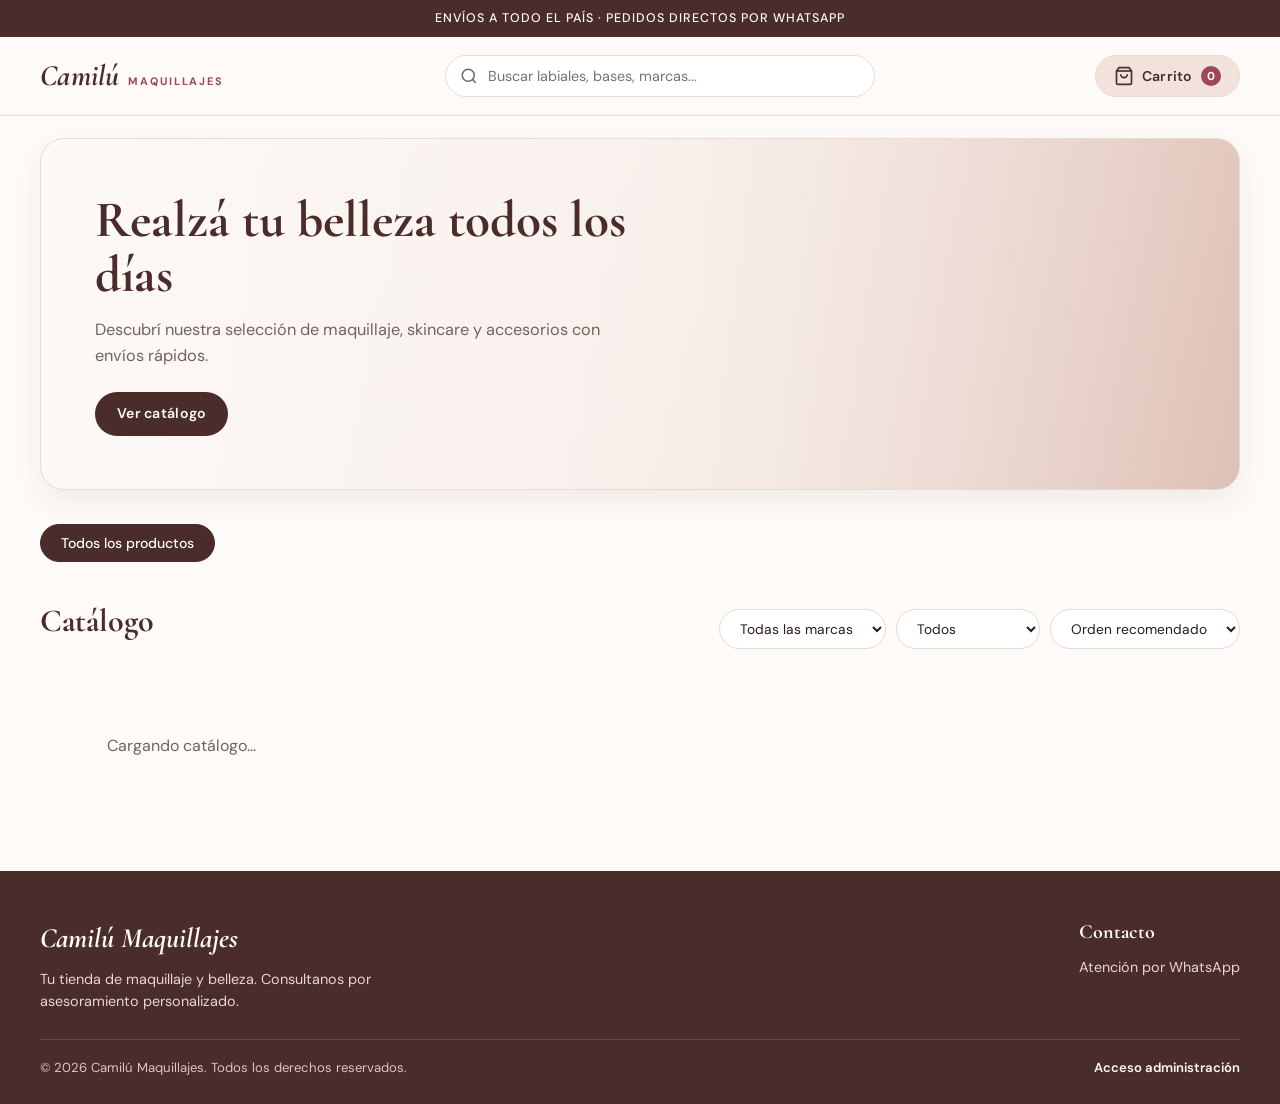
==== index.html @ 35dd3ad7 "Add files via upload" ====
<!DOCTYPE html>
<html lang="es">
<head>
  <meta charset="UTF-8" />
  <meta name="viewport" content="width=device-width, initial-scale=1.0" />
  <title>Camilú Maquillajes · Tienda Online</title>
  <link rel="preconnect" href="https://fonts.googleapis.com">
  <link rel="preconnect" href="https://fonts.gstatic.com" crossorigin>
  <link href="https://fonts.googleapis.com/css2?family=Cormorant+Garamond:ital,wght@0,600;0,700;1,600;1,700&family=DM+Sans:wght@400;500;600;700&display=swap" rel="stylesheet">
  <link rel="stylesheet" href="./css/styles.css" />
</head>
<body>

  <div class="top-bar" id="topBar">Envíos a todo el país · Pedidos directos por WhatsApp</div>

  <header class="header">
    <div class="container header-inner">
      <a href="./index.html" class="brand-logo">
        Camilú <span>Maquillajes</span>
      </a>

      <div class="search-box">
        <svg width="18" height="18" fill="none" stroke="currentColor" stroke-width="2" viewBox="0 0 24 24">
          <circle cx="11" cy="11" r="8"/><path d="m21 21-4.3-4.3"/>
        </svg>
        <input type="search" id="searchInput" placeholder="Buscar labiales, bases, marcas..." />
      </div>

      <div class="header-actions">
        <button class="btn cart-btn" id="openCartBtn" aria-label="Abrir carrito">
          <svg width="20" height="20" fill="none" stroke="currentColor" stroke-width="2" viewBox="0 0 24 24">
            <path d="M6 2 3 6v14a2 2 0 0 0 2 2h14a2 2 0 0 0 2-2V6l-3-4Z"/><path d="M3 6h18"/><path d="M16 10a4 4 0 0 1-8 0"/>
          </svg>
          <span>Carrito</span>
          <span class="cart-badge" id="cartCount">0</span>
        </button>
      </div>
    </div>
  </header>

  <main class="container">
    <section class="hero" id="heroSection">
      <div class="hero-slide active">
        <div class="hero-content">
          <h1>Realzá tu belleza todos los días</h1>
          <p>Descubrí nuestra selección de maquillaje, skincare y accesorios con envíos rápidos.</p>
          <a href="#catalogo" class="btn btn-primary">Ver catálogo</a>
        </div>
      </div>
    </section>

    <section id="catalogo">
      <div class="categories-bar" id="categoriesBar">
        <button class="cat-pill active" data-category="all">Todos los productos</button>
      </div>

      <div class="filters-row">
        <h2 class="section-title" id="catalogHeading">Catálogo</h2>
        <div class="filter-selects">
          <select id="brandFilter">
            <option value="all">Todas las marcas</option>
          </select>
          <select id="tagFilter">
            <option value="all">Todos</option>
            <option value="featured">Destacados</option>
            <option value="new">Novedades</option>
            <option value="bestseller">Más vendidos</option>
            <option value="discount">En oferta</option>
          </select>
          <select id="sortFilter">
            <option value="featured">Orden recomendado</option>
            <option value="price_asc">Menor precio</option>
            <option value="price_desc">Mayor precio</option>
            <option value="newest">Más recientes</option>
          </select>
        </div>
      </div>

      <div class="products-grid" id="productsGrid">
        <div class="empty-state">Cargando catálogo...</div>
      </div>
    </section>
  </main>

  <footer class="footer">
    <div class="container">
      <div class="footer-grid">
        <div>
          <h3 style="font-family: var(--font-display); font-style: italic; font-size: 1.75rem; margin-bottom: 8px;">Camilú Maquillajes</h3>
          <p style="color: #e6d7d1; font-size: 0.9rem; max-width: 340px;" id="footerAbout">
            Tu tienda de maquillaje y belleza. Consultanos por asesoramiento personalizado.
          </p>
        </div>
        <div>
          <h4 style="font-family: var(--font-display); font-size: 1.25rem; margin-bottom: 8px;">Contacto</h4>
          <p style="color: #e6d7d1; font-size: 0.9rem;" id="footerContact">Atención por WhatsApp</p>
        </div>
      </div>
      <div class="footer-bottom">
        <span>© 2026 Camilú Maquillajes. Todos los derechos reservados.</span>
        <a href="./admin.html" style="color: #fdfaf7; font-weight: 600;">Acceso administración</a>
      </div>
    </div>
  </footer>

  <!-- Modal Detalle Producto -->
  <div class="backdrop" id="productModal">
    <div class="modal">
      <button class="modal-close" id="closeProductModal">×</button>
      <div class="modal-product-grid" id="modalProductBody"></div>
    </div>
  </div>

  <!-- Drawer Carrito -->
  <div class="drawer-backdrop" id="cartDrawer">
    <div class="drawer">
      <div class="drawer-header">
        <h3>Tu Pedido</h3>
        <button class="modal-close" style="position:static;" id="closeCartBtn">×</button>
      </div>
      <div class="cart-items" id="cartItemsList"></div>
      <div class="drawer-footer">
        <div class="shipping-bar" id="shippingBar">Agregá productos para calcular tu envío</div>
        <div style="display:flex; justify-content:space-between; font-weight:700; font-size:1.1rem; margin-bottom:14px;">
          <span>Total estimado</span>
          <span id="cartTotal">$0</span>
        </div>
        <button class="btn btn-success" style="width:100%;" id="checkoutWhatsappBtn">
          Enviar pedido por WhatsApp
        </button>
      </div>
    </div>
  </div>

  <script type="module">
    import { supabase, resolveProductImage, resolveSiteImage, formatARS } from './js/supabase-client.js';

    const state = {
      products: [],
      categories: [],
      brands: [],
      banners: [],
      settings: {},
      cart: JSON.parse(localStorage.getItem('camilu_cart') || '[]'),
      filters: {
        category: 'all',
        brand: 'all',
        tag: 'all',
        sort: 'featured',
        search: ''
      }
    };

    async function init() {
      const [prodRes, catRes, brandRes, bannerRes, setRes] = await Promise.all([
        supabase.from('catalog_products').select('*').order('sort_order', { ascending: true }),
        supabase.from('categories').select('*').order('sort_order', { ascending: true }),
        supabase.from('brands').select('*').order('name', { ascending: true }),
        supabase.from('banners').select('*').eq('placement', 'hero').order('sort_order', { ascending: true }),
        supabase.from('site_settings').select('key, value')
      ]);

      state.products = prodRes.data || [];
      state.categories = catRes.data || [];
      state.brands = brandRes.data || [];
      state.banners = bannerRes.data || [];

      (setRes.data || []).forEach(row => {
        state.settings[row.key] = row.value;
      });

      applySettings();
      renderBanners();
      renderFilters();
      renderProducts();
      renderCart();
    }

    function applySettings() {
      if (state.settings.top_bar_text) {
        document.getElementById('topBar').textContent = state.settings.top_bar_text;
      } else if (state.settings.free_shipping_min) {
        document.getElementById('topBar').textContent =
          `Envío gratis en compras superiores a ${formatARS(state.settings.free_shipping_min)}`;
      }
      if (state.settings.footer_about) {
        document.getElementById('footerAbout').textContent = state.settings.footer_about;
      }
      if (state.settings.whatsapp_number) {
        document.getElementById('footerContact').textContent = `WhatsApp: +${state.settings.whatsapp_number}`;
      }
    }

    function renderBanners() {
      if (!state.banners.length) return;
      const hero = document.getElementById('heroSection');
      hero.innerHTML = state.banners.map((b, idx) => {
        const bgUrl = resolveSiteImage(b);
        const bgStyle = bgUrl ? `style="background-image: url('${bgUrl}')"` : '';
        return `
          <div class="hero-slide ${idx === 0 ? 'active' : ''}" ${bgStyle}>
            <div class="hero-content">
              ${b.title ? `<h1>${b.title}</h1>` : ''}
              ${b.subtitle ? `<p>${b.subtitle}</p>` : ''}
              ${b.button_text ? `<a href="#catalogo" class="btn btn-primary">${b.button_text}</a>` : ''}
            </div>
          </div>
        `;
      }).join('') + (state.banners.length > 1 ? `
        <div class="hero-dots">
          ${state.banners.map((_, i) => `<button class="hero-dot ${i === 0 ? 'active' : ''}" data-slide="${i}"></button>`).join('')}
        </div>
      ` : '');

      hero.querySelectorAll('.hero-dot').forEach(dot => {
        dot.addEventListener('click', () => {
          const idx = Number(dot.dataset.slide);
          hero.querySelectorAll('.hero-slide').forEach((s, i) => s.classList.toggle('active', i === idx));
          hero.querySelectorAll('.hero-dot').forEach((d, i) => d.classList.toggle('active', i === idx));
        });
      });
    }

    function renderFilters() {
      const catBar = document.getElementById('categoriesBar');
      catBar.innerHTML = `<button class="cat-pill active" data-category="all">Todos los productos</button>` +
        state.categories.map(c => `<button class="cat-pill" data-category="${c.id}">${c.name}</button>`).join('');

      catBar.querySelectorAll('.cat-pill').forEach(btn => {
        btn.addEventListener('click', () => {
          catBar.querySelectorAll('.cat-pill').forEach(b => b.classList.remove('active'));
          btn.classList.add('active');
          state.filters.category = btn.dataset.category;
          renderProducts();
        });
      });

      const brandSelect = document.getElementById('brandFilter');
      brandSelect.innerHTML = `<option value="all">Todas las marcas</option>` +
        state.brands.map(b => `<option value="${b.id}">${b.name}</option>`).join('');
    }

    function renderProducts() {
      const grid = document.getElementById('productsGrid');
      let list = [...state.products];

      if (state.filters.category !== 'all') {
        list = list.filter(p => String(p.category_id) === state.filters.category);
      }
      if (state.filters.brand !== 'all') {
        list = list.filter(p => String(p.brand_id) === state.filters.brand);
      }
      if (state.filters.tag === 'featured') list = list.filter(p => p.is_featured);
      if (state.filters.tag === 'new') list = list.filter(p => p.is_new);
      if (state.filters.tag === 'bestseller') list = list.filter(p => p.is_bestseller);
      if (state.filters.tag === 'discount') list = list.filter(p => Number(p.discount_percent) > 0);

      if (state.filters.search.trim()) {
        const q = state.filters.search.toLowerCase();
        list = list.filter(p =>
          p.name.toLowerCase().includes(q) ||
          (p.brand_name && p.brand_name.toLowerCase().includes(q)) ||
          (p.category_name && p.category_name.toLowerCase().includes(q))
        );
      }

      if (state.filters.sort === 'price_asc') list.sort((a, b) => a.final_price - b.final_price);
      if (state.filters.sort === 'price_desc') list.sort((a, b) => b.final_price - a.final_price);
      if (state.filters.sort === 'newest') list.sort((a, b) => new Date(b.created_at) - new Date(a.created_at));

      if (!list.length) {
        grid.innerHTML = `<div class="empty-state" style="grid-column: 1/-1;">No encontramos productos con esos filtros.</div>`;
        return;
      }

      grid.innerHTML = list.map(p => {
        const img = resolveProductImage(p);
        const hasDisc = Number(p.discount_percent) > 0;
        return `
          <article class="product-card">
            <div class="product-badges">
              ${!p.in_stock ? `<span class="badge badge-out">Sin stock</span>` : ''}
              ${hasDisc ? `<span class="badge badge-discount">-${Math.round(p.discount_percent)}% OFF</span>` : ''}
              ${p.is_new ? `<span class="badge badge-new">Nuevo</span>` : ''}
            </div>
            <div class="product-img-wrap" data-open="${p.id}">
              <img src="${img}" alt="${p.name}" loading="lazy" />
            </div>
            <div class="product-body">
              <div class="product-brand">${p.brand_name || 'Camilú'}</div>
              <h3 class="product-name" data-open="${p.id}">${p.name}</h3>
              <div class="product-prices">
                <span class="price-final">${p.has_price_range ? 'Desde ' : ''}${formatARS(p.final_price)}</span>
                ${p.old_price ? `<span class="price-old">${formatARS(p.old_price)}</span>` : ''}
              </div>
              <button class="btn btn-primary btn-sm" style="width:100%;" data-open="${p.id}" ${!p.in_stock ? 'disabled' : ''}>
                ${p.has_variants ? 'Elegir tono / opción' : (p.in_stock ? 'Agregar al carrito' : 'Agotado')}
              </button>
            </div>
          </article>
        `;
      }).join('');

      grid.querySelectorAll('[data-open]').forEach(el => {
        el.addEventListener('click', () => openProductDetail(Number(el.dataset.open)));
      });
    }

    async function openProductDetail(productId) {
      const p = state.products.find(x => x.id === productId);
      if (!p) return;

      const { data: variants } = await supabase
        .from('product_variants')
        .select('*, product_images(storage_path, thumb_path, external_url)')
        .eq('product_id', productId)
        .order('sort_order', { ascending: true });

      const activeVariants = variants || [];
      let selectedVariant = activeVariants.find(v => v.stock > 0) || activeVariants[0] || null;

      const modal = document.getElementById('productModal');
      const body = document.getElementById('modalProductBody');

      function renderModalContent() {
        const basePrice = selectedVariant && selectedVariant.price_override !== null
          ? Number(selectedVariant.price_override)
          : Number(p.price);
        const disc = Number(p.discount_percent || 0);
        const finalPrice = Math.round(basePrice * (1 - disc / 100) * 100) / 100;

        const imgObj = selectedVariant && selectedVariant.product_images ? selectedVariant.product_images : p;
        const imgUrl = resolveProductImage(imgObj);

        const canBuy = !p.track_stock || (selectedVariant ? selectedVariant.stock > 0 : p.stock > 0);

        body.innerHTML = `
          <div>
            <img src="${imgUrl}" alt="${p.name}" />
          </div>
          <div>
            <div class="product-brand">${p.brand_name || 'Camilú Maquillajes'}</div>
            <h2 style="font-family: var(--font-display); font-size:1.85rem; margin-bottom:8px; color:var(--primary-dark);">${p.name}</h2>
            <div class="product-prices">
              <span class="price-final" style="font-size:1.45rem;">${formatARS(finalPrice)}</span>
              ${disc > 0 ? `<span class="price-old">${formatARS(basePrice)}</span>` : ''}
            </div>
            <p style="color:var(--text-muted); font-size:0.92rem; margin-bottom:16px;">${p.description || ''}</p>

            ${activeVariants.length ? `
              <div style="font-weight:700; font-size:0.86rem;">Seleccioná una opción:</div>
              <div class="variants-list">
                ${activeVariants.map(v => `
                  <button class="variant-chip ${selectedVariant && selectedVariant.id === v.id ? 'selected' : ''}"
                    data-vid="${v.id}" ${p.track_stock && v.stock <= 0 ? 'disabled' : ''}>
                    ${v.color_hex ? `<span class="swatch-dot" style="background:${v.color_hex}"></span>` : ''}
                    <span>${v.name}</span>
                  </button>
                `).join('')}
              </div>
            ` : ''}

            <button class="btn btn-primary" style="width:100%; margin-top:10px;" id="modalAddBtn" ${!canBuy ? 'disabled' : ''}>
              ${canBuy ? 'Agregar al carrito' : 'Sin stock disponible'}
            </button>
          </div>
        `;

        body.querySelectorAll('.variant-chip').forEach(chip => {
          chip.addEventListener('click', () => {
            selectedVariant = activeVariants.find(v => v.id === Number(chip.dataset.vid));
            renderModalContent();
          });
        });

        document.getElementById('modalAddBtn')?.addEventListener('click', () => {
          addToCart(p, selectedVariant, finalPrice, imgUrl);
          modal.classList.remove('open');
        });
      }

      renderModalContent();
      modal.classList.add('open');
    }

    function addToCart(product, variant, unitPrice, imgUrl) {
      const key = `${product.id}-${variant ? variant.id : 'base'}`;
      const existing = state.cart.find(i => i.key === key);
      if (existing) {
        existing.qty += 1;
      } else {
        state.cart.push({
          key,
          product_id: product.id,
          variant_id: variant ? variant.id : null,
          name: product.name,
          variant_name: variant ? variant.name : null,
          price: unitPrice,
          image: imgUrl,
          qty: 1
        });
      }
      saveCart();
      document.getElementById('cartDrawer').classList.add('open');
    }

    function saveCart() {
      localStorage.setItem('camilu_cart', JSON.stringify(state.cart));
      renderCart();
    }

    function renderCart() {
      const list = document.getElementById('cartItemsList');
      const countEl = document.getElementById('cartCount');
      const totalEl = document.getElementById('cartTotal');
      const shipBar = document.getElementById('shippingBar');

      const totalQty = state.cart.reduce((acc, i) => acc + i.qty, 0);
      const totalAmount = state.cart.reduce((acc, i) => acc + i.price * i.qty, 0);

      countEl.textContent = totalQty;
      totalEl.textContent = formatARS(totalAmount);

      const freeMin = Number(state.settings.free_shipping_min || 0);
      if (freeMin > 0) {
        if (totalAmount >= freeMin) {
          shipBar.textContent = '¡Tenés ENVÍO GRATIS en este pedido!';
        } else {
          shipBar.textContent = `Sumá ${formatARS(freeMin - totalAmount)} más para conseguir envío gratis`;
        }
      }

      if (!state.cart.length) {
        list.innerHTML = `<div class="empty-state">Tu carrito está vacío.</div>`;
        return;
      }

      list.innerHTML = state.cart.map((item, idx) => `
        <div class="cart-item">
          <img src="${item.image}" alt="${item.name}" />
          <div class="cart-item-info">
            <div class="cart-item-title">${item.name}</div>
            ${item.variant_name ? `<div class="cart-item-sub">Opción: ${item.variant_name}</div>` : ''}
            <div style="font-weight:700; color:var(--primary-dark); font-size:0.9rem;">${formatARS(item.price * item.qty)}</div>
            <div class="qty-controls">
              <button class="qty-btn" data-act="dec" data-idx="${idx}">-</button>
              <span>${item.qty}</span>
              <button class="qty-btn" data-act="inc" data-idx="${idx}">+</button>
              <button class="qty-btn" data-act="del" data-idx="${idx}" style="margin-left:8px; color:var(--danger);">×</button>
            </div>
          </div>
        </div>
      `).join('');

      list.querySelectorAll('.qty-btn').forEach(btn => {
        btn.addEventListener('click', () => {
          const i = Number(btn.dataset.idx);
          const act = btn.dataset.act;
          if (act === 'inc') state.cart[i].qty += 1;
          if (act === 'dec') {
            state.cart[i].qty -= 1;
            if (state.cart[i].qty <= 0) state.cart.splice(i, 1);
          }
          if (act === 'del') state.cart.splice(i, 1);
          saveCart();
        });
      });
    }

    document.getElementById('searchInput').addEventListener('input', e => {
      state.filters.search = e.target.value;
      renderProducts();
    });
    document.getElementById('brandFilter').addEventListener('change', e => {
      state.filters.brand = e.target.value;
      renderProducts();
    });
    document.getElementById('tagFilter').addEventListener('change', e => {
      state.filters.tag = e.target.value;
      renderProducts();
    });
    document.getElementById('sortFilter').addEventListener('change', e => {
      state.filters.sort = e.target.value;
      renderProducts();
    });

    document.getElementById('closeProductModal').addEventListener('click', () => {
      document.getElementById('productModal').classList.remove('open');
    });
    document.getElementById('openCartBtn').addEventListener('click', () => {
      document.getElementById('cartDrawer').classList.add('open');
    });
    document.getElementById('closeCartBtn').addEventListener('click', () => {
      document.getElementById('cartDrawer').classList.remove('open');
    });

    document.getElementById('checkoutWhatsappBtn').addEventListener('click', () => {
      if (!state.cart.length) return alert('Agregá al menos un producto al carrito.');
      const phone = String(state.settings.whatsapp_number || '').replace(/\D/g, '');
      if (!phone) return alert('El número de WhatsApp aún no está configurado en el panel.');

      const lines = ['Hola Camilú Maquillajes! Quiero realizar el siguiente pedido:', ''];
      state.cart.forEach(item => {
        const varTxt = item.variant_name ? ` (${item.variant_name})` : '';
        lines.push(`• ${item.qty}x ${item.name}${varTxt} - ${formatARS(item.price * item.qty)}`);
      });
      const total = state.cart.reduce((acc, i) => acc + i.price * i.qty, 0);
      lines.push('', `*Total: ${formatARS(total)}*`);

      const url = `https://wa.me/${phone}?text=${encodeURIComponent(lines.join('
'))}`;
      window.open(url, '_blank');
    });

    init();
  </script>
</body>
</html>
---- css/styles.css ----
:root {
  --bg: #fdfaf7;
  --surface: #ffffff;
  --surface-soft: #f6efe9;
  --primary: #9e475a;
  --primary-dark: #4a2c2a;
  --primary-light: #f3e2dc;
  --accent: #c88a74;
  --text: #2a1d1c;
  --text-muted: #75625e;
  --border: #e7dbd3;
  --success: #247a58;
  --danger: #c9382b;
  --radius: 16px;
  --shadow: 0 12px 30px rgba(74, 44, 42, 0.07);
  --font-main: 'DM Sans', system-ui, -apple-system, sans-serif;
  --font-display: 'Cormorant Garamond', Georgia, serif;
}

* { box-sizing: border-box; margin: 0; padding: 0; }

body {
  font-family: var(--font-main);
  background: var(--bg);
  color: var(--text);
  line-height: 1.55;
  overflow-x: hidden;
  -webkit-font-smoothing: antialiased;
}

a { color: inherit; text-decoration: none; }
button, input, select, textarea { font-family: inherit; }

.container {
  width: 100%;
  max-width: 1240px;
  margin: 0 auto;
  padding: 0 20px;
}

.top-bar {
  background: var(--primary-dark);
  color: #fdfaf7;
  text-align: center;
  font-size: 0.78rem;
  font-weight: 500;
  padding: 9px 14px;
  letter-spacing: 0.08em;
  text-transform: uppercase;
}

.header {
  position: sticky;
  top: 0;
  z-index: 40;
  background: rgba(253, 250, 247, 0.92);
  backdrop-filter: blur(12px);
  border-bottom: 1px solid var(--border);
}

.header-inner {
  display: flex;
  align-items: center;
  justify-content: space-between;
  gap: 18px;
  height: 78px;
}

.brand-logo {
  font-family: var(--font-display);
  font-size: 1.85rem;
  font-weight: 700;
  font-style: italic;
  color: var(--primary-dark);
  letter-spacing: 0.01em;
  display: flex;
  align-items: baseline;
  gap: 8px;
}

.brand-logo span {
  font-family: var(--font-main);
  font-style: normal;
  font-size: 0.68rem;
  text-transform: uppercase;
  letter-spacing: 0.18em;
  color: var(--primary);
  font-weight: 700;
}

.search-box {
  flex: 1;
  max-width: 430px;
  position: relative;
}

.search-box input {
  width: 100%;
  padding: 11px 18px 11px 42px;
  border-radius: 999px;
  border: 1px solid var(--border);
  background: var(--surface);
  font-size: 0.9rem;
  color: var(--text);
  outline: none;
  transition: border-color 0.2s, box-shadow 0.2s;
}

.search-box input:focus {
  border-color: var(--primary);
  box-shadow: 0 0 0 3px rgba(158, 71, 90, 0.1);
}

.search-box svg {
  position: absolute;
  left: 15px;
  top: 50%;
  transform: translateY(-50%);
  color: var(--text-muted);
}

.header-actions {
  display: flex;
  align-items: center;
  gap: 10px;
}

.btn {
  display: inline-flex;
  align-items: center;
  justify-content: center;
  gap: 8px;
  border: none;
  border-radius: 999px;
  padding: 11px 22px;
  font-weight: 600;
  font-size: 0.88rem;
  letter-spacing: 0.02em;
  cursor: pointer;
  transition: all 0.2s ease;
}

.btn-primary {
  background: var(--primary-dark);
  color: #fdfaf7;
}
.btn-primary:hover {
  background: var(--primary);
}

.btn-outline {
  background: transparent;
  border: 1px solid var(--border);
  color: var(--text);
}
.btn-outline:hover {
  border-color: var(--primary);
  color: var(--primary);
}

.btn-sm { padding: 7px 14px; font-size: 0.8rem; }
.btn-danger { background: var(--danger); color: #fff; }
.btn-success { background: var(--success); color: #fff; }

.cart-btn {
  position: relative;
  background: var(--primary-light);
  color: var(--primary-dark);
  padding: 10px 18px;
  border: 1px solid var(--border);
}

.cart-badge {
  background: var(--primary);
  color: #fff;
  font-size: 0.72rem;
  font-weight: 700;
  min-width: 20px;
  height: 20px;
  border-radius: 999px;
  display: inline-flex;
  align-items: center;
  justify-content: center;
  padding: 0 6px;
}

/* Hero Carousel */
.hero {
  position: relative;
  margin: 22px auto 34px;
  border-radius: 24px;
  overflow: hidden;
  background: linear-gradient(125deg, #f3e2dc 0%, #e7cfc5 55%, #d9b8ad 100%);
  min-height: 350px;
  box-shadow: var(--shadow);
  border: 1px solid var(--border);
}

.hero-slide {
  display: none;
  position: relative;
  min-height: 350px;
  align-items: center;
  padding: 48px 54px;
  background-size: cover;
  background-position: center;
}

.hero-slide.active { display: flex; }

.hero-slide::before {
  content: '';
  position: absolute;
  inset: 0;
  background: linear-gradient(90deg, rgba(253,250,247,0.95) 0%, rgba(253,250,247,0.72) 55%, rgba(253,250,247,0.12) 100%);
}

.hero-content {
  position: relative;
  z-index: 2;
  max-width: 540px;
}

.hero-content h1 {
  font-family: var(--font-display);
  font-size: clamp(2.2rem, 4.2vw, 3.2rem);
  font-weight: 700;
  line-height: 1.08;
  color: var(--primary-dark);
  margin-bottom: 14px;
}

.hero-content p {
  color: var(--text-muted);
  font-size: 1.02rem;
  margin-bottom: 24px;
}

.hero-dots {
  position: absolute;
  bottom: 18px;
  left: 50%;
  transform: translateX(-50%);
  display: flex;
  gap: 8px;
  z-index: 3;
}

.hero-dot {
  width: 9px;
  height: 9px;
  border-radius: 50%;
  border: none;
  background: rgba(74, 44, 42, 0.25);
  cursor: pointer;
  transition: all 0.2s;
}
.hero-dot.active {
  background: var(--primary-dark);
  width: 24px;
  border-radius: 99px;
}

/* Categories & Filters */
.section-title {
  font-family: var(--font-display);
  font-size: 2rem;
  font-weight: 700;
  color: var(--primary-dark);
  margin-bottom: 16px;
}

.categories-bar {
  display: flex;
  gap: 10px;
  overflow-x: auto;
  padding-bottom: 10px;
  margin-bottom: 24px;
  scrollbar-width: none;
}
.categories-bar::-webkit-scrollbar { display: none; }

.cat-pill {
  white-space: nowrap;
  padding: 9px 20px;
  border-radius: 999px;
  border: 1px solid var(--border);
  background: var(--surface);
  color: var(--text);
  font-weight: 500;
  font-size: 0.88rem;
  cursor: pointer;
  transition: all 0.2s;
}
.cat-pill:hover, .cat-pill.active {
  background: var(--primary-dark);
  border-color: var(--primary-dark);
  color: #fdfaf7;
}

.filters-row {
  display: flex;
  flex-wrap: wrap;
  justify-content: space-between;
  align-items: center;
  gap: 14px;
  margin-bottom: 24px;
}

.filter-selects {
  display: flex;
  flex-wrap: wrap;
  gap: 10px;
}

.filter-selects select {
  padding: 9px 16px;
  border-radius: 999px;
  border: 1px solid var(--border);
  background: var(--surface);
  font-size: 0.86rem;
  color: var(--text);
  cursor: pointer;
}

/* Products Grid */
.products-grid {
  display: grid;
  grid-template-columns: repeat(auto-fill, minmax(240px, 1fr));
  gap: 22px;
  margin-bottom: 64px;
}

.product-card {
  background: var(--surface);
  border: 1px solid var(--border);
  border-radius: var(--radius);
  overflow: hidden;
  display: flex;
  flex-direction: column;
  transition: transform 0.25s ease, box-shadow 0.25s ease;
  position: relative;
}

.product-card:hover {
  transform: translateY(-4px);
  box-shadow: var(--shadow);
}

.product-badges {
  position: absolute;
  top: 12px;
  left: 12px;
  display: flex;
  flex-direction: column;
  gap: 6px;
  z-index: 2;
}

.badge {
  font-size: 0.68rem;
  font-weight: 700;
  padding: 4px 10px;
  border-radius: 999px;
  text-transform: uppercase;
  letter-spacing: 0.06em;
}
.badge-discount { background: var(--primary); color: #fff; }
.badge-new { background: var(--primary-dark); color: #fdfaf7; }
.badge-out { background: #e8e2de; color: #5c504d; }

.product-img-wrap {
  aspect-ratio: 1 / 1;
  background: var(--surface-soft);
  overflow: hidden;
  cursor: pointer;
}

.product-img-wrap img {
  width: 100%;
  height: 100%;
  object-fit: cover;
  transition: transform 0.35s ease;
}
.product-card:hover .product-img-wrap img { transform: scale(1.04); }

.product-body {
  padding: 16px;
  display: flex;
  flex-direction: column;
  flex: 1;
}

.product-brand {
  font-size: 0.7rem;
  text-transform: uppercase;
  letter-spacing: 0.12em;
  color: var(--primary);
  font-weight: 700;
  margin-bottom: 4px;
}

.product-name {
  font-family: var(--font-display);
  font-size: 1.24rem;
  font-weight: 700;
  line-height: 1.2;
  color: var(--primary-dark);
  margin-bottom: 10px;
  cursor: pointer;
  display: -webkit-box;
  -webkit-line-clamp: 2;
  -webkit-box-orient: vertical;
  overflow: hidden;
}

.product-prices {
  margin-top: auto;
  display: flex;
  align-items: baseline;
  gap: 8px;
  margin-bottom: 14px;
}

.price-final {
  font-size: 1.15rem;
  font-weight: 700;
  color: var(--text);
}

.price-old {
  font-size: 0.84rem;
  color: var(--text-muted);
  text-decoration: line-through;
}

/* Modal & Drawer */
.backdrop {
  position: fixed;
  inset: 0;
  background: rgba(42, 29, 28, 0.52);
  backdrop-filter: blur(4px);
  z-index: 60;
  display: none;
  align-items: center;
  justify-content: center;
  padding: 16px;
}
.backdrop.open { display: flex; }

.modal {
  background: var(--surface);
  border: 1px solid var(--border);
  border-radius: 22px;
  width: 100%;
  max-width: 780px;
  max-height: 90vh;
  overflow-y: auto;
  padding: 26px;
  position: relative;
  box-shadow: 0 24px 60px rgba(42, 29, 28, 0.22);
}

.modal-close {
  position: absolute;
  top: 16px;
  right: 16px;
  background: var(--surface-soft);
  border: 1px solid var(--border);
  color: var(--primary-dark);
  width: 36px;
  height: 36px;
  border-radius: 50%;
  font-size: 1.2rem;
  cursor: pointer;
}

.modal-product-grid {
  display: grid;
  grid-template-columns: 1fr 1fr;
  gap: 26px;
}

.modal-product-grid img {
  width: 100%;
  aspect-ratio: 1/1;
  object-fit: cover;
  border-radius: 16px;
  background: var(--surface-soft);
}

.variants-list {
  display: flex;
  flex-wrap: wrap;
  gap: 8px;
  margin: 12px 0 18px;
}

.variant-chip {
  display: inline-flex;
  align-items: center;
  gap: 8px;
  padding: 7px 14px;
  border-radius: 999px;
  border: 1.5px solid var(--border);
  background: var(--surface);
  font-size: 0.85rem;
  cursor: pointer;
  transition: all 0.15s;
}
.variant-chip.selected {
  border-color: var(--primary-dark);
  background: var(--primary-light);
  color: var(--primary-dark);
  font-weight: 700;
}
.variant-chip:disabled {
  opacity: 0.45;
  cursor: not-allowed;
  text-decoration: line-through;
}

.swatch-dot {
  width: 14px;
  height: 14px;
  border-radius: 50%;
  border: 1px solid rgba(0,0,0,0.2);
  display: inline-block;
}

/* Cart Drawer */
.drawer-backdrop {
  position: fixed;
  inset: 0;
  background: rgba(42, 29, 28, 0.48);
  backdrop-filter: blur(3px);
  z-index: 70;
  display: none;
  justify-content: flex-end;
}
.drawer-backdrop.open { display: flex; }

.drawer {
  width: 100%;
  max-width: 410px;
  background: var(--surface);
  height: 100%;
  display: flex;
  flex-direction: column;
  padding: 22px;
  border-left: 1px solid var(--border);
}

.drawer-header {
  display: flex;
  justify-content: space-between;
  align-items: center;
  padding-bottom: 14px;
  border-bottom: 1px solid var(--border);
}

.drawer-header h3 {
  font-family: var(--font-display);
  font-size: 1.5rem;
  color: var(--primary-dark);
}

.cart-items {
  flex: 1;
  overflow-y: auto;
  padding: 14px 0;
  display: flex;
  flex-direction: column;
  gap: 14px;
}

.cart-item {
  display: flex;
  gap: 12px;
  align-items: center;
  padding-bottom: 12px;
  border-bottom: 1px solid var(--surface-soft);
}

.cart-item img {
  width: 62px;
  height: 62px;
  border-radius: 12px;
  object-fit: cover;
}

.cart-item-info { flex: 1; }
.cart-item-title { font-weight: 600; font-size: 0.92rem; color: var(--primary-dark); }
.cart-item-sub { font-size: 0.78rem; color: var(--text-muted); }

.qty-controls {
  display: inline-flex;
  align-items: center;
  gap: 8px;
  margin-top: 6px;
}
.qty-btn {
  width: 24px;
  height: 24px;
  border-radius: 6px;
  border: 1px solid var(--border);
  background: var(--surface);
  cursor: pointer;
}

.drawer-footer {
  border-top: 1px solid var(--border);
  padding-top: 14px;
}

.shipping-bar {
  background: var(--surface-soft);
  border: 1px solid var(--border);
  padding: 10px 12px;
  border-radius: 12px;
  font-size: 0.82rem;
  color: var(--primary-dark);
  margin-bottom: 12px;
  text-align: center;
  font-weight: 600;
}

/* Footer */
.footer {
  background: var(--primary-dark);
  color: #fdfaf7;
  padding: 46px 0 26px;
  margin-top: 40px;
}

.footer-grid {
  display: flex;
  flex-wrap: wrap;
  justify-content: space-between;
  gap: 28px;
  margin-bottom: 26px;
}

.footer-bottom {
  border-top: 1px solid rgba(253, 250, 247, 0.14);
  padding-top: 18px;
  font-size: 0.82rem;
  color: #d9c7c0;
  display: flex;
  justify-content: space-between;
  flex-wrap: wrap;
  gap: 10px;
}

/* Admin Panel Styles */
.admin-login-wrap {
  min-height: 100vh;
  display: flex;
  align-items: center;
  justify-content: center;
  padding: 20px;
  background: linear-gradient(135deg, #f3e2dc 0%, #fdfaf7 100%);
}

.admin-card {
  background: var(--surface);
  border: 1px solid var(--border);
  border-radius: 22px;
  padding: 34px;
  width: 100%;
  max-width: 420px;
  box-shadow: var(--shadow);
}

.form-group { margin-bottom: 14px; }

.form-group label {
  display: block;
  font-size: 0.84rem;
  font-weight: 600;
  margin-bottom: 5px;
  color: var(--text);
}

.form-group input, .form-group select, .form-group textarea {
  width: 100%;
  padding: 10px 12px;
  border: 1px solid var(--border);
  border-radius: 10px;
  background: var(--surface);
  font-size: 0.92rem;
  color: var(--text);
}

.admin-tabs {
  display: flex;
  gap: 8px;
  flex-wrap: wrap;
  margin: 22px 0;
  border-bottom: 1px solid var(--border);
  padding-bottom: 12px;
}

.admin-tab {
  padding: 9px 16px;
  border-radius: 999px;
  border: 1px solid var(--border);
  background: var(--surface);
  color: var(--text);
  font-weight: 600;
  font-size: 0.86rem;
  cursor: pointer;
}
.admin-tab.active {
  background: var(--primary-dark);
  color: #fdfaf7;
  border-color: var(--primary-dark);
}

.admin-panel-box {
  background: var(--surface);
  border: 1px solid var(--border);
  border-radius: 18px;
  padding: 22px;
  margin-bottom: 24px;
}

.admin-table {
  width: 100%;
  border-collapse: collapse;
  font-size: 0.88rem;
}
.admin-table th, .admin-table td {
  padding: 11px 12px;
  border-bottom: 1px solid var(--surface-soft);
  text-align: left;
  vertical-align: middle;
}
.admin-table th {
  color: var(--text-muted);
  font-weight: 700;
  background: var(--surface-soft);
}

.grid-2 { display: grid; grid-template-columns: 1fr 1fr; gap: 14px; }
.grid-3 { display: grid; grid-template-columns: repeat(3, 1fr); gap: 14px; }
.grid-4 { display: grid; grid-template-columns: repeat(4, 1fr); gap: 12px; }

.photo-thumb-card {
  border: 1px solid var(--border);
  border-radius: 12px;
  padding: 8px;
  text-align: center;
  background: var(--surface-soft);
}
.photo-thumb-card img {
  width: 100%;
  aspect-ratio: 1/1;
  object-fit: cover;
  border-radius: 8px;
  margin-bottom: 6px;
}

.empty-state {
  text-align: center;
  padding: 48px 20px;
  color: var(--text-muted);
}

@media (max-width: 768px) {
  .header-inner { flex-wrap: wrap; height: auto; padding: 12px 0; }
  .search-box { order: 3; max-width: 100%; width: 100%; }
  .hero-slide { padding: 30px 24px; min-height: 270px; }
  .modal-product-grid, .grid-2, .grid-3, .grid-4 { grid-template-columns: 1fr; }
}
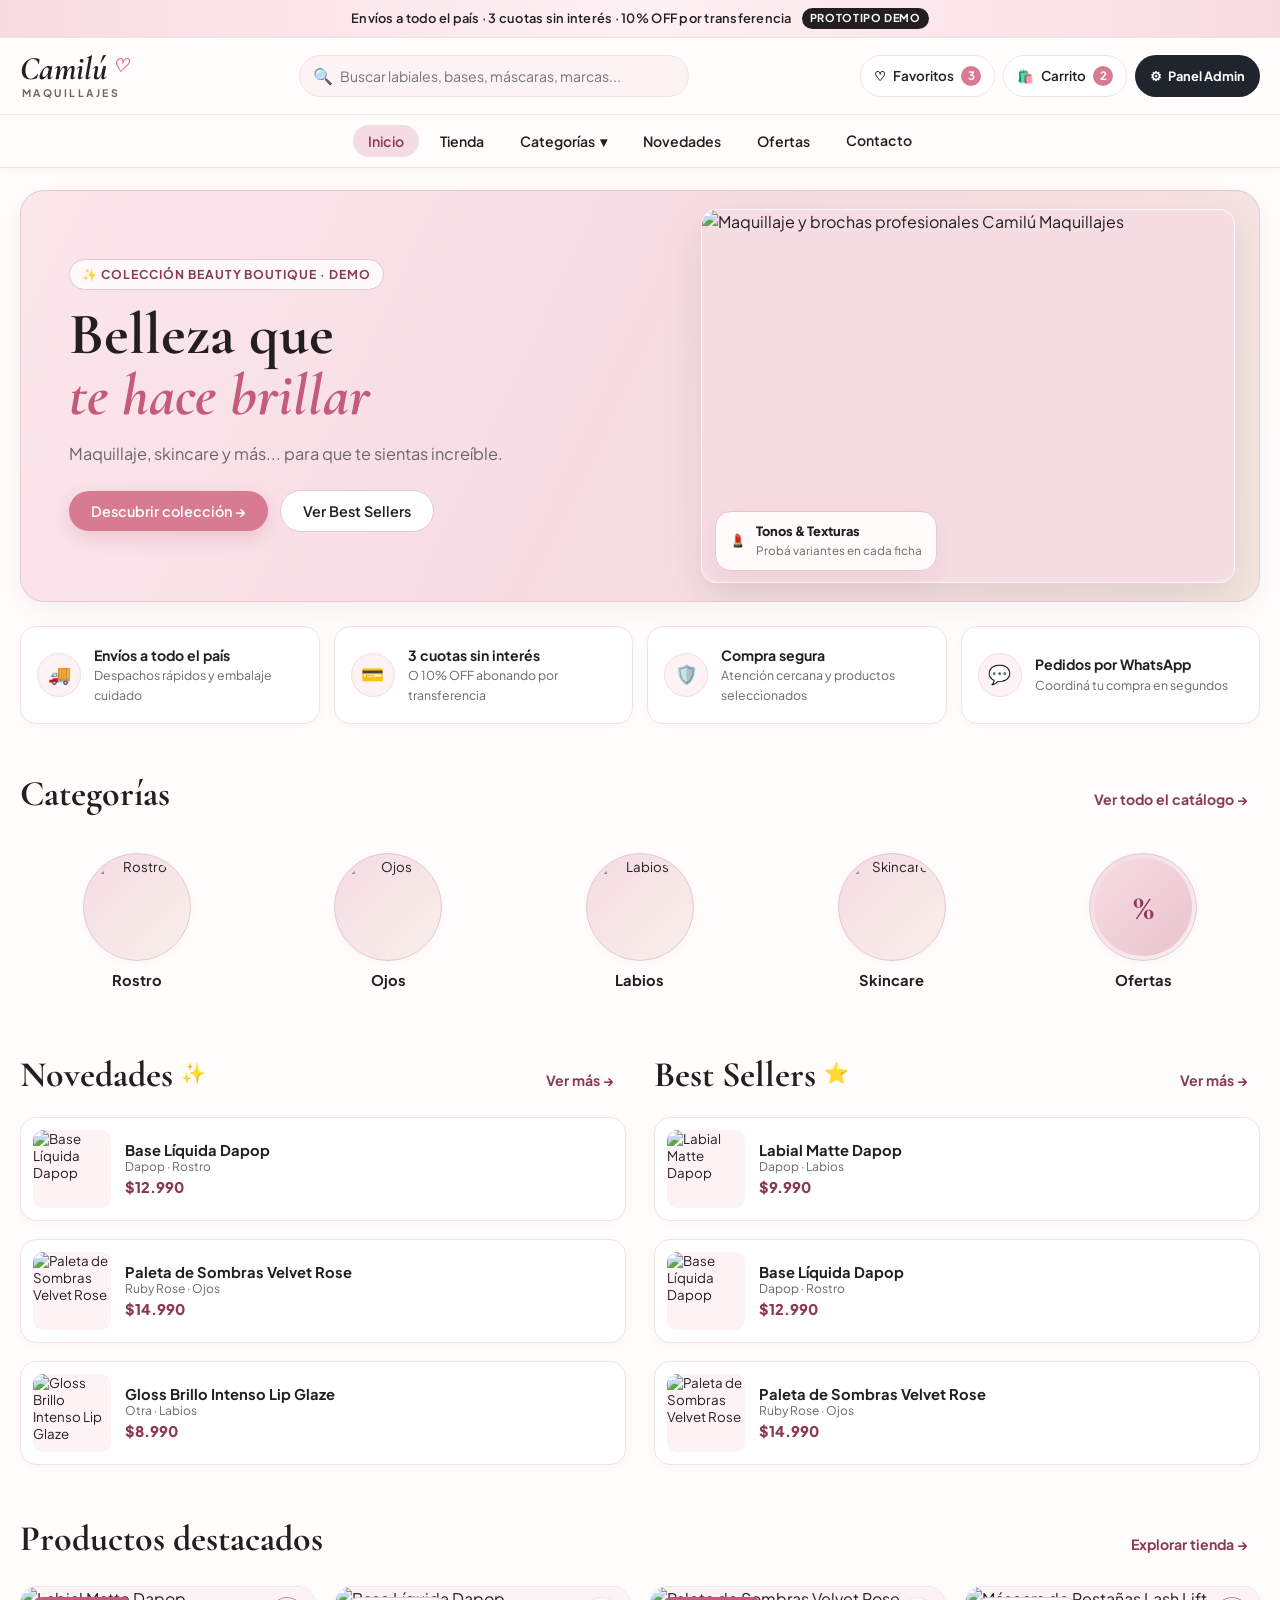
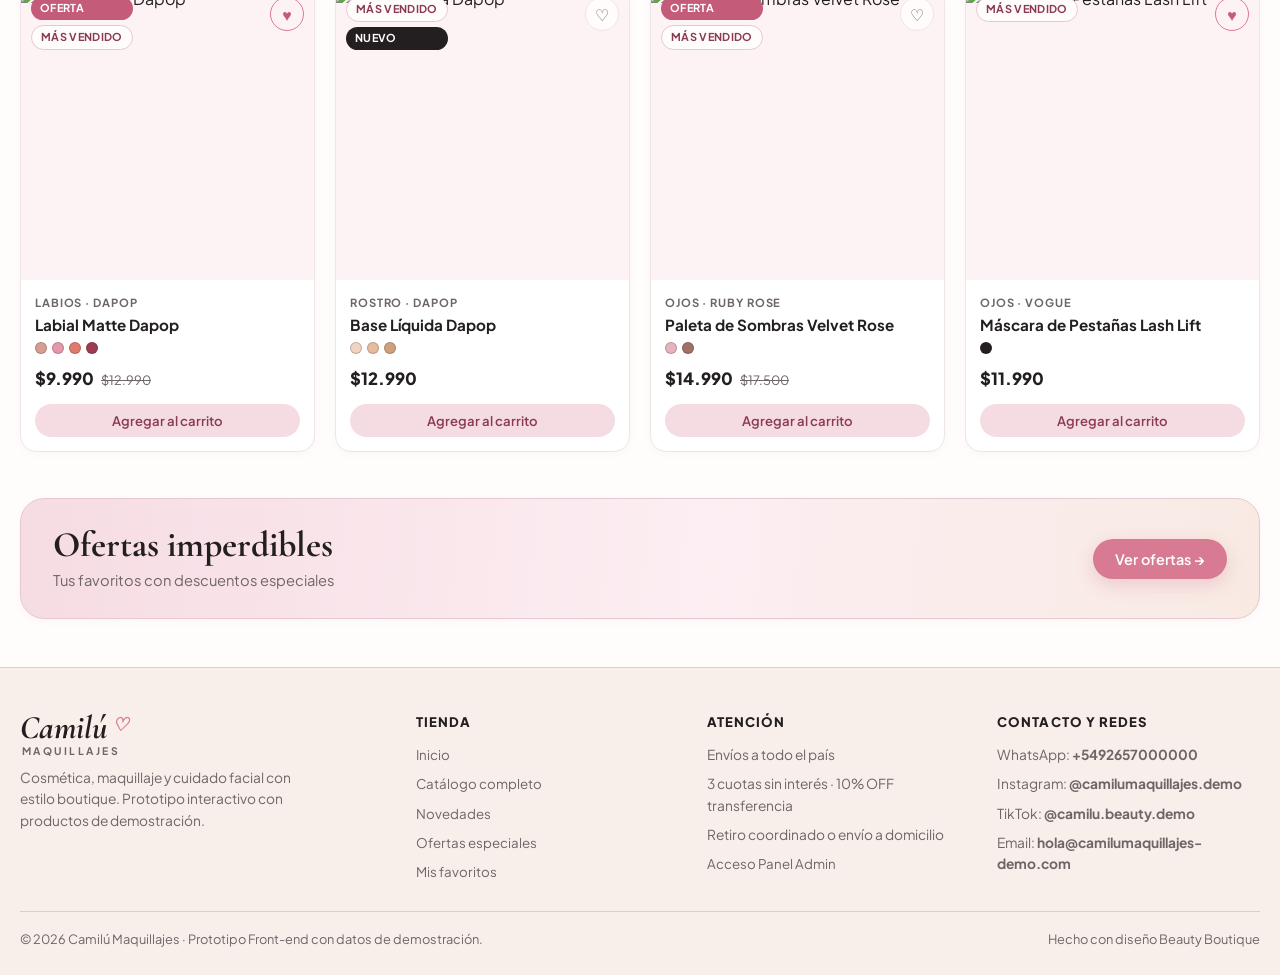
==== commit 9d0c3ee6: "Update index.html" ====
--- a/index.html
+++ b/index.html
@@ -3,516 +3,4470 @@
 <head>
   <meta charset="UTF-8" />
   <meta name="viewport" content="width=device-width, initial-scale=1.0" />
-  <title>Camilú Maquillajes · Tienda Online</title>
-  <link rel="preconnect" href="https://fonts.googleapis.com">
-  <link rel="preconnect" href="https://fonts.gstatic.com" crossorigin>
-  <link href="https://fonts.googleapis.com/css2?family=Cormorant+Garamond:ital,wght@0,600;0,700;1,600;1,700&family=DM+Sans:wght@400;500;600;700&display=swap" rel="stylesheet">
-  <link rel="stylesheet" href="./css/styles.css" />
+  <title>Camilú Maquillajes · E-commerce de Belleza (Prototipo Demo)</title>
+  <link rel="preconnect" href="https://fonts.googleapis.com" />
+  <link rel="preconnect" href="https://fonts.gstatic.com" crossorigin />
+  <link href="https://fonts.googleapis.com/css2?family=Cormorant+Garamond:ital,wght@0,600;0,700;1,600;1,700&family=Plus+Jakarta+Sans:wght@400;500;600;700;800&display=swap" rel="stylesheet" />
+  <style>
+    :root {
+      /* Paleta Beauty Boutique: Rosa pastel, rosa empolvado, nude, beige y blanco cálido */
+      --bg-warm: #FFFDFC;
+      --bg-blush: #FDF3F5;
+      --bg-nude: #F8EFEA;
+      --surface: #FFFFFF;
+      --dusty-rose: #F5DCE2;
+      --accent-rose: #E9C4CE;
+      --rose-primary: #D97A93;
+      --rose-deep: #C45B78;
+      --rose-dark: #8B3A52;
+      --ink: #231F20;
+      --ink-muted: #6E6567;
+      --border-soft: #EFE4E7;
+      --border-rose: #E5C8D0;
+      --success: #1E7E5A;
+      --warning: #B76E14;
+      --danger: #C63B48;
+
+      /* Panel Admin Sidebar */
+      --admin-sidebar: #1F242D;
+      --admin-sidebar-hover: #2B3240;
+      --admin-sidebar-active: #D97A93;
+
+      /* Tipografía */
+      --font-display: 'Cormorant Garamond', Georgia, serif;
+      --font-sans: 'Plus Jakarta Sans', -apple-system, BlinkMacSystemFont, sans-serif;
+
+      /* Radios y Sombras */
+      --r-sm: 10px;
+      --r-md: 16px;
+      --r-lg: 24px;
+      --r-pill: 999px;
+      --shadow-xs: 0 2px 8px rgba(139, 58, 82, 0.04);
+      --shadow-sm: 0 8px 24px rgba(139, 58, 82, 0.07);
+      --shadow-md: 0 16px 40px rgba(35, 31, 32, 0.10);
+    }
+
+    *, *::before, *::after {
+      box-sizing: border-box;
+      margin: 0;
+      padding: 0;
+    }
+
+    html {
+      scroll-behavior: smooth;
+    }
+
+    body {
+      font-family: var(--font-sans);
+      background-color: var(--bg-warm);
+      color: var(--ink);
+      line-height: 1.55;
+      overflow-x: hidden;
+      -webkit-font-smoothing: antialiased;
+    }
+
+    a {
+      color: inherit;
+      text-decoration: none;
+    }
+
+    button, input, select, textarea {
+      font-family: inherit;
+      color: inherit;
+    }
+
+    button {
+      cursor: pointer;
+      border: none;
+      background: transparent;
+    }
+
+    img {
+      display: block;
+      max-width: 100%;
+    }
+
+    .container {
+      width: 100%;
+      max-width: 1280px;
+      margin: 0 auto;
+      padding: 0 20px;
+    }
+
+    .sr-only {
+      position: absolute;
+      width: 1px;
+      height: 1px;
+      overflow: hidden;
+      clip: rect(0 0 0 0);
+      white-space: nowrap;
+    }
+
+    /* ================= 1. TOP PROMO BAR ================= */
+    .top-bar {
+      background: linear-gradient(90deg, #F8DCE3 0%, #FDF0F3 50%, #F8DCE3 100%);
+      border-bottom: 1px solid var(--border-soft);
+      color: var(--ink);
+      font-size: 0.8rem;
+      font-weight: 600;
+      padding: 8px 16px;
+      text-align: center;
+      letter-spacing: 0.02em;
+    }
+
+    .top-bar-inner {
+      max-width: 1280px;
+      margin: 0 auto;
+      display: flex;
+      align-items: center;
+      justify-content: center;
+      gap: 10px;
+      flex-wrap: wrap;
+    }
+
+    .demo-tag {
+      background: var(--ink);
+      color: #FFFDFC;
+      font-size: 0.68rem;
+      font-weight: 700;
+      padding: 2px 8px;
+      border-radius: var(--r-pill);
+      text-transform: uppercase;
+      letter-spacing: 0.06em;
+    }
+
+    /* ================= 2. HEADER & NAVIGATION ================= */
+    .site-header {
+      position: sticky;
+      top: 0;
+      z-index: 45;
+      background: rgba(255, 253, 252, 0.94);
+      backdrop-filter: blur(12px);
+      border-bottom: 1px solid var(--border-soft);
+      box-shadow: var(--shadow-xs);
+    }
+
+    .header-top {
+      display: flex;
+      align-items: center;
+      justify-content: space-between;
+      gap: 16px;
+      min-height: 76px;
+      padding: 10px 0;
+    }
+
+    .brand-logo {
+      display: inline-flex;
+      flex-direction: column;
+      align-items: flex-start;
+      line-height: 1;
+      flex-shrink: 0;
+    }
+
+    .brand-logo-main {
+      font-family: var(--font-display);
+      font-style: italic;
+      font-weight: 700;
+      font-size: 2.05rem;
+      color: var(--ink);
+      display: inline-flex;
+      align-items: center;
+      gap: 4px;
+    }
+
+    .brand-logo-heart {
+      color: var(--rose-primary);
+      font-size: 1.15rem;
+      transform: translateY(-3px);
+    }
+
+    .brand-logo-sub {
+      font-size: 0.65rem;
+      font-weight: 700;
+      letter-spacing: 0.24em;
+      text-transform: uppercase;
+      color: var(--ink-muted);
+      margin-top: 2px;
+      padding-left: 2px;
+    }
+
+    .header-search {
+      flex: 1;
+      max-width: 390px;
+      position: relative;
+    }
+
+    .header-search input {
+      width: 100%;
+      height: 42px;
+      padding: 0 38px 0 40px;
+      border-radius: var(--r-pill);
+      border: 1px solid var(--border-soft);
+      background: var(--bg-blush);
+      font-size: 0.88rem;
+      transition: all 0.2s ease;
+      outline: none;
+    }
+
+    .header-search input:focus {
+      background: var(--surface);
+      border-color: var(--rose-primary);
+      box-shadow: 0 0 0 3px rgba(217, 122, 147, 0.16);
+    }
+
+    .header-search-icon {
+      position: absolute;
+      left: 14px;
+      top: 50%;
+      transform: translateY(-50%);
+      color: var(--ink-muted);
+      pointer-events: none;
+    }
+
+    .header-search-clear {
+      position: absolute;
+      right: 10px;
+      top: 50%;
+      transform: translateY(-50%);
+      width: 24px;
+      height: 24px;
+      border-radius: 50%;
+      font-size: 0.85rem;
+      color: var(--ink-muted);
+      display: none;
+      align-items: center;
+      justify-content: center;
+    }
+
+    .header-search-clear.visible {
+      display: inline-flex;
+    }
+
+    .header-utils {
+      display: flex;
+      align-items: center;
+      gap: 8px;
+      flex-shrink: 0;
+    }
+
+    .icon-action-btn {
+      position: relative;
+      height: 42px;
+      padding: 0 13px;
+      border-radius: var(--r-pill);
+      border: 1px solid var(--border-soft);
+      background: var(--surface);
+      display: inline-flex;
+      align-items: center;
+      gap: 7px;
+      font-size: 0.84rem;
+      font-weight: 600;
+      transition: all 0.2s ease;
+    }
+
+    .icon-action-btn:hover {
+      border-color: var(--rose-primary);
+      background: var(--bg-blush);
+    }
+
+    .icon-action-btn.active-view {
+      background: var(--bg-blush);
+      border-color: var(--rose-primary);
+      color: var(--rose-dark);
+    }
+
+    .badge-count {
+      min-width: 20px;
+      height: 20px;
+      padding: 0 6px;
+      border-radius: var(--r-pill);
+      background: var(--rose-primary);
+      color: #FFFFFF;
+      font-size: 0.72rem;
+      font-weight: 700;
+      display: inline-flex;
+      align-items: center;
+      justify-content: center;
+    }
+
+    .admin-pill-btn {
+      height: 42px;
+      padding: 0 15px;
+      border-radius: var(--r-pill);
+      background: var(--admin-sidebar);
+      color: #FFFDFC;
+      font-size: 0.8rem;
+      font-weight: 700;
+      display: inline-flex;
+      align-items: center;
+      gap: 6px;
+      transition: all 0.2s ease;
+    }
+
+    .admin-pill-btn:hover {
+      background: #2E3645;
+      transform: translateY(-1px);
+    }
+
+    .admin-pill-btn.active-admin {
+      background: var(--rose-deep);
+    }
+
+    .mobile-menu-toggle {
+      display: none;
+      width: 42px;
+      height: 42px;
+      border-radius: var(--r-pill);
+      border: 1px solid var(--border-soft);
+      background: var(--surface);
+      align-items: center;
+      justify-content: center;
+      font-size: 1.2rem;
+    }
+
+    /* Desktop Nav Bar */
+    .main-nav {
+      border-top: 1px solid var(--border-soft);
+      background: var(--bg-warm);
+    }
+
+    .main-nav-list {
+      list-style: none;
+      display: flex;
+      align-items: center;
+      justify-content: center;
+      gap: 6px;
+      padding: 8px 0;
+      flex-wrap: wrap;
+    }
+
+    .nav-link-btn {
+      padding: 7px 15px;
+      border-radius: var(--r-pill);
+      font-size: 0.88rem;
+      font-weight: 600;
+      color: var(--ink);
+      transition: all 0.18s ease;
+      display: inline-flex;
+      align-items: center;
+      gap: 5px;
+    }
+
+    .nav-link-btn:hover {
+      background: var(--bg-blush);
+      color: var(--rose-dark);
+    }
+
+    .nav-link-btn.active {
+      background: var(--dusty-rose);
+      color: var(--rose-dark);
+    }
+
+    .nav-dropdown-wrap {
+      position: relative;
+    }
+
+    .nav-dropdown-menu {
+      position: absolute;
+      top: calc(100% + 6px);
+      left: 0;
+      min-width: 210px;
+      background: var(--surface);
+      border: 1px solid var(--border-rose);
+      border-radius: var(--r-md);
+      box-shadow: var(--shadow-md);
+      padding: 8px;
+      display: none;
+      flex-direction: column;
+      gap: 2px;
+      z-index: 50;
+    }
+
+    .nav-dropdown-wrap.open .nav-dropdown-menu,
+    .nav-dropdown-wrap:hover .nav-dropdown-menu {
+      display: flex;
+    }
+
+    .nav-dropdown-item {
+      padding: 9px 14px;
+      border-radius: var(--r-sm);
+      font-size: 0.86rem;
+      font-weight: 500;
+      text-align: left;
+      display: flex;
+      justify-content: space-between;
+      align-items: center;
+      transition: background 0.15s ease;
+    }
+
+    .nav-dropdown-item:hover {
+      background: var(--bg-blush);
+      color: var(--rose-dark);
+    }
+
+    /* Mobile Drawer Nav */
+    .mobile-nav-drawer {
+      display: none;
+      padding: 14px 20px 20px;
+      background: var(--bg-blush);
+      border-top: 1px solid var(--border-soft);
+    }
+
+    .mobile-nav-drawer.open {
+      display: block;
+    }
+
+    .mobile-nav-grid {
+      display: grid;
+      grid-template-columns: repeat(2, 1fr);
+      gap: 8px;
+    }
+
+    /* ================= BUTTONS & PILLS ================= */
+    .btn {
+      display: inline-flex;
+      align-items: center;
+      justify-content: center;
+      gap: 8px;
+      border-radius: var(--r-pill);
+      font-weight: 600;
+      font-size: 0.9rem;
+      padding: 11px 22px;
+      transition: all 0.2s ease;
+      white-space: nowrap;
+    }
+
+    .btn:disabled {
+      opacity: 0.5;
+      cursor: not-allowed;
+      transform: none !important;
+    }
+
+    .btn-rose {
+      background: var(--rose-primary);
+      color: #FFFFFF;
+      box-shadow: 0 6px 18px rgba(196, 91, 120, 0.22);
+    }
+
+    .btn-rose:hover:not(:disabled) {
+      background: var(--rose-deep);
+      transform: translateY(-1px);
+    }
+
+    .btn-soft {
+      background: var(--dusty-rose);
+      color: var(--rose-dark);
+    }
+
+    .btn-soft:hover:not(:disabled) {
+      background: var(--accent-rose);
+    }
+
+    .btn-outline {
+      background: var(--surface);
+      color: var(--ink);
+      border: 1px solid var(--border-rose);
+    }
+
+    .btn-outline:hover:not(:disabled) {
+      border-color: var(--rose-primary);
+      background: var(--bg-blush);
+    }
+
+    .btn-dark {
+      background: var(--ink);
+      color: #FFFDFC;
+    }
+
+    .btn-dark:hover:not(:disabled) {
+      background: #383133;
+    }
+
+    .btn-whatsapp {
+      background: #22A05B;
+      color: #FFFFFF;
+      box-shadow: 0 8px 20px rgba(34, 160, 91, 0.24);
+    }
+
+    .btn-whatsapp:hover:not(:disabled) {
+      background: #1A844A;
+      transform: translateY(-1px);
+    }
+
+    .btn-sm {
+      padding: 8px 14px;
+      font-size: 0.82rem;
+    }
+
+    /* ================= VIEW SWITCHING ================= */
+    .app-view {
+      display: none;
+      animation: fadeView 0.26s ease;
+    }
+
+    .app-view.active {
+      display: block;
+    }
+
+    @keyframes fadeView {
+      from { opacity: 0; transform: translateY(6px); }
+      to { opacity: 1; transform: translateY(0); }
+    }
+
+    /* ================= 3. INICIO VIEW ================= */
+    .hero-banner {
+      margin: 22px 0 24px;
+      border-radius: var(--r-lg);
+      background: linear-gradient(115deg, #FBE6EC 0%, #F7DCE4 48%, #F4E6DF 100%);
+      border: 1px solid var(--border-rose);
+      box-shadow: var(--shadow-sm);
+      overflow: hidden;
+      position: relative;
+    }
+
+    .hero-grid {
+      display: grid;
+      grid-template-columns: 1.08fr 0.92fr;
+      align-items: center;
+      min-height: 410px;
+      gap: 24px;
+    }
+
+    .hero-copy {
+      padding: 44px 16px 44px 48px;
+      position: relative;
+      z-index: 2;
+    }
+
+    .hero-kicker {
+      display: inline-flex;
+      align-items: center;
+      gap: 6px;
+      background: rgba(255, 255, 255, 0.82);
+      border: 1px solid var(--border-rose);
+      color: var(--rose-dark);
+      font-size: 0.76rem;
+      font-weight: 700;
+      letter-spacing: 0.08em;
+      text-transform: uppercase;
+      padding: 5px 12px;
+      border-radius: var(--r-pill);
+      margin-bottom: 14px;
+    }
+
+    .hero-title {
+      font-family: var(--font-display);
+      font-size: clamp(2.5rem, 4.6vw, 3.85rem);
+      font-weight: 700;
+      line-height: 1.04;
+      color: var(--ink);
+      margin-bottom: 14px;
+    }
+
+    .hero-title em {
+      font-style: italic;
+      color: var(--rose-deep);
+    }
+
+    .hero-subtitle {
+      font-size: 1.02rem;
+      color: var(--ink-muted);
+      max-width: 440px;
+      margin-bottom: 24px;
+    }
+
+    .hero-actions {
+      display: flex;
+      align-items: center;
+      gap: 12px;
+      flex-wrap: wrap;
+    }
+
+    .hero-visual-wrap {
+      height: 100%;
+      min-height: 360px;
+      position: relative;
+      display: flex;
+      align-items: center;
+      justify-content: center;
+      padding: 18px 24px 18px 0;
+    }
+
+    .hero-visual-card {
+      width: 100%;
+      height: 100%;
+      min-height: 340px;
+      border-radius: var(--r-md);
+      overflow: hidden;
+      border: 1px solid rgba(255, 255, 255, 0.8);
+      box-shadow: var(--shadow-md);
+      background: #F6DCE3;
+      position: relative;
+    }
+
+    .hero-visual-card img {
+      width: 100%;
+      height: 100%;
+      min-height: 340px;
+      object-fit: cover;
+    }
+
+    .hero-floating-pill {
+      position: absolute;
+      bottom: 30px;
+      left: 14px;
+      background: rgba(255, 253, 252, 0.94);
+      backdrop-filter: blur(8px);
+      border: 1px solid var(--border-rose);
+      border-radius: var(--r-md);
+      padding: 10px 14px;
+      box-shadow: var(--shadow-sm);
+      display: flex;
+      align-items: center;
+      gap: 10px;
+      font-size: 0.8rem;
+      z-index: 3;
+    }
+
+    /* Benefits Strip */
+    .benefits-strip {
+      display: grid;
+      grid-template-columns: repeat(4, 1fr);
+      gap: 14px;
+      margin-bottom: 42px;
+    }
+
+    .benefit-card {
+      background: var(--surface);
+      border: 1px solid var(--border-soft);
+      border-radius: var(--r-md);
+      padding: 18px 16px;
+      display: flex;
+      align-items: center;
+      gap: 13px;
+      box-shadow: var(--shadow-xs);
+      transition: transform 0.2s ease, border-color 0.2s ease;
+    }
+
+    .benefit-card:hover {
+      transform: translateY(-2px);
+      border-color: var(--border-rose);
+    }
+
+    .benefit-icon {
+      width: 44px;
+      height: 44px;
+      border-radius: 50%;
+      background: var(--bg-blush);
+      border: 1px solid var(--dusty-rose);
+      color: var(--rose-deep);
+      display: flex;
+      align-items: center;
+      justify-content: center;
+      font-size: 1.15rem;
+      flex-shrink: 0;
+    }
+
+    .benefit-title {
+      font-size: 0.88rem;
+      font-weight: 700;
+      color: var(--ink);
+    }
+
+    .benefit-sub {
+      font-size: 0.77rem;
+      color: var(--ink-muted);
+    }
+
+    /* Section Headers */
+    .section-block {
+      margin-bottom: 46px;
+    }
+
+    .section-head {
+      display: flex;
+      align-items: baseline;
+      justify-content: space-between;
+      gap: 12px;
+      margin-bottom: 20px;
+      flex-wrap: wrap;
+    }
+
+    .section-heading {
+      font-family: var(--font-display);
+      font-size: clamp(1.75rem, 2.8vw, 2.35rem);
+      font-weight: 700;
+      color: var(--ink);
+      display: inline-flex;
+      align-items: center;
+      gap: 8px;
+    }
+
+    .section-link-btn {
+      font-size: 0.88rem;
+      font-weight: 700;
+      color: var(--rose-dark);
+      display: inline-flex;
+      align-items: center;
+      gap: 5px;
+      padding: 6px 12px;
+      border-radius: var(--r-pill);
+      transition: background 0.18s ease;
+    }
+
+    .section-link-btn:hover {
+      background: var(--bg-blush);
+    }
+
+    /* Circular Category Shortcuts */
+    .categories-shortcuts {
+      display: grid;
+      grid-template-columns: repeat(5, 1fr);
+      gap: 18px;
+    }
+
+    .cat-circle-card {
+      display: flex;
+      flex-direction: column;
+      align-items: center;
+      text-align: center;
+      gap: 10px;
+      padding: 12px 8px;
+      border-radius: var(--r-md);
+      transition: transform 0.2s ease, background 0.2s ease;
+    }
+
+    .cat-circle-card:hover {
+      transform: translateY(-3px);
+      background: var(--bg-blush);
+    }
+
+    .cat-circle-ring {
+      width: 108px;
+      height: 108px;
+      border-radius: 50%;
+      padding: 4px;
+      background: linear-gradient(135deg, var(--dusty-rose), var(--bg-nude));
+      border: 1.5px solid var(--border-rose);
+      box-shadow: var(--shadow-xs);
+      overflow: hidden;
+      display: flex;
+      align-items: center;
+      justify-content: center;
+    }
+
+    .cat-circle-ring img {
+      width: 100%;
+      height: 100%;
+      object-fit: cover;
+      border-radius: 50%;
+    }
+
+    .cat-offer-disc {
+      width: 100%;
+      height: 100%;
+      border-radius: 50%;
+      background: linear-gradient(135deg, #F8DCE3, #E9C4CE);
+      color: var(--rose-dark);
+      font-family: var(--font-display);
+      font-size: 2.3rem;
+      font-weight: 700;
+      display: flex;
+      align-items: center;
+      justify-content: center;
+    }
+
+    .cat-circle-label {
+      font-size: 0.92rem;
+      font-weight: 700;
+      color: var(--ink);
+    }
+
+    /* Showcase Strip (Novedades & Best Sellers) */
+    .showcase-grid {
+      display: grid;
+      grid-template-columns: repeat(3, 1fr);
+      gap: 18px;
+    }
+
+    .showcase-mini-card {
+      background: var(--surface);
+      border: 1px solid var(--border-soft);
+      border-radius: var(--r-md);
+      padding: 12px;
+      display: flex;
+      align-items: center;
+      gap: 14px;
+      box-shadow: var(--shadow-xs);
+      transition: all 0.2s ease;
+      text-align: left;
+    }
+
+    .showcase-mini-card:hover {
+      border-color: var(--border-rose);
+      transform: translateY(-2px);
+      box-shadow: var(--shadow-sm);
+    }
+
+    .showcase-mini-img {
+      width: 78px;
+      height: 78px;
+      border-radius: var(--r-sm);
+      background: var(--bg-blush);
+      overflow: hidden;
+      flex-shrink: 0;
+    }
+
+    .showcase-mini-img img {
+      width: 100%;
+      height: 100%;
+      object-fit: cover;
+    }
+
+    .showcase-mini-meta {
+      flex: 1;
+      min-width: 0;
+    }
+
+    .showcase-mini-title {
+      font-weight: 700;
+      font-size: 0.92rem;
+      color: var(--ink);
+      white-space: nowrap;
+      overflow: hidden;
+      text-overflow: ellipsis;
+    }
+
+    .showcase-mini-brand {
+      font-size: 0.75rem;
+      color: var(--ink-muted);
+      margin-bottom: 4px;
+    }
+
+    .showcase-mini-price {
+      font-weight: 800;
+      font-size: 0.92rem;
+      color: var(--rose-dark);
+    }
+
+    /* Product Cards Grid */
+    .products-grid {
+      display: grid;
+      grid-template-columns: repeat(4, 1fr);
+      gap: 20px;
+    }
+
+    .products-grid-3 {
+      grid-template-columns: repeat(3, 1fr);
+    }
+
+    .product-card {
+      background: var(--surface);
+      border: 1px solid var(--border-soft);
+      border-radius: var(--r-md);
+      overflow: hidden;
+      display: flex;
+      flex-direction: column;
+      position: relative;
+      box-shadow: var(--shadow-xs);
+      transition: transform 0.22s ease, box-shadow 0.22s ease, border-color 0.22s ease;
+    }
+
+    .product-card:hover {
+      transform: translateY(-4px);
+      box-shadow: var(--shadow-sm);
+      border-color: var(--border-rose);
+    }
+
+    .product-card-top {
+      position: relative;
+      aspect-ratio: 1 / 1;
+      background: var(--bg-blush);
+      overflow: hidden;
+    }
+
+    .product-card-top img {
+      width: 100%;
+      height: 100%;
+      object-fit: cover;
+      cursor: pointer;
+      transition: transform 0.35s ease;
+    }
+
+    .product-card:hover .product-card-top img {
+      transform: scale(1.04);
+    }
+
+    .card-badges {
+      position: absolute;
+      top: 10px;
+      left: 10px;
+      display: flex;
+      flex-direction: column;
+      gap: 5px;
+      z-index: 2;
+    }
+
+    .pill-badge {
+      display: inline-flex;
+      align-items: center;
+      padding: 3px 9px;
+      border-radius: var(--r-pill);
+      font-size: 0.68rem;
+      font-weight: 700;
+      letter-spacing: 0.03em;
+      text-transform: uppercase;
+    }
+
+    .pill-offer {
+      background: var(--rose-deep);
+      color: #FFFFFF;
+    }
+
+    .pill-best {
+      background: #FFFDFC;
+      color: var(--rose-dark);
+      border: 1px solid var(--border-rose);
+    }
+
+    .pill-new {
+      background: var(--ink);
+      color: #FFFDFC;
+    }
+
+    .fav-toggle-btn {
+      position: absolute;
+      top: 10px;
+      right: 10px;
+      width: 34px;
+      height: 34px;
+      border-radius: 50%;
+      background: rgba(255, 253, 252, 0.92);
+      border: 1px solid var(--border-soft);
+      display: inline-flex;
+      align-items: center;
+      justify-content: center;
+      font-size: 1rem;
+      color: var(--ink-muted);
+      z-index: 2;
+      transition: all 0.18s ease;
+    }
+
+    .fav-toggle-btn:hover {
+      border-color: var(--rose-primary);
+      transform: scale(1.06);
+    }
+
+    .fav-toggle-btn.is-fav {
+      color: var(--rose-deep);
+      background: var(--bg-blush);
+      border-color: var(--rose-primary);
+    }
+
+    .product-card-body {
+      padding: 14px;
+      display: flex;
+      flex-direction: column;
+      flex: 1;
+    }
+
+    .product-card-cat {
+      font-size: 0.7rem;
+      font-weight: 700;
+      text-transform: uppercase;
+      letter-spacing: 0.08em;
+      color: var(--ink-muted);
+      margin-bottom: 3px;
+    }
+
+    .product-card-title {
+      font-weight: 700;
+      font-size: 0.95rem;
+      color: var(--ink);
+      margin-bottom: 6px;
+      cursor: pointer;
+      line-height: 1.3;
+    }
+
+    .product-card-title:hover {
+      color: var(--rose-dark);
+    }
+
+    .product-swatches-preview {
+      display: flex;
+      align-items: center;
+      gap: 5px;
+      margin-bottom: 10px;
+      min-height: 16px;
+    }
+
+    .mini-swatch {
+      width: 12px;
+      height: 12px;
+      border-radius: 50%;
+      border: 1px solid rgba(35, 31, 32, 0.22);
+    }
+
+    .product-price-row {
+      margin-top: auto;
+      display: flex;
+      align-items: baseline;
+      gap: 7px;
+      margin-bottom: 12px;
+    }
+
+    .price-now {
+      font-size: 1.05rem;
+      font-weight: 800;
+      color: var(--ink);
+    }
+
+    .price-was {
+      font-size: 0.8rem;
+      color: var(--ink-muted);
+      text-decoration: line-through;
+    }
+
+    /* Promo Strip Banner */
+    .promo-strip-banner {
+      border-radius: var(--r-lg);
+      background: linear-gradient(95deg, #F6DCE3 0%, #FCEEF2 55%, #F8EAE3 100%);
+      border: 1px solid var(--border-rose);
+      padding: 26px 32px;
+      display: flex;
+      align-items: center;
+      justify-content: space-between;
+      gap: 20px;
+      flex-wrap: wrap;
+      margin-bottom: 48px;
+      box-shadow: var(--shadow-xs);
+    }
+
+    .promo-strip-title {
+      font-family: var(--font-display);
+      font-size: clamp(1.65rem, 2.8vw, 2.25rem);
+      font-weight: 700;
+      color: var(--ink);
+      line-height: 1.1;
+    }
+
+    .promo-strip-sub {
+      color: var(--ink-muted);
+      font-size: 0.92rem;
+      margin-top: 4px;
+    }
+
+    /* ================= 4. TIENDA / CATALOGO VIEW ================= */
+    .page-banner-header {
+      padding: 28px 0 18px;
+      display: flex;
+      align-items: flex-end;
+      justify-content: space-between;
+      gap: 16px;
+      flex-wrap: wrap;
+    }
+
+    .page-main-title {
+      font-family: var(--font-display);
+      font-size: clamp(2.1rem, 3.6vw, 2.9rem);
+      font-weight: 700;
+      color: var(--ink);
+      line-height: 1.08;
+    }
+
+    .page-subtitle {
+      color: var(--ink-muted);
+      font-size: 0.92rem;
+      margin-top: 4px;
+    }
+
+    .catalog-layout {
+      display: grid;
+      grid-template-columns: 260px 1fr;
+      gap: 26px;
+      align-items: start;
+      margin-bottom: 56px;
+    }
+
+    .filters-sidebar {
+      background: var(--surface);
+      border: 1px solid var(--border-soft);
+      border-radius: var(--r-md);
+      padding: 20px;
+      box-shadow: var(--shadow-xs);
+      position: sticky;
+      top: 128px;
+    }
+
+    .filter-group {
+      padding-bottom: 16px;
+      margin-bottom: 16px;
+      border-bottom: 1px solid var(--border-soft);
+    }
+
+    .filter-group:last-of-type {
+      border-bottom: none;
+      margin-bottom: 10px;
+      padding-bottom: 0;
+    }
+
+    .filter-group-title {
+      font-size: 0.86rem;
+      font-weight: 800;
+      text-transform: uppercase;
+      letter-spacing: 0.06em;
+      color: var(--ink);
+      margin-bottom: 10px;
+    }
+
+    .filter-option-list {
+      display: flex;
+      flex-direction: column;
+      gap: 7px;
+    }
+
+    .filter-radio-label {
+      display: flex;
+      align-items: center;
+      justify-content: space-between;
+      gap: 8px;
+      font-size: 0.86rem;
+      color: var(--ink);
+      cursor: pointer;
+      padding: 3px 4px;
+      border-radius: 6px;
+    }
+
+    .filter-radio-label:hover {
+      background: var(--bg-blush);
+    }
+
+    .filter-radio-left {
+      display: inline-flex;
+      align-items: center;
+      gap: 8px;
+    }
+
+    .filter-radio-label input[type="radio"] {
+      accent-color: var(--rose-deep);
+      width: 15px;
+      height: 15px;
+      cursor: pointer;
+    }
+
+    .filter-count {
+      font-size: 0.76rem;
+      color: var(--ink-muted);
+      font-weight: 600;
+    }
+
+    .catalog-toolbar {
+      background: var(--surface);
+      border: 1px solid var(--border-soft);
+      border-radius: var(--r-md);
+      padding: 12px 16px;
+      margin-bottom: 18px;
+      display: flex;
+      align-items: center;
+      justify-content: space-between;
+      gap: 12px;
+      flex-wrap: wrap;
+    }
+
+    .catalog-toolbar-right {
+      display: flex;
+      align-items: center;
+      gap: 10px;
+      flex-wrap: wrap;
+    }
+
+    .select-pill {
+      height: 38px;
+      padding: 0 14px;
+      border-radius: var(--r-pill);
+      border: 1px solid var(--border-rose);
+      background: var(--bg-blush);
+      font-size: 0.85rem;
+      font-weight: 600;
+      cursor: pointer;
+      outline: none;
+    }
+
+    .mobile-filter-btn {
+      display: none;
+    }
+
+    /* ================= 5. DETALLE DE PRODUCTO VIEW ================= */
+    .breadcrumb-bar {
+      padding: 18px 0 10px;
+      font-size: 0.84rem;
+      color: var(--ink-muted);
+      display: flex;
+      align-items: center;
+      gap: 8px;
+      flex-wrap: wrap;
+    }
+
+    .breadcrumb-link {
+      color: var(--ink-muted);
+      font-weight: 500;
+    }
+
+    .breadcrumb-link:hover {
+      color: var(--rose-dark);
+      text-decoration: underline;
+    }
+
+    .detail-main-grid {
+      display: grid;
+      grid-template-columns: 1.05fr 0.95fr;
+      gap: 34px;
+      background: var(--surface);
+      border: 1px solid var(--border-soft);
+      border-radius: var(--r-lg);
+      padding: 28px;
+      box-shadow: var(--shadow-xs);
+      margin-bottom: 32px;
+    }
+
+    .detail-gallery {
+      display: grid;
+      grid-template-columns: 78px 1fr;
+      gap: 14px;
+      align-items: start;
+    }
+
+    .detail-thumbs {
+      display: flex;
+      flex-direction: column;
+      gap: 10px;
+    }
+
+    .detail-thumb-btn {
+      width: 78px;
+      height: 78px;
+      border-radius: var(--r-sm);
+      border: 2px solid var(--border-soft);
+      overflow: hidden;
+      background: var(--bg-blush);
+      padding: 0;
+      transition: all 0.18s ease;
+    }
+
+    .detail-thumb-btn img {
+      width: 100%;
+      height: 100%;
+      object-fit: cover;
+    }
+
+    .detail-thumb-btn.active {
+      border-color: var(--rose-deep);
+      box-shadow: 0 0 0 2px rgba(217, 122, 147, 0.25);
+    }
+
+    .detail-hero-photo {
+      aspect-ratio: 1 / 1;
+      border-radius: var(--r-md);
+      background: var(--bg-blush);
+      border: 1px solid var(--border-soft);
+      overflow: hidden;
+    }
+
+    .detail-hero-photo img {
+      width: 100%;
+      height: 100%;
+      object-fit: cover;
+    }
+
+    .detail-info-top {
+      display: flex;
+      align-items: center;
+      justify-content: space-between;
+      gap: 10px;
+      margin-bottom: 8px;
+    }
+
+    .detail-title {
+      font-family: var(--font-display);
+      font-size: clamp(2rem, 3.2vw, 2.75rem);
+      font-weight: 700;
+      line-height: 1.08;
+      color: var(--ink);
+      margin-bottom: 10px;
+    }
+
+    .detail-price-box {
+      display: flex;
+      align-items: center;
+      gap: 12px;
+      flex-wrap: wrap;
+      margin-bottom: 10px;
+    }
+
+    .detail-price-current {
+      font-size: 1.7rem;
+      font-weight: 800;
+      color: var(--ink);
+    }
+
+    .detail-price-old {
+      font-size: 1.05rem;
+      color: var(--ink-muted);
+      text-decoration: line-through;
+    }
+
+    .detail-discount-pill {
+      background: var(--dusty-rose);
+      color: var(--rose-dark);
+      font-size: 0.78rem;
+      font-weight: 800;
+      padding: 4px 10px;
+      border-radius: var(--r-pill);
+    }
+
+    .detail-rating {
+      display: flex;
+      align-items: center;
+      gap: 8px;
+      font-size: 0.86rem;
+      color: var(--ink-muted);
+      margin-bottom: 14px;
+    }
+
+    .stars-gold {
+      color: #D4932A;
+      letter-spacing: 1px;
+    }
+
+    .detail-desc {
+      color: var(--ink-muted);
+      font-size: 0.94rem;
+      margin-bottom: 18px;
+    }
+
+    .swatch-selector-label {
+      font-size: 0.86rem;
+      font-weight: 700;
+      margin-bottom: 9px;
+      color: var(--ink);
+    }
+
+    .swatch-selector-label span {
+      color: var(--rose-dark);
+      font-weight: 800;
+    }
+
+    .swatches-row {
+      display: flex;
+      align-items: center;
+      gap: 10px;
+      flex-wrap: wrap;
+      margin-bottom: 20px;
+    }
+
+    .swatch-btn {
+      width: 34px;
+      height: 34px;
+      border-radius: 50%;
+      border: 2px solid #FFFFFF;
+      box-shadow: 0 0 0 1.5px var(--border-rose);
+      transition: transform 0.16s ease, box-shadow 0.16s ease;
+    }
+
+    .swatch-btn:hover {
+      transform: scale(1.08);
+    }
+
+    .swatch-btn.selected {
+      box-shadow: 0 0 0 2.5px var(--rose-deep);
+      transform: scale(1.08);
+    }
+
+    .qty-add-row {
+      display: flex;
+      align-items: center;
+      gap: 12px;
+      margin-bottom: 12px;
+      flex-wrap: wrap;
+    }
+
+    .qty-stepper {
+      display: inline-flex;
+      align-items: center;
+      border: 1px solid var(--border-rose);
+      border-radius: var(--r-pill);
+      background: var(--bg-blush);
+      height: 44px;
+      padding: 0 6px;
+    }
+
+    .qty-stepper button {
+      width: 32px;
+      height: 32px;
+      border-radius: 50%;
+      font-weight: 700;
+      font-size: 1rem;
+      display: inline-flex;
+      align-items: center;
+      justify-content: center;
+    }
+
+    .qty-stepper button:hover {
+      background: var(--dusty-rose);
+    }
+
+    .qty-stepper span {
+      min-width: 28px;
+      text-align: center;
+      font-weight: 700;
+      font-size: 0.92rem;
+    }
+
+    .detail-trust-row {
+      display: grid;
+      grid-template-columns: repeat(3, 1fr);
+      gap: 10px;
+      margin-top: 20px;
+      padding-top: 18px;
+      border-top: 1px solid var(--border-soft);
+    }
+
+    .detail-trust-item {
+      background: var(--bg-nude);
+      border-radius: var(--r-sm);
+      padding: 10px;
+      text-align: center;
+      font-size: 0.78rem;
+      font-weight: 600;
+      color: var(--ink);
+    }
+
+    /* Detail Tabs */
+    .detail-tabs-box {
+      background: var(--surface);
+      border: 1px solid var(--border-soft);
+      border-radius: var(--r-lg);
+      padding: 24px 28px;
+      margin-bottom: 42px;
+    }
+
+    .detail-tabs-nav {
+      display: flex;
+      gap: 24px;
+      border-bottom: 1px solid var(--border-soft);
+      margin-bottom: 18px;
+      flex-wrap: wrap;
+    }
+
+    .detail-tab-btn {
+      padding: 10px 4px;
+      font-size: 0.92rem;
+      font-weight: 700;
+      color: var(--ink-muted);
+      border-bottom: 2px solid transparent;
+      margin-bottom: -1px;
+    }
+
+    .detail-tab-btn.active {
+      color: var(--rose-deep);
+      border-bottom-color: var(--rose-deep);
+    }
+
+    /* ================= 6. CARRITO VIEW ================= */
+    .cart-layout {
+      display: grid;
+      grid-template-columns: 1.25fr 0.75fr;
+      gap: 26px;
+      align-items: start;
+      margin-bottom: 56px;
+    }
+
+    .cart-items-card {
+      background: var(--surface);
+      border: 1px solid var(--border-soft);
+      border-radius: var(--r-lg);
+      padding: 20px;
+      box-shadow: var(--shadow-xs);
+    }
+
+    .cart-line-item {
+      display: grid;
+      grid-template-columns: 88px 1fr auto;
+      gap: 16px;
+      align-items: center;
+      padding: 14px 0;
+      border-bottom: 1px solid var(--border-soft);
+    }
+
+    .cart-line-item:last-child {
+      border-bottom: none;
+    }
+
+    .cart-line-img {
+      width: 88px;
+      height: 88px;
+      border-radius: var(--r-sm);
+      background: var(--bg-blush);
+      overflow: hidden;
+    }
+
+    .cart-line-img img {
+      width: 100%;
+      height: 100%;
+      object-fit: cover;
+    }
+
+    .cart-summary-card {
+      background: var(--surface);
+      border: 1px solid var(--border-rose);
+      border-radius: var(--r-lg);
+      padding: 24px;
+      box-shadow: var(--shadow-sm);
+      position: sticky;
+      top: 128px;
+    }
+
+    .summary-row {
+      display: flex;
+      justify-content: space-between;
+      align-items: center;
+      font-size: 0.9rem;
+      margin-bottom: 10px;
+    }
+
+    .summary-row.discount-line {
+      color: var(--success);
+      font-weight: 700;
+    }
+
+    .summary-total-row {
+      display: flex;
+      justify-content: space-between;
+      align-items: baseline;
+      padding-top: 12px;
+      margin-top: 12px;
+      border-top: 1px solid var(--border-soft);
+      font-size: 1.2rem;
+      font-weight: 800;
+    }
+
+    .delivery-options {
+      background: var(--bg-blush);
+      border: 1px solid var(--border-soft);
+      border-radius: var(--r-md);
+      padding: 14px;
+      margin: 16px 0;
+    }
+
+    .delivery-radio {
+      display: flex;
+      align-items: center;
+      gap: 8px;
+      font-size: 0.88rem;
+      font-weight: 600;
+      padding: 5px 0;
+      cursor: pointer;
+    }
+
+    .delivery-radio input {
+      accent-color: var(--rose-deep);
+    }
+
+    /* ================= 7. FAVORITOS VIEW ================= */
+    .favorites-toolbar {
+      display: flex;
+      align-items: center;
+      justify-content: space-between;
+      gap: 12px;
+      margin-bottom: 20px;
+      flex-wrap: wrap;
+    }
+
+    /* ================= 8. PANEL ADMINISTRATIVO VIEW ================= */
+    .admin-shell {
+      display: grid;
+      grid-template-columns: 248px 1fr;
+      min-height: 76vh;
+      background: var(--bg-warm);
+      border-bottom: 1px solid var(--border-soft);
+    }
+
+    .admin-sidebar {
+      background: var(--admin-sidebar);
+      color: #E6EAF0;
+      padding: 22px 14px;
+      display: flex;
+      flex-direction: column;
+      gap: 6px;
+    }
+
+    .admin-brand-box {
+      padding: 8px 12px 18px;
+      border-bottom: 1px solid rgba(255, 255, 255, 0.08);
+      margin-bottom: 10px;
+    }
+
+    .admin-brand-title {
+      font-family: var(--font-display);
+      font-style: italic;
+      font-size: 1.75rem;
+      font-weight: 700;
+      color: #FFFFFF;
+      line-height: 1.05;
+    }
+
+    .admin-brand-sub {
+      font-size: 0.72rem;
+      color: #A6B0C2;
+      margin-top: 3px;
+    }
+
+    .admin-nav-btn {
+      width: 100%;
+      padding: 10px 13px;
+      border-radius: var(--r-sm);
+      display: flex;
+      align-items: center;
+      gap: 10px;
+      font-size: 0.86rem;
+      font-weight: 600;
+      color: #C7CFDC;
+      text-align: left;
+      transition: all 0.16s ease;
+    }
+
+    .admin-nav-btn:hover {
+      background: var(--admin-sidebar-hover);
+      color: #FFFFFF;
+    }
+
+    .admin-nav-btn.active {
+      background: var(--admin-sidebar-active);
+      color: #FFFFFF;
+    }
+
+    .admin-content {
+      padding: 26px 28px 48px;
+      background: var(--bg-warm);
+    }
+
+    .admin-topbar {
+      display: flex;
+      align-items: center;
+      justify-content: space-between;
+      gap: 14px;
+      margin-bottom: 22px;
+      flex-wrap: wrap;
+    }
+
+    .admin-kpis {
+      display: grid;
+      grid-template-columns: repeat(3, 1fr);
+      gap: 16px;
+      margin-bottom: 24px;
+    }
+
+    .kpi-card {
+      background: var(--surface);
+      border: 1px solid var(--border-soft);
+      border-radius: var(--r-md);
+      padding: 18px 20px;
+      display: flex;
+      align-items: center;
+      gap: 14px;
+      box-shadow: var(--shadow-xs);
+    }
+
+    .kpi-icon {
+      width: 46px;
+      height: 46px;
+      border-radius: 12px;
+      background: var(--bg-blush);
+      color: var(--rose-deep);
+      display: flex;
+      align-items: center;
+      justify-content: center;
+      font-size: 1.25rem;
+      flex-shrink: 0;
+    }
+
+    .kpi-label {
+      font-size: 0.8rem;
+      color: var(--ink-muted);
+      font-weight: 600;
+    }
+
+    .kpi-value {
+      font-size: 1.65rem;
+      font-weight: 800;
+      color: var(--ink);
+      line-height: 1.15;
+    }
+
+    .admin-card {
+      background: var(--surface);
+      border: 1px solid var(--border-soft);
+      border-radius: var(--r-md);
+      padding: 20px;
+      box-shadow: var(--shadow-xs);
+      margin-bottom: 20px;
+    }
+
+    .admin-card-title {
+      font-size: 1rem;
+      font-weight: 800;
+      color: var(--ink);
+      margin-bottom: 14px;
+      display: flex;
+      align-items: center;
+      justify-content: space-between;
+      gap: 10px;
+      flex-wrap: wrap;
+    }
+
+    .admin-table-wrap {
+      overflow-x: auto;
+    }
+
+    .admin-table {
+      width: 100%;
+      border-collapse: collapse;
+      font-size: 0.86rem;
+    }
+
+    .admin-table th {
+      text-align: left;
+      padding: 10px 12px;
+      background: var(--bg-blush);
+      color: var(--ink-muted);
+      font-weight: 700;
+      font-size: 0.78rem;
+      text-transform: uppercase;
+      letter-spacing: 0.04em;
+      border-bottom: 1px solid var(--border-soft);
+    }
+
+    .admin-table td {
+      padding: 11px 12px;
+      border-bottom: 1px solid var(--border-soft);
+      vertical-align: middle;
+    }
+
+    .admin-thumb {
+      width: 44px;
+      height: 44px;
+      border-radius: 8px;
+      object-fit: cover;
+      background: var(--bg-blush);
+    }
+
+    .status-pill {
+      display: inline-flex;
+      align-items: center;
+      padding: 3px 10px;
+      border-radius: var(--r-pill);
+      font-size: 0.74rem;
+      font-weight: 700;
+    }
+
+    .status-active {
+      background: #E6F6EE;
+      color: var(--success);
+    }
+
+    .status-inactive {
+      background: #F3EEF0;
+      color: var(--ink-muted);
+    }
+
+    .form-grid-2 {
+      display: grid;
+      grid-template-columns: repeat(2, 1fr);
+      gap: 14px;
+    }
+
+    .form-grid-3 {
+      display: grid;
+      grid-template-columns: repeat(3, 1fr);
+      gap: 14px;
+    }
+
+    .field-box {
+      display: flex;
+      flex-direction: column;
+      gap: 5px;
+      margin-bottom: 12px;
+    }
+
+    .field-box label {
+      font-size: 0.8rem;
+      font-weight: 700;
+      color: var(--ink);
+    }
+
+    .field-box input,
+    .field-box select,
+    .field-box textarea {
+      width: 100%;
+      padding: 9px 12px;
+      border-radius: var(--r-sm);
+      border: 1px solid var(--border-rose);
+      background: var(--bg-warm);
+      font-size: 0.88rem;
+      outline: none;
+    }
+
+    .field-box input:focus,
+    .field-box select:focus,
+    .field-box textarea:focus {
+      background: var(--surface);
+      border-color: var(--rose-primary);
+    }
+
+    /* ================= FOOTER ================= */
+    .site-footer {
+      background: var(--bg-nude);
+      border-top: 1px solid var(--border-rose);
+      padding: 44px 0 26px;
+      margin-top: 24px;
+    }
+
+    .footer-grid {
+      display: grid;
+      grid-template-columns: 1.4fr 1fr 1fr 1fr;
+      gap: 28px;
+      margin-bottom: 28px;
+    }
+
+    .footer-col-title {
+      font-size: 0.82rem;
+      font-weight: 800;
+      text-transform: uppercase;
+      letter-spacing: 0.08em;
+      color: var(--ink);
+      margin-bottom: 12px;
+    }
+
+    .footer-list {
+      list-style: none;
+      display: flex;
+      flex-direction: column;
+      gap: 8px;
+      font-size: 0.86rem;
+      color: var(--ink-muted);
+    }
+
+    .footer-list button:hover,
+    .footer-list a:hover {
+      color: var(--rose-dark);
+      text-decoration: underline;
+    }
+
+    .footer-bottom {
+      border-top: 1px solid var(--border-rose);
+      padding-top: 18px;
+      display: flex;
+      align-items: center;
+      justify-content: space-between;
+      gap: 12px;
+      flex-wrap: wrap;
+      font-size: 0.8rem;
+      color: var(--ink-muted);
+    }
+
+    /* ================= MODAL & TOAST ================= */
+    .modal-backdrop {
+      position: fixed;
+      inset: 0;
+      background: rgba(35, 31, 32, 0.52);
+      backdrop-filter: blur(4px);
+      z-index: 80;
+      display: none;
+      align-items: center;
+      justify-content: center;
+      padding: 16px;
+    }
+
+    .modal-backdrop.open {
+      display: flex;
+    }
+
+    .modal-box {
+      background: var(--surface);
+      border: 1px solid var(--border-rose);
+      border-radius: var(--r-lg);
+      max-width: 560px;
+      width: 100%;
+      max-height: 88vh;
+      overflow-y: auto;
+      padding: 24px;
+      box-shadow: var(--shadow-md);
+      position: relative;
+    }
+
+    .modal-close-x {
+      position: absolute;
+      top: 14px;
+      right: 14px;
+      width: 34px;
+      height: 34px;
+      border-radius: 50%;
+      background: var(--bg-blush);
+      font-size: 1.15rem;
+      display: inline-flex;
+      align-items: center;
+      justify-content: center;
+    }
+
+    .wa-preview-box {
+      background: #F4FBF7;
+      border: 1px solid #BCE5CE;
+      border-radius: var(--r-md);
+      padding: 14px;
+      font-size: 0.84rem;
+      white-space: pre-line;
+      color: #1A3A28;
+      margin: 12px 0 18px;
+      max-height: 260px;
+      overflow-y: auto;
+    }
+
+    .toast-banner {
+      position: fixed;
+      bottom: 22px;
+      right: 22px;
+      z-index: 95;
+      background: var(--ink);
+      color: #FFFDFC;
+      padding: 12px 18px;
+      border-radius: var(--r-pill);
+      font-size: 0.86rem;
+      font-weight: 600;
+      box-shadow: var(--shadow-md);
+      opacity: 0;
+      transform: translateY(14px);
+      pointer-events: none;
+      transition: all 0.24s ease;
+    }
+
+    .toast-banner.show {
+      opacity: 1;
+      transform: translateY(0);
+    }
+
+    .empty-box {
+      background: var(--surface);
+      border: 1px dashed var(--border-rose);
+      border-radius: var(--r-md);
+      padding: 40px 20px;
+      text-align: center;
+      color: var(--ink-muted);
+    }
+
+    /* ================= RESPONSIVE BREAKPOINTS ================= */
+    @media (max-width: 1024px) {
+      .hero-grid {
+        grid-template-columns: 1fr;
+      }
+      .hero-copy {
+        padding: 36px 28px 12px;
+      }
+      .hero-visual-wrap {
+        padding: 0 28px 28px;
+        min-height: 290px;
+      }
+      .benefits-strip {
+        grid-template-columns: repeat(2, 1fr);
+      }
+      .products-grid {
+        grid-template-columns: repeat(3, 1fr);
+      }
+      .showcase-grid {
+        grid-template-columns: 1fr;
+      }
+      .detail-main-grid {
+        grid-template-columns: 1fr;
+      }
+      .cart-layout {
+        grid-template-columns: 1fr;
+      }
+      .admin-shell {
+        grid-template-columns: 1fr;
+      }
+      .admin-sidebar {
+        flex-direction: row;
+        overflow-x: auto;
+        padding: 12px 14px;
+        align-items: center;
+      }
+      .admin-brand-box {
+        border-bottom: none;
+        margin-bottom: 0;
+        padding: 0 14px 0 0;
+        border-right: 1px solid rgba(255, 255, 255, 0.1);
+        flex-shrink: 0;
+      }
+      .admin-nav-btn {
+        width: auto;
+        flex-shrink: 0;
+      }
+      .footer-grid {
+        grid-template-columns: repeat(2, 1fr);
+      }
+    }
+
+    @media (max-width: 768px) {
+      .main-nav {
+        display: none;
+      }
+      .mobile-menu-toggle {
+        display: inline-flex;
+      }
+      .header-top {
+        flex-wrap: wrap;
+      }
+      .header-search {
+        order: 4;
+        flex-basis: 100%;
+        max-width: 100%;
+      }
+      .action-label-text {
+        display: none;
+      }
+      .categories-shortcuts {
+        grid-template-columns: repeat(3, 1fr);
+        gap: 12px;
+      }
+      .cat-circle-ring {
+        width: 82px;
+        height: 82px;
+      }
+      .cat-offer-disc {
+        font-size: 1.7rem;
+      }
+      .products-grid,
+      .products-grid-3 {
+        grid-template-columns: repeat(2, 1fr);
+        gap: 12px;
+      }
+      .catalog-layout {
+        grid-template-columns: 1fr;
+      }
+      .filters-sidebar {
+        display: none;
+        position: static;
+      }
+      .filters-sidebar.mobile-open {
+        display: block;
+      }
+      .mobile-filter-btn {
+        display: inline-flex;
+      }
+      .detail-gallery {
+        grid-template-columns: 1fr;
+      }
+      .detail-thumbs {
+        flex-direction: row;
+        order: 2;
+      }
+      .detail-thumb-btn {
+        width: 62px;
+        height: 62px;
+      }
+      .detail-trust-row {
+        grid-template-columns: 1fr;
+      }
+      .admin-kpis,
+      .form-grid-2,
+      .form-grid-3 {
+        grid-template-columns: 1fr;
+      }
+      .footer-grid {
+        grid-template-columns: 1fr;
+      }
+    }
+  </style>
 </head>
 <body>
 
-  <div class="top-bar" id="topBar">Envíos a todo el país · Pedidos directos por WhatsApp</div>
-
-  <header class="header">
-    <div class="container header-inner">
-      <a href="./index.html" class="brand-logo">
-        Camilú <span>Maquillajes</span>
-      </a>
-
-      <div class="search-box">
-        <svg width="18" height="18" fill="none" stroke="currentColor" stroke-width="2" viewBox="0 0 24 24">
-          <circle cx="11" cy="11" r="8"/><path d="m21 21-4.3-4.3"/>
-        </svg>
-        <input type="search" id="searchInput" placeholder="Buscar labiales, bases, marcas..." />
+  <!-- 1. BARRA SUPERIOR DE PROMOCIONES -->
+  <div class="top-bar" id="topPromoBar">
+    <div class="top-bar-inner">
+      <span id="topPromoText">Envíos a todo el país · 3 cuotas sin interés · 10% OFF por transferencia</span>
+      <span class="demo-tag">Prototipo Demo</span>
+    </div>
+  </div>
+
+  <!-- 2. HEADER PRINCIPAL -->
+  <header class="site-header">
+    <div class="container">
+      <div class="header-top">
+        <button class="mobile-menu-toggle" id="mobileMenuBtn" aria-label="Abrir menú">☰</button>
+
+        <a href="#inicio" class="brand-logo" data-nav="inicio" aria-label="Camilú Maquillajes Inicio">
+          <span class="brand-logo-main">Camilú<span class="brand-logo-heart">♡</span></span>
+          <span class="brand-logo-sub">Maquillajes</span>
+        </a>
+
+        <div class="header-search">
+          <span class="header-search-icon" aria-hidden="true">🔍</span>
+          <input
+            type="search"
+            id="globalSearchInput"
+            placeholder="Buscar labiales, bases, máscaras, marcas..."
+            aria-label="Buscar productos"
+          />
+          <button class="header-search-clear" id="clearSearchBtn" aria-label="Limpiar búsqueda">×</button>
+        </div>
+
+        <div class="header-utils">
+          <button class="icon-action-btn" id="navFavBtn" data-nav="favoritos" aria-label="Ver favoritos">
+            <span>♡</span>
+            <span class="action-label-text">Favoritos</span>
+            <span class="badge-count" id="favCountBadge">0</span>
+          </button>
+
+          <button class="icon-action-btn" id="navCartBtn" data-nav="carrito" aria-label="Ver carrito">
+            <span>🛍️</span>
+            <span class="action-label-text">Carrito</span>
+            <span class="badge-count" id="cartCountBadge">0</span>
+          </button>
+
+          <button class="admin-pill-btn" id="navAdminBtn" data-nav="admin">
+            <span>⚙</span>
+            <span class="action-label-text">Panel Admin</span>
+          </button>
+        </div>
       </div>
-
-      <div class="header-actions">
-        <button class="btn cart-btn" id="openCartBtn" aria-label="Abrir carrito">
-          <svg width="20" height="20" fill="none" stroke="currentColor" stroke-width="2" viewBox="0 0 24 24">
-            <path d="M6 2 3 6v14a2 2 0 0 0 2 2h14a2 2 0 0 0 2-2V6l-3-4Z"/><path d="M3 6h18"/><path d="M16 10a4 4 0 0 1-8 0"/>
-          </svg>
-          <span>Carrito</span>
-          <span class="cart-badge" id="cartCount">0</span>
-        </button>
+    </div>
+
+    <!-- Barra de Navegación Escritorio -->
+    <nav class="main-nav" aria-label="Navegación principal">
+      <div class="container">
+        <ul class="main-nav-list">
+          <li><button class="nav-link-btn active" data-nav="inicio">Inicio</button></li>
+          <li><button class="nav-link-btn" data-nav="tienda" data-cat-preset="all">Tienda</button></li>
+          <li class="nav-dropdown-wrap" id="categoriesDropdown">
+            <button class="nav-link-btn" type="button" id="categoriesDropBtn">
+              Categorías <span>▾</span>
+            </button>
+            <div class="nav-dropdown-menu" id="categoriesDropMenu"></div>
+          </li>
+          <li><button class="nav-link-btn" data-nav="tienda" data-tag-preset="new">Novedades</button></li>
+          <li><button class="nav-link-btn" data-nav="tienda" data-tag-preset="offer">Ofertas</button></li>
+          <li><a class="nav-link-btn" href="#contacto-footer" id="contactNavLink">Contacto</a></li>
+        </ul>
+      </div>
+    </nav>
+
+    <!-- Menú Móvil -->
+    <div class="mobile-nav-drawer" id="mobileNavDrawer">
+      <div class="mobile-nav-grid">
+        <button class="btn btn-soft btn-sm" data-nav="inicio">Inicio</button>
+        <button class="btn btn-soft btn-sm" data-nav="tienda" data-cat-preset="all">Tienda</button>
+        <button class="btn btn-outline btn-sm" data-nav="tienda" data-tag-preset="new">Novedades</button>
+        <button class="btn btn-outline btn-sm" data-nav="tienda" data-tag-preset="offer">Ofertas</button>
+        <button class="btn btn-outline btn-sm" data-nav="favoritos">Favoritos</button>
+        <button class="btn btn-outline btn-sm" data-nav="carrito">Carrito</button>
       </div>
     </div>
   </header>
 
-  <main class="container">
-    <section class="hero" id="heroSection">
-      <div class="hero-slide active">
-        <div class="hero-content">
-          <h1>Realzá tu belleza todos los días</h1>
-          <p>Descubrí nuestra selección de maquillaje, skincare y accesorios con envíos rápidos.</p>
-          <a href="#catalogo" class="btn btn-primary">Ver catálogo</a>
+  <!-- CONTENEDOR PRINCIPAL DE VISTAS -->
+  <main id="appMain">
+
+    <!-- ================= VISTA 1: INICIO ================= -->
+    <section id="view-inicio" class="app-view active">
+      <div class="container">
+
+        <!-- Hero Principal -->
+        <div class="hero-banner" id="homeHeroBanner">
+          <div class="hero-grid">
+            <div class="hero-copy">
+              <div class="hero-kicker" id="heroKickerText">✨ Colección Beauty Boutique · Demo</div>
+              <h1 class="hero-title" id="heroMainTitle">Belleza que<br /><em>te hace brillar</em></h1>
+              <p class="hero-subtitle" id="heroMainSubtitle">
+                Maquillaje, skincare y más... para que te sientas increíble todos los días.
+              </p>
+              <div class="hero-actions">
+                <button class="btn btn-rose" id="heroCtaBtn" data-nav="tienda" data-cat-preset="all">
+                  Descubrir colección →
+                </button>
+                <button class="btn btn-outline" data-nav="tienda" data-tag-preset="bestseller">
+                  Ver Best Sellers
+                </button>
+              </div>
+            </div>
+
+            <div class="hero-visual-wrap">
+              <div class="hero-visual-card">
+                <img
+                  id="heroMainImg"
+                  src="https://images.unsplash.com/photo-1522335789203-aabd1fc54bc9?auto=format&fit=crop&w=1000&q=80"
+                  alt="Maquillaje y brochas profesionales Camilú Maquillajes"
+                />
+              </div>
+              <div class="hero-floating-pill">
+                <span>💄</span>
+                <div>
+                  <div style="font-weight: 800; color: var(--ink);">Tonos & Texturas</div>
+                  <div style="color: var(--ink-muted); font-size: 0.73rem;">Probá variantes en cada ficha</div>
+                </div>
+              </div>
+            </div>
+          </div>
+        </div>
+
+        <!-- 4 Beneficios de Compra -->
+        <div class="benefits-strip">
+          <div class="benefit-card">
+            <div class="benefit-icon">🚚</div>
+            <div>
+              <div class="benefit-title">Envíos a todo el país</div>
+              <div class="benefit-sub">Despachos rápidos y embalaje cuidado</div>
+            </div>
+          </div>
+          <div class="benefit-card">
+            <div class="benefit-icon">💳</div>
+            <div>
+              <div class="benefit-title">3 cuotas sin interés</div>
+              <div class="benefit-sub">O 10% OFF abonando por transferencia</div>
+            </div>
+          </div>
+          <div class="benefit-card">
+            <div class="benefit-icon">🛡️</div>
+            <div>
+              <div class="benefit-title">Compra segura</div>
+              <div class="benefit-sub">Atención cercana y productos seleccionados</div>
+            </div>
+          </div>
+          <div class="benefit-card">
+            <div class="benefit-icon">💬</div>
+            <div>
+              <div class="benefit-title">Pedidos por WhatsApp</div>
+              <div class="benefit-sub">Coordiná tu compra en segundos</div>
+            </div>
+          </div>
+        </div>
+
+        <!-- Accesos Circulares a Categorías -->
+        <div class="section-block">
+          <div class="section-head">
+            <h2 class="section-heading">Categorías</h2>
+            <button class="section-link-btn" data-nav="tienda" data-cat-preset="all">Ver todo el catálogo →</button>
+          </div>
+          <div class="categories-shortcuts" id="homeCategoryCircles"></div>
+        </div>
+
+        <!-- Novedades & Best Sellers -->
+        <div class="section-block">
+          <div class="showcase-grid" style="grid-template-columns: 1fr 1fr; gap: 28px;">
+            <div>
+              <div class="section-head" style="margin-bottom: 14px;">
+                <h2 class="section-heading">Novedades <span style="font-size:1.25rem;">✨</span></h2>
+                <button class="section-link-btn" data-nav="tienda" data-tag-preset="new">Ver más →</button>
+              </div>
+              <div class="showcase-grid" style="grid-template-columns: 1fr;" id="homeNewShowcase"></div>
+            </div>
+
+            <div>
+              <div class="section-head" style="margin-bottom: 14px;">
+                <h2 class="section-heading">Best Sellers <span style="font-size:1.25rem;">⭐</span></h2>
+                <button class="section-link-btn" data-nav="tienda" data-tag-preset="bestseller">Ver más →</button>
+              </div>
+              <div class="showcase-grid" style="grid-template-columns: 1fr;" id="homeBestShowcase"></div>
+            </div>
+          </div>
+        </div>
+
+        <!-- Productos Destacados -->
+        <div class="section-block">
+          <div class="section-head">
+            <h2 class="section-heading">Productos destacados</h2>
+            <button class="section-link-btn" data-nav="tienda" data-cat-preset="all">Explorar tienda →</button>
+          </div>
+          <div class="products-grid" id="homeFeaturedGrid"></div>
+        </div>
+
+        <!-- Banner de Promociones -->
+        <div class="promo-strip-banner" id="homePromoBanner">
+          <div>
+            <h2 class="promo-strip-title" id="promoBannerTitle">Ofertas imperdibles</h2>
+            <p class="promo-strip-sub" id="promoBannerSubtitle">Tus favoritos con descuentos especiales y promos exclusivas</p>
+          </div>
+          <button class="btn btn-rose" data-nav="tienda" data-tag-preset="offer">Ver ofertas →</button>
+        </div>
+
+      </div>
+    </section>
+
+    <!-- ================= VISTA 2: TIENDA / CATÁLOGO ================= -->
+    <section id="view-tienda" class="app-view">
+      <div class="container">
+        <div class="page-banner-header">
+          <div>
+            <h1 class="page-main-title" id="catalogPageTitle">Tienda</h1>
+            <p class="page-subtitle" id="catalogPageSubtitle">Descubrí todos nuestros productos · Maquillaje que inspira</p>
+          </div>
+          <button class="btn btn-outline btn-sm mobile-filter-btn" id="toggleMobileFiltersBtn">
+            ☰ Filtros
+          </button>
+        </div>
+
+        <div class="catalog-layout">
+          <!-- Sidebar Filtros -->
+          <aside class="filters-sidebar" id="catalogFiltersSidebar">
+            <div class="filter-group">
+              <div class="filter-group-title">Categorías</div>
+              <div class="filter-option-list" id="filterCategoryList"></div>
+            </div>
+
+            <div class="filter-group">
+              <div class="filter-group-title">Marca</div>
+              <div class="filter-option-list" id="filterBrandList"></div>
+            </div>
+
+            <div class="filter-group">
+              <div class="filter-group-title">Precio</div>
+              <div class="filter-option-list" id="filterPriceList"></div>
+            </div>
+
+            <button class="btn btn-soft btn-sm" style="width: 100%; margin-top: 6px;" id="resetCatalogFiltersBtn">
+              Limpiar filtros
+            </button>
+          </aside>
+
+          <!-- Grilla Principal Catálogo -->
+          <div>
+            <div class="catalog-toolbar">
+              <div style="font-size: 0.86rem; color: var(--ink-muted); font-weight: 600;" id="catalogResultsCount">
+                Mostrando productos
+              </div>
+              <div class="catalog-toolbar-right">
+                <select class="select-pill" id="catalogTagSelect" aria-label="Filtrar por etiqueta">
+                  <option value="all">Todo tipo</option>
+                  <option value="featured">Destacados</option>
+                  <option value="new">Novedades</option>
+                  <option value="bestseller">Más vendidos</option>
+                  <option value="offer">En oferta</option>
+                </select>
+                <select class="select-pill" id="catalogSortSelect" aria-label="Ordenar productos">
+                  <option value="featured">Ordenar por: Destacados</option>
+                  <option value="price-asc">Menor precio</option>
+                  <option value="price-desc">Mayor precio</option>
+                  <option value="newest">Novedades</option>
+                </select>
+              </div>
+            </div>
+
+            <div class="products-grid products-grid-3" id="catalogProductsGrid"></div>
+          </div>
         </div>
       </div>
     </section>
 
-    <section id="catalogo">
-      <div class="categories-bar" id="categoriesBar">
-        <button class="cat-pill active" data-category="all">Todos los productos</button>
-      </div>
-
-      <div class="filters-row">
-        <h2 class="section-title" id="catalogHeading">Catálogo</h2>
-        <div class="filter-selects">
-          <select id="brandFilter">
-            <option value="all">Todas las marcas</option>
-          </select>
-          <select id="tagFilter">
-            <option value="all">Todos</option>
-            <option value="featured">Destacados</option>
-            <option value="new">Novedades</option>
-            <option value="bestseller">Más vendidos</option>
-            <option value="discount">En oferta</option>
-          </select>
-          <select id="sortFilter">
-            <option value="featured">Orden recomendado</option>
-            <option value="price_asc">Menor precio</option>
-            <option value="price_desc">Mayor precio</option>
-            <option value="newest">Más recientes</option>
-          </select>
+    <!-- ================= VISTA 3: DETALLE DE PRODUCTO ================= -->
+    <section id="view-detalle" class="app-view">
+      <div class="container">
+        <div class="breadcrumb-bar" id="detailBreadcrumb"></div>
+        <div id="productDetailContainer"></div>
+
+        <div class="section-block">
+          <div class="section-head">
+            <h2 class="section-heading">Productos relacionados</h2>
+          </div>
+          <div class="products-grid" id="relatedProductsGrid"></div>
         </div>
       </div>
-
-      <div class="products-grid" id="productsGrid">
-        <div class="empty-state">Cargando catálogo...</div>
+    </section>
+
+    <!-- ================= VISTA 4: CARRITO ================= -->
+    <section id="view-carrito" class="app-view">
+      <div class="container">
+        <div class="page-banner-header">
+          <div>
+            <h1 class="page-main-title">Tu carrito</h1>
+            <p class="page-subtitle">Revisá tus productos, tonos seleccionados y método de entrega</p>
+          </div>
+          <button class="btn btn-outline btn-sm" data-nav="tienda" data-cat-preset="all">
+            ← Seguir comprando
+          </button>
+        </div>
+
+        <div class="cart-layout" id="cartViewContainer"></div>
       </div>
     </section>
+
+    <!-- ================= VISTA 5: FAVORITOS ================= -->
+    <section id="view-favoritos" class="app-view">
+      <div class="container">
+        <div class="page-banner-header">
+          <div>
+            <h1 class="page-main-title">Mis favoritos ♡</h1>
+            <p class="page-subtitle">Tus productos preferidos guardados para comparar o comprar luego</p>
+          </div>
+        </div>
+
+        <div class="favorites-toolbar">
+          <div style="font-size: 0.88rem; color: var(--ink-muted); font-weight: 600;" id="favoritesSummaryText"></div>
+          <button class="btn btn-outline btn-sm" id="clearFavoritesBtn">Vaciar favoritos</button>
+        </div>
+
+        <div class="products-grid" id="favoritesGrid"></div>
+      </div>
+    </section>
+
+    <!-- ================= VISTA 6: PANEL ADMINISTRATIVO ================= -->
+    <section id="view-admin" class="app-view">
+      <div class="admin-shell">
+        <aside class="admin-sidebar">
+          <div class="admin-brand-box">
+            <div class="admin-brand-title">Camilú♡</div>
+            <div class="admin-brand-sub">Panel Administrativo · Demo</div>
+          </div>
+
+          <button class="admin-nav-btn active" data-admin-tab="dashboard">📊 Dashboard</button>
+          <button class="admin-nav-btn" data-admin-tab="products">💄 Productos</button>
+          <button class="admin-nav-btn" data-admin-tab="categories">🗂 Categorías</button>
+          <button class="admin-nav-btn" data-admin-tab="brands">🏷 Marcas</button>
+          <button class="admin-nav-btn" data-admin-tab="images">🖼 Imágenes</button>
+          <button class="admin-nav-btn" data-admin-tab="variants">🎨 Variantes y Tonos</button>
+          <button class="admin-nav-btn" data-admin-tab="stock">📦 Stock</button>
+          <button class="admin-nav-btn" data-admin-tab="offers">🏷 Ofertas y Descuentos</button>
+          <button class="admin-nav-btn" data-admin-tab="banners">📣 Banners</button>
+          <button class="admin-nav-btn" data-admin-tab="settings">⚙ Configuración General</button>
+        </aside>
+
+        <div class="admin-content">
+          <div class="admin-topbar">
+            <div>
+              <h1 class="page-main-title" style="font-size: 2rem;" id="adminActiveHeading">Panel de Administración</h1>
+              <p class="page-subtitle">Gestioná tu tienda de forma simple y rápida · Los cambios se reflejan en el prototipo</p>
+            </div>
+            <div style="display: flex; gap: 10px; flex-wrap: wrap;">
+              <button class="btn btn-rose btn-sm" id="adminQuickNewProductBtn">+ Nuevo Producto</button>
+              <button class="btn btn-outline btn-sm" data-nav="inicio">Ver tienda pública</button>
+            </div>
+          </div>
+
+          <!-- KPIs Superiores -->
+          <div class="admin-kpis">
+            <div class="kpi-card">
+              <div class="kpi-icon">💄</div>
+              <div>
+                <div class="kpi-label">Total Productos</div>
+                <div class="kpi-value" id="kpiTotalProducts">0</div>
+              </div>
+            </div>
+            <div class="kpi-card">
+              <div class="kpi-icon">🏷</div>
+              <div>
+                <div class="kpi-label">En Ofertas</div>
+                <div class="kpi-value" id="kpiOfferProducts">0</div>
+              </div>
+            </div>
+            <div class="kpi-card">
+              <div class="kpi-icon">⭐</div>
+              <div>
+                <div class="kpi-label">Novedades</div>
+                <div class="kpi-value" id="kpiNewProducts">0</div>
+              </div>
+            </div>
+          </div>
+
+          <!-- Sub-secciones Admin -->
+          <div id="adminTabPanels"></div>
+        </div>
+      </div>
+    </section>
+
   </main>
 
-  <footer class="footer">
+  <!-- ================= FOOTER COMPLETO ================= -->
+  <footer class="site-footer" id="contacto-footer">
     <div class="container">
       <div class="footer-grid">
         <div>
-          <h3 style="font-family: var(--font-display); font-style: italic; font-size: 1.75rem; margin-bottom: 8px;">Camilú Maquillajes</h3>
-          <p style="color: #e6d7d1; font-size: 0.9rem; max-width: 340px;" id="footerAbout">
-            Tu tienda de maquillaje y belleza. Consultanos por asesoramiento personalizado.
+          <a href="#inicio" class="brand-logo" data-nav="inicio" style="margin-bottom: 10px;">
+            <span class="brand-logo-main">Camilú<span class="brand-logo-heart">♡</span></span>
+            <span class="brand-logo-sub">Maquillajes</span>
+          </a>
+          <p style="font-size: 0.86rem; color: var(--ink-muted); max-width: 300px;" id="footerAboutCopy">
+            Cosmética, maquillaje y cuidado facial con estilo boutique. Prototipo interactivo con productos de demostración.
           </p>
         </div>
+
         <div>
-          <h4 style="font-family: var(--font-display); font-size: 1.25rem; margin-bottom: 8px;">Contacto</h4>
-          <p style="color: #e6d7d1; font-size: 0.9rem;" id="footerContact">Atención por WhatsApp</p>
+          <div class="footer-col-title">Tienda</div>
+          <ul class="footer-list">
+            <li><button data-nav="inicio">Inicio</button></li>
+            <li><button data-nav="tienda" data-cat-preset="all">Catálogo completo</button></li>
+            <li><button data-nav="tienda" data-tag-preset="new">Novedades</button></li>
+            <li><button data-nav="tienda" data-tag-preset="offer">Ofertas especiales</button></li>
+            <li><button data-nav="favoritos">Mis favoritos</button></li>
+          </ul>
+        </div>
+
+        <div>
+          <div class="footer-col-title">Atención</div>
+          <ul class="footer-list">
+            <li><span>Envíos a todo el país</span></li>
+            <li><span>3 cuotas sin interés · 10% OFF transferencia</span></li>
+            <li><span>Retiro coordinado o envío a domicilio</span></li>
+            <li><button data-nav="admin">Acceso Panel Admin</button></li>
+          </ul>
+        </div>
+
+        <div>
+          <div class="footer-col-title">Contacto y Redes</div>
+          <ul class="footer-list">
+            <li><span>WhatsApp: <strong id="footerWaDisplay">+54 9 2657 000000</strong></span></li>
+            <li><span>Instagram: <strong id="footerIgDisplay">@camilumaquillajes.demo</strong></span></li>
+            <li><span>TikTok: <strong>@camilu.beauty.demo</strong></span></li>
+            <li><span>Email: <strong>hola@camilumaquillajes-demo.com</strong></span></li>
+          </ul>
         </div>
       </div>
+
       <div class="footer-bottom">
-        <span>© 2026 Camilú Maquillajes. Todos los derechos reservados.</span>
-        <a href="./admin.html" style="color: #fdfaf7; font-weight: 600;">Acceso administración</a>
+        <span>© 2026 Camilú Maquillajes · Prototipo Front-end con datos de demostración.</span>
+        <span>Hecho con diseño Beauty Boutique</span>
       </div>
     </div>
   </footer>
 
-  <!-- Modal Detalle Producto -->
-  <div class="backdrop" id="productModal">
-    <div class="modal">
-      <button class="modal-close" id="closeProductModal">×</button>
-      <div class="modal-product-grid" id="modalProductBody"></div>
-    </div>
-  </div>
-
-  <!-- Drawer Carrito -->
-  <div class="drawer-backdrop" id="cartDrawer">
-    <div class="drawer">
-      <div class="drawer-header">
-        <h3>Tu Pedido</h3>
-        <button class="modal-close" style="position:static;" id="closeCartBtn">×</button>
-      </div>
-      <div class="cart-items" id="cartItemsList"></div>
-      <div class="drawer-footer">
-        <div class="shipping-bar" id="shippingBar">Agregá productos para calcular tu envío</div>
-        <div style="display:flex; justify-content:space-between; font-weight:700; font-size:1.1rem; margin-bottom:14px;">
-          <span>Total estimado</span>
-          <span id="cartTotal">$0</span>
-        </div>
-        <button class="btn btn-success" style="width:100%;" id="checkoutWhatsappBtn">
-          Enviar pedido por WhatsApp
-        </button>
+  <!-- MODAL RESUMEN WHATSAPP -->
+  <div class="modal-backdrop" id="whatsappModal">
+    <div class="modal-box">
+      <button class="modal-close-x" id="closeWaModalBtn" aria-label="Cerrar modal">×</button>
+      <h2 style="font-family: var(--font-display); font-size: 1.85rem; color: var(--ink);">Pedido listo para WhatsApp</h2>
+      <p style="font-size: 0.86rem; color: var(--ink-muted); margin-top: 4px;">
+        Vista previa del mensaje formateado con tus productos, variantes y método de entrega:
+      </p>
+      <div class="wa-preview-box" id="waMessagePreview"></div>
+      <div style="display: flex; gap: 10px; justify-content: flex-end; flex-wrap: wrap;">
+        <button class="btn btn-outline btn-sm" id="copyWaTextBtn">Copiar mensaje</button>
+        <a class="btn btn-whatsapp btn-sm" id="openWaExternalLink" href="#" target="_blank" rel="noopener noreferrer">
+          Abrir en WhatsApp ↗
+        </a>
       </div>
     </div>
   </div>
 
-  <script type="module">
-    import { supabase, resolveProductImage, resolveSiteImage, formatARS } from './js/supabase-client.js';
-
-    const state = {
-      products: [],
-      categories: [],
-      brands: [],
-      banners: [],
-      settings: {},
-      cart: JSON.parse(localStorage.getItem('camilu_cart') || '[]'),
-      filters: {
-        category: 'all',
-        brand: 'all',
-        tag: 'all',
-        sort: 'featured',
-        search: ''
-      }
-    };
-
-    async function init() {
-      const [prodRes, catRes, brandRes, bannerRes, setRes] = await Promise.all([
-        supabase.from('catalog_products').select('*').order('sort_order', { ascending: true }),
-        supabase.from('categories').select('*').order('sort_order', { ascending: true }),
-        supabase.from('brands').select('*').order('name', { ascending: true }),
-        supabase.from('banners').select('*').eq('placement', 'hero').order('sort_order', { ascending: true }),
-        supabase.from('site_settings').select('key, value')
-      ]);
-
-      state.products = prodRes.data || [];
-      state.categories = catRes.data || [];
-      state.brands = brandRes.data || [];
-      state.banners = bannerRes.data || [];
-
-      (setRes.data || []).forEach(row => {
-        state.settings[row.key] = row.value;
-      });
-
-      applySettings();
-      renderBanners();
-      renderFilters();
-      renderProducts();
-      renderCart();
-    }
-
-    function applySettings() {
-      if (state.settings.top_bar_text) {
-        document.getElementById('topBar').textContent = state.settings.top_bar_text;
-      } else if (state.settings.free_shipping_min) {
-        document.getElementById('topBar').textContent =
-          `Envío gratis en compras superiores a ${formatARS(state.settings.free_shipping_min)}`;
-      }
-      if (state.settings.footer_about) {
-        document.getElementById('footerAbout').textContent = state.settings.footer_about;
-      }
-      if (state.settings.whatsapp_number) {
-        document.getElementById('footerContact').textContent = `WhatsApp: +${state.settings.whatsapp_number}`;
-      }
-    }
-
-    function renderBanners() {
-      if (!state.banners.length) return;
-      const hero = document.getElementById('heroSection');
-      hero.innerHTML = state.banners.map((b, idx) => {
-        const bgUrl = resolveSiteImage(b);
-        const bgStyle = bgUrl ? `style="background-image: url('${bgUrl}')"` : '';
+  <!-- TOAST -->
+  <div class="toast-banner" id="toastBanner" role="status" aria-live="polite"></div>
+
+  <script>
+    (function () {
+      "use strict";
+
+      /* =========================================================================
+         DATOS DE DEMOSTRACIÓN (MOCK DATA PARA CAMILÚ MAQUILLAJES)
+         Nota: Todos los productos, precios y métricas son datos de muestra.
+      ========================================================================= */
+      const INITIAL_CATEGORIES = [
+        {
+          id: "rostro",
+          name: "Rostro",
+          countLabel: "24",
+          img: "https://images.unsplash.com/photo-1596462502278-27bfdc403348?auto=format&fit=crop&w=400&q=80"
+        },
+        {
+          id: "ojos",
+          name: "Ojos",
+          countLabel: "16",
+          img: "https://images.unsplash.com/photo-1512496015851-a90fb38ba796?auto=format&fit=crop&w=400&q=80"
+        },
+        {
+          id: "labios",
+          name: "Labios",
+          countLabel: "20",
+          img: "https://images.unsplash.com/photo-1586495777744-4413f21062fa?auto=format&fit=crop&w=400&q=80"
+        },
+        {
+          id: "skincare",
+          name: "Skincare",
+          countLabel: "12",
+          img: "https://images.unsplash.com/photo-1620916566398-39f1143ab7be?auto=format&fit=crop&w=400&q=80"
+        },
+        {
+          id: "ofertas",
+          name: "Ofertas",
+          countLabel: "15",
+          isOfferShortcut: true,
+          img: ""
+        }
+      ];
+
+      const INITIAL_BRANDS = [
+        { id: "dapop", name: "Dapop", countLabel: "28" },
+        { id: "ruby-rose", name: "Ruby Rose", countLabel: "24" },
+        { id: "vogue", name: "Vogue", countLabel: "20" },
+        { id: "otra", name: "Otra", countLabel: "10" }
+      ];
+
+      const INITIAL_PRODUCTS = [
+        {
+          id: "prod-1",
+          name: "Labial Matte Dapop",
+          brandId: "dapop",
+          brandName: "Dapop",
+          categoryId: "labios",
+          categoryName: "Labios",
+          price: 9990,
+          oldPrice: 12990,
+          isOffer: true,
+          isNew: false,
+          isBestSeller: true,
+          isFeatured: true,
+          isActive: true,
+          stock: 34,
+          rating: 4.8,
+          reviewsCount: 124,
+          shortDesc: "Labial de acabado mate aterciopelado, alta pigmentación y textura confortable para todo el día.",
+          details: "Fórmula cremosa de secado suave sin resecar. Presentación 4.2 g. Ideal para uso diario o eventos.",
+          reviews: [
+            { author: "Valentina R.", rating: 5, comment: "El tono Nude es hermoso y dura muchísimo sin cuartearse." },
+            { author: "Camila S.", rating: 5, comment: "Súper suave en los labios y el precio está excelente." }
+          ],
+          variants: [
+            { id: "v-nude", name: "Nude", hex: "#D69E92", stock: 12 },
+            { id: "v-rosa", name: "Rosa", hex: "#E598AB", stock: 9 },
+            { id: "v-coral", name: "Coral", hex: "#DF7A6C", stock: 7 },
+            { id: "v-berry", name: "Berry", hex: "#9E3B52", stock: 6 }
+          ],
+          images: [
+            "https://images.unsplash.com/photo-1586495777744-4413f21062fa?auto=format&fit=crop&w=800&q=80",
+            "https://images.unsplash.com/photo-1631214524020-7e18db9a8f92?auto=format&fit=crop&w=800&q=80",
+            "https://images.unsplash.com/photo-1596462502278-27bfdc403348?auto=format&fit=crop&w=800&q=80",
+            "https://images.unsplash.com/photo-1522335789203-aabd1fc54bc9?auto=format&fit=crop&w=800&q=80"
+          ]
+        },
+        {
+          id: "prod-2",
+          name: "Base Líquida Dapop",
+          brandId: "dapop",
+          brandName: "Dapop",
+          categoryId: "rostro",
+          categoryName: "Rostro",
+          price: 12990,
+          oldPrice: null,
+          isOffer: false,
+          isNew: true,
+          isBestSeller: true,
+          isFeatured: true,
+          isActive: true,
+          stock: 25,
+          rating: 4.9,
+          reviewsCount: 89,
+          shortDesc: "Base líquida modulable de cobertura media a alta con acabado luminoso natural y sin efecto máscara.",
+          details: "Contenido 30 ml. Se adapta a distintos tipos de piel y se difumina fácil con esponja o brocha.",
+          reviews: [
+            { author: "Sofía M.", rating: 5, comment: "Deja la piel súper pareja y luminosa, no se oxida." }
+          ],
+          variants: [
+            { id: "v-porcelana", name: "Porcelana", hex: "#F1D2C3", stock: 8 },
+            { id: "v-vainilla", name: "Vainilla", hex: "#E5BC9F", stock: 10 },
+            { id: "v-miel", name: "Miel", hex: "#CFA07E", stock: 7 }
+          ],
+          images: [
+            "https://images.unsplash.com/photo-1631730486784-5456119f69e7?auto=format&fit=crop&w=800&q=80",
+            "https://images.unsplash.com/photo-1596462502278-27bfdc403348?auto=format&fit=crop&w=800&q=80"
+          ]
+        },
+        {
+          id: "prod-3",
+          name: "Paleta de Sombras Velvet Rose",
+          brandId: "ruby-rose",
+          brandName: "Ruby Rose",
+          categoryId: "ojos",
+          categoryName: "Ojos",
+          price: 14990,
+          oldPrice: 17500,
+          isOffer: true,
+          isNew: true,
+          isBestSeller: true,
+          isFeatured: true,
+          isActive: true,
+          stock: 19,
+          rating: 4.9,
+          reviewsCount: 142,
+          shortDesc: "9 tonos coordinados en mates aterciopelados y satinados suaves para looks de día y de noche.",
+          details: "Alta pigmentación y fácil difuminado. Incluye tonos rosados empolvados, nude cálido y champagne.",
+          reviews: [
+            { author: "Lucía G.", rating: 5, comment: "Los brillos satinados son increíbles, cero caída." }
+          ],
+          variants: [
+            { id: "v-rose-01", name: "Rose Quartz", hex: "#E5B4BE", stock: 11 },
+            { id: "v-cacao-02", name: "Warm Cocoa", hex: "#9E7265", stock: 8 }
+          ],
+          images: [
+            "https://images.unsplash.com/photo-1512496015851-a90fb38ba796?auto=format&fit=crop&w=800&q=80",
+            "https://images.unsplash.com/photo-1522335789203-aabd1fc54bc9?auto=format&fit=crop&w=800&q=80"
+          ]
+        },
+        {
+          id: "prod-4",
+          name: "Máscara de Pestañas Lash Lift",
+          brandId: "vogue",
+          brandName: "Vogue",
+          categoryId: "ojos",
+          categoryName: "Ojos",
+          price: 11990,
+          oldPrice: null,
+          isOffer: false,
+          isNew: false,
+          isBestSeller: true,
+          isFeatured: true,
+          isActive: true,
+          stock: 28,
+          rating: 4.7,
+          reviewsCount: 76,
+          shortDesc: "Cepillo de precisión que eleva, separa y alarga pestañas desde la raíz sin dejar grumos.",
+          details: "Fórmula negra intensa de fácil remoción. Ideal para lograr efecto pestañas levantadas al instante.",
+          reviews: [
+            { author: "Martina P.", rating: 5, comment: "Separa súper bien y mantiene el rizo todo el día." }
+          ],
+          variants: [
+            { id: "v-negro-int", name: "Negro Intenso", hex: "#231F20", stock: 28 }
+          ],
+          images: [
+            "https://images.unsplash.com/photo-1631214524020-7e18db9a8f92?auto=format&fit=crop&w=800&q=80",
+            "https://images.unsplash.com/photo-1512496015851-a90fb38ba796?auto=format&fit=crop&w=800&q=80"
+          ]
+        },
+        {
+          id: "prod-5",
+          name: "Rubor en Polvo Soft Blush",
+          brandId: "dapop",
+          brandName: "Dapop",
+          categoryId: "rostro",
+          categoryName: "Rostro",
+          price: 10990,
+          oldPrice: 13200,
+          isOffer: true,
+          isNew: false,
+          isBestSeller: true,
+          isFeatured: true,
+          isActive: true,
+          stock: 22,
+          rating: 4.8,
+          reviewsCount: 64,
+          shortDesc: "Rubor compacto sedoso que aporta un rubor saludable y fresco con acabado natural.",
+          details: "Textura ultrafina que se funde con el maquillaje sin mover la base inferior.",
+          reviews: [
+            { author: "Julieta F.", rating: 5, comment: "Le da vida al rostro en dos pasadas." }
+          ],
+          variants: [
+            { id: "v-petal", name: "Petal Pink", hex: "#E79AA8", stock: 12 },
+            { id: "v-peach", name: "Warm Peach", hex: "#E59A7E", stock: 10 }
+          ],
+          images: [
+            "https://images.unsplash.com/photo-1596462502278-27bfdc403348?auto=format&fit=crop&w=800&q=80",
+            "https://images.unsplash.com/photo-1586495777744-4413f21062fa?auto=format&fit=crop&w=800&q=80"
+          ]
+        },
+        {
+          id: "prod-6",
+          name: "Gloss Brillo Intenso Lip Glaze",
+          brandId: "otra",
+          brandName: "Otra",
+          categoryId: "labios",
+          categoryName: "Labios",
+          price: 8990,
+          oldPrice: null,
+          isOffer: false,
+          isNew: true,
+          isBestSeller: false,
+          isFeatured: true,
+          isActive: true,
+          stock: 30,
+          rating: 4.8,
+          reviewsCount: 51,
+          shortDesc: "Brillo labial efecto espejo no pegajoso con aroma suave y toque hidratante.",
+          details: "Aplicador XL que envuelve los labios en una capa jugosa y luminosa.",
+          reviews: [
+            { author: "Agustina L.", rating: 5, comment: "Nada pegajoso y deja los labios súper jugosos." }
+          ],
+          variants: [
+            { id: "v-crystal-rose", name: "Crystal Rose", hex: "#EBB0BE", stock: 16 },
+            { id: "v-honey", name: "Honey Glow", hex: "#E2B194", stock: 14 }
+          ],
+          images: [
+            "https://images.unsplash.com/photo-1631214524020-7e18db9a8f92?auto=format&fit=crop&w=800&q=80",
+            "https://images.unsplash.com/photo-1586495777744-4413f21062fa?auto=format&fit=crop&w=800&q=80"
+          ]
+        },
+        {
+          id: "prod-7",
+          name: "Sérum Hidratante Ácido Hialurónico",
+          brandId: "ruby-rose",
+          brandName: "Ruby Rose",
+          categoryId: "skincare",
+          categoryName: "Skincare",
+          price: 16500,
+          oldPrice: 19800,
+          isOffer: true,
+          isNew: true,
+          isBestSeller: false,
+          isFeatured: false,
+          isActive: true,
+          stock: 15,
+          rating: 4.9,
+          reviewsCount: 43,
+          shortDesc: "Sérum facial de rápida absorción que hidrata en profundidad y prepara la piel antes del maquillaje.",
+          details: "Textura gel-acuosa ligera. Uso día y noche sobre la piel limpia.",
+          reviews: [
+            { author: "Florencia D.", rating: 5, comment: "La base desliza muchísimo mejor después de usarlo." }
+          ],
+          variants: [
+            { id: "v-30ml", name: "30 ml", hex: "#EBD5DC", stock: 15 }
+          ],
+          images: [
+            "https://images.unsplash.com/photo-1620916566398-39f1143ab7be?auto=format&fit=crop&w=800&q=80",
+            "https://images.unsplash.com/photo-1570172619644-dfd03ed5d881?auto=format&fit=crop&w=800&q=80"
+          ]
+        },
+        {
+          id: "prod-8",
+          name: "Agua Micelar & Gel Limpiador Soft",
+          brandId: "vogue",
+          brandName: "Vogue",
+          categoryId: "skincare",
+          categoryName: "Skincare",
+          price: 21500,
+          oldPrice: null,
+          isOffer: false,
+          isNew: false,
+          isBestSeller: false,
+          isFeatured: false,
+          isActive: true,
+          stock: 18,
+          rating: 4.7,
+          reviewsCount: 38,
+          shortDesc: "Limpieza suave diaria que retira impurezas y restos de maquillaje respetando la barrera cutánea.",
+          details: "Apto pieles sensibles. Deja sensación fresca sin tirantez.",
+          reviews: [
+            { author: "Micaela T.", rating: 5, comment: "Saca todo sin irritar los ojos." }
+          ],
+          variants: [
+            { id: "v-200ml", name: "200 ml", hex: "#E4D4CE", stock: 18 }
+          ],
+          images: [
+            "https://images.unsplash.com/photo-1570172619644-dfd03ed5d881?auto=format&fit=crop&w=800&q=80",
+            "https://images.unsplash.com/photo-1620916566398-39f1143ab7be?auto=format&fit=crop&w=800&q=80"
+          ]
+        }
+      ];
+
+      /* =========================================================================
+         ESTADO REACTIVO DEL PROTOTIPO
+      ========================================================================= */
+      const state = {
+        currentView: "inicio",
+        adminTab: "dashboard",
+        categories: JSON.parse(JSON.stringify(INITIAL_CATEGORIES)),
+        brands: JSON.parse(JSON.stringify(INITIAL_BRANDS)),
+        products: JSON.parse(JSON.stringify(INITIAL_PRODUCTS)),
+        cart: [
+          {
+            productId: "prod-1",
+            variantId: "v-nude",
+            variantName: "Nude",
+            qty: 1
+          },
+          {
+            productId: "prod-3",
+            variantId: "v-rose-01",
+            variantName: "Rose Quartz",
+            qty: 1
+          }
+        ],
+        favorites: ["prod-5", "prod-4", "prod-1"],
+        selectedProductId: "prod-1",
+        selectedVariantId: "v-nude",
+        selectedImageIdx: 0,
+        detailQty: 1,
+        detailTab: "desc",
+        transferDiscountEnabled: true,
+        deliveryMethod: "retiro",
+        catalogFilters: {
+          category: "all",
+          brand: "all",
+          priceRange: "all",
+          tag: "all",
+          sort: "featured",
+          search: ""
+        },
+        settings: {
+          storeName: "Camilú Maquillajes",
+          topPromoText: "Envíos a todo el país · 3 cuotas sin interés · 10% OFF por transferencia",
+          heroTitle: "Belleza que te hace brillar",
+          heroSubtitle: "Maquillaje, skincare y más... para que te sientas increíble.",
+          promoTitle: "Ofertas imperdibles",
+          promoSubtitle: "Tus favoritos con descuentos especiales",
+          whatsappNumber: "5492657000000",
+          instagramHandle: "@camilumaquillajes.demo",
+          transferPercent: 10,
+          shippingCost: 4200
+        }
+      };
+
+      /* =========================================================================
+         UTILIDADES DE FORMATO Y RENDER
+      ========================================================================= */
+      function formatMoney(num) {
+        return "$" + Number(num || 0).toLocaleString("es-AR", {
+          minimumFractionDigits: 0,
+          maximumFractionDigits: 0
+        });
+      }
+
+      let toastTimer = null;
+      function showToast(msg) {
+        const el = document.getElementById("toastBanner");
+        if (!el) return;
+        el.textContent = msg;
+        el.classList.add("show");
+        clearTimeout(toastTimer);
+        toastTimer = setTimeout(() => {
+          el.classList.remove("show");
+        }, 2500);
+      }
+
+      function getProductById(id) {
+        return state.products.find((p) => p.id === id);
+      }
+
+      function getActiveProducts() {
+        return state.products.filter((p) => p.isActive !== false);
+      }
+
+      function renderStars(rating) {
+        const full = Math.round(Number(rating || 5));
+        return `<span class="stars-gold" aria-label="${rating} de 5 estrellas">${"★".repeat(full)}${"☆".repeat(Math.max(0, 5 - full))}</span>`;
+      }
+
+      /* =========================================================================
+         NAVEGACIÓN ENTRE VISTAS
+      ========================================================================= */
+      function navigateTo(viewName, options = {}) {
+        if (options.categoryPreset) {
+          state.catalogFilters.category = options.categoryPreset;
+        }
+        if (options.brandPreset) {
+          state.catalogFilters.brand = options.brandPreset;
+        }
+        if (options.tagPreset) {
+          state.catalogFilters.tag = options.tagPreset;
+        }
+        if (options.productId) {
+          const prod = getProductById(options.productId);
+          if (prod) {
+            state.selectedProductId = prod.id;
+            state.selectedVariantId = prod.variants?.[0]?.id || null;
+            state.selectedImageIdx = 0;
+            state.detailQty = 1;
+            state.detailTab = "desc";
+          }
+        }
+
+        state.currentView = viewName;
+
+        document.querySelectorAll(".app-view").forEach((sec) => {
+          sec.classList.toggle("active", sec.id === `view-${viewName}`);
+        });
+
+        // Actualizar estado visual en navegación
+        document.querySelectorAll(".nav-link-btn[data-nav]").forEach((btn) => {
+          const btnView = btn.dataset.nav;
+          const btnCat = btn.dataset.catPreset;
+          const btnTag = btn.dataset.tagPreset;
+          let isAct = false;
+          if (viewName === "inicio" && btnView === "inicio") isAct = true;
+          if (viewName === "tienda" && btnView === "tienda") {
+            if (btnTag && state.catalogFilters.tag === btnTag) isAct = true;
+            else if (btnCat === "all" && !btnTag && state.catalogFilters.tag === "all") isAct = true;
+          }
+          btn.classList.toggle("active", isAct);
+        });
+
+        document.getElementById("navFavBtn").classList.toggle("active-view", viewName === "favoritos");
+        document.getElementById("navCartBtn").classList.toggle("active-view", viewName === "carrito");
+        document.getElementById("navAdminBtn").classList.toggle("active-admin", viewName === "admin");
+
+        // Cerrar drawers/dropdowns abiertos
+        document.getElementById("mobileNavDrawer").classList.remove("open");
+        document.getElementById("categoriesDropdown").classList.remove("open");
+
+        renderAll();
+        window.scrollTo({ top: 0, behavior: "smooth" });
+      }
+
+      /* =========================================================================
+         ACCIONES DE CARRITO Y FAVORITOS
+      ========================================================================= */
+      function toggleFavorite(productId) {
+        const idx = state.favorites.indexOf(productId);
+        const prod = getProductById(productId);
+        if (idx >= 0) {
+          state.favorites.splice(idx, 1);
+          showToast(`Quitaste "${prod?.name || "producto"}" de favoritos`);
+        } else {
+          state.favorites.push(productId);
+          showToast(`Guardaste "${prod?.name || "producto"}" en favoritos ♡`);
+        }
+        updateHeaderBadges();
+        renderAll();
+      }
+
+      function addToCart(productId, variantId = null, qty = 1) {
+        const prod = getProductById(productId);
+        if (!prod) return;
+        const chosenVariant =
+          prod.variants?.find((v) => v.id === variantId) ||
+          prod.variants?.[0] ||
+          { id: "default", name: "Estándar" };
+
+        const existing = state.cart.find(
+          (item) => item.productId === prod.id && item.variantId === chosenVariant.id
+        );
+        if (existing) {
+          existing.qty += qty;
+        } else {
+          state.cart.push({
+            productId: prod.id,
+            variantId: chosenVariant.id,
+            variantName: chosenVariant.name,
+            qty
+          });
+        }
+        updateHeaderBadges();
+        renderCartView();
+        showToast(`Agregado: ${prod.name} (${chosenVariant.name}) ×${qty}`);
+      }
+
+      function updateCartQty(index, delta) {
+        const item = state.cart[index];
+        if (!item) return;
+        const nextQty = item.qty + delta;
+        if (nextQty <= 0) {
+          state.cart.splice(index, 1);
+        } else {
+          item.qty = nextQty;
+        }
+        updateHeaderBadges();
+        renderCartView();
+      }
+
+      function removeCartItem(index) {
+        state.cart.splice(index, 1);
+        updateHeaderBadges();
+        renderCartView();
+        showToast("Producto eliminado del carrito");
+      }
+
+      function updateHeaderBadges() {
+        document.getElementById("favCountBadge").textContent = state.favorites.length;
+        const totalUnits = state.cart.reduce((sum, item) => sum + item.qty, 0);
+        document.getElementById("cartCountBadge").textContent = totalUnits;
+      }
+
+      /* =========================================================================
+         RENDER PRODUCT CARD REUTILIZABLE
+      ========================================================================= */
+      function buildProductCardHTML(prod) {
+        const isFav = state.favorites.includes(prod.id);
+        const mainImg = prod.images?.[0] || "https://images.unsplash.com/photo-1596462502278-27bfdc403348?auto=format&fit=crop&w=800&q=80";
+        const swatchesHTML = (prod.variants || [])
+          .slice(0, 5)
+          .map((v) => `<span class="mini-swatch" title="${v.name}" style="background:${v.hex || "#E5B4BE"};"></span>`)
+          .join("");
+
         return `
-          <div class="hero-slide ${idx === 0 ? 'active' : ''}" ${bgStyle}>
-            <div class="hero-content">
-              ${b.title ? `<h1>${b.title}</h1>` : ''}
-              ${b.subtitle ? `<p>${b.subtitle}</p>` : ''}
-              ${b.button_text ? `<a href="#catalogo" class="btn btn-primary">${b.button_text}</a>` : ''}
+          <article class="product-card" data-prod-id="${prod.id}">
+            <div class="product-card-top">
+              <div class="card-badges">
+                ${prod.isOffer ? `<span class="pill-badge pill-offer">Oferta</span>` : ""}
+                ${prod.isBestSeller ? `<span class="pill-badge pill-best">Más vendido</span>` : ""}
+                ${prod.isNew && !prod.isOffer ? `<span class="pill-badge pill-new">Nuevo</span>` : ""}
+              </div>
+              <button
+                type="button"
+                class="fav-toggle-btn ${isFav ? "is-fav" : ""}"
+                data-fav-id="${prod.id}"
+                aria-label="${isFav ? "Quitar de favoritos" : "Agregar a favoritos"}"
+              >
+                ${isFav ? "♥" : "♡"}
+              </button>
+              <img
+                src="${mainImg}"
+                alt="${prod.name}"
+                loading="lazy"
+                data-open-detail="${prod.id}"
+              />
             </div>
-          </div>
-        `;
-      }).join('') + (state.banners.length > 1 ? `
-        <div class="hero-dots">
-          ${state.banners.map((_, i) => `<button class="hero-dot ${i === 0 ? 'active' : ''}" data-slide="${i}"></button>`).join('')}
-        </div>
-      ` : '');
-
-      hero.querySelectorAll('.hero-dot').forEach(dot => {
-        dot.addEventListener('click', () => {
-          const idx = Number(dot.dataset.slide);
-          hero.querySelectorAll('.hero-slide').forEach((s, i) => s.classList.toggle('active', i === idx));
-          hero.querySelectorAll('.hero-dot').forEach((d, i) => d.classList.toggle('active', i === idx));
-        });
-      });
-    }
-
-    function renderFilters() {
-      const catBar = document.getElementById('categoriesBar');
-      catBar.innerHTML = `<button class="cat-pill active" data-category="all">Todos los productos</button>` +
-        state.categories.map(c => `<button class="cat-pill" data-category="${c.id}">${c.name}</button>`).join('');
-
-      catBar.querySelectorAll('.cat-pill').forEach(btn => {
-        btn.addEventListener('click', () => {
-          catBar.querySelectorAll('.cat-pill').forEach(b => b.classList.remove('active'));
-          btn.classList.add('active');
-          state.filters.category = btn.dataset.category;
-          renderProducts();
-        });
-      });
-
-      const brandSelect = document.getElementById('brandFilter');
-      brandSelect.innerHTML = `<option value="all">Todas las marcas</option>` +
-        state.brands.map(b => `<option value="${b.id}">${b.name}</option>`).join('');
-    }
-
-    function renderProducts() {
-      const grid = document.getElementById('productsGrid');
-      let list = [...state.products];
-
-      if (state.filters.category !== 'all') {
-        list = list.filter(p => String(p.category_id) === state.filters.category);
-      }
-      if (state.filters.brand !== 'all') {
-        list = list.filter(p => String(p.brand_id) === state.filters.brand);
-      }
-      if (state.filters.tag === 'featured') list = list.filter(p => p.is_featured);
-      if (state.filters.tag === 'new') list = list.filter(p => p.is_new);
-      if (state.filters.tag === 'bestseller') list = list.filter(p => p.is_bestseller);
-      if (state.filters.tag === 'discount') list = list.filter(p => Number(p.discount_percent) > 0);
-
-      if (state.filters.search.trim()) {
-        const q = state.filters.search.toLowerCase();
-        list = list.filter(p =>
-          p.name.toLowerCase().includes(q) ||
-          (p.brand_name && p.brand_name.toLowerCase().includes(q)) ||
-          (p.category_name && p.category_name.toLowerCase().includes(q))
-        );
-      }
-
-      if (state.filters.sort === 'price_asc') list.sort((a, b) => a.final_price - b.final_price);
-      if (state.filters.sort === 'price_desc') list.sort((a, b) => b.final_price - a.final_price);
-      if (state.filters.sort === 'newest') list.sort((a, b) => new Date(b.created_at) - new Date(a.created_at));
-
-      if (!list.length) {
-        grid.innerHTML = `<div class="empty-state" style="grid-column: 1/-1;">No encontramos productos con esos filtros.</div>`;
-        return;
-      }
-
-      grid.innerHTML = list.map(p => {
-        const img = resolveProductImage(p);
-        const hasDisc = Number(p.discount_percent) > 0;
-        return `
-          <article class="product-card">
-            <div class="product-badges">
-              ${!p.in_stock ? `<span class="badge badge-out">Sin stock</span>` : ''}
-              ${hasDisc ? `<span class="badge badge-discount">-${Math.round(p.discount_percent)}% OFF</span>` : ''}
-              ${p.is_new ? `<span class="badge badge-new">Nuevo</span>` : ''}
-            </div>
-            <div class="product-img-wrap" data-open="${p.id}">
-              <img src="${img}" alt="${p.name}" loading="lazy" />
-            </div>
-            <div class="product-body">
-              <div class="product-brand">${p.brand_name || 'Camilú'}</div>
-              <h3 class="product-name" data-open="${p.id}">${p.name}</h3>
-              <div class="product-prices">
-                <span class="price-final">${p.has_price_range ? 'Desde ' : ''}${formatARS(p.final_price)}</span>
-                ${p.old_price ? `<span class="price-old">${formatARS(p.old_price)}</span>` : ''}
+            <div class="product-card-body">
+              <div class="product-card-cat">${prod.categoryName} · ${prod.brandName}</div>
+              <h3 class="product-card-title" data-open-detail="${prod.id}">${prod.name}</h3>
+              <div class="product-swatches-preview" title="Tonos disponibles">${swatchesHTML}</div>
+              <div class="product-price-row">
+                <span class="price-now">${formatMoney(prod.price)}</span>
+                ${prod.oldPrice ? `<span class="price-was">${formatMoney(prod.oldPrice)}</span>` : ""}
               </div>
-              <button class="btn btn-primary btn-sm" style="width:100%;" data-open="${p.id}" ${!p.in_stock ? 'disabled' : ''}>
-                ${p.has_variants ? 'Elegir tono / opción' : (p.in_stock ? 'Agregar al carrito' : 'Agotado')}
+              <button
+                type="button"
+                class="btn btn-soft btn-sm"
+                style="width: 100%;"
+                data-quick-add="${prod.id}"
+              >
+                Agregar al carrito
               </button>
             </div>
           </article>
         `;
-      }).join('');
-
-      grid.querySelectorAll('[data-open]').forEach(el => {
-        el.addEventListener('click', () => openProductDetail(Number(el.dataset.open)));
-      });
-    }
-
-    async function openProductDetail(productId) {
-      const p = state.products.find(x => x.id === productId);
-      if (!p) return;
-
-      const { data: variants } = await supabase
-        .from('product_variants')
-        .select('*, product_images(storage_path, thumb_path, external_url)')
-        .eq('product_id', productId)
-        .order('sort_order', { ascending: true });
-
-      const activeVariants = variants || [];
-      let selectedVariant = activeVariants.find(v => v.stock > 0) || activeVariants[0] || null;
-
-      const modal = document.getElementById('productModal');
-      const body = document.getElementById('modalProductBody');
-
-      function renderModalContent() {
-        const basePrice = selectedVariant && selectedVariant.price_override !== null
-          ? Number(selectedVariant.price_override)
-          : Number(p.price);
-        const disc = Number(p.discount_percent || 0);
-        const finalPrice = Math.round(basePrice * (1 - disc / 100) * 100) / 100;
-
-        const imgObj = selectedVariant && selectedVariant.product_images ? selectedVariant.product_images : p;
-        const imgUrl = resolveProductImage(imgObj);
-
-        const canBuy = !p.track_stock || (selectedVariant ? selectedVariant.stock > 0 : p.stock > 0);
-
-        body.innerHTML = `
-          <div>
-            <img src="${imgUrl}" alt="${p.name}" />
+      }
+
+      /* =========================================================================
+         RENDER VISTA INICIO
+      ========================================================================= */
+      function renderHomeView() {
+        const activeProds = getActiveProducts();
+
+        // Actualizar textos de ajustes
+        document.getElementById("topPromoText").textContent = state.settings.topPromoText;
+        document.getElementById("heroMainSubtitle").textContent = state.settings.heroSubtitle;
+        document.getElementById("promoBannerTitle").textContent = state.settings.promoTitle;
+        document.getElementById("promoBannerSubtitle").textContent = state.settings.promoSubtitle;
+        document.getElementById("footerWaDisplay").textContent = "+" + state.settings.whatsappNumber;
+        document.getElementById("footerIgDisplay").textContent = state.settings.instagramHandle;
+
+        // Dropdown categorías en header
+        document.getElementById("categoriesDropMenu").innerHTML = state.categories
+          .map(
+            (c) => `
+            <button type="button" class="nav-dropdown-item" data-nav="tienda" data-cat-preset="${c.id}">
+              <span>${c.name}</span>
+              <span style="color:var(--ink-muted); font-size:0.76rem;">${c.countLabel}</span>
+            </button>
+          `
+          )
+          .join("");
+
+        // Círculos de categorías
+        document.getElementById("homeCategoryCircles").innerHTML = state.categories
+          .map((cat) => {
+            const visualInner = cat.isOfferShortcut
+              ? `<div class="cat-offer-disc">%</div>`
+              : `<img src="${cat.img}" alt="${cat.name}" loading="lazy" />`;
+            return `
+              <button type="button" class="cat-circle-card" data-nav="tienda" data-cat-preset="${cat.id}">
+                <div class="cat-circle-ring">${visualInner}</div>
+                <span class="cat-circle-label">${cat.name}</span>
+              </button>
+            `;
+          })
+          .join("");
+
+        // Novedades (3 items)
+        const novedades = activeProds.filter((p) => p.isNew).slice(0, 3);
+        document.getElementById("homeNewShowcase").innerHTML = novedades
+          .map(
+            (p) => `
+            <button type="button" class="showcase-mini-card" data-open-detail="${p.id}">
+              <div class="showcase-mini-img">
+                <img src="${p.images?.[0] || ""}" alt="${p.name}" loading="lazy" />
+              </div>
+              <div class="showcase-mini-meta">
+                <div class="showcase-mini-title">${p.name}</div>
+                <div class="showcase-mini-brand">${p.brandName} · ${p.categoryName}</div>
+                <div class="showcase-mini-price">${formatMoney(p.price)}</div>
+              </div>
+            </button>
+          `
+          )
+          .join("");
+
+        // Best Sellers (3 items)
+        const bestSellers = activeProds.filter((p) => p.isBestSeller).slice(0, 3);
+        document.getElementById("homeBestShowcase").innerHTML = bestSellers
+          .map(
+            (p) => `
+            <button type="button" class="showcase-mini-card" data-open-detail="${p.id}">
+              <div class="showcase-mini-img">
+                <img src="${p.images?.[0] || ""}" alt="${p.name}" loading="lazy" />
+              </div>
+              <div class="showcase-mini-meta">
+                <div class="showcase-mini-title">${p.name}</div>
+                <div class="showcase-mini-brand">${p.brandName} · ${p.categoryName}</div>
+                <div class="showcase-mini-price">${formatMoney(p.price)}</div>
+              </div>
+            </button>
+          `
+          )
+          .join("");
+
+        // Productos Destacados (4 items)
+        const featured = activeProds.filter((p) => p.isFeatured).slice(0, 4);
+        document.getElementById("homeFeaturedGrid").innerHTML = featured.map(buildProductCardHTML).join("");
+      }
+
+      /* =========================================================================
+         RENDER VISTA TIENDA / CATÁLOGO
+      ========================================================================= */
+      function getFilteredCatalogProducts() {
+        let list = getActiveProducts().slice();
+        const f = state.catalogFilters;
+
+        if (f.category === "ofertas") {
+          list = list.filter((p) => p.isOffer);
+        } else if (f.category && f.category !== "all") {
+          list = list.filter((p) => p.categoryId === f.category);
+        }
+
+        if (f.brand && f.brand !== "all") {
+          list = list.filter((p) => p.brandId === f.brand);
+        }
+
+        if (f.priceRange === "under-10k") {
+          list = list.filter((p) => p.price <= 10000);
+        } else if (f.priceRange === "10k-20k") {
+          list = list.filter((p) => p.price > 10000 && p.price <= 20000);
+        } else if (f.priceRange === "over-20k") {
+          list = list.filter((p) => p.price > 20000);
+        }
+
+        if (f.tag === "featured") list = list.filter((p) => p.isFeatured);
+        if (f.tag === "new") list = list.filter((p) => p.isNew);
+        if (f.tag === "bestseller") list = list.filter((p) => p.isBestSeller);
+        if (f.tag === "offer") list = list.filter((p) => p.isOffer);
+
+        if (f.search && f.search.trim()) {
+          const q = f.search.trim().toLowerCase();
+          list = list.filter(
+            (p) =>
+              p.name.toLowerCase().includes(q) ||
+              p.brandName.toLowerCase().includes(q) ||
+              p.categoryName.toLowerCase().includes(q) ||
+              (p.shortDesc || "").toLowerCase().includes(q)
+          );
+        }
+
+        if (f.sort === "price-asc") list.sort((a, b) => a.price - b.price);
+        else if (f.sort === "price-desc") list.sort((a, b) => b.price - a.price);
+        else if (f.sort === "newest") list.sort((a, b) => Number(b.isNew) - Number(a.isNew));
+        else list.sort((a, b) => Number(b.isFeatured) - Number(a.isFeatured));
+
+        return list;
+      }
+
+      function renderCatalogView() {
+        const activeProds = getActiveProducts();
+        const f = state.catalogFilters;
+
+        // Encabezado dinámico
+        const catObj = state.categories.find((c) => c.id === f.category);
+        if (f.tag === "offer" || f.category === "ofertas") {
+          document.getElementById("catalogPageTitle").textContent = "Ofertas especiales";
+        } else if (f.tag === "new") {
+          document.getElementById("catalogPageTitle").textContent = "Novedades";
+        } else if (f.tag === "bestseller") {
+          document.getElementById("catalogPageTitle").textContent = "Best Sellers";
+        } else if (catObj) {
+          document.getElementById("catalogPageTitle").textContent = catObj.name;
+        } else {
+          document.getElementById("catalogPageTitle").textContent = "Tienda";
+        }
+
+        // Sidebar Categorías
+        const allCatOption = `
+          <label class="filter-radio-label">
+            <span class="filter-radio-left">
+              <input type="radio" name="catFilter" value="all" ${f.category === "all" ? "checked" : ""} />
+              <span>Todas</span>
+            </span>
+            <span class="filter-count">(${activeProds.length})</span>
+          </label>
+        `;
+        const catOptions = state.categories
+          .map((c) => {
+            const count =
+              c.id === "ofertas"
+                ? activeProds.filter((p) => p.isOffer).length
+                : activeProds.filter((p) => p.categoryId === c.id).length;
+            return `
+              <label class="filter-radio-label">
+                <span class="filter-radio-left">
+                  <input type="radio" name="catFilter" value="${c.id}" ${f.category === c.id ? "checked" : ""} />
+                  <span>${c.name}</span>
+                </span>
+                <span class="filter-count">(${count || c.countLabel})</span>
+              </label>
+            `;
+          })
+          .join("");
+        document.getElementById("filterCategoryList").innerHTML = allCatOption + catOptions;
+
+        // Sidebar Marcas
+        const brandOptions =
+          `
+          <label class="filter-radio-label">
+            <span class="filter-radio-left">
+              <input type="radio" name="brandFilter" value="all" ${f.brand === "all" ? "checked" : ""} />
+              <span>Todas las marcas</span>
+            </span>
+          </label>
+        ` +
+          state.brands
+            .map((b) => {
+              const count = activeProds.filter((p) => p.brandId === b.id).length;
+              return `
+              <label class="filter-radio-label">
+                <span class="filter-radio-left">
+                  <input type="radio" name="brandFilter" value="${b.id}" ${f.brand === b.id ? "checked" : ""} />
+                  <span>${b.name}</span>
+                </span>
+                <span class="filter-count">(${count || b.countLabel})</span>
+              </label>
+            `;
+            })
+            .join("");
+        document.getElementById("filterBrandList").innerHTML = brandOptions;
+
+        // Sidebar Precio
+        const priceRanges = [
+          { val: "all", label: "Todos" },
+          { val: "under-10k", label: "$0 - $10.000" },
+          { val: "10k-20k", label: "$10.000 - $20.000" },
+          { val: "over-20k", label: "Más de $20.000" }
+        ];
+        document.getElementById("filterPriceList").innerHTML = priceRanges
+          .map(
+            (pr) => `
+            <label class="filter-radio-label">
+              <span class="filter-radio-left">
+                <input type="radio" name="priceFilter" value="${pr.val}" ${f.priceRange === pr.val ? "checked" : ""} />
+                <span>${pr.label}</span>
+              </span>
+            </label>
+          `
+          )
+          .join("");
+
+        document.getElementById("catalogTagSelect").value = f.tag;
+        document.getElementById("catalogSortSelect").value = f.sort;
+
+        const filtered = getFilteredCatalogProducts();
+        document.getElementById("catalogResultsCount").textContent =
+          `${filtered.length} producto${filtered.length === 1 ? "" : "s"} encontrado${filtered.length === 1 ? "" : "s"}`;
+
+        const grid = document.getElementById("catalogProductsGrid");
+        if (!filtered.length) {
+          grid.innerHTML = `
+            <div class="empty-box" style="grid-column: 1 / -1;">
+              <p style="font-weight: 700; color: var(--ink); margin-bottom: 6px;">No encontramos productos con esos filtros</p>
+              <p style="font-size: 0.86rem; margin-bottom: 14px;">Probá limpiar los filtros o buscar otro término en el buscador.</p>
+              <button type="button" class="btn btn-soft btn-sm" id="emptyResetFiltersBtn">Restablecer filtros</button>
+            </div>
+          `;
+        } else {
+          grid.innerHTML = filtered.map(buildProductCardHTML).join("");
+        }
+      }
+
+      /* =========================================================================
+         RENDER VISTA DETALLE DE PRODUCTO
+      ========================================================================= */
+      function renderProductDetailView() {
+        const prod = getProductById(state.selectedProductId) || getActiveProducts()[0];
+        if (!prod) return;
+
+        const isFav = state.favorites.includes(prod.id);
+        const variants = prod.variants && prod.variants.length ? prod.variants : [{ id: "std", name: "Estándar", hex: "#E5B4BE", stock: prod.stock }];
+        const activeVariant = variants.find((v) => v.id === state.selectedVariantId) || variants[0];
+        state.selectedVariantId = activeVariant.id;
+
+        const imgs = prod.images && prod.images.length ? prod.images : ["https://images.unsplash.com/photo-1586495777744-4413f21062fa?auto=format&fit=crop&w=800&q=80"];
+        const mainImgSrc = imgs[state.selectedImageIdx] || imgs[0];
+
+        const discountPct =
+          prod.oldPrice && prod.oldPrice > prod.price
+            ? Math.round(((prod.oldPrice - prod.price) / prod.oldPrice) * 100)
+            : 0;
+
+        document.getElementById("detailBreadcrumb").innerHTML = `
+          <button type="button" class="breadcrumb-link" data-nav="inicio">Inicio</button>
+          <span>›</span>
+          <button type="button" class="breadcrumb-link" data-nav="tienda" data-cat-preset="${prod.categoryId}">${prod.categoryName}</button>
+          <span>›</span>
+          <span style="color: var(--ink); font-weight: 600;">${prod.name}</span>
+        `;
+
+        const thumbsHTML = imgs
+          .map(
+            (src, i) => `
+            <button
+              type="button"
+              class="detail-thumb-btn ${i === state.selectedImageIdx ? "active" : ""}"
+              data-thumb-idx="${i}"
+              aria-label="Ver foto ${i + 1}"
+            >
+              <img src="${src}" alt="${prod.name} vista ${i + 1}" />
+            </button>
+          `
+          )
+          .join("");
+
+        const swatchesHTML = variants
+          .map(
+            (v) => `
+            <button
+              type="button"
+              class="swatch-btn ${v.id === activeVariant.id ? "selected" : ""}"
+              style="background: ${v.hex || "#E5B4BE"};"
+              data-select-variant="${v.id}"
+              title="${v.name}"
+              aria-label="Seleccionar tono ${v.name}"
+            ></button>
+          `
+          )
+          .join("");
+
+        let tabBodyHTML = `<p style="color: var(--ink-muted); font-size: 0.92rem;">${prod.shortDesc}</p>`;
+        if (state.detailTab === "details") {
+          tabBodyHTML = `<p style="color: var(--ink-muted); font-size: 0.92rem;">${prod.details || prod.shortDesc}</p>`;
+        } else if (state.detailTab === "reviews") {
+          const revList = prod.reviews && prod.reviews.length
+            ? prod.reviews
+            : [{ author: "Clienta Camilú", rating: 5, comment: "Excelente calidad y presentación en este prototipo demo." }];
+          tabBodyHTML = revList
+            .map(
+              (r) => `
+              <div style="padding: 10px 0; border-bottom: 1px solid var(--border-soft);">
+                <div style="display:flex; justify-content:space-between; font-size:0.86rem; font-weight:700;">
+                  <span>${r.author}</span>
+                  <span>${renderStars(r.rating)}</span>
+                </div>
+                <p style="font-size:0.86rem; color:var(--ink-muted); margin-top:4px;">${r.comment}</p>
+              </div>
+            `
+            )
+            .join("");
+        }
+
+        document.getElementById("productDetailContainer").innerHTML = `
+          <div class="detail-main-grid">
+            <div class="detail-gallery">
+              <div class="detail-thumbs">${thumbsHTML}</div>
+              <div class="detail-hero-photo">
+                <img src="${mainImgSrc}" alt="${prod.name}" />
+              </div>
+            </div>
+
+            <div>
+              <div class="detail-info-top">
+                <div style="display:flex; gap:6px; flex-wrap:wrap;">
+                  ${prod.isBestSeller ? `<span class="pill-badge pill-best">Más vendido</span>` : ""}
+                  ${prod.isOffer ? `<span class="pill-badge pill-offer">Oferta</span>` : ""}
+                  ${prod.isNew ? `<span class="pill-badge pill-new">Nuevo</span>` : ""}
+                </div>
+                <button
+                  type="button"
+                  class="fav-toggle-btn ${isFav ? "is-fav" : ""}"
+                  style="position:static;"
+                  data-fav-id="${prod.id}"
+                  aria-label="Favorito"
+                >
+                  ${isFav ? "♥" : "♡"}
+                </button>
+              </div>
+
+              <h1 class="detail-title">${prod.name}</h1>
+
+              <div class="detail-price-box">
+                <span class="detail-price-current">${formatMoney(prod.price)}</span>
+                ${prod.oldPrice ? `<span class="detail-price-old">${formatMoney(prod.oldPrice)}</span>` : ""}
+                ${discountPct > 0 ? `<span class="detail-discount-pill">${discountPct}% OFF</span>` : ""}
+              </div>
+
+              <div class="detail-rating">
+                ${renderStars(prod.rating)}
+                <strong style="color:var(--ink);">${prod.rating}</strong>
+                <span>(${prod.reviewsCount} reseñas · Marca ${prod.brandName})</span>
+              </div>
+
+              <p class="detail-desc">${prod.shortDesc}</p>
+
+              <div class="swatch-selector-label">
+                Tonos disponibles: <span id="selectedToneName">${activeVariant.name}</span>
+              </div>
+              <div class="swatches-row">${swatchesHTML}</div>
+
+              <div class="qty-add-row">
+                <div class="qty-stepper">
+                  <button type="button" id="detailQtyMinus" aria-label="Restar cantidad">−</button>
+                  <span id="detailQtyValue">${state.detailQty}</span>
+                  <button type="button" id="detailQtyPlus" aria-label="Sumar cantidad">+</button>
+                </div>
+                <button
+                  type="button"
+                  class="btn btn-rose"
+                  style="flex: 1;"
+                  id="detailAddToCartBtn"
+                >
+                  Agregar al carrito
+                </button>
+              </div>
+
+              <button
+                type="button"
+                class="btn btn-outline"
+                style="width: 100%;"
+                data-fav-id="${prod.id}"
+              >
+                ${isFav ? "♥ Guardado en favoritos" : "♡ Agregar a favoritos"}
+              </button>
+
+              <div class="detail-trust-row">
+                <div class="detail-trust-item">🚚 Envíos a todo el país</div>
+                <div class="detail-trust-item">🛡️ Compra segura</div>
+                <div class="detail-trust-item">💳 3 cuotas sin interés</div>
+              </div>
+            </div>
           </div>
-          <div>
-            <div class="product-brand">${p.brand_name || 'Camilú Maquillajes'}</div>
-            <h2 style="font-family: var(--font-display); font-size:1.85rem; margin-bottom:8px; color:var(--primary-dark);">${p.name}</h2>
-            <div class="product-prices">
-              <span class="price-final" style="font-size:1.45rem;">${formatARS(finalPrice)}</span>
-              ${disc > 0 ? `<span class="price-old">${formatARS(basePrice)}</span>` : ''}
+
+          <div class="detail-tabs-box">
+            <div class="detail-tabs-nav">
+              <button type="button" class="detail-tab-btn ${state.detailTab === "desc" ? "active" : ""}" data-detail-tab="desc">Descripción</button>
+              <button type="button" class="detail-tab-btn ${state.detailTab === "details" ? "active" : ""}" data-detail-tab="details">Detalles</button>
+              <button type="button" class="detail-tab-btn ${state.detailTab === "reviews" ? "active" : ""}" data-detail-tab="reviews">Opiniones (${prod.reviewsCount})</button>
             </div>
-            <p style="color:var(--text-muted); font-size:0.92rem; margin-bottom:16px;">${p.description || ''}</p>
-
-            ${activeVariants.length ? `
-              <div style="font-weight:700; font-size:0.86rem;">Seleccioná una opción:</div>
-              <div class="variants-list">
-                ${activeVariants.map(v => `
-                  <button class="variant-chip ${selectedVariant && selectedVariant.id === v.id ? 'selected' : ''}"
-                    data-vid="${v.id}" ${p.track_stock && v.stock <= 0 ? 'disabled' : ''}>
-                    ${v.color_hex ? `<span class="swatch-dot" style="background:${v.color_hex}"></span>` : ''}
-                    <span>${v.name}</span>
-                  </button>
-                `).join('')}
-              </div>
-            ` : ''}
-
-            <button class="btn btn-primary" style="width:100%; margin-top:10px;" id="modalAddBtn" ${!canBuy ? 'disabled' : ''}>
-              ${canBuy ? 'Agregar al carrito' : 'Sin stock disponible'}
-            </button>
+            <div>${tabBodyHTML}</div>
           </div>
         `;
 
-        body.querySelectorAll('.variant-chip').forEach(chip => {
-          chip.addEventListener('click', () => {
-            selectedVariant = activeVariants.find(v => v.id === Number(chip.dataset.vid));
-            renderModalContent();
+        const related = getActiveProducts()
+          .filter((p) => p.id !== prod.id)
+          .slice(0, 4);
+        document.getElementById("relatedProductsGrid").innerHTML = related.map(buildProductCardHTML).join("");
+      }
+
+      /* =========================================================================
+         RENDER VISTA CARRITO & WHATSAPP
+      ========================================================================= */
+      function computeCartTotals() {
+        let subtotal = 0;
+        const enriched = [];
+
+        state.cart.forEach((item, idx) => {
+          const prod = getProductById(item.productId);
+          if (!prod) return;
+          const lineTotal = prod.price * item.qty;
+          subtotal += lineTotal;
+          enriched.push({
+            index: idx,
+            prod,
+            variantName: item.variantName,
+            qty: item.qty,
+            lineTotal
           });
         });
 
-        document.getElementById('modalAddBtn')?.addEventListener('click', () => {
-          addToCart(p, selectedVariant, finalPrice, imgUrl);
-          modal.classList.remove('open');
+        const transferDiscount = state.transferDiscountEnabled
+          ? Math.round(subtotal * (Number(state.settings.transferPercent || 10) / 100))
+          : 0;
+
+        const shippingCost =
+          state.deliveryMethod === "envio" && enriched.length > 0
+            ? Number(state.settings.shippingCost || 4200)
+            : 0;
+
+        const total = Math.max(0, subtotal - transferDiscount + shippingCost);
+        return { enriched, subtotal, transferDiscount, shippingCost, total };
+      }
+
+      function buildWhatsappMessageText() {
+        const { enriched, subtotal, transferDiscount, shippingCost, total } = computeCartTotals();
+        const deliveryLabel =
+          state.deliveryMethod === "envio" ? "Envío a domicilio" : "Retiro en local";
+
+        const lines = [
+          `¡Hola ${state.settings.storeName}! Quiero realizar este pedido (Demo):`,
+          ""
+        ];
+
+        enriched.forEach((row) => {
+          lines.push(
+            `• ${row.qty}x ${row.prod.name} (Tono: ${row.variantName}) — ${formatMoney(row.lineTotal)}`
+          );
         });
-      }
-
-      renderModalContent();
-      modal.classList.add('open');
-    }
-
-    function addToCart(product, variant, unitPrice, imgUrl) {
-      const key = `${product.id}-${variant ? variant.id : 'base'}`;
-      const existing = state.cart.find(i => i.key === key);
-      if (existing) {
-        existing.qty += 1;
-      } else {
-        state.cart.push({
-          key,
-          product_id: product.id,
-          variant_id: variant ? variant.id : null,
-          name: product.name,
-          variant_name: variant ? variant.name : null,
-          price: unitPrice,
-          image: imgUrl,
-          qty: 1
+
+        lines.push("");
+        lines.push(`Subtotal: ${formatMoney(subtotal)}`);
+        if (transferDiscount > 0) {
+          lines.push(`Descuento transferencia (${state.settings.transferPercent}%): -${formatMoney(transferDiscount)}`);
+        }
+        lines.push(`Entrega: ${deliveryLabel}${shippingCost > 0 ? ` (${formatMoney(shippingCost)})` : " (Sin costo)"}`);
+        lines.push(`*Total estimado: ${formatMoney(total)}*`);
+        return lines.join("\n");
+      }
+
+      function renderCartView() {
+        const { enriched, subtotal, transferDiscount, shippingCost, total } = computeCartTotals();
+        const container = document.getElementById("cartViewContainer");
+
+        if (!enriched.length) {
+          container.style.gridTemplateColumns = "1fr";
+          container.innerHTML = `
+            <div class="empty-box">
+              <p style="font-size: 1.05rem; font-weight: 700; color: var(--ink); margin-bottom: 6px;">Tu carrito está vacío</p>
+              <p style="font-size: 0.88rem; margin-bottom: 18px;">Explorá nuestros labiales, bases, sombras y skincare para armar tu pedido.</p>
+              <button type="button" class="btn btn-rose" data-nav="tienda" data-cat-preset="all">Ir a la tienda →</button>
+            </div>
+          `;
+          return;
+        }
+
+        container.style.gridTemplateColumns = "";
+
+        const itemsHTML = enriched
+          .map(
+            (row) => `
+            <div class="cart-line-item">
+              <div class="cart-line-img">
+                <img src="${row.prod.images?.[0] || ""}" alt="${row.prod.name}" />
+              </div>
+              <div>
+                <div style="font-weight: 700; font-size: 0.96rem; color: var(--ink); cursor: pointer;" data-open-detail="${row.prod.id}">
+                  ${row.prod.name}
+                </div>
+                <div style="font-size: 0.8rem; color: var(--ink-muted); margin: 2px 0 8px;">
+                  Tono: <strong>${row.variantName}</strong> · Unitario: ${formatMoney(row.prod.price)}
+                </div>
+                <div class="qty-stepper" style="height: 34px;">
+                  <button type="button" data-cart-dec="${row.index}" aria-label="Disminuir cantidad">−</button>
+                  <span style="font-size: 0.84rem;">${row.qty}</span>
+                  <button type="button" data-cart-inc="${row.index}" aria-label="Aumentar cantidad">+</button>
+                </div>
+              </div>
+              <div style="text-align: right;">
+                <div style="font-weight: 800; font-size: 0.98rem; margin-bottom: 6px;">${formatMoney(row.lineTotal)}</div>
+                <button
+                  type="button"
+                  style="font-size: 0.78rem; color: var(--danger); font-weight: 600;"
+                  data-cart-remove="${row.index}"
+                >
+                  Eliminar
+                </button>
+              </div>
+            </div>
+          `
+          )
+          .join("");
+
+        container.innerHTML = `
+          <div class="cart-items-card">${itemsHTML}</div>
+
+          <aside class="cart-summary-card">
+            <h2 style="font-family: var(--font-display); font-size: 1.65rem; font-weight: 700; margin-bottom: 14px;">
+              Resumen de compra
+            </h2>
+
+            <div class="summary-row">
+              <span style="color: var(--ink-muted);">Subtotal</span>
+              <strong>${formatMoney(subtotal)}</strong>
+            </div>
+
+            <label class="summary-row discount-line" style="cursor: pointer;">
+              <span style="display: inline-flex; align-items: center; gap: 6px;">
+                <input
+                  type="checkbox"
+                  id="transferDiscountToggle"
+                  ${state.transferDiscountEnabled ? "checked" : ""}
+                  style="accent-color: var(--success);"
+                />
+                <span>Descuento por transferencia (${state.settings.transferPercent}%)</span>
+              </span>
+              <span>-${formatMoney(transferDiscount)}</span>
+            </label>
+
+            <div class="summary-row">
+              <span style="color: var(--ink-muted);">Envío</span>
+              <strong>${shippingCost > 0 ? formatMoney(shippingCost) : "Gratis / A coordinar"}</strong>
+            </div>
+
+            <div class="delivery-options">
+              <div style="font-size: 0.82rem; font-weight: 800; margin-bottom: 6px; color: var(--ink);">
+                Método de entrega
+              </div>
+              <label class="delivery-radio">
+                <input
+                  type="radio"
+                  name="deliveryMethodRadio"
+                  value="retiro"
+                  ${state.deliveryMethod === "retiro" ? "checked" : ""}
+                />
+                <span>Retiro en local</span>
+              </label>
+              <label class="delivery-radio">
+                <input
+                  type="radio"
+                  name="deliveryMethodRadio"
+                  value="envio"
+                  ${state.deliveryMethod === "envio" ? "checked" : ""}
+                />
+                <span>Envío a domicilio (+${formatMoney(state.settings.shippingCost)})</span>
+              </label>
+            </div>
+
+            <div class="summary-total-row">
+              <span>Total</span>
+              <span>${formatMoney(total)}</span>
+            </div>
+
+            <button
+              type="button"
+              class="btn btn-whatsapp"
+              style="width: 100%; margin-top: 18px;"
+              id="finalizeWhatsappBtn"
+            >
+              <span>💬</span>
+              <span>Finalizar por WhatsApp</span>
+            </button>
+          </aside>
+        `;
+      }
+
+      /* =========================================================================
+         RENDER VISTA FAVORITOS
+      ========================================================================= */
+      function renderFavoritesView() {
+        const favProducts = state.favorites
+          .map(getProductById)
+          .filter((p) => p && p.isActive !== false);
+
+        document.getElementById("favoritesSummaryText").textContent =
+          `${favProducts.length} producto${favProducts.length === 1 ? "" : "s"} en tu lista de favoritos`;
+
+        const grid = document.getElementById("favoritesGrid");
+        if (!favProducts.length) {
+          grid.innerHTML = `
+            <div class="empty-box" style="grid-column: 1 / -1;">
+              <p style="font-weight: 700; color: var(--ink); margin-bottom: 6px;">Todavía no guardaste favoritos</p>
+              <p style="font-size: 0.88rem; margin-bottom: 16px;">Tocá el corazón ♡ en cualquier producto para guardarlo aquí.</p>
+              <button type="button" class="btn btn-rose" data-nav="tienda" data-cat-preset="all">Explorar productos</button>
+            </div>
+          `;
+          return;
+        }
+
+        grid.innerHTML = favProducts.map(buildProductCardHTML).join("");
+      }
+
+      /* =========================================================================
+         RENDER PANEL ADMINISTRATIVO
+      ========================================================================= */
+      function renderAdminView() {
+        const totalProds = state.products.length;
+        const offerProds = state.products.filter((p) => p.isOffer).length;
+        const newProds = state.products.filter((p) => p.isNew).length;
+
+        document.getElementById("kpiTotalProducts").textContent = totalProds;
+        document.getElementById("kpiOfferProducts").textContent = offerProds;
+        document.getElementById("kpiNewProducts").textContent = newProds;
+
+        document.querySelectorAll(".admin-nav-btn").forEach((btn) => {
+          btn.classList.toggle("active", btn.dataset.adminTab === state.adminTab);
         });
-      }
-      saveCart();
-      document.getElementById('cartDrawer').classList.add('open');
-    }
-
-    function saveCart() {
-      localStorage.setItem('camilu_cart', JSON.stringify(state.cart));
-      renderCart();
-    }
-
-    function renderCart() {
-      const list = document.getElementById('cartItemsList');
-      const countEl = document.getElementById('cartCount');
-      const totalEl = document.getElementById('cartTotal');
-      const shipBar = document.getElementById('shippingBar');
-
-      const totalQty = state.cart.reduce((acc, i) => acc + i.qty, 0);
-      const totalAmount = state.cart.reduce((acc, i) => acc + i.price * i.qty, 0);
-
-      countEl.textContent = totalQty;
-      totalEl.textContent = formatARS(totalAmount);
-
-      const freeMin = Number(state.settings.free_shipping_min || 0);
-      if (freeMin > 0) {
-        if (totalAmount >= freeMin) {
-          shipBar.textContent = '¡Tenés ENVÍO GRATIS en este pedido!';
+
+        const tabTitles = {
+          dashboard: "Dashboard",
+          products: "Gestión de Productos",
+          categories: "Gestión de Categorías",
+          brands: "Gestión de Marcas",
+          images: "Gestión de Imágenes",
+          variants: "Variantes y Tonos",
+          stock: "Gestión de Stock",
+          offers: "Ofertas y Descuentos",
+          banners: "Gestión de Banners",
+          settings: "Configuración General"
+        };
+        document.getElementById("adminActiveHeading").textContent =
+          tabTitles[state.adminTab] || "Panel de Administración";
+
+        const panel = document.getElementById("adminTabPanels");
+
+        const productsRowsHTML = state.products
+          .map(
+            (p) => `
+            <tr>
+              <td><img class="admin-thumb" src="${p.images?.[0] || ""}" alt="${p.name}" /></td>
+              <td>
+                <div style="font-weight: 700; color: var(--ink);">${p.name}</div>
+                <div style="font-size: 0.75rem; color: var(--ink-muted);">${p.categoryName} · ${p.brandName}</div>
+              </td>
+              <td><strong>${formatMoney(p.price)}</strong></td>
+              <td>${p.stock} u.</td>
+              <td>
+                <span class="status-pill ${p.isActive ? "status-active" : "status-inactive"}">
+                  ${p.isActive ? "Activo" : "Pausado"}
+                </span>
+              </td>
+              <td>
+                <div style="display:flex; gap:6px; flex-wrap:wrap;">
+                  <button type="button" class="btn btn-soft btn-sm" data-admin-toggle-active="${p.id}">
+                    ${p.isActive ? "Pausar" : "Activar"}
+                  </button>
+                  <button type="button" class="btn btn-outline btn-sm" data-admin-toggle-offer="${p.id}">
+                    ${p.isOffer ? "Quitar oferta" : "En oferta"}
+                  </button>
+                  <button type="button" class="btn btn-outline btn-sm" style="color:var(--danger);" data-admin-delete-prod="${p.id}">
+                    Eliminar
+                  </button>
+                </div>
+              </td>
+            </tr>
+          `
+          )
+          .join("");
+
+        const addProductFormHTML = `
+          <div class="admin-card">
+            <div class="admin-card-title">Agregar nuevo producto al catálogo (Demo)</div>
+            <form id="adminCreateProductForm">
+              <div class="form-grid-3">
+                <div class="field-box">
+                  <label for="admProdName">Nombre del producto *</label>
+                  <input type="text" id="admProdName" required placeholder="Ej: Rubor Líquido Dewy" />
+                </div>
+                <div class="field-box">
+                  <label for="admProdPrice">Precio (ARS) *</label>
+                  <input type="number" id="admProdPrice" required min="500" step="100" value="11500" />
+                </div>
+                <div class="field-box">
+                  <label for="admProdStock">Stock inicial *</label>
+                  <input type="number" id="admProdStock" required min="0" value="20" />
+                </div>
+              </div>
+
+              <div class="form-grid-3">
+                <div class="field-box">
+                  <label for="admProdCategory">Categoría</label>
+                  <select id="admProdCategory">
+                    ${state.categories
+                      .filter((c) => c.id !== "ofertas")
+                      .map((c) => `<option value="${c.id}">${c.name}</option>`)
+                      .join("")}
+                  </select>
+                </div>
+                <div class="field-box">
+                  <label for="admProdBrand">Marca</label>
+                  <select id="admProdBrand">
+                    ${state.brands.map((b) => `<option value="${b.id}">${b.name}</option>`).join("")}
+                  </select>
+                </div>
+                <div class="field-box">
+                  <label for="admProdTone">Tono principal</label>
+                  <input type="text" id="admProdTone" value="Rosa Empolvado" />
+                </div>
+              </div>
+
+              <div class="field-box">
+                <label for="admProdDesc">Descripción breve</label>
+                <input type="text" id="admProdDesc" placeholder="Acabado luminoso de larga duración..." />
+              </div>
+
+              <div style="display:flex; gap:18px; flex-wrap:wrap; margin-bottom:14px; font-size:0.84rem; font-weight:600;">
+                <label style="display:inline-flex; align-items:center; gap:6px; cursor:pointer;">
+                  <input type="checkbox" id="admProdNew" checked /> Novedad
+                </label>
+                <label style="display:inline-flex; align-items:center; gap:6px; cursor:pointer;">
+                  <input type="checkbox" id="admProdBest" /> Best Seller
+                </label>
+                <label style="display:inline-flex; align-items:center; gap:6px; cursor:pointer;">
+                  <input type="checkbox" id="admProdOffer" /> En oferta
+                </label>
+              </div>
+
+              <button type="submit" class="btn btn-rose btn-sm">Guardar producto en prototipo</button>
+            </form>
+          </div>
+        `;
+
+        if (state.adminTab === "dashboard") {
+          panel.innerHTML = `
+            <div class="admin-card">
+              <div class="admin-card-title">
+                <span>Productos Recientes</span>
+                <button type="button" class="btn btn-soft btn-sm" data-admin-jump="products">Gestionar todos →</button>
+              </div>
+              <div class="admin-table-wrap">
+                <table class="admin-table">
+                  <thead>
+                    <tr>
+                      <th>Imagen</th>
+                      <th>Nombre</th>
+                      <th>Precio</th>
+                      <th>Stock</th>
+                      <th>Estado</th>
+                      <th>Acciones</th>
+                    </tr>
+                  </thead>
+                  <tbody>${productsRowsHTML}</tbody>
+                </table>
+              </div>
+            </div>
+          `;
+        } else if (state.adminTab === "products") {
+          panel.innerHTML = `
+            ${addProductFormHTML}
+            <div class="admin-card">
+              <div class="admin-card-title">Listado de Productos</div>
+              <div class="admin-table-wrap">
+                <table class="admin-table">
+                  <thead>
+                    <tr>
+                      <th>Imagen</th>
+                      <th>Nombre</th>
+                      <th>Precio</th>
+                      <th>Stock</th>
+                      <th>Estado</th>
+                      <th>Acciones</th>
+                    </tr>
+                  </thead>
+                  <tbody>${productsRowsHTML}</tbody>
+                </table>
+              </div>
+            </div>
+          `;
+        } else if (state.adminTab === "categories") {
+          panel.innerHTML = `
+            <div class="admin-card">
+              <div class="admin-card-title">Categorías de la Tienda</div>
+              <div class="admin-table-wrap">
+                <table class="admin-table">
+                  <thead><tr><th>Categoría</th><th>Referencia</th><th>Productos activos</th></tr></thead>
+                  <tbody>
+                    ${state.categories
+                      .map((c) => {
+                        const qty =
+                          c.id === "ofertas"
+                            ? state.products.filter((p) => p.isOffer).length
+                            : state.products.filter((p) => p.categoryId === c.id).length;
+                        return `<tr><td><strong>${c.name}</strong></td><td>${c.id}</td><td>${qty}</td></tr>`;
+                      })
+                      .join("")}
+                  </tbody>
+                </table>
+              </div>
+            </div>
+          `;
+        } else if (state.adminTab === "brands") {
+          panel.innerHTML = `
+            <div class="admin-card">
+              <div class="admin-card-title">Marcas Configuradas</div>
+              <div class="admin-table-wrap">
+                <table class="admin-table">
+                  <thead><tr><th>Marca</th><th>ID</th><th>Productos en demo</th></tr></thead>
+                  <tbody>
+                    ${state.brands
+                      .map((b) => {
+                        const qty = state.products.filter((p) => p.brandId === b.id).length;
+                        return `<tr><td><strong>${b.name}</strong></td><td>${b.id}</td><td>${qty}</td></tr>`;
+                      })
+                      .join("")}
+                  </tbody>
+                </table>
+              </div>
+            </div>
+          `;
+        } else if (state.adminTab === "images") {
+          panel.innerHTML = `
+            <div class="admin-card">
+              <div class="admin-card-title">Galería de Imágenes de Productos (Demo)</div>
+              <div class="products-grid">
+                ${state.products
+                  .map(
+                    (p) => `
+                    <div class="product-card">
+                      <div class="product-card-top">
+                        <img src="${p.images?.[0] || ""}" alt="${p.name}" />
+                      </div>
+                      <div class="product-card-body">
+                        <div style="font-weight: 700; font-size: 0.88rem;">${p.name}</div>
+                        <div style="font-size: 0.76rem; color: var(--ink-muted);">${(p.images || []).length} foto(s) cargada(s)</div>
+                      </div>
+                    </div>
+                  `
+                  )
+                  .join("")}
+              </div>
+            </div>
+          `;
+        } else if (state.adminTab === "variants") {
+          panel.innerHTML = `
+            <div class="admin-card">
+              <div class="admin-card-title">Variantes y Tonos por Producto</div>
+              <div class="admin-table-wrap">
+                <table class="admin-table">
+                  <thead><tr><th>Producto</th><th>Tonos configurados</th></tr></thead>
+                  <tbody>
+                    ${state.products
+                      .map((p) => {
+                        const chips = (p.variants || [])
+                          .map(
+                            (v) => `
+                            <span style="display:inline-flex; align-items:center; gap:6px; background:var(--bg-blush); border:1px solid var(--border-rose); padding:3px 10px; border-radius:999px; margin:2px; font-size:0.78rem; font-weight:600;">
+                              <span class="mini-swatch" style="background:${v.hex || "#E5B4BE"};"></span>
+                              ${v.name} (${v.stock})
+                            </span>
+                          `
+                          )
+                          .join("");
+                        return `<tr><td><strong>${p.name}</strong></td><td>${chips}</td></tr>`;
+                      })
+                      .join("")}
+                  </tbody>
+                </table>
+              </div>
+            </div>
+          `;
+        } else if (state.adminTab === "stock") {
+          panel.innerHTML = `
+            <div class="admin-card">
+              <div class="admin-card-title">Control Rápido de Stock</div>
+              <div class="admin-table-wrap">
+                <table class="admin-table">
+                  <thead><tr><th>Producto</th><th>Stock actual</th><th>Ajuste rápido</th></tr></thead>
+                  <tbody>
+                    ${state.products
+                      .map(
+                        (p) => `
+                        <tr>
+                          <td><strong>${p.name}</strong></td>
+                          <td><strong>${p.stock}</strong> unidades</td>
+                          <td style="display:flex; gap:6px;">
+                            <button type="button" class="btn btn-outline btn-sm" data-stock-delta="${p.id}|-5">-5</button>
+                            <button type="button" class="btn btn-soft btn-sm" data-stock-delta="${p.id}|+5">+5</button>
+                          </td>
+                        </tr>
+                      `
+                      )
+                      .join("")}
+                  </tbody>
+                </table>
+              </div>
+            </div>
+          `;
+        } else if (state.adminTab === "offers") {
+          panel.innerHTML = `
+            <div class="admin-card">
+              <div class="admin-card-title">Ofertas y Descuentos</div>
+              <div class="form-grid-2">
+                <div class="field-box">
+                  <label for="admTransferPct">Descuento por transferencia (%)</label>
+                  <input type="number" id="admTransferPct" min="0" max="50" value="${state.settings.transferPercent}" />
+                </div>
+                <div class="field-box">
+                  <label for="admPromoBannerTitle">Título banner de promociones</label>
+                  <input type="text" id="admPromoBannerTitle" value="${state.settings.promoTitle}" />
+                </div>
+              </div>
+              <button type="button" class="btn btn-rose btn-sm" id="saveOffersAdminBtn">Guardar promo</button>
+            </div>
+          `;
+        } else if (state.adminTab === "banners") {
+          panel.innerHTML = `
+            <div class="admin-card">
+              <div class="admin-card-title">Banner Principal de Inicio</div>
+              <div class="field-box">
+                <label for="admHeroSubtitle">Subtítulo del Hero</label>
+                <input type="text" id="admHeroSubtitle" value="${state.settings.heroSubtitle}" />
+              </div>
+              <div class="field-box">
+                <label for="admTopPromo">Texto barra superior</label>
+                <input type="text" id="admTopPromo" value="${state.settings.topPromoText}" />
+              </div>
+              <button type="button" class="btn btn-rose btn-sm" id="saveBannersAdminBtn">Actualizar banners</button>
+            </div>
+          `;
+        } else if (state.adminTab === "settings") {
+          panel.innerHTML = `
+            <div class="admin-card">
+              <div class="admin-card-title">Configuración General</div>
+              <div class="form-grid-2">
+                <div class="field-box">
+                  <label for="admWaNumber">Número de WhatsApp (sin +)</label>
+                  <input type="text" id="admWaNumber" value="${state.settings.whatsappNumber}" />
+                </div>
+                <div class="field-box">
+                  <label for="admIgHandle">Instagram</label>
+                  <input type="text" id="admIgHandle" value="${state.settings.instagramHandle}" />
+                </div>
+              </div>
+              <button type="button" class="btn btn-rose btn-sm" id="saveGeneralSettingsBtn">Guardar configuración</button>
+            </div>
+          `;
+        }
+      }
+
+      function renderAll() {
+        updateHeaderBadges();
+        renderHomeView();
+        renderCatalogView();
+        renderProductDetailView();
+        renderCartView();
+        renderFavoritesView();
+        renderAdminView();
+      }
+
+      /* =========================================================================
+         EVENTOS GLOBALES (DELEGACIÓN)
+      ========================================================================= */
+      document.addEventListener("click", (e) => {
+        // Navegación entre vistas
+        const navEl = e.target.closest("[data-nav]");
+        if (navEl) {
+          e.preventDefault();
+          const targetView = navEl.dataset.nav;
+          navigateTo(targetView, {
+            categoryPreset: navEl.dataset.catPreset,
+            brandPreset: navEl.dataset.brandPreset,
+            tagPreset: navEl.dataset.tagPreset
+          });
+          return;
+        }
+
+        // Abrir detalle de producto
+        const openDetailEl = e.target.closest("[data-open-detail]");
+        if (openDetailEl) {
+          navigateTo("detalle", { productId: openDetailEl.dataset.openDetail });
+          return;
+        }
+
+        // Toggle Favorito
+        const favEl = e.target.closest("[data-fav-id]");
+        if (favEl) {
+          e.stopPropagation();
+          toggleFavorite(favEl.dataset.favId);
+          return;
+        }
+
+        // Quick Add al carrito
+        const quickAddEl = e.target.closest("[data-quick-add]");
+        if (quickAddEl) {
+          e.stopPropagation();
+          addToCart(quickAddEl.dataset.quickAdd, null, 1);
+          return;
+        }
+
+        // Galería miniaturas en detalle
+        const thumbEl = e.target.closest("[data-thumb-idx]");
+        if (thumbEl) {
+          state.selectedImageIdx = Number(thumbEl.dataset.thumbIdx);
+          renderProductDetailView();
+          return;
+        }
+
+        // Swatch tono en detalle
+        const swatchEl = e.target.closest("[data-select-variant]");
+        if (swatchEl) {
+          state.selectedVariantId = swatchEl.dataset.selectVariant;
+          renderProductDetailView();
+          return;
+        }
+
+        // Tabs en detalle
+        const detailTabEl = e.target.closest("[data-detail-tab]");
+        if (detailTabEl) {
+          state.detailTab = detailTabEl.dataset.detailTab;
+          renderProductDetailView();
+          return;
+        }
+
+        // Stepper cantidad en detalle
+        if (e.target.closest("#detailQtyMinus")) {
+          state.detailQty = Math.max(1, state.detailQty - 1);
+          renderProductDetailView();
+          return;
+        }
+        if (e.target.closest("#detailQtyPlus")) {
+          state.detailQty += 1;
+          renderProductDetailView();
+          return;
+        }
+        if (e.target.closest("#detailAddToCartBtn")) {
+          addToCart(state.selectedProductId, state.selectedVariantId, state.detailQty);
+          return;
+        }
+
+        // Controles en Carrito
+        const decBtn = e.target.closest("[data-cart-dec]");
+        if (decBtn) {
+          updateCartQty(Number(decBtn.dataset.cartDec), -1);
+          return;
+        }
+        const incBtn = e.target.closest("[data-cart-inc]");
+        if (incBtn) {
+          updateCartQty(Number(incBtn.dataset.cartInc), 1);
+          return;
+        }
+        const remBtn = e.target.closest("[data-cart-remove]");
+        if (remBtn) {
+          removeCartItem(Number(remBtn.dataset.cartRemove));
+          return;
+        }
+
+        // Finalizar por WhatsApp
+        if (e.target.closest("#finalizeWhatsappBtn")) {
+          const msgText = buildWhatsappMessageText();
+          document.getElementById("waMessagePreview").textContent = msgText;
+          const cleanPhone = String(state.settings.whatsappNumber || "").replace(/\D/g, "");
+          document.getElementById("openWaExternalLink").href =
+            `https://wa.me/${cleanPhone}?text=${encodeURIComponent(msgText)}`;
+          document.getElementById("whatsappModal").classList.add("open");
+          return;
+        }
+
+        if (e.target.closest("#closeWaModalBtn") || e.target.id === "whatsappModal") {
+          document.getElementById("whatsappModal").classList.remove("open");
+          return;
+        }
+
+        if (e.target.closest("#copyWaTextBtn")) {
+          const txt = document.getElementById("waMessagePreview").textContent;
+          if (navigator.clipboard && navigator.clipboard.writeText) {
+            navigator.clipboard.writeText(txt).catch(() => {});
+          }
+          showToast("Resumen de pedido copiado al portapapeles");
+          return;
+        }
+
+        // Vaciar favoritos
+        if (e.target.closest("#clearFavoritesBtn")) {
+          state.favorites = [];
+          renderAll();
+          showToast("Favoritos vaciados");
+          return;
+        }
+
+        // Filtros catálogo
+        if (e.target.closest("#resetCatalogFiltersBtn") || e.target.closest("#emptyResetFiltersBtn")) {
+          state.catalogFilters = {
+            category: "all",
+            brand: "all",
+            priceRange: "all",
+            tag: "all",
+            sort: "featured",
+            search: ""
+          };
+          document.getElementById("globalSearchInput").value = "";
+          document.getElementById("clearSearchBtn").classList.remove("visible");
+          renderCatalogView();
+          return;
+        }
+
+        if (e.target.closest("#toggleMobileFiltersBtn")) {
+          document.getElementById("catalogFiltersSidebar").classList.toggle("mobile-open");
+          return;
+        }
+
+        // Menú móvil y dropdown categorías
+        if (e.target.closest("#mobileMenuBtn")) {
+          document.getElementById("mobileNavDrawer").classList.toggle("open");
+          return;
+        }
+        if (e.target.closest("#categoriesDropBtn")) {
+          document.getElementById("categoriesDropMenu").classList.toggle("open");
+          return;
+        }
+
+        // Acciones Panel Admin
+        const adminNavBtn = e.target.closest("[data-admin-tab]");
+        if (adminNavBtn) {
+          state.adminTab = adminNavBtn.dataset.adminTab;
+          renderAdminView();
+          return;
+        }
+        if (e.target.closest("#adminQuickNewProductBtn") || e.target.closest('[data-admin-jump="products"]')) {
+          state.adminTab = "products";
+          navigateTo("admin");
+          return;
+        }
+
+        const toggleActBtn = e.target.closest("[data-admin-toggle-active]");
+        if (toggleActBtn) {
+          const prod = getProductById(toggleActBtn.dataset.adminToggleActive);
+          if (prod) {
+            prod.isActive = !prod.isActive;
+            renderAll();
+            showToast(`Estado actualizado: ${prod.name}`);
+          }
+          return;
+        }
+
+        const toggleOffBtn = e.target.closest("[data-admin-toggle-offer]");
+        if (toggleOffBtn) {
+          const prod = getProductById(toggleOffBtn.dataset.adminToggleOffer);
+          if (prod) {
+            prod.isOffer = !prod.isOffer;
+            if (prod.isOffer && !prod.oldPrice) {
+              prod.oldPrice = Math.round(prod.price * 1.2);
+            }
+            renderAll();
+            showToast(`Oferta actualizada en ${prod.name}`);
+          }
+          return;
+        }
+
+        const delProdBtn = e.target.closest("[data-admin-delete-prod]");
+        if (delProdBtn) {
+          const pid = delProdBtn.dataset.adminDeleteProd;
+          state.products = state.products.filter((p) => p.id !== pid);
+          state.favorites = state.favorites.filter((id) => id !== pid);
+          state.cart = state.cart.filter((item) => item.productId !== pid);
+          renderAll();
+          showToast("Producto eliminado del prototipo");
+          return;
+        }
+
+        const stockBtn = e.target.closest("[data-stock-delta]");
+        if (stockBtn) {
+          const [pid, deltaStr] = stockBtn.dataset.stockDelta.split("|");
+          const prod = getProductById(pid);
+          if (prod) {
+            prod.stock = Math.max(0, prod.stock + Number(deltaStr));
+            renderAdminView();
+            showToast(`Stock de ${prod.name}: ${prod.stock} u.`);
+          }
+          return;
+        }
+
+        if (e.target.closest("#saveOffersAdminBtn")) {
+          state.settings.transferPercent = Number(document.getElementById("admTransferPct").value || 10);
+          state.settings.promoTitle = document.getElementById("admPromoBannerTitle").value.trim() || state.settings.promoTitle;
+          renderAll();
+          showToast("Promociones guardadas en el prototipo");
+          return;
+        }
+
+        if (e.target.closest("#saveBannersAdminBtn")) {
+          state.settings.heroSubtitle = document.getElementById("admHeroSubtitle").value.trim() || state.settings.heroSubtitle;
+          state.settings.topPromoText = document.getElementById("admTopPromo").value.trim() || state.settings.topPromoText;
+          renderAll();
+          showToast("Banners actualizados");
+          return;
+        }
+
+        if (e.target.closest("#saveGeneralSettingsBtn")) {
+          state.settings.whatsappNumber = document.getElementById("admWaNumber").value.trim() || state.settings.whatsappNumber;
+          state.settings.instagramHandle = document.getElementById("admIgHandle").value.trim() || state.settings.instagramHandle;
+          renderAll();
+          showToast("Configuración general guardada");
+          return;
+        }
+      });
+
+      // Cambios en inputs/selects/radios
+      document.addEventListener("change", (e) => {
+        if (e.target.name === "catFilter") {
+          state.catalogFilters.category = e.target.value;
+          renderCatalogView();
+        } else if (e.target.name === "brandFilter") {
+          state.catalogFilters.brand = e.target.value;
+          renderCatalogView();
+        } else if (e.target.name === "priceFilter") {
+          state.catalogFilters.priceRange = e.target.value;
+          renderCatalogView();
+        } else if (e.target.id === "catalogTagSelect") {
+          state.catalogFilters.tag = e.target.value;
+          renderCatalogView();
+        } else if (e.target.id === "catalogSortSelect") {
+          state.catalogFilters.sort = e.target.value;
+          renderCatalogView();
+        } else if (e.target.id === "transferDiscountToggle") {
+          state.transferDiscountEnabled = e.target.checked;
+          renderCartView();
+        } else if (e.target.name === "deliveryMethodRadio") {
+          state.deliveryMethod = e.target.value;
+          renderCartView();
+        }
+      });
+
+      // Buscador en vivo
+      const searchInput = document.getElementById("globalSearchInput");
+      const clearSearchBtn = document.getElementById("clearSearchBtn");
+      searchInput.addEventListener("input", () => {
+        const val = searchInput.value;
+        state.catalogFilters.search = val;
+        clearSearchBtn.classList.toggle("visible", val.length > 0);
+        if (val.trim().length > 0 && state.currentView !== "tienda") {
+          navigateTo("tienda");
         } else {
-          shipBar.textContent = `Sumá ${formatARS(freeMin - totalAmount)} más para conseguir envío gratis`;
-        }
-      }
-
-      if (!state.cart.length) {
-        list.innerHTML = `<div class="empty-state">Tu carrito está vacío.</div>`;
-        return;
-      }
-
-      list.innerHTML = state.cart.map((item, idx) => `
-        <div class="cart-item">
-          <img src="${item.image}" alt="${item.name}" />
-          <div class="cart-item-info">
-            <div class="cart-item-title">${item.name}</div>
-            ${item.variant_name ? `<div class="cart-item-sub">Opción: ${item.variant_name}</div>` : ''}
-            <div style="font-weight:700; color:var(--primary-dark); font-size:0.9rem;">${formatARS(item.price * item.qty)}</div>
-            <div class="qty-controls">
-              <button class="qty-btn" data-act="dec" data-idx="${idx}">-</button>
-              <span>${item.qty}</span>
-              <button class="qty-btn" data-act="inc" data-idx="${idx}">+</button>
-              <button class="qty-btn" data-act="del" data-idx="${idx}" style="margin-left:8px; color:var(--danger);">×</button>
-            </div>
-          </div>
-        </div>
-      `).join('');
-
-      list.querySelectorAll('.qty-btn').forEach(btn => {
-        btn.addEventListener('click', () => {
-          const i = Number(btn.dataset.idx);
-          const act = btn.dataset.act;
-          if (act === 'inc') state.cart[i].qty += 1;
-          if (act === 'dec') {
-            state.cart[i].qty -= 1;
-            if (state.cart[i].qty <= 0) state.cart.splice(i, 1);
-          }
-          if (act === 'del') state.cart.splice(i, 1);
-          saveCart();
-        });
+          renderCatalogView();
+        }
       });
-    }
-
-    document.getElementById('searchInput').addEventListener('input', e => {
-      state.filters.search = e.target.value;
-      renderProducts();
-    });
-    document.getElementById('brandFilter').addEventListener('change', e => {
-      state.filters.brand = e.target.value;
-      renderProducts();
-    });
-    document.getElementById('tagFilter').addEventListener('change', e => {
-      state.filters.tag = e.target.value;
-      renderProducts();
-    });
-    document.getElementById('sortFilter').addEventListener('change', e => {
-      state.filters.sort = e.target.value;
-      renderProducts();
-    });
-
-    document.getElementById('closeProductModal').addEventListener('click', () => {
-      document.getElementById('productModal').classList.remove('open');
-    });
-    document.getElementById('openCartBtn').addEventListener('click', () => {
-      document.getElementById('cartDrawer').classList.add('open');
-    });
-    document.getElementById('closeCartBtn').addEventListener('click', () => {
-      document.getElementById('cartDrawer').classList.remove('open');
-    });
-
-    document.getElementById('checkoutWhatsappBtn').addEventListener('click', () => {
-      if (!state.cart.length) return alert('Agregá al menos un producto al carrito.');
-      const phone = String(state.settings.whatsapp_number || '').replace(/\D/g, '');
-      if (!phone) return alert('El número de WhatsApp aún no está configurado en el panel.');
-
-      const lines = ['Hola Camilú Maquillajes! Quiero realizar el siguiente pedido:', ''];
-      state.cart.forEach(item => {
-        const varTxt = item.variant_name ? ` (${item.variant_name})` : '';
-        lines.push(`• ${item.qty}x ${item.name}${varTxt} - ${formatARS(item.price * item.qty)}`);
+
+      clearSearchBtn.addEventListener("click", () => {
+        searchInput.value = "";
+        state.catalogFilters.search = "";
+        clearSearchBtn.classList.remove("visible");
+        renderCatalogView();
       });
-      const total = state.cart.reduce((acc, i) => acc + i.price * i.qty, 0);
-      lines.push('', `*Total: ${formatARS(total)}*`);
-
-      const url = `https://wa.me/${phone}?text=${encodeURIComponent(lines.join('
-'))}`;
-      window.open(url, '_blank');
-    });
-
-    init();
+
+      // Crear producto desde Panel Admin
+      document.addEventListener("submit", (e) => {
+        if (e.target.id === "adminCreateProductForm") {
+          e.preventDefault();
+          const name = document.getElementById("admProdName").value.trim();
+          const price = Number(document.getElementById("admProdPrice").value || 0);
+          const stock = Number(document.getElementById("admProdStock").value || 0);
+          const catId = document.getElementById("admProdCategory").value;
+          const brandId = document.getElementById("admProdBrand").value;
+          const tone = document.getElementById("admProdTone").value.trim() || "Estándar";
+          const desc = document.getElementById("admProdDesc").value.trim() || "Producto de demostración Camilú Maquillajes.";
+          const isNew = document.getElementById("admProdNew").checked;
+          const isBestSeller = document.getElementById("admProdBest").checked;
+          const isOffer = document.getElementById("admProdOffer").checked;
+
+          const catObj = state.categories.find((c) => c.id === catId) || state.categories[0];
+          const brandObj = state.brands.find((b) => b.id === brandId) || state.brands[0];
+
+          const newProd = {
+            id: "prod-" + Date.now(),
+            name,
+            brandId: brandObj.id,
+            brandName: brandObj.name,
+            categoryId: catObj.id,
+            categoryName: catObj.name,
+            price,
+            oldPrice: isOffer ? Math.round(price * 1.2) : null,
+            isOffer,
+            isNew,
+            isBestSeller,
+            isFeatured: true,
+            isActive: true,
+            stock,
+            rating: 4.9,
+            reviewsCount: 12,
+            shortDesc: desc,
+            details: `${desc} · Presentación demo.`,
+            reviews: [{ author: "Prueba Demo", rating: 5, comment: "Producto agregado en el prototipo." }],
+            variants: [{ id: "v-" + Date.now(), name: tone, hex: "#D97A93", stock }],
+            images: [
+              catObj.img || "https://images.unsplash.com/photo-1596462502278-27bfdc403348?auto=format&fit=crop&w=800&q=80"
+            ]
+          };
+
+          state.products.unshift(newProd);
+          renderAll();
+          showToast(`Producto "${name}" agregado al catálogo`);
+        }
+      });
+
+      // Render inicial
+      renderAll();
+    })();
   </script>
 </body>
 </html>
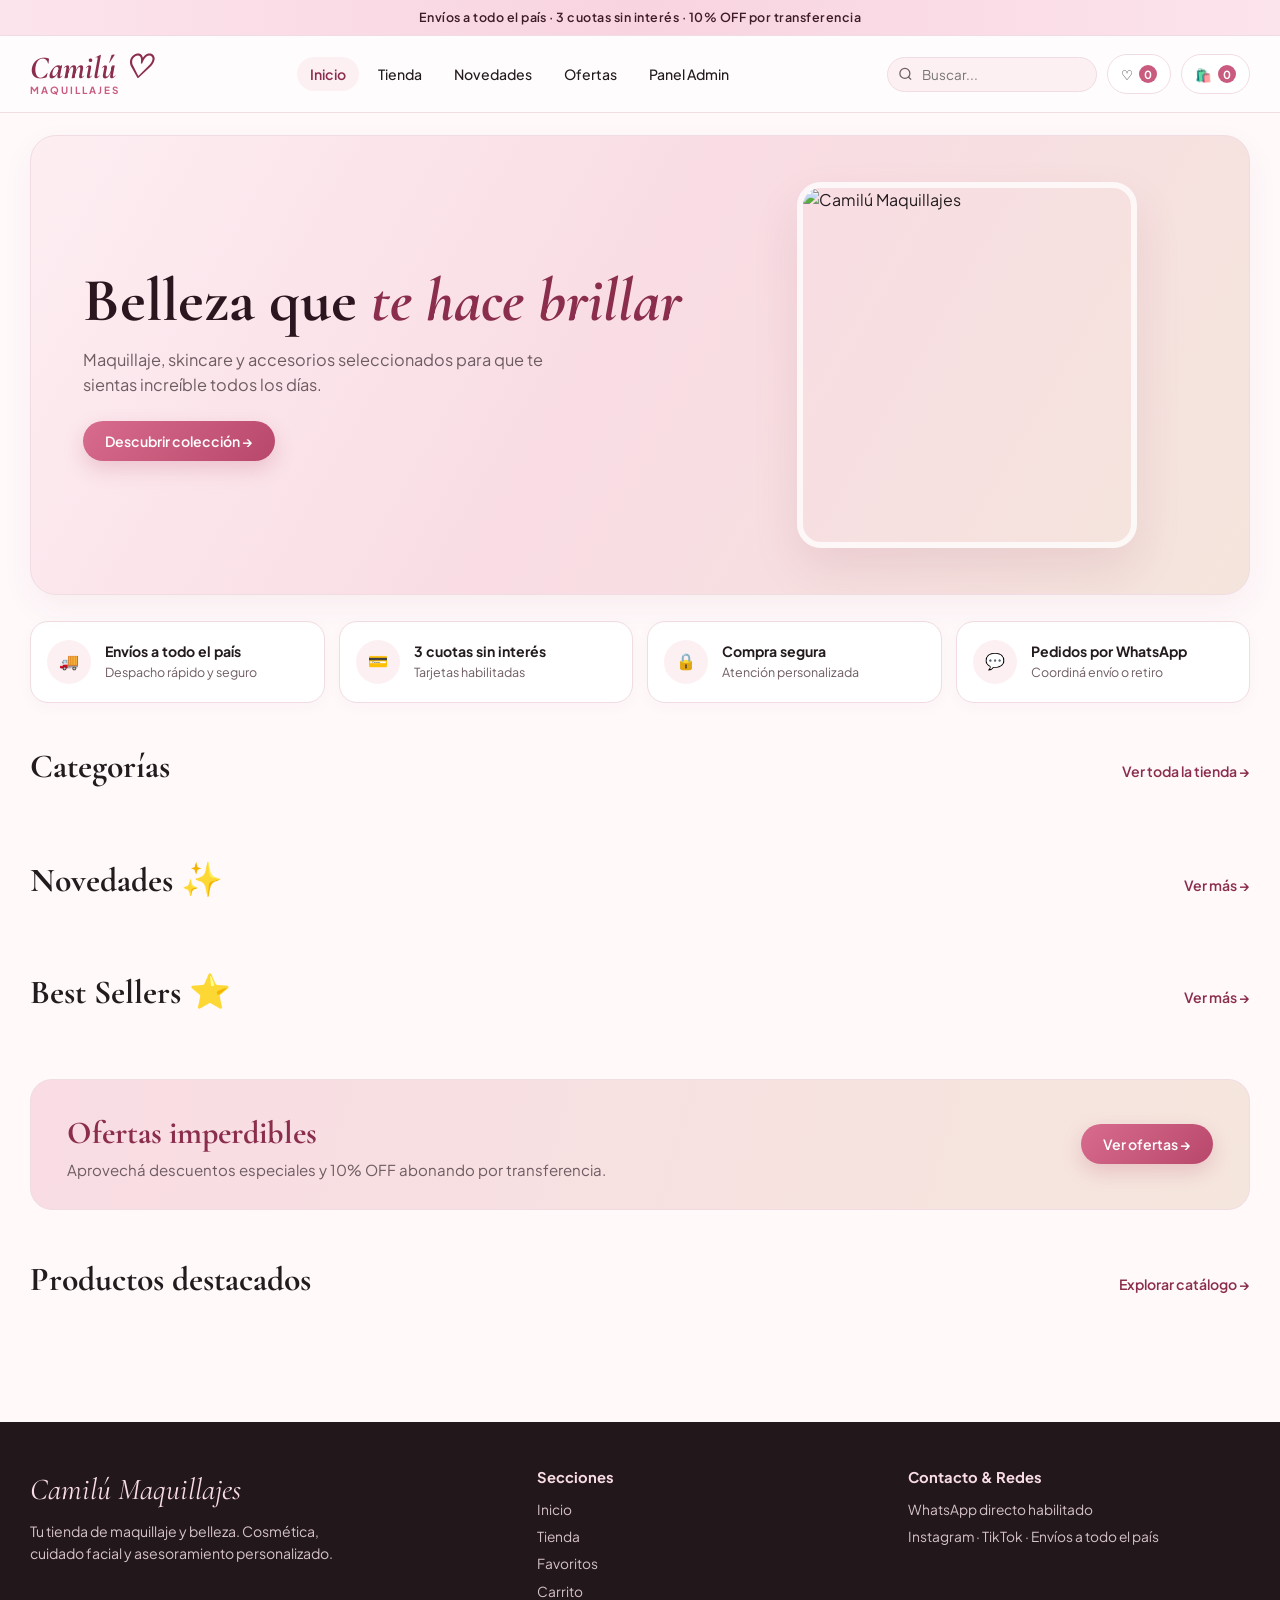
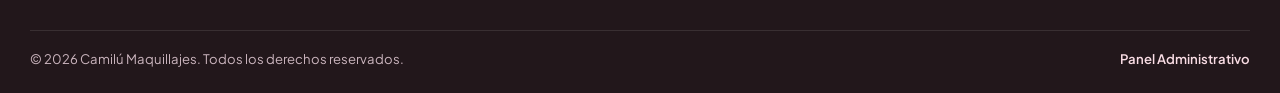
==== commit 02dad66a: "Add files via upload" ====
--- a/index.html
+++ b/index.html
@@ -3,4470 +3,1591 @@
 <head>
   <meta charset="UTF-8" />
   <meta name="viewport" content="width=device-width, initial-scale=1.0" />
-  <title>Camilú Maquillajes · E-commerce de Belleza (Prototipo Demo)</title>
-  <link rel="preconnect" href="https://fonts.googleapis.com" />
-  <link rel="preconnect" href="https://fonts.gstatic.com" crossorigin />
-  <link href="https://fonts.googleapis.com/css2?family=Cormorant+Garamond:ital,wght@0,600;0,700;1,600;1,700&family=Plus+Jakarta+Sans:wght@400;500;600;700;800&display=swap" rel="stylesheet" />
-  <style>
-    :root {
-      /* Paleta Beauty Boutique: Rosa pastel, rosa empolvado, nude, beige y blanco cálido */
-      --bg-warm: #FFFDFC;
-      --bg-blush: #FDF3F5;
-      --bg-nude: #F8EFEA;
-      --surface: #FFFFFF;
-      --dusty-rose: #F5DCE2;
-      --accent-rose: #E9C4CE;
-      --rose-primary: #D97A93;
-      --rose-deep: #C45B78;
-      --rose-dark: #8B3A52;
-      --ink: #231F20;
-      --ink-muted: #6E6567;
-      --border-soft: #EFE4E7;
-      --border-rose: #E5C8D0;
-      --success: #1E7E5A;
-      --warning: #B76E14;
-      --danger: #C63B48;
-
-      /* Panel Admin Sidebar */
-      --admin-sidebar: #1F242D;
-      --admin-sidebar-hover: #2B3240;
-      --admin-sidebar-active: #D97A93;
-
-      /* Tipografía */
-      --font-display: 'Cormorant Garamond', Georgia, serif;
-      --font-sans: 'Plus Jakarta Sans', -apple-system, BlinkMacSystemFont, sans-serif;
-
-      /* Radios y Sombras */
-      --r-sm: 10px;
-      --r-md: 16px;
-      --r-lg: 24px;
-      --r-pill: 999px;
-      --shadow-xs: 0 2px 8px rgba(139, 58, 82, 0.04);
-      --shadow-sm: 0 8px 24px rgba(139, 58, 82, 0.07);
-      --shadow-md: 0 16px 40px rgba(35, 31, 32, 0.10);
-    }
-
-    *, *::before, *::after {
-      box-sizing: border-box;
-      margin: 0;
-      padding: 0;
-    }
-
-    html {
-      scroll-behavior: smooth;
-    }
-
-    body {
-      font-family: var(--font-sans);
-      background-color: var(--bg-warm);
-      color: var(--ink);
-      line-height: 1.55;
-      overflow-x: hidden;
-      -webkit-font-smoothing: antialiased;
-    }
-
-    a {
-      color: inherit;
-      text-decoration: none;
-    }
-
-    button, input, select, textarea {
-      font-family: inherit;
-      color: inherit;
-    }
-
-    button {
-      cursor: pointer;
-      border: none;
-      background: transparent;
-    }
-
-    img {
-      display: block;
-      max-width: 100%;
-    }
-
-    .container {
-      width: 100%;
-      max-width: 1280px;
-      margin: 0 auto;
-      padding: 0 20px;
-    }
-
-    .sr-only {
-      position: absolute;
-      width: 1px;
-      height: 1px;
-      overflow: hidden;
-      clip: rect(0 0 0 0);
-      white-space: nowrap;
-    }
-
-    /* ================= 1. TOP PROMO BAR ================= */
-    .top-bar {
-      background: linear-gradient(90deg, #F8DCE3 0%, #FDF0F3 50%, #F8DCE3 100%);
-      border-bottom: 1px solid var(--border-soft);
-      color: var(--ink);
-      font-size: 0.8rem;
-      font-weight: 600;
-      padding: 8px 16px;
-      text-align: center;
-      letter-spacing: 0.02em;
-    }
-
-    .top-bar-inner {
-      max-width: 1280px;
-      margin: 0 auto;
-      display: flex;
-      align-items: center;
-      justify-content: center;
-      gap: 10px;
-      flex-wrap: wrap;
-    }
-
-    .demo-tag {
-      background: var(--ink);
-      color: #FFFDFC;
-      font-size: 0.68rem;
-      font-weight: 700;
-      padding: 2px 8px;
-      border-radius: var(--r-pill);
-      text-transform: uppercase;
-      letter-spacing: 0.06em;
-    }
-
-    /* ================= 2. HEADER & NAVIGATION ================= */
-    .site-header {
-      position: sticky;
-      top: 0;
-      z-index: 45;
-      background: rgba(255, 253, 252, 0.94);
-      backdrop-filter: blur(12px);
-      border-bottom: 1px solid var(--border-soft);
-      box-shadow: var(--shadow-xs);
-    }
-
-    .header-top {
-      display: flex;
-      align-items: center;
-      justify-content: space-between;
-      gap: 16px;
-      min-height: 76px;
-      padding: 10px 0;
-    }
-
-    .brand-logo {
-      display: inline-flex;
-      flex-direction: column;
-      align-items: flex-start;
-      line-height: 1;
-      flex-shrink: 0;
-    }
-
-    .brand-logo-main {
-      font-family: var(--font-display);
-      font-style: italic;
-      font-weight: 700;
-      font-size: 2.05rem;
-      color: var(--ink);
-      display: inline-flex;
-      align-items: center;
-      gap: 4px;
-    }
-
-    .brand-logo-heart {
-      color: var(--rose-primary);
-      font-size: 1.15rem;
-      transform: translateY(-3px);
-    }
-
-    .brand-logo-sub {
-      font-size: 0.65rem;
-      font-weight: 700;
-      letter-spacing: 0.24em;
-      text-transform: uppercase;
-      color: var(--ink-muted);
-      margin-top: 2px;
-      padding-left: 2px;
-    }
-
-    .header-search {
-      flex: 1;
-      max-width: 390px;
-      position: relative;
-    }
-
-    .header-search input {
-      width: 100%;
-      height: 42px;
-      padding: 0 38px 0 40px;
-      border-radius: var(--r-pill);
-      border: 1px solid var(--border-soft);
-      background: var(--bg-blush);
-      font-size: 0.88rem;
-      transition: all 0.2s ease;
-      outline: none;
-    }
-
-    .header-search input:focus {
-      background: var(--surface);
-      border-color: var(--rose-primary);
-      box-shadow: 0 0 0 3px rgba(217, 122, 147, 0.16);
-    }
-
-    .header-search-icon {
-      position: absolute;
-      left: 14px;
-      top: 50%;
-      transform: translateY(-50%);
-      color: var(--ink-muted);
-      pointer-events: none;
-    }
-
-    .header-search-clear {
-      position: absolute;
-      right: 10px;
-      top: 50%;
-      transform: translateY(-50%);
-      width: 24px;
-      height: 24px;
-      border-radius: 50%;
-      font-size: 0.85rem;
-      color: var(--ink-muted);
-      display: none;
-      align-items: center;
-      justify-content: center;
-    }
-
-    .header-search-clear.visible {
-      display: inline-flex;
-    }
-
-    .header-utils {
-      display: flex;
-      align-items: center;
-      gap: 8px;
-      flex-shrink: 0;
-    }
-
-    .icon-action-btn {
-      position: relative;
-      height: 42px;
-      padding: 0 13px;
-      border-radius: var(--r-pill);
-      border: 1px solid var(--border-soft);
-      background: var(--surface);
-      display: inline-flex;
-      align-items: center;
-      gap: 7px;
-      font-size: 0.84rem;
-      font-weight: 600;
-      transition: all 0.2s ease;
-    }
-
-    .icon-action-btn:hover {
-      border-color: var(--rose-primary);
-      background: var(--bg-blush);
-    }
-
-    .icon-action-btn.active-view {
-      background: var(--bg-blush);
-      border-color: var(--rose-primary);
-      color: var(--rose-dark);
-    }
-
-    .badge-count {
-      min-width: 20px;
-      height: 20px;
-      padding: 0 6px;
-      border-radius: var(--r-pill);
-      background: var(--rose-primary);
-      color: #FFFFFF;
-      font-size: 0.72rem;
-      font-weight: 700;
-      display: inline-flex;
-      align-items: center;
-      justify-content: center;
-    }
-
-    .admin-pill-btn {
-      height: 42px;
-      padding: 0 15px;
-      border-radius: var(--r-pill);
-      background: var(--admin-sidebar);
-      color: #FFFDFC;
-      font-size: 0.8rem;
-      font-weight: 700;
-      display: inline-flex;
-      align-items: center;
-      gap: 6px;
-      transition: all 0.2s ease;
-    }
-
-    .admin-pill-btn:hover {
-      background: #2E3645;
-      transform: translateY(-1px);
-    }
-
-    .admin-pill-btn.active-admin {
-      background: var(--rose-deep);
-    }
-
-    .mobile-menu-toggle {
-      display: none;
-      width: 42px;
-      height: 42px;
-      border-radius: var(--r-pill);
-      border: 1px solid var(--border-soft);
-      background: var(--surface);
-      align-items: center;
-      justify-content: center;
-      font-size: 1.2rem;
-    }
-
-    /* Desktop Nav Bar */
-    .main-nav {
-      border-top: 1px solid var(--border-soft);
-      background: var(--bg-warm);
-    }
-
-    .main-nav-list {
-      list-style: none;
-      display: flex;
-      align-items: center;
-      justify-content: center;
-      gap: 6px;
-      padding: 8px 0;
-      flex-wrap: wrap;
-    }
-
-    .nav-link-btn {
-      padding: 7px 15px;
-      border-radius: var(--r-pill);
-      font-size: 0.88rem;
-      font-weight: 600;
-      color: var(--ink);
-      transition: all 0.18s ease;
-      display: inline-flex;
-      align-items: center;
-      gap: 5px;
-    }
-
-    .nav-link-btn:hover {
-      background: var(--bg-blush);
-      color: var(--rose-dark);
-    }
-
-    .nav-link-btn.active {
-      background: var(--dusty-rose);
-      color: var(--rose-dark);
-    }
-
-    .nav-dropdown-wrap {
-      position: relative;
-    }
-
-    .nav-dropdown-menu {
-      position: absolute;
-      top: calc(100% + 6px);
-      left: 0;
-      min-width: 210px;
-      background: var(--surface);
-      border: 1px solid var(--border-rose);
-      border-radius: var(--r-md);
-      box-shadow: var(--shadow-md);
-      padding: 8px;
-      display: none;
-      flex-direction: column;
-      gap: 2px;
-      z-index: 50;
-    }
-
-    .nav-dropdown-wrap.open .nav-dropdown-menu,
-    .nav-dropdown-wrap:hover .nav-dropdown-menu {
-      display: flex;
-    }
-
-    .nav-dropdown-item {
-      padding: 9px 14px;
-      border-radius: var(--r-sm);
-      font-size: 0.86rem;
-      font-weight: 500;
-      text-align: left;
-      display: flex;
-      justify-content: space-between;
-      align-items: center;
-      transition: background 0.15s ease;
-    }
-
-    .nav-dropdown-item:hover {
-      background: var(--bg-blush);
-      color: var(--rose-dark);
-    }
-
-    /* Mobile Drawer Nav */
-    .mobile-nav-drawer {
-      display: none;
-      padding: 14px 20px 20px;
-      background: var(--bg-blush);
-      border-top: 1px solid var(--border-soft);
-    }
-
-    .mobile-nav-drawer.open {
-      display: block;
-    }
-
-    .mobile-nav-grid {
-      display: grid;
-      grid-template-columns: repeat(2, 1fr);
-      gap: 8px;
-    }
-
-    /* ================= BUTTONS & PILLS ================= */
-    .btn {
-      display: inline-flex;
-      align-items: center;
-      justify-content: center;
-      gap: 8px;
-      border-radius: var(--r-pill);
-      font-weight: 600;
-      font-size: 0.9rem;
-      padding: 11px 22px;
-      transition: all 0.2s ease;
-      white-space: nowrap;
-    }
-
-    .btn:disabled {
-      opacity: 0.5;
-      cursor: not-allowed;
-      transform: none !important;
-    }
-
-    .btn-rose {
-      background: var(--rose-primary);
-      color: #FFFFFF;
-      box-shadow: 0 6px 18px rgba(196, 91, 120, 0.22);
-    }
-
-    .btn-rose:hover:not(:disabled) {
-      background: var(--rose-deep);
-      transform: translateY(-1px);
-    }
-
-    .btn-soft {
-      background: var(--dusty-rose);
-      color: var(--rose-dark);
-    }
-
-    .btn-soft:hover:not(:disabled) {
-      background: var(--accent-rose);
-    }
-
-    .btn-outline {
-      background: var(--surface);
-      color: var(--ink);
-      border: 1px solid var(--border-rose);
-    }
-
-    .btn-outline:hover:not(:disabled) {
-      border-color: var(--rose-primary);
-      background: var(--bg-blush);
-    }
-
-    .btn-dark {
-      background: var(--ink);
-      color: #FFFDFC;
-    }
-
-    .btn-dark:hover:not(:disabled) {
-      background: #383133;
-    }
-
-    .btn-whatsapp {
-      background: #22A05B;
-      color: #FFFFFF;
-      box-shadow: 0 8px 20px rgba(34, 160, 91, 0.24);
-    }
-
-    .btn-whatsapp:hover:not(:disabled) {
-      background: #1A844A;
-      transform: translateY(-1px);
-    }
-
-    .btn-sm {
-      padding: 8px 14px;
-      font-size: 0.82rem;
-    }
-
-    /* ================= VIEW SWITCHING ================= */
-    .app-view {
-      display: none;
-      animation: fadeView 0.26s ease;
-    }
-
-    .app-view.active {
-      display: block;
-    }
-
-    @keyframes fadeView {
-      from { opacity: 0; transform: translateY(6px); }
-      to { opacity: 1; transform: translateY(0); }
-    }
-
-    /* ================= 3. INICIO VIEW ================= */
-    .hero-banner {
-      margin: 22px 0 24px;
-      border-radius: var(--r-lg);
-      background: linear-gradient(115deg, #FBE6EC 0%, #F7DCE4 48%, #F4E6DF 100%);
-      border: 1px solid var(--border-rose);
-      box-shadow: var(--shadow-sm);
-      overflow: hidden;
-      position: relative;
-    }
-
-    .hero-grid {
-      display: grid;
-      grid-template-columns: 1.08fr 0.92fr;
-      align-items: center;
-      min-height: 410px;
-      gap: 24px;
-    }
-
-    .hero-copy {
-      padding: 44px 16px 44px 48px;
-      position: relative;
-      z-index: 2;
-    }
-
-    .hero-kicker {
-      display: inline-flex;
-      align-items: center;
-      gap: 6px;
-      background: rgba(255, 255, 255, 0.82);
-      border: 1px solid var(--border-rose);
-      color: var(--rose-dark);
-      font-size: 0.76rem;
-      font-weight: 700;
-      letter-spacing: 0.08em;
-      text-transform: uppercase;
-      padding: 5px 12px;
-      border-radius: var(--r-pill);
-      margin-bottom: 14px;
-    }
-
-    .hero-title {
-      font-family: var(--font-display);
-      font-size: clamp(2.5rem, 4.6vw, 3.85rem);
-      font-weight: 700;
-      line-height: 1.04;
-      color: var(--ink);
-      margin-bottom: 14px;
-    }
-
-    .hero-title em {
-      font-style: italic;
-      color: var(--rose-deep);
-    }
-
-    .hero-subtitle {
-      font-size: 1.02rem;
-      color: var(--ink-muted);
-      max-width: 440px;
-      margin-bottom: 24px;
-    }
-
-    .hero-actions {
-      display: flex;
-      align-items: center;
-      gap: 12px;
-      flex-wrap: wrap;
-    }
-
-    .hero-visual-wrap {
-      height: 100%;
-      min-height: 360px;
-      position: relative;
-      display: flex;
-      align-items: center;
-      justify-content: center;
-      padding: 18px 24px 18px 0;
-    }
-
-    .hero-visual-card {
-      width: 100%;
-      height: 100%;
-      min-height: 340px;
-      border-radius: var(--r-md);
-      overflow: hidden;
-      border: 1px solid rgba(255, 255, 255, 0.8);
-      box-shadow: var(--shadow-md);
-      background: #F6DCE3;
-      position: relative;
-    }
-
-    .hero-visual-card img {
-      width: 100%;
-      height: 100%;
-      min-height: 340px;
-      object-fit: cover;
-    }
-
-    .hero-floating-pill {
-      position: absolute;
-      bottom: 30px;
-      left: 14px;
-      background: rgba(255, 253, 252, 0.94);
-      backdrop-filter: blur(8px);
-      border: 1px solid var(--border-rose);
-      border-radius: var(--r-md);
-      padding: 10px 14px;
-      box-shadow: var(--shadow-sm);
-      display: flex;
-      align-items: center;
-      gap: 10px;
-      font-size: 0.8rem;
-      z-index: 3;
-    }
-
-    /* Benefits Strip */
-    .benefits-strip {
-      display: grid;
-      grid-template-columns: repeat(4, 1fr);
-      gap: 14px;
-      margin-bottom: 42px;
-    }
-
-    .benefit-card {
-      background: var(--surface);
-      border: 1px solid var(--border-soft);
-      border-radius: var(--r-md);
-      padding: 18px 16px;
-      display: flex;
-      align-items: center;
-      gap: 13px;
-      box-shadow: var(--shadow-xs);
-      transition: transform 0.2s ease, border-color 0.2s ease;
-    }
-
-    .benefit-card:hover {
-      transform: translateY(-2px);
-      border-color: var(--border-rose);
-    }
-
-    .benefit-icon {
-      width: 44px;
-      height: 44px;
-      border-radius: 50%;
-      background: var(--bg-blush);
-      border: 1px solid var(--dusty-rose);
-      color: var(--rose-deep);
-      display: flex;
-      align-items: center;
-      justify-content: center;
-      font-size: 1.15rem;
-      flex-shrink: 0;
-    }
-
-    .benefit-title {
-      font-size: 0.88rem;
-      font-weight: 700;
-      color: var(--ink);
-    }
-
-    .benefit-sub {
-      font-size: 0.77rem;
-      color: var(--ink-muted);
-    }
-
-    /* Section Headers */
-    .section-block {
-      margin-bottom: 46px;
-    }
-
-    .section-head {
-      display: flex;
-      align-items: baseline;
-      justify-content: space-between;
-      gap: 12px;
-      margin-bottom: 20px;
-      flex-wrap: wrap;
-    }
-
-    .section-heading {
-      font-family: var(--font-display);
-      font-size: clamp(1.75rem, 2.8vw, 2.35rem);
-      font-weight: 700;
-      color: var(--ink);
-      display: inline-flex;
-      align-items: center;
-      gap: 8px;
-    }
-
-    .section-link-btn {
-      font-size: 0.88rem;
-      font-weight: 700;
-      color: var(--rose-dark);
-      display: inline-flex;
-      align-items: center;
-      gap: 5px;
-      padding: 6px 12px;
-      border-radius: var(--r-pill);
-      transition: background 0.18s ease;
-    }
-
-    .section-link-btn:hover {
-      background: var(--bg-blush);
-    }
-
-    /* Circular Category Shortcuts */
-    .categories-shortcuts {
-      display: grid;
-      grid-template-columns: repeat(5, 1fr);
-      gap: 18px;
-    }
-
-    .cat-circle-card {
-      display: flex;
-      flex-direction: column;
-      align-items: center;
-      text-align: center;
-      gap: 10px;
-      padding: 12px 8px;
-      border-radius: var(--r-md);
-      transition: transform 0.2s ease, background 0.2s ease;
-    }
-
-    .cat-circle-card:hover {
-      transform: translateY(-3px);
-      background: var(--bg-blush);
-    }
-
-    .cat-circle-ring {
-      width: 108px;
-      height: 108px;
-      border-radius: 50%;
-      padding: 4px;
-      background: linear-gradient(135deg, var(--dusty-rose), var(--bg-nude));
-      border: 1.5px solid var(--border-rose);
-      box-shadow: var(--shadow-xs);
-      overflow: hidden;
-      display: flex;
-      align-items: center;
-      justify-content: center;
-    }
-
-    .cat-circle-ring img {
-      width: 100%;
-      height: 100%;
-      object-fit: cover;
-      border-radius: 50%;
-    }
-
-    .cat-offer-disc {
-      width: 100%;
-      height: 100%;
-      border-radius: 50%;
-      background: linear-gradient(135deg, #F8DCE3, #E9C4CE);
-      color: var(--rose-dark);
-      font-family: var(--font-display);
-      font-size: 2.3rem;
-      font-weight: 700;
-      display: flex;
-      align-items: center;
-      justify-content: center;
-    }
-
-    .cat-circle-label {
-      font-size: 0.92rem;
-      font-weight: 700;
-      color: var(--ink);
-    }
-
-    /* Showcase Strip (Novedades & Best Sellers) */
-    .showcase-grid {
-      display: grid;
-      grid-template-columns: repeat(3, 1fr);
-      gap: 18px;
-    }
-
-    .showcase-mini-card {
-      background: var(--surface);
-      border: 1px solid var(--border-soft);
-      border-radius: var(--r-md);
-      padding: 12px;
-      display: flex;
-      align-items: center;
-      gap: 14px;
-      box-shadow: var(--shadow-xs);
-      transition: all 0.2s ease;
-      text-align: left;
-    }
-
-    .showcase-mini-card:hover {
-      border-color: var(--border-rose);
-      transform: translateY(-2px);
-      box-shadow: var(--shadow-sm);
-    }
-
-    .showcase-mini-img {
-      width: 78px;
-      height: 78px;
-      border-radius: var(--r-sm);
-      background: var(--bg-blush);
-      overflow: hidden;
-      flex-shrink: 0;
-    }
-
-    .showcase-mini-img img {
-      width: 100%;
-      height: 100%;
-      object-fit: cover;
-    }
-
-    .showcase-mini-meta {
-      flex: 1;
-      min-width: 0;
-    }
-
-    .showcase-mini-title {
-      font-weight: 700;
-      font-size: 0.92rem;
-      color: var(--ink);
-      white-space: nowrap;
-      overflow: hidden;
-      text-overflow: ellipsis;
-    }
-
-    .showcase-mini-brand {
-      font-size: 0.75rem;
-      color: var(--ink-muted);
-      margin-bottom: 4px;
-    }
-
-    .showcase-mini-price {
-      font-weight: 800;
-      font-size: 0.92rem;
-      color: var(--rose-dark);
-    }
-
-    /* Product Cards Grid */
-    .products-grid {
-      display: grid;
-      grid-template-columns: repeat(4, 1fr);
-      gap: 20px;
-    }
-
-    .products-grid-3 {
-      grid-template-columns: repeat(3, 1fr);
-    }
-
-    .product-card {
-      background: var(--surface);
-      border: 1px solid var(--border-soft);
-      border-radius: var(--r-md);
-      overflow: hidden;
-      display: flex;
-      flex-direction: column;
-      position: relative;
-      box-shadow: var(--shadow-xs);
-      transition: transform 0.22s ease, box-shadow 0.22s ease, border-color 0.22s ease;
-    }
-
-    .product-card:hover {
-      transform: translateY(-4px);
-      box-shadow: var(--shadow-sm);
-      border-color: var(--border-rose);
-    }
-
-    .product-card-top {
-      position: relative;
-      aspect-ratio: 1 / 1;
-      background: var(--bg-blush);
-      overflow: hidden;
-    }
-
-    .product-card-top img {
-      width: 100%;
-      height: 100%;
-      object-fit: cover;
-      cursor: pointer;
-      transition: transform 0.35s ease;
-    }
-
-    .product-card:hover .product-card-top img {
-      transform: scale(1.04);
-    }
-
-    .card-badges {
-      position: absolute;
-      top: 10px;
-      left: 10px;
-      display: flex;
-      flex-direction: column;
-      gap: 5px;
-      z-index: 2;
-    }
-
-    .pill-badge {
-      display: inline-flex;
-      align-items: center;
-      padding: 3px 9px;
-      border-radius: var(--r-pill);
-      font-size: 0.68rem;
-      font-weight: 700;
-      letter-spacing: 0.03em;
-      text-transform: uppercase;
-    }
-
-    .pill-offer {
-      background: var(--rose-deep);
-      color: #FFFFFF;
-    }
-
-    .pill-best {
-      background: #FFFDFC;
-      color: var(--rose-dark);
-      border: 1px solid var(--border-rose);
-    }
-
-    .pill-new {
-      background: var(--ink);
-      color: #FFFDFC;
-    }
-
-    .fav-toggle-btn {
-      position: absolute;
-      top: 10px;
-      right: 10px;
-      width: 34px;
-      height: 34px;
-      border-radius: 50%;
-      background: rgba(255, 253, 252, 0.92);
-      border: 1px solid var(--border-soft);
-      display: inline-flex;
-      align-items: center;
-      justify-content: center;
-      font-size: 1rem;
-      color: var(--ink-muted);
-      z-index: 2;
-      transition: all 0.18s ease;
-    }
-
-    .fav-toggle-btn:hover {
-      border-color: var(--rose-primary);
-      transform: scale(1.06);
-    }
-
-    .fav-toggle-btn.is-fav {
-      color: var(--rose-deep);
-      background: var(--bg-blush);
-      border-color: var(--rose-primary);
-    }
-
-    .product-card-body {
-      padding: 14px;
-      display: flex;
-      flex-direction: column;
-      flex: 1;
-    }
-
-    .product-card-cat {
-      font-size: 0.7rem;
-      font-weight: 700;
-      text-transform: uppercase;
-      letter-spacing: 0.08em;
-      color: var(--ink-muted);
-      margin-bottom: 3px;
-    }
-
-    .product-card-title {
-      font-weight: 700;
-      font-size: 0.95rem;
-      color: var(--ink);
-      margin-bottom: 6px;
-      cursor: pointer;
-      line-height: 1.3;
-    }
-
-    .product-card-title:hover {
-      color: var(--rose-dark);
-    }
-
-    .product-swatches-preview {
-      display: flex;
-      align-items: center;
-      gap: 5px;
-      margin-bottom: 10px;
-      min-height: 16px;
-    }
-
-    .mini-swatch {
-      width: 12px;
-      height: 12px;
-      border-radius: 50%;
-      border: 1px solid rgba(35, 31, 32, 0.22);
-    }
-
-    .product-price-row {
-      margin-top: auto;
-      display: flex;
-      align-items: baseline;
-      gap: 7px;
-      margin-bottom: 12px;
-    }
-
-    .price-now {
-      font-size: 1.05rem;
-      font-weight: 800;
-      color: var(--ink);
-    }
-
-    .price-was {
-      font-size: 0.8rem;
-      color: var(--ink-muted);
-      text-decoration: line-through;
-    }
-
-    /* Promo Strip Banner */
-    .promo-strip-banner {
-      border-radius: var(--r-lg);
-      background: linear-gradient(95deg, #F6DCE3 0%, #FCEEF2 55%, #F8EAE3 100%);
-      border: 1px solid var(--border-rose);
-      padding: 26px 32px;
-      display: flex;
-      align-items: center;
-      justify-content: space-between;
-      gap: 20px;
-      flex-wrap: wrap;
-      margin-bottom: 48px;
-      box-shadow: var(--shadow-xs);
-    }
-
-    .promo-strip-title {
-      font-family: var(--font-display);
-      font-size: clamp(1.65rem, 2.8vw, 2.25rem);
-      font-weight: 700;
-      color: var(--ink);
-      line-height: 1.1;
-    }
-
-    .promo-strip-sub {
-      color: var(--ink-muted);
-      font-size: 0.92rem;
-      margin-top: 4px;
-    }
-
-    /* ================= 4. TIENDA / CATALOGO VIEW ================= */
-    .page-banner-header {
-      padding: 28px 0 18px;
-      display: flex;
-      align-items: flex-end;
-      justify-content: space-between;
-      gap: 16px;
-      flex-wrap: wrap;
-    }
-
-    .page-main-title {
-      font-family: var(--font-display);
-      font-size: clamp(2.1rem, 3.6vw, 2.9rem);
-      font-weight: 700;
-      color: var(--ink);
-      line-height: 1.08;
-    }
-
-    .page-subtitle {
-      color: var(--ink-muted);
-      font-size: 0.92rem;
-      margin-top: 4px;
-    }
-
-    .catalog-layout {
-      display: grid;
-      grid-template-columns: 260px 1fr;
-      gap: 26px;
-      align-items: start;
-      margin-bottom: 56px;
-    }
-
-    .filters-sidebar {
-      background: var(--surface);
-      border: 1px solid var(--border-soft);
-      border-radius: var(--r-md);
-      padding: 20px;
-      box-shadow: var(--shadow-xs);
-      position: sticky;
-      top: 128px;
-    }
-
-    .filter-group {
-      padding-bottom: 16px;
-      margin-bottom: 16px;
-      border-bottom: 1px solid var(--border-soft);
-    }
-
-    .filter-group:last-of-type {
-      border-bottom: none;
-      margin-bottom: 10px;
-      padding-bottom: 0;
-    }
-
-    .filter-group-title {
-      font-size: 0.86rem;
-      font-weight: 800;
-      text-transform: uppercase;
-      letter-spacing: 0.06em;
-      color: var(--ink);
-      margin-bottom: 10px;
-    }
-
-    .filter-option-list {
-      display: flex;
-      flex-direction: column;
-      gap: 7px;
-    }
-
-    .filter-radio-label {
-      display: flex;
-      align-items: center;
-      justify-content: space-between;
-      gap: 8px;
-      font-size: 0.86rem;
-      color: var(--ink);
-      cursor: pointer;
-      padding: 3px 4px;
-      border-radius: 6px;
-    }
-
-    .filter-radio-label:hover {
-      background: var(--bg-blush);
-    }
-
-    .filter-radio-left {
-      display: inline-flex;
-      align-items: center;
-      gap: 8px;
-    }
-
-    .filter-radio-label input[type="radio"] {
-      accent-color: var(--rose-deep);
-      width: 15px;
-      height: 15px;
-      cursor: pointer;
-    }
-
-    .filter-count {
-      font-size: 0.76rem;
-      color: var(--ink-muted);
-      font-weight: 600;
-    }
-
-    .catalog-toolbar {
-      background: var(--surface);
-      border: 1px solid var(--border-soft);
-      border-radius: var(--r-md);
-      padding: 12px 16px;
-      margin-bottom: 18px;
-      display: flex;
-      align-items: center;
-      justify-content: space-between;
-      gap: 12px;
-      flex-wrap: wrap;
-    }
-
-    .catalog-toolbar-right {
-      display: flex;
-      align-items: center;
-      gap: 10px;
-      flex-wrap: wrap;
-    }
-
-    .select-pill {
-      height: 38px;
-      padding: 0 14px;
-      border-radius: var(--r-pill);
-      border: 1px solid var(--border-rose);
-      background: var(--bg-blush);
-      font-size: 0.85rem;
-      font-weight: 600;
-      cursor: pointer;
-      outline: none;
-    }
-
-    .mobile-filter-btn {
-      display: none;
-    }
-
-    /* ================= 5. DETALLE DE PRODUCTO VIEW ================= */
-    .breadcrumb-bar {
-      padding: 18px 0 10px;
-      font-size: 0.84rem;
-      color: var(--ink-muted);
-      display: flex;
-      align-items: center;
-      gap: 8px;
-      flex-wrap: wrap;
-    }
-
-    .breadcrumb-link {
-      color: var(--ink-muted);
-      font-weight: 500;
-    }
-
-    .breadcrumb-link:hover {
-      color: var(--rose-dark);
-      text-decoration: underline;
-    }
-
-    .detail-main-grid {
-      display: grid;
-      grid-template-columns: 1.05fr 0.95fr;
-      gap: 34px;
-      background: var(--surface);
-      border: 1px solid var(--border-soft);
-      border-radius: var(--r-lg);
-      padding: 28px;
-      box-shadow: var(--shadow-xs);
-      margin-bottom: 32px;
-    }
-
-    .detail-gallery {
-      display: grid;
-      grid-template-columns: 78px 1fr;
-      gap: 14px;
-      align-items: start;
-    }
-
-    .detail-thumbs {
-      display: flex;
-      flex-direction: column;
-      gap: 10px;
-    }
-
-    .detail-thumb-btn {
-      width: 78px;
-      height: 78px;
-      border-radius: var(--r-sm);
-      border: 2px solid var(--border-soft);
-      overflow: hidden;
-      background: var(--bg-blush);
-      padding: 0;
-      transition: all 0.18s ease;
-    }
-
-    .detail-thumb-btn img {
-      width: 100%;
-      height: 100%;
-      object-fit: cover;
-    }
-
-    .detail-thumb-btn.active {
-      border-color: var(--rose-deep);
-      box-shadow: 0 0 0 2px rgba(217, 122, 147, 0.25);
-    }
-
-    .detail-hero-photo {
-      aspect-ratio: 1 / 1;
-      border-radius: var(--r-md);
-      background: var(--bg-blush);
-      border: 1px solid var(--border-soft);
-      overflow: hidden;
-    }
-
-    .detail-hero-photo img {
-      width: 100%;
-      height: 100%;
-      object-fit: cover;
-    }
-
-    .detail-info-top {
-      display: flex;
-      align-items: center;
-      justify-content: space-between;
-      gap: 10px;
-      margin-bottom: 8px;
-    }
-
-    .detail-title {
-      font-family: var(--font-display);
-      font-size: clamp(2rem, 3.2vw, 2.75rem);
-      font-weight: 700;
-      line-height: 1.08;
-      color: var(--ink);
-      margin-bottom: 10px;
-    }
-
-    .detail-price-box {
-      display: flex;
-      align-items: center;
-      gap: 12px;
-      flex-wrap: wrap;
-      margin-bottom: 10px;
-    }
-
-    .detail-price-current {
-      font-size: 1.7rem;
-      font-weight: 800;
-      color: var(--ink);
-    }
-
-    .detail-price-old {
-      font-size: 1.05rem;
-      color: var(--ink-muted);
-      text-decoration: line-through;
-    }
-
-    .detail-discount-pill {
-      background: var(--dusty-rose);
-      color: var(--rose-dark);
-      font-size: 0.78rem;
-      font-weight: 800;
-      padding: 4px 10px;
-      border-radius: var(--r-pill);
-    }
-
-    .detail-rating {
-      display: flex;
-      align-items: center;
-      gap: 8px;
-      font-size: 0.86rem;
-      color: var(--ink-muted);
-      margin-bottom: 14px;
-    }
-
-    .stars-gold {
-      color: #D4932A;
-      letter-spacing: 1px;
-    }
-
-    .detail-desc {
-      color: var(--ink-muted);
-      font-size: 0.94rem;
-      margin-bottom: 18px;
-    }
-
-    .swatch-selector-label {
-      font-size: 0.86rem;
-      font-weight: 700;
-      margin-bottom: 9px;
-      color: var(--ink);
-    }
-
-    .swatch-selector-label span {
-      color: var(--rose-dark);
-      font-weight: 800;
-    }
-
-    .swatches-row {
-      display: flex;
-      align-items: center;
-      gap: 10px;
-      flex-wrap: wrap;
-      margin-bottom: 20px;
-    }
-
-    .swatch-btn {
-      width: 34px;
-      height: 34px;
-      border-radius: 50%;
-      border: 2px solid #FFFFFF;
-      box-shadow: 0 0 0 1.5px var(--border-rose);
-      transition: transform 0.16s ease, box-shadow 0.16s ease;
-    }
-
-    .swatch-btn:hover {
-      transform: scale(1.08);
-    }
-
-    .swatch-btn.selected {
-      box-shadow: 0 0 0 2.5px var(--rose-deep);
-      transform: scale(1.08);
-    }
-
-    .qty-add-row {
-      display: flex;
-      align-items: center;
-      gap: 12px;
-      margin-bottom: 12px;
-      flex-wrap: wrap;
-    }
-
-    .qty-stepper {
-      display: inline-flex;
-      align-items: center;
-      border: 1px solid var(--border-rose);
-      border-radius: var(--r-pill);
-      background: var(--bg-blush);
-      height: 44px;
-      padding: 0 6px;
-    }
-
-    .qty-stepper button {
-      width: 32px;
-      height: 32px;
-      border-radius: 50%;
-      font-weight: 700;
-      font-size: 1rem;
-      display: inline-flex;
-      align-items: center;
-      justify-content: center;
-    }
-
-    .qty-stepper button:hover {
-      background: var(--dusty-rose);
-    }
-
-    .qty-stepper span {
-      min-width: 28px;
-      text-align: center;
-      font-weight: 700;
-      font-size: 0.92rem;
-    }
-
-    .detail-trust-row {
-      display: grid;
-      grid-template-columns: repeat(3, 1fr);
-      gap: 10px;
-      margin-top: 20px;
-      padding-top: 18px;
-      border-top: 1px solid var(--border-soft);
-    }
-
-    .detail-trust-item {
-      background: var(--bg-nude);
-      border-radius: var(--r-sm);
-      padding: 10px;
-      text-align: center;
-      font-size: 0.78rem;
-      font-weight: 600;
-      color: var(--ink);
-    }
-
-    /* Detail Tabs */
-    .detail-tabs-box {
-      background: var(--surface);
-      border: 1px solid var(--border-soft);
-      border-radius: var(--r-lg);
-      padding: 24px 28px;
-      margin-bottom: 42px;
-    }
-
-    .detail-tabs-nav {
-      display: flex;
-      gap: 24px;
-      border-bottom: 1px solid var(--border-soft);
-      margin-bottom: 18px;
-      flex-wrap: wrap;
-    }
-
-    .detail-tab-btn {
-      padding: 10px 4px;
-      font-size: 0.92rem;
-      font-weight: 700;
-      color: var(--ink-muted);
-      border-bottom: 2px solid transparent;
-      margin-bottom: -1px;
-    }
-
-    .detail-tab-btn.active {
-      color: var(--rose-deep);
-      border-bottom-color: var(--rose-deep);
-    }
-
-    /* ================= 6. CARRITO VIEW ================= */
-    .cart-layout {
-      display: grid;
-      grid-template-columns: 1.25fr 0.75fr;
-      gap: 26px;
-      align-items: start;
-      margin-bottom: 56px;
-    }
-
-    .cart-items-card {
-      background: var(--surface);
-      border: 1px solid var(--border-soft);
-      border-radius: var(--r-lg);
-      padding: 20px;
-      box-shadow: var(--shadow-xs);
-    }
-
-    .cart-line-item {
-      display: grid;
-      grid-template-columns: 88px 1fr auto;
-      gap: 16px;
-      align-items: center;
-      padding: 14px 0;
-      border-bottom: 1px solid var(--border-soft);
-    }
-
-    .cart-line-item:last-child {
-      border-bottom: none;
-    }
-
-    .cart-line-img {
-      width: 88px;
-      height: 88px;
-      border-radius: var(--r-sm);
-      background: var(--bg-blush);
-      overflow: hidden;
-    }
-
-    .cart-line-img img {
-      width: 100%;
-      height: 100%;
-      object-fit: cover;
-    }
-
-    .cart-summary-card {
-      background: var(--surface);
-      border: 1px solid var(--border-rose);
-      border-radius: var(--r-lg);
-      padding: 24px;
-      box-shadow: var(--shadow-sm);
-      position: sticky;
-      top: 128px;
-    }
-
-    .summary-row {
-      display: flex;
-      justify-content: space-between;
-      align-items: center;
-      font-size: 0.9rem;
-      margin-bottom: 10px;
-    }
-
-    .summary-row.discount-line {
-      color: var(--success);
-      font-weight: 700;
-    }
-
-    .summary-total-row {
-      display: flex;
-      justify-content: space-between;
-      align-items: baseline;
-      padding-top: 12px;
-      margin-top: 12px;
-      border-top: 1px solid var(--border-soft);
-      font-size: 1.2rem;
-      font-weight: 800;
-    }
-
-    .delivery-options {
-      background: var(--bg-blush);
-      border: 1px solid var(--border-soft);
-      border-radius: var(--r-md);
-      padding: 14px;
-      margin: 16px 0;
-    }
-
-    .delivery-radio {
-      display: flex;
-      align-items: center;
-      gap: 8px;
-      font-size: 0.88rem;
-      font-weight: 600;
-      padding: 5px 0;
-      cursor: pointer;
-    }
-
-    .delivery-radio input {
-      accent-color: var(--rose-deep);
-    }
-
-    /* ================= 7. FAVORITOS VIEW ================= */
-    .favorites-toolbar {
-      display: flex;
-      align-items: center;
-      justify-content: space-between;
-      gap: 12px;
-      margin-bottom: 20px;
-      flex-wrap: wrap;
-    }
-
-    /* ================= 8. PANEL ADMINISTRATIVO VIEW ================= */
-    .admin-shell {
-      display: grid;
-      grid-template-columns: 248px 1fr;
-      min-height: 76vh;
-      background: var(--bg-warm);
-      border-bottom: 1px solid var(--border-soft);
-    }
-
-    .admin-sidebar {
-      background: var(--admin-sidebar);
-      color: #E6EAF0;
-      padding: 22px 14px;
-      display: flex;
-      flex-direction: column;
-      gap: 6px;
-    }
-
-    .admin-brand-box {
-      padding: 8px 12px 18px;
-      border-bottom: 1px solid rgba(255, 255, 255, 0.08);
-      margin-bottom: 10px;
-    }
-
-    .admin-brand-title {
-      font-family: var(--font-display);
-      font-style: italic;
-      font-size: 1.75rem;
-      font-weight: 700;
-      color: #FFFFFF;
-      line-height: 1.05;
-    }
-
-    .admin-brand-sub {
-      font-size: 0.72rem;
-      color: #A6B0C2;
-      margin-top: 3px;
-    }
-
-    .admin-nav-btn {
-      width: 100%;
-      padding: 10px 13px;
-      border-radius: var(--r-sm);
-      display: flex;
-      align-items: center;
-      gap: 10px;
-      font-size: 0.86rem;
-      font-weight: 600;
-      color: #C7CFDC;
-      text-align: left;
-      transition: all 0.16s ease;
-    }
-
-    .admin-nav-btn:hover {
-      background: var(--admin-sidebar-hover);
-      color: #FFFFFF;
-    }
-
-    .admin-nav-btn.active {
-      background: var(--admin-sidebar-active);
-      color: #FFFFFF;
-    }
-
-    .admin-content {
-      padding: 26px 28px 48px;
-      background: var(--bg-warm);
-    }
-
-    .admin-topbar {
-      display: flex;
-      align-items: center;
-      justify-content: space-between;
-      gap: 14px;
-      margin-bottom: 22px;
-      flex-wrap: wrap;
-    }
-
-    .admin-kpis {
-      display: grid;
-      grid-template-columns: repeat(3, 1fr);
-      gap: 16px;
-      margin-bottom: 24px;
-    }
-
-    .kpi-card {
-      background: var(--surface);
-      border: 1px solid var(--border-soft);
-      border-radius: var(--r-md);
-      padding: 18px 20px;
-      display: flex;
-      align-items: center;
-      gap: 14px;
-      box-shadow: var(--shadow-xs);
-    }
-
-    .kpi-icon {
-      width: 46px;
-      height: 46px;
-      border-radius: 12px;
-      background: var(--bg-blush);
-      color: var(--rose-deep);
-      display: flex;
-      align-items: center;
-      justify-content: center;
-      font-size: 1.25rem;
-      flex-shrink: 0;
-    }
-
-    .kpi-label {
-      font-size: 0.8rem;
-      color: var(--ink-muted);
-      font-weight: 600;
-    }
-
-    .kpi-value {
-      font-size: 1.65rem;
-      font-weight: 800;
-      color: var(--ink);
-      line-height: 1.15;
-    }
-
-    .admin-card {
-      background: var(--surface);
-      border: 1px solid var(--border-soft);
-      border-radius: var(--r-md);
-      padding: 20px;
-      box-shadow: var(--shadow-xs);
-      margin-bottom: 20px;
-    }
-
-    .admin-card-title {
-      font-size: 1rem;
-      font-weight: 800;
-      color: var(--ink);
-      margin-bottom: 14px;
-      display: flex;
-      align-items: center;
-      justify-content: space-between;
-      gap: 10px;
-      flex-wrap: wrap;
-    }
-
-    .admin-table-wrap {
-      overflow-x: auto;
-    }
-
-    .admin-table {
-      width: 100%;
-      border-collapse: collapse;
-      font-size: 0.86rem;
-    }
-
-    .admin-table th {
-      text-align: left;
-      padding: 10px 12px;
-      background: var(--bg-blush);
-      color: var(--ink-muted);
-      font-weight: 700;
-      font-size: 0.78rem;
-      text-transform: uppercase;
-      letter-spacing: 0.04em;
-      border-bottom: 1px solid var(--border-soft);
-    }
-
-    .admin-table td {
-      padding: 11px 12px;
-      border-bottom: 1px solid var(--border-soft);
-      vertical-align: middle;
-    }
-
-    .admin-thumb {
-      width: 44px;
-      height: 44px;
-      border-radius: 8px;
-      object-fit: cover;
-      background: var(--bg-blush);
-    }
-
-    .status-pill {
-      display: inline-flex;
-      align-items: center;
-      padding: 3px 10px;
-      border-radius: var(--r-pill);
-      font-size: 0.74rem;
-      font-weight: 700;
-    }
-
-    .status-active {
-      background: #E6F6EE;
-      color: var(--success);
-    }
-
-    .status-inactive {
-      background: #F3EEF0;
-      color: var(--ink-muted);
-    }
-
-    .form-grid-2 {
-      display: grid;
-      grid-template-columns: repeat(2, 1fr);
-      gap: 14px;
-    }
-
-    .form-grid-3 {
-      display: grid;
-      grid-template-columns: repeat(3, 1fr);
-      gap: 14px;
-    }
-
-    .field-box {
-      display: flex;
-      flex-direction: column;
-      gap: 5px;
-      margin-bottom: 12px;
-    }
-
-    .field-box label {
-      font-size: 0.8rem;
-      font-weight: 700;
-      color: var(--ink);
-    }
-
-    .field-box input,
-    .field-box select,
-    .field-box textarea {
-      width: 100%;
-      padding: 9px 12px;
-      border-radius: var(--r-sm);
-      border: 1px solid var(--border-rose);
-      background: var(--bg-warm);
-      font-size: 0.88rem;
-      outline: none;
-    }
-
-    .field-box input:focus,
-    .field-box select:focus,
-    .field-box textarea:focus {
-      background: var(--surface);
-      border-color: var(--rose-primary);
-    }
-
-    /* ================= FOOTER ================= */
-    .site-footer {
-      background: var(--bg-nude);
-      border-top: 1px solid var(--border-rose);
-      padding: 44px 0 26px;
-      margin-top: 24px;
-    }
-
-    .footer-grid {
-      display: grid;
-      grid-template-columns: 1.4fr 1fr 1fr 1fr;
-      gap: 28px;
-      margin-bottom: 28px;
-    }
-
-    .footer-col-title {
-      font-size: 0.82rem;
-      font-weight: 800;
-      text-transform: uppercase;
-      letter-spacing: 0.08em;
-      color: var(--ink);
-      margin-bottom: 12px;
-    }
-
-    .footer-list {
-      list-style: none;
-      display: flex;
-      flex-direction: column;
-      gap: 8px;
-      font-size: 0.86rem;
-      color: var(--ink-muted);
-    }
-
-    .footer-list button:hover,
-    .footer-list a:hover {
-      color: var(--rose-dark);
-      text-decoration: underline;
-    }
-
-    .footer-bottom {
-      border-top: 1px solid var(--border-rose);
-      padding-top: 18px;
-      display: flex;
-      align-items: center;
-      justify-content: space-between;
-      gap: 12px;
-      flex-wrap: wrap;
-      font-size: 0.8rem;
-      color: var(--ink-muted);
-    }
-
-    /* ================= MODAL & TOAST ================= */
-    .modal-backdrop {
-      position: fixed;
-      inset: 0;
-      background: rgba(35, 31, 32, 0.52);
-      backdrop-filter: blur(4px);
-      z-index: 80;
-      display: none;
-      align-items: center;
-      justify-content: center;
-      padding: 16px;
-    }
-
-    .modal-backdrop.open {
-      display: flex;
-    }
-
-    .modal-box {
-      background: var(--surface);
-      border: 1px solid var(--border-rose);
-      border-radius: var(--r-lg);
-      max-width: 560px;
-      width: 100%;
-      max-height: 88vh;
-      overflow-y: auto;
-      padding: 24px;
-      box-shadow: var(--shadow-md);
-      position: relative;
-    }
-
-    .modal-close-x {
-      position: absolute;
-      top: 14px;
-      right: 14px;
-      width: 34px;
-      height: 34px;
-      border-radius: 50%;
-      background: var(--bg-blush);
-      font-size: 1.15rem;
-      display: inline-flex;
-      align-items: center;
-      justify-content: center;
-    }
-
-    .wa-preview-box {
-      background: #F4FBF7;
-      border: 1px solid #BCE5CE;
-      border-radius: var(--r-md);
-      padding: 14px;
-      font-size: 0.84rem;
-      white-space: pre-line;
-      color: #1A3A28;
-      margin: 12px 0 18px;
-      max-height: 260px;
-      overflow-y: auto;
-    }
-
-    .toast-banner {
-      position: fixed;
-      bottom: 22px;
-      right: 22px;
-      z-index: 95;
-      background: var(--ink);
-      color: #FFFDFC;
-      padding: 12px 18px;
-      border-radius: var(--r-pill);
-      font-size: 0.86rem;
-      font-weight: 600;
-      box-shadow: var(--shadow-md);
-      opacity: 0;
-      transform: translateY(14px);
-      pointer-events: none;
-      transition: all 0.24s ease;
-    }
-
-    .toast-banner.show {
-      opacity: 1;
-      transform: translateY(0);
-    }
-
-    .empty-box {
-      background: var(--surface);
-      border: 1px dashed var(--border-rose);
-      border-radius: var(--r-md);
-      padding: 40px 20px;
-      text-align: center;
-      color: var(--ink-muted);
-    }
-
-    /* ================= RESPONSIVE BREAKPOINTS ================= */
-    @media (max-width: 1024px) {
-      .hero-grid {
-        grid-template-columns: 1fr;
-      }
-      .hero-copy {
-        padding: 36px 28px 12px;
-      }
-      .hero-visual-wrap {
-        padding: 0 28px 28px;
-        min-height: 290px;
-      }
-      .benefits-strip {
-        grid-template-columns: repeat(2, 1fr);
-      }
-      .products-grid {
-        grid-template-columns: repeat(3, 1fr);
-      }
-      .showcase-grid {
-        grid-template-columns: 1fr;
-      }
-      .detail-main-grid {
-        grid-template-columns: 1fr;
-      }
-      .cart-layout {
-        grid-template-columns: 1fr;
-      }
-      .admin-shell {
-        grid-template-columns: 1fr;
-      }
-      .admin-sidebar {
-        flex-direction: row;
-        overflow-x: auto;
-        padding: 12px 14px;
-        align-items: center;
-      }
-      .admin-brand-box {
-        border-bottom: none;
-        margin-bottom: 0;
-        padding: 0 14px 0 0;
-        border-right: 1px solid rgba(255, 255, 255, 0.1);
-        flex-shrink: 0;
-      }
-      .admin-nav-btn {
-        width: auto;
-        flex-shrink: 0;
-      }
-      .footer-grid {
-        grid-template-columns: repeat(2, 1fr);
-      }
-    }
-
-    @media (max-width: 768px) {
-      .main-nav {
-        display: none;
-      }
-      .mobile-menu-toggle {
-        display: inline-flex;
-      }
-      .header-top {
-        flex-wrap: wrap;
-      }
-      .header-search {
-        order: 4;
-        flex-basis: 100%;
-        max-width: 100%;
-      }
-      .action-label-text {
-        display: none;
-      }
-      .categories-shortcuts {
-        grid-template-columns: repeat(3, 1fr);
-        gap: 12px;
-      }
-      .cat-circle-ring {
-        width: 82px;
-        height: 82px;
-      }
-      .cat-offer-disc {
-        font-size: 1.7rem;
-      }
-      .products-grid,
-      .products-grid-3 {
-        grid-template-columns: repeat(2, 1fr);
-        gap: 12px;
-      }
-      .catalog-layout {
-        grid-template-columns: 1fr;
-      }
-      .filters-sidebar {
-        display: none;
-        position: static;
-      }
-      .filters-sidebar.mobile-open {
-        display: block;
-      }
-      .mobile-filter-btn {
-        display: inline-flex;
-      }
-      .detail-gallery {
-        grid-template-columns: 1fr;
-      }
-      .detail-thumbs {
-        flex-direction: row;
-        order: 2;
-      }
-      .detail-thumb-btn {
-        width: 62px;
-        height: 62px;
-      }
-      .detail-trust-row {
-        grid-template-columns: 1fr;
-      }
-      .admin-kpis,
-      .form-grid-2,
-      .form-grid-3 {
-        grid-template-columns: 1fr;
-      }
-      .footer-grid {
-        grid-template-columns: 1fr;
-      }
-    }
-  </style>
+  <title>Camilú Maquillajes · E-commerce de Belleza</title>
+  <link rel="preconnect" href="https://fonts.googleapis.com">
+  <link rel="preconnect" href="https://fonts.gstatic.com" crossorigin>
+  <link href="https://fonts.googleapis.com/css2?family=Cormorant+Garamond:ital,wght@0,600;0,700;1,600;1,700&family=Plus+Jakarta+Sans:wght@400;500;600;700&display=swap" rel="stylesheet">
+  <link rel="stylesheet" href="./css/styles.css" />
 </head>
 <body>
 
-  <!-- 1. BARRA SUPERIOR DE PROMOCIONES -->
-  <div class="top-bar" id="topPromoBar">
-    <div class="top-bar-inner">
-      <span id="topPromoText">Envíos a todo el país · 3 cuotas sin interés · 10% OFF por transferencia</span>
-      <span class="demo-tag">Prototipo Demo</span>
+  <div class="top-bar" id="topBarText">Envíos a todo el país · 3 cuotas sin interés · 10% OFF por transferencia</div>
+
+  <header class="header">
+    <div class="container header-inner">
+      <button class="mobile-menu-btn" id="mobileMenuBtn" aria-label="Abrir menú">☰</button>
+
+      <a href="#inicio" class="brand-logo" data-nav="inicio">
+        <div>
+          Camilú ♡
+          <span class="sub">Maquillajes</span>
+        </div>
+      </a>
+
+      <nav class="nav-links" aria-label="Navegación principal">
+        <button class="nav-link active" data-nav="inicio">Inicio</button>
+        <button class="nav-link" data-nav="tienda">Tienda</button>
+        <button class="nav-link" data-nav="tienda" data-preset-tag="new">Novedades</button>
+        <button class="nav-link" data-nav="tienda" data-preset-tag="discount">Ofertas</button>
+        <button class="nav-link" data-nav="admin">Panel Admin</button>
+      </nav>
+
+      <div class="header-right">
+        <div class="search-compact">
+          <svg width="15" height="15" fill="none" stroke="currentColor" stroke-width="2" viewBox="0 0 24 24">
+            <circle cx="11" cy="11" r="8"/><path d="m21 21-4.3-4.3"/>
+          </svg>
+          <input type="search" id="headerSearch" placeholder="Buscar..." />
+        </div>
+
+        <button class="icon-pill-btn" data-nav="favoritos" aria-label="Favoritos">
+          <span>♡</span>
+          <span class="badge-count" id="favCountBadge">0</span>
+        </button>
+
+        <button class="icon-pill-btn" data-nav="carrito" aria-label="Carrito">
+          <span>🛍️</span>
+          <span class="badge-count" id="cartCountBadge">0</span>
+        </button>
+      </div>
+    </div>
+
+    <div class="mobile-drawer" id="mobileDrawer">
+      <button class="nav-link" data-nav="inicio">Inicio</button>
+      <button class="nav-link" data-nav="tienda">Tienda / Catálogo</button>
+      <button class="nav-link" data-nav="favoritos">Mis Favoritos</button>
+      <button class="nav-link" data-nav="carrito">Mi Carrito</button>
+      <button class="nav-link" data-nav="admin">Panel Administrativo</button>
+    </div>
+  </header>
+
+  <!-- VISTA 1: INICIO -->
+  <section class="view-section active" id="view-inicio">
+    <div class="container">
+      <div class="hero-banner" id="heroCarousel">
+        <div class="hero-slide active">
+          <div class="hero-text">
+            <h1>Belleza que <em>te hace brillar</em></h1>
+            <p>Maquillaje, skincare y accesorios seleccionados para que te sientas increíble todos los días.</p>
+            <button class="btn btn-beauty" data-nav="tienda">Descubrir colección →</button>
+          </div>
+          <div class="hero-visual">
+            <img src="https://placehold.co/500x540/f9dce4/8b2e4d?text=Camilu+Beauty" alt="Camilú Maquillajes" />
+          </div>
+        </div>
+      </div>
+
+      <div class="benefits-strip">
+        <div class="benefit-card">
+          <div class="benefit-icon">🚚</div>
+          <div>
+            <div class="benefit-title">Envíos a todo el país</div>
+            <div class="benefit-sub" id="benefitShippingSub">Despacho rápido y seguro</div>
+          </div>
+        </div>
+        <div class="benefit-card">
+          <div class="benefit-icon">💳</div>
+          <div>
+            <div class="benefit-title">3 cuotas sin interés</div>
+            <div class="benefit-sub">Tarjetas habilitadas</div>
+          </div>
+        </div>
+        <div class="benefit-card">
+          <div class="benefit-icon">🔒</div>
+          <div>
+            <div class="benefit-title">Compra segura</div>
+            <div class="benefit-sub">Atención personalizada</div>
+          </div>
+        </div>
+        <div class="benefit-card">
+          <div class="benefit-icon">💬</div>
+          <div>
+            <div class="benefit-title">Pedidos por WhatsApp</div>
+            <div class="benefit-sub">Coordiná envío o retiro</div>
+          </div>
+        </div>
+      </div>
+
+      <div class="section-head">
+        <h2 class="section-heading">Categorías</h2>
+        <button class="link-btn" data-nav="tienda">Ver toda la tienda →</button>
+      </div>
+      <div class="categories-circles" id="homeCategoriesGrid"></div>
+
+      <div class="section-head">
+        <h2 class="section-heading">Novedades ✨</h2>
+        <button class="link-btn" data-nav="tienda" data-preset-tag="new">Ver más →</button>
+      </div>
+      <div class="products-grid" id="homeNewGrid"></div>
+
+      <div class="section-head">
+        <h2 class="section-heading">Best Sellers ⭐</h2>
+        <button class="link-btn" data-nav="tienda" data-preset-tag="bestseller">Ver más →</button>
+      </div>
+      <div class="products-grid" id="homeBestGrid"></div>
+
+      <div class="promo-strip">
+        <div>
+          <h3>Ofertas imperdibles</h3>
+          <p>Aprovechá descuentos especiales y 10% OFF abonando por transferencia.</p>
+        </div>
+        <button class="btn btn-beauty" data-nav="tienda" data-preset-tag="discount">Ver ofertas →</button>
+      </div>
+
+      <div class="section-head">
+        <h2 class="section-heading">Productos destacados</h2>
+        <button class="link-btn" data-nav="tienda">Explorar catálogo →</button>
+      </div>
+      <div class="products-grid" id="homeFeaturedGrid"></div>
+    </div>
+  </section>
+
+  <!-- VISTA 2: TIENDA / CATÁLOGO -->
+  <section class="view-section" id="view-tienda">
+    <div class="container" style="padding-top:26px;">
+      <div class="section-head">
+        <div>
+          <h1 class="section-heading">Tienda</h1>
+          <p style="color:var(--text-muted); font-size:0.92rem;">Descubrí todos los productos disponibles en catálogo</p>
+        </div>
+      </div>
+
+      <div class="catalog-layout">
+        <aside class="sidebar-box">
+          <div class="filter-group">
+            <div class="filter-group-title">Categorías</div>
+            <div id="sidebarCategories"></div>
+          </div>
+
+          <div class="filter-group">
+            <div class="filter-group-title">Marca</div>
+            <div id="sidebarBrands"></div>
+          </div>
+
+          <div class="filter-group">
+            <div class="filter-group-title">Precio</div>
+            <label class="filter-option"><input type="radio" name="priceRange" value="all" checked /> Todos</label>
+            <label class="filter-option"><input type="radio" name="priceRange" value="0-10000" /> Hasta $10.000</label>
+            <label class="filter-option"><input type="radio" name="priceRange" value="10000-20000" /> $10.000 – $20.000</label>
+            <label class="filter-option"><input type="radio" name="priceRange" value="20000-99999999" /> Más de $20.000</label>
+          </div>
+
+          <button class="btn btn-soft btn-sm" style="width:100%;" id="clearFiltersBtn">Limpiar filtros</button>
+        </aside>
+
+        <div>
+          <div class="catalog-toolbar">
+            <input type="search" id="catalogSearch" placeholder="Buscar por nombre, tono o marca..." style="min-width:220px; flex:1;" />
+            <div style="display:flex; gap:10px; flex-wrap:wrap;">
+              <select id="catalogTagSelect">
+                <option value="all">Todos los productos</option>
+                <option value="discount">En oferta</option>
+                <option value="bestseller">Más vendidos</option>
+                <option value="new">Novedades</option>
+              </select>
+              <select id="catalogSortSelect">
+                <option value="featured">Ordenar por: Destacados</option>
+                <option value="price_asc">Menor precio</option>
+                <option value="price_desc">Mayor precio</option>
+                <option value="newest">Más recientes</option>
+              </select>
+            </div>
+          </div>
+
+          <div class="products-grid" id="catalogProductsGrid"></div>
+        </div>
+      </div>
+    </div>
+  </section>
+
+  <!-- VISTA 3: DETALLE DEL PRODUCTO -->
+  <section class="view-section" id="view-detalle">
+    <div class="container" style="padding-top:24px;">
+      <button class="link-btn" style="margin-bottom:16px;" data-nav="tienda">← Volver a la tienda</button>
+      <div class="detail-grid" id="productDetailContainer"></div>
+
+      <div class="section-head">
+        <h2 class="section-heading">Productos relacionados</h2>
+      </div>
+      <div class="products-grid" id="relatedProductsGrid"></div>
+    </div>
+  </section>
+
+  <!-- VISTA 4: CARRITO -->
+  <section class="view-section" id="view-carrito">
+    <div class="container" style="padding-top:26px;">
+      <div class="section-head">
+        <h1 class="section-heading">Tu carrito</h1>
+        <button class="link-btn" data-nav="tienda">← Seguir comprando</button>
+      </div>
+
+      <div class="cart-layout">
+        <div class="cart-box" id="cartItemsContainer"></div>
+
+        <div class="cart-box">
+          <h3 style="font-family:var(--font-display); font-size:1.6rem; color:var(--pink-deep); margin-bottom:14px;">Resumen de compra</h3>
+          <div id="freeShippingNotice" style="background:var(--surface-soft); padding:10px 12px; border-radius:12px; font-size:0.82rem; font-weight:600; color:var(--pink-deep); margin-bottom:14px;"></div>
+
+          <div class="summary-line">
+            <span>Subtotal</span>
+            <strong id="cartSubtotal">$0</strong>
+          </div>
+          <div class="summary-line" style="color:var(--success);">
+            <span>Descuento transferencia (10% OFF)</span>
+            <strong id="cartTransferDiscount">-$0</strong>
+          </div>
+
+          <div class="form-field" style="margin-top:14px;">
+            <label>Método de entrega</label>
+            <label class="filter-option"><input type="radio" name="deliveryMethod" value="Retiro en local" checked /> Retiro en local</label>
+            <label class="filter-option"><input type="radio" name="deliveryMethod" value="Envío a domicilio" /> Envío a domicilio</label>
+          </div>
+
+          <div class="form-field">
+            <label>Forma de pago para el resumen</label>
+            <select id="paymentMethodSelect">
+              <option value="Transferencia (10% OFF)">Transferencia (10% OFF aplicado)</option>
+              <option value="Efectivo / Coordinar">Efectivo o coordinación</option>
+              <option value="3 cuotas sin interés">3 cuotas sin interés</option>
+            </select>
+          </div>
+
+          <div class="summary-total">
+            <span>Total</span>
+            <span id="cartGrandTotal">$0</span>
+          </div>
+
+          <button class="btn btn-whatsapp" style="width:100%; margin-top:18px;" id="sendOrderWhatsappBtn">
+            Finalizar por WhatsApp
+          </button>
+        </div>
+      </div>
+    </div>
+  </section>
+
+  <!-- VISTA 5: FAVORITOS -->
+  <section class="view-section" id="view-favoritos">
+    <div class="container" style="padding-top:26px;">
+      <div class="section-head">
+        <div>
+          <h1 class="section-heading">Mis favoritos ♡</h1>
+          <p style="color:var(--text-muted); font-size:0.92rem;">Tus productos guardados para volver cuando quieras</p>
+        </div>
+        <button class="btn btn-outline btn-sm" id="clearFavoritesBtn">Vaciar favoritos</button>
+      </div>
+      <div class="products-grid" id="favoritesGrid"></div>
+    </div>
+  </section>
+
+  <!-- VISTA 6: PANEL ADMINISTRATIVO (CONECTADO A SUPABASE) -->
+  <section class="view-section" id="view-admin">
+    <div class="container">
+      <div id="adminAuthGate" class="admin-card" style="max-width:440px; margin:34px auto;">
+        <h1 style="font-family:var(--font-display); font-style:italic; font-size:2.2rem; color:var(--pink-deep); margin-bottom:6px;">Camilú Admin</h1>
+        <p style="color:var(--text-muted); font-size:0.88rem; margin-bottom:18px;">Iniciá sesión con tu cuenta administradora de Supabase</p>
+        <form id="adminLoginForm">
+          <div class="form-field">
+            <label>Email</label>
+            <input type="email" id="adminEmailInput" required placeholder="admin@camilu.com" />
+          </div>
+          <div class="form-field">
+            <label>Contraseña</label>
+            <input type="password" id="adminPasswordInput" required placeholder="••••••••" />
+          </div>
+          <button type="submit" class="btn btn-beauty" style="width:100%;">Ingresar al panel</button>
+        </form>
+      </div>
+
+      <div id="adminWorkspace" class="admin-shell" style="display:none;">
+        <aside class="admin-sidebar">
+          <div style="font-family:var(--font-display); font-style:italic; font-size:1.6rem; padding:4px 12px 14px; border-bottom:1px solid rgba(255,255,255,0.1); margin-bottom:8px;">
+            Camilú Panel
+          </div>
+          <button class="admin-nav-btn active" data-admin-tab="dashboard">Dashboard</button>
+          <button class="admin-nav-btn" data-admin-tab="products">Productos y Stock</button>
+          <button class="admin-nav-btn" data-admin-tab="categories">Categorías</button>
+          <button class="admin-nav-btn" data-admin-tab="brands">Marcas</button>
+          <button class="admin-nav-btn" data-admin-tab="discounts">Ofertas y Descuentos</button>
+          <button class="admin-nav-btn" data-admin-tab="banners">Banners</button>
+          <button class="admin-nav-btn" data-admin-tab="settings">Configuración</button>
+          <button class="admin-nav-btn" id="adminLogoutBtn" style="margin-top:12px; color:#ff9eb8;">Cerrar sesión</button>
+        </aside>
+
+        <div>
+          <!-- Dashboard KPIs -->
+          <div class="admin-tab-pane active" id="admin-tab-dashboard">
+            <div class="kpi-grid">
+              <div class="kpi-box">
+                <div class="kpi-label">Total Productos</div>
+                <div class="kpi-val" id="kpiProductsCount">0</div>
+              </div>
+              <div class="kpi-box">
+                <div class="kpi-label">En Ofertas</div>
+                <div class="kpi-val" id="kpiOffersCount">0</div>
+              </div>
+              <div class="kpi-box">
+                <div class="kpi-label">Novedades</div>
+                <div class="kpi-val" id="kpiNewCount">0</div>
+              </div>
+            </div>
+            <div class="admin-card">
+              <h3 style="font-family:var(--font-display); font-size:1.6rem; color:var(--pink-deep); margin-bottom:12px;">Resumen rápido del catálogo</h3>
+              <p style="color:var(--text-muted); font-size:0.9rem;">Desde el menú lateral podés crear productos, subir fotos, cargar variantes/tonos, administrar categorías, marcas, descuentos, banners y ajustar el WhatsApp de la tienda.</p>
+            </div>
+          </div>
+
+          <!-- Productos, Variantes y Fotos -->
+          <div class="admin-tab-pane" id="admin-tab-products" style="display:none;">
+            <div class="admin-card">
+              <h3 style="font-family:var(--font-display); font-size:1.6rem; color:var(--pink-deep); margin-bottom:14px;">Nuevo producto</h3>
+              <form id="createProductForm">
+                <div class="form-grid-3">
+                  <div class="form-field">
+                    <label>Nombre *</label>
+                    <input type="text" id="prodName" required placeholder="Ej: Labial Matte Velvet" />
+                  </div>
+                  <div class="form-field">
+                    <label>Precio ARS *</label>
+                    <input type="number" id="prodPrice" required min="0" step="0.01" placeholder="9990" />
+                  </div>
+                  <div class="form-field">
+                    <label>Stock base</label>
+                    <input type="number" id="prodStock" value="15" min="0" />
+                  </div>
+                </div>
+                <div class="form-grid-3">
+                  <div class="form-field">
+                    <label>Categoría</label>
+                    <select id="prodCategory"></select>
+                  </div>
+                  <div class="form-field">
+                    <label>Marca</label>
+                    <select id="prodBrand"></select>
+                  </div>
+                  <div class="form-field">
+                    <label>Foto principal</label>
+                    <input type="file" id="prodImageFile" accept="image/webp,image/jpeg,image/png" />
+                  </div>
+                </div>
+                <div class="form-field">
+                  <label>Descripción</label>
+                  <textarea id="prodDesc" rows="2" placeholder="Acabado, duración, beneficios..."></textarea>
+                </div>
+                <div style="display:flex; gap:18px; flex-wrap:wrap; margin-bottom:14px; font-size:0.88rem;">
+                  <label><input type="checkbox" id="prodNew" checked /> Novedad</label>
+                  <label><input type="checkbox" id="prodBest" /> Best Seller</label>
+                  <label><input type="checkbox" id="prodFeatured" checked /> Destacado</label>
+                </div>
+                <button type="submit" class="btn btn-beauty">Guardar producto</button>
+              </form>
+            </div>
+
+            <div class="admin-card" style="overflow-x:auto;">
+              <h3 style="font-family:var(--font-display); font-size:1.6rem; color:var(--pink-deep); margin-bottom:12px;">Productos cargados</h3>
+              <table class="data-table">
+                <thead>
+                  <tr>
+                    <th>Foto</th>
+                    <th>Producto</th>
+                    <th>Precio</th>
+                    <th>Stock / Tonos</th>
+                    <th>Estado</th>
+                    <th>Acciones</th>
+                  </tr>
+                </thead>
+                <tbody id="adminProductsTbody"></tbody>
+              </table>
+            </div>
+          </div>
+
+          <!-- Categorías -->
+          <div class="admin-tab-pane" id="admin-tab-categories" style="display:none;">
+            <div class="admin-card">
+              <h3 style="font-family:var(--font-display); font-size:1.6rem; color:var(--pink-deep); margin-bottom:12px;">Nueva categoría</h3>
+              <form id="createCategoryForm" style="display:flex; gap:10px; flex-wrap:wrap;">
+                <input type="text" id="newCatName" required placeholder="Ej: Labiales, Rostro, Ojos..." style="flex:1; padding:10px 14px; border:1px solid var(--border); border-radius:12px;" />
+                <button type="submit" class="btn btn-beauty">Agregar</button>
+              </form>
+            </div>
+            <div class="admin-card">
+              <table class="data-table">
+                <thead><tr><th>Nombre</th><th>Slug</th><th>Acción</th></tr></thead>
+                <tbody id="adminCategoriesTbody"></tbody>
+              </table>
+            </div>
+          </div>
+
+          <!-- Marcas -->
+          <div class="admin-tab-pane" id="admin-tab-brands" style="display:none;">
+            <div class="admin-card">
+              <h3 style="font-family:var(--font-display); font-size:1.6rem; color:var(--pink-deep); margin-bottom:12px;">Nueva marca</h3>
+              <form id="createBrandForm" style="display:flex; gap:10px; flex-wrap:wrap;">
+                <input type="text" id="newBrandName" required placeholder="Ej: Dapop, Ruby Rose..." style="flex:1; padding:10px 14px; border:1px solid var(--border); border-radius:12px;" />
+                <button type="submit" class="btn btn-beauty">Agregar</button>
+              </form>
+            </div>
+            <div class="admin-card">
+              <table class="data-table">
+                <thead><tr><th>Nombre</th><th>Slug</th><th>Acción</th></tr></thead>
+                <tbody id="adminBrandsTbody"></tbody>
+              </table>
+            </div>
+          </div>
+
+          <!-- Descuentos -->
+          <div class="admin-tab-pane" id="admin-tab-discounts" style="display:none;">
+            <div class="admin-card">
+              <h3 style="font-family:var(--font-display); font-size:1.6rem; color:var(--pink-deep); margin-bottom:12px;">Crear oferta / descuento</h3>
+              <form id="createDiscountForm" class="form-grid-3">
+                <div class="form-field">
+                  <label>Nombre promoción</label>
+                  <input type="text" id="discName" required placeholder="Ej: Promo Labiales 15%" />
+                </div>
+                <div class="form-field">
+                  <label>Porcentaje (%)</label>
+                  <input type="number" id="discPercent" required min="1" max="95" placeholder="15" />
+                </div>
+                <div class="form-field">
+                  <label>Alcance</label>
+                  <select id="discScope">
+                    <option value="all">Toda la tienda</option>
+                    <option value="category">Por categoría</option>
+                    <option value="brand">Por marca</option>
+                  </select>
+                </div>
+                <div class="form-field" id="discTargetWrap" style="display:none;">
+                  <label>Destino</label>
+                  <select id="discTargetSelect"></select>
+                </div>
+                <div style="grid-column:1/-1;">
+                  <button type="submit" class="btn btn-beauty">Guardar descuento</button>
+                </div>
+              </form>
+            </div>
+            <div class="admin-card">
+              <table class="data-table">
+                <thead><tr><th>Nombre</th><th>%</th><th>Alcance</th><th>Acción</th></tr></thead>
+                <tbody id="adminDiscountsTbody"></tbody>
+              </table>
+            </div>
+          </div>
+
+          <!-- Banners -->
+          <div class="admin-tab-pane" id="admin-tab-banners" style="display:none;">
+            <div class="admin-card">
+              <h3 style="font-family:var(--font-display); font-size:1.6rem; color:var(--pink-deep); margin-bottom:12px;">Nuevo banner principal</h3>
+              <form id="createBannerForm">
+                <div class="form-grid-2">
+                  <div class="form-field">
+                    <label>Título</label>
+                    <input type="text" id="banTitle" required placeholder="Belleza que te hace brillar" />
+                  </div>
+                  <div class="form-field">
+                    <label>Subtítulo</label>
+                    <input type="text" id="banSubtitle" placeholder="Maquillaje, skincare y más..." />
+                  </div>
+                </div>
+                <div class="form-grid-2">
+                  <div class="form-field">
+                    <label>Texto del botón</label>
+                    <input type="text" id="banBtnText" value="Descubrir colección →" />
+                  </div>
+                  <div class="form-field">
+                    <label>Imagen</label>
+                    <input type="file" id="banImageFile" accept="image/webp,image/jpeg,image/png" />
+                  </div>
+                </div>
+                <button type="submit" class="btn btn-beauty">Publicar banner</button>
+              </form>
+            </div>
+            <div class="admin-card">
+              <table class="data-table">
+                <thead><tr><th>Título</th><th>Subtítulo</th><th>Acción</th></tr></thead>
+                <tbody id="adminBannersTbody"></tbody>
+              </table>
+            </div>
+          </div>
+
+          <!-- Configuración -->
+          <div class="admin-tab-pane" id="admin-tab-settings" style="display:none;">
+            <div class="admin-card">
+              <h3 style="font-family:var(--font-display); font-size:1.6rem; color:var(--pink-deep); margin-bottom:14px;">Configuración de la tienda</h3>
+              <form id="saveSettingsForm">
+                <div class="form-grid-2">
+                  <div class="form-field">
+                    <label>WhatsApp de pedidos (código país + número, sin +)</label>
+                    <input type="text" id="cfgWhatsapp" placeholder="5492657000000" />
+                  </div>
+                  <div class="form-field">
+                    <label>Mínimo envío gratis (ARS, 0 para desactivar)</label>
+                    <input type="number" id="cfgFreeShip" placeholder="45000" />
+                  </div>
+                </div>
+                <div class="form-field">
+                  <label>Texto barra superior</label>
+                  <input type="text" id="cfgTopBar" placeholder="Envíos a todo el país · 3 cuotas sin interés · 10% OFF por transferencia" />
+                </div>
+                <div class="form-field">
+                  <label>Descripción en footer</label>
+                  <input type="text" id="cfgFooterAbout" placeholder="Tu tienda de maquillaje y belleza." />
+                </div>
+                <button type="submit" class="btn btn-beauty">Guardar ajustes</button>
+              </form>
+            </div>
+          </div>
+        </div>
+      </div>
+    </div>
+  </section>
+
+  <!-- MODAL GESTIÓN DE TONOS Y FOTOS -->
+  <div class="modal-backdrop" id="manageModal">
+    <div class="modal-panel">
+      <div style="display:flex; justify-content:space-between; align-items:center; margin-bottom:14px;">
+        <h3 id="manageModalHeading" style="font-family:var(--font-display); font-size:1.7rem; color:var(--pink-deep);">Tonos y Fotos</h3>
+        <button class="btn btn-outline btn-sm" id="closeManageModalBtn">Cerrar ✕</button>
+      </div>
+
+      <div style="background:var(--surface-soft); padding:14px; border-radius:14px; margin-bottom:18px;">
+        <h4 style="margin-bottom:10px; font-size:0.95rem;">Galería de fotos</h4>
+        <form id="uploadGalleryPhotoForm" style="display:flex; gap:10px; flex-wrap:wrap; margin-bottom:12px;">
+          <input type="file" id="galleryPhotoInput" accept="image/webp,image/jpeg,image/png" required style="flex:1;" />
+          <button type="submit" class="btn btn-beauty btn-sm">Subir foto</button>
+        </form>
+        <div id="galleryThumbsGrid" style="display:grid; grid-template-columns:repeat(auto-fill, minmax(115px, 1fr)); gap:10px;"></div>
+      </div>
+
+      <div>
+        <h4 style="margin-bottom:10px; font-size:0.95rem;">Tonos / Variantes</h4>
+        <form id="addToneForm" style="background:var(--surface-beige); padding:14px; border-radius:14px; margin-bottom:12px;">
+          <div class="form-grid-3">
+            <div class="form-field" style="margin:0;">
+              <label>Nombre tono *</label>
+              <input type="text" id="toneNameInput" required placeholder="Ej: Tono 02 Rose" />
+            </div>
+            <div class="form-field" style="margin:0;">
+              <label>Color</label>
+              <input type="color" id="toneColorInput" value="#d86c8e" style="height:40px; padding:3px;" />
+            </div>
+            <div class="form-field" style="margin:0;">
+              <label>Stock *</label>
+              <input type="number" id="toneStockInput" value="6" min="0" required />
+            </div>
+          </div>
+          <button type="submit" class="btn btn-beauty btn-sm" style="margin-top:10px;">Agregar tono</button>
+        </form>
+
+        <table class="data-table">
+          <thead><tr><th>Tono</th><th>Stock</th><th>Acción</th></tr></thead>
+          <tbody id="tonesTableBody"></tbody>
+        </table>
+      </div>
     </div>
   </div>
 
-  <!-- 2. HEADER PRINCIPAL -->
-  <header class="site-header">
+  <!-- FOOTER -->
+  <footer class="site-footer">
     <div class="container">
-      <div class="header-top">
-        <button class="mobile-menu-toggle" id="mobileMenuBtn" aria-label="Abrir menú">☰</button>
-
-        <a href="#inicio" class="brand-logo" data-nav="inicio" aria-label="Camilú Maquillajes Inicio">
-          <span class="brand-logo-main">Camilú<span class="brand-logo-heart">♡</span></span>
-          <span class="brand-logo-sub">Maquillajes</span>
-        </a>
-
-        <div class="header-search">
-          <span class="header-search-icon" aria-hidden="true">🔍</span>
-          <input
-            type="search"
-            id="globalSearchInput"
-            placeholder="Buscar labiales, bases, máscaras, marcas..."
-            aria-label="Buscar productos"
-          />
-          <button class="header-search-clear" id="clearSearchBtn" aria-label="Limpiar búsqueda">×</button>
-        </div>
-
-        <div class="header-utils">
-          <button class="icon-action-btn" id="navFavBtn" data-nav="favoritos" aria-label="Ver favoritos">
-            <span>♡</span>
-            <span class="action-label-text">Favoritos</span>
-            <span class="badge-count" id="favCountBadge">0</span>
-          </button>
-
-          <button class="icon-action-btn" id="navCartBtn" data-nav="carrito" aria-label="Ver carrito">
-            <span>🛍️</span>
-            <span class="action-label-text">Carrito</span>
-            <span class="badge-count" id="cartCountBadge">0</span>
-          </button>
-
-          <button class="admin-pill-btn" id="navAdminBtn" data-nav="admin">
-            <span>⚙</span>
-            <span class="action-label-text">Panel Admin</span>
-          </button>
-        </div>
-      </div>
-    </div>
-
-    <!-- Barra de Navegación Escritorio -->
-    <nav class="main-nav" aria-label="Navegación principal">
-      <div class="container">
-        <ul class="main-nav-list">
-          <li><button class="nav-link-btn active" data-nav="inicio">Inicio</button></li>
-          <li><button class="nav-link-btn" data-nav="tienda" data-cat-preset="all">Tienda</button></li>
-          <li class="nav-dropdown-wrap" id="categoriesDropdown">
-            <button class="nav-link-btn" type="button" id="categoriesDropBtn">
-              Categorías <span>▾</span>
-            </button>
-            <div class="nav-dropdown-menu" id="categoriesDropMenu"></div>
-          </li>
-          <li><button class="nav-link-btn" data-nav="tienda" data-tag-preset="new">Novedades</button></li>
-          <li><button class="nav-link-btn" data-nav="tienda" data-tag-preset="offer">Ofertas</button></li>
-          <li><a class="nav-link-btn" href="#contacto-footer" id="contactNavLink">Contacto</a></li>
-        </ul>
-      </div>
-    </nav>
-
-    <!-- Menú Móvil -->
-    <div class="mobile-nav-drawer" id="mobileNavDrawer">
-      <div class="mobile-nav-grid">
-        <button class="btn btn-soft btn-sm" data-nav="inicio">Inicio</button>
-        <button class="btn btn-soft btn-sm" data-nav="tienda" data-cat-preset="all">Tienda</button>
-        <button class="btn btn-outline btn-sm" data-nav="tienda" data-tag-preset="new">Novedades</button>
-        <button class="btn btn-outline btn-sm" data-nav="tienda" data-tag-preset="offer">Ofertas</button>
-        <button class="btn btn-outline btn-sm" data-nav="favoritos">Favoritos</button>
-        <button class="btn btn-outline btn-sm" data-nav="carrito">Carrito</button>
-      </div>
-    </div>
-  </header>
-
-  <!-- CONTENEDOR PRINCIPAL DE VISTAS -->
-  <main id="appMain">
-
-    <!-- ================= VISTA 1: INICIO ================= -->
-    <section id="view-inicio" class="app-view active">
-      <div class="container">
-
-        <!-- Hero Principal -->
-        <div class="hero-banner" id="homeHeroBanner">
-          <div class="hero-grid">
-            <div class="hero-copy">
-              <div class="hero-kicker" id="heroKickerText">✨ Colección Beauty Boutique · Demo</div>
-              <h1 class="hero-title" id="heroMainTitle">Belleza que<br /><em>te hace brillar</em></h1>
-              <p class="hero-subtitle" id="heroMainSubtitle">
-                Maquillaje, skincare y más... para que te sientas increíble todos los días.
-              </p>
-              <div class="hero-actions">
-                <button class="btn btn-rose" id="heroCtaBtn" data-nav="tienda" data-cat-preset="all">
-                  Descubrir colección →
-                </button>
-                <button class="btn btn-outline" data-nav="tienda" data-tag-preset="bestseller">
-                  Ver Best Sellers
-                </button>
-              </div>
-            </div>
-
-            <div class="hero-visual-wrap">
-              <div class="hero-visual-card">
-                <img
-                  id="heroMainImg"
-                  src="https://images.unsplash.com/photo-1522335789203-aabd1fc54bc9?auto=format&fit=crop&w=1000&q=80"
-                  alt="Maquillaje y brochas profesionales Camilú Maquillajes"
-                />
-              </div>
-              <div class="hero-floating-pill">
-                <span>💄</span>
-                <div>
-                  <div style="font-weight: 800; color: var(--ink);">Tonos & Texturas</div>
-                  <div style="color: var(--ink-muted); font-size: 0.73rem;">Probá variantes en cada ficha</div>
-                </div>
-              </div>
-            </div>
-          </div>
-        </div>
-
-        <!-- 4 Beneficios de Compra -->
-        <div class="benefits-strip">
-          <div class="benefit-card">
-            <div class="benefit-icon">🚚</div>
-            <div>
-              <div class="benefit-title">Envíos a todo el país</div>
-              <div class="benefit-sub">Despachos rápidos y embalaje cuidado</div>
-            </div>
-          </div>
-          <div class="benefit-card">
-            <div class="benefit-icon">💳</div>
-            <div>
-              <div class="benefit-title">3 cuotas sin interés</div>
-              <div class="benefit-sub">O 10% OFF abonando por transferencia</div>
-            </div>
-          </div>
-          <div class="benefit-card">
-            <div class="benefit-icon">🛡️</div>
-            <div>
-              <div class="benefit-title">Compra segura</div>
-              <div class="benefit-sub">Atención cercana y productos seleccionados</div>
-            </div>
-          </div>
-          <div class="benefit-card">
-            <div class="benefit-icon">💬</div>
-            <div>
-              <div class="benefit-title">Pedidos por WhatsApp</div>
-              <div class="benefit-sub">Coordiná tu compra en segundos</div>
-            </div>
-          </div>
-        </div>
-
-        <!-- Accesos Circulares a Categorías -->
-        <div class="section-block">
-          <div class="section-head">
-            <h2 class="section-heading">Categorías</h2>
-            <button class="section-link-btn" data-nav="tienda" data-cat-preset="all">Ver todo el catálogo →</button>
-          </div>
-          <div class="categories-shortcuts" id="homeCategoryCircles"></div>
-        </div>
-
-        <!-- Novedades & Best Sellers -->
-        <div class="section-block">
-          <div class="showcase-grid" style="grid-template-columns: 1fr 1fr; gap: 28px;">
-            <div>
-              <div class="section-head" style="margin-bottom: 14px;">
-                <h2 class="section-heading">Novedades <span style="font-size:1.25rem;">✨</span></h2>
-                <button class="section-link-btn" data-nav="tienda" data-tag-preset="new">Ver más →</button>
-              </div>
-              <div class="showcase-grid" style="grid-template-columns: 1fr;" id="homeNewShowcase"></div>
-            </div>
-
-            <div>
-              <div class="section-head" style="margin-bottom: 14px;">
-                <h2 class="section-heading">Best Sellers <span style="font-size:1.25rem;">⭐</span></h2>
-                <button class="section-link-btn" data-nav="tienda" data-tag-preset="bestseller">Ver más →</button>
-              </div>
-              <div class="showcase-grid" style="grid-template-columns: 1fr;" id="homeBestShowcase"></div>
-            </div>
-          </div>
-        </div>
-
-        <!-- Productos Destacados -->
-        <div class="section-block">
-          <div class="section-head">
-            <h2 class="section-heading">Productos destacados</h2>
-            <button class="section-link-btn" data-nav="tienda" data-cat-preset="all">Explorar tienda →</button>
-          </div>
-          <div class="products-grid" id="homeFeaturedGrid"></div>
-        </div>
-
-        <!-- Banner de Promociones -->
-        <div class="promo-strip-banner" id="homePromoBanner">
-          <div>
-            <h2 class="promo-strip-title" id="promoBannerTitle">Ofertas imperdibles</h2>
-            <p class="promo-strip-sub" id="promoBannerSubtitle">Tus favoritos con descuentos especiales y promos exclusivas</p>
-          </div>
-          <button class="btn btn-rose" data-nav="tienda" data-tag-preset="offer">Ver ofertas →</button>
-        </div>
-
-      </div>
-    </section>
-
-    <!-- ================= VISTA 2: TIENDA / CATÁLOGO ================= -->
-    <section id="view-tienda" class="app-view">
-      <div class="container">
-        <div class="page-banner-header">
-          <div>
-            <h1 class="page-main-title" id="catalogPageTitle">Tienda</h1>
-            <p class="page-subtitle" id="catalogPageSubtitle">Descubrí todos nuestros productos · Maquillaje que inspira</p>
-          </div>
-          <button class="btn btn-outline btn-sm mobile-filter-btn" id="toggleMobileFiltersBtn">
-            ☰ Filtros
-          </button>
-        </div>
-
-        <div class="catalog-layout">
-          <!-- Sidebar Filtros -->
-          <aside class="filters-sidebar" id="catalogFiltersSidebar">
-            <div class="filter-group">
-              <div class="filter-group-title">Categorías</div>
-              <div class="filter-option-list" id="filterCategoryList"></div>
-            </div>
-
-            <div class="filter-group">
-              <div class="filter-group-title">Marca</div>
-              <div class="filter-option-list" id="filterBrandList"></div>
-            </div>
-
-            <div class="filter-group">
-              <div class="filter-group-title">Precio</div>
-              <div class="filter-option-list" id="filterPriceList"></div>
-            </div>
-
-            <button class="btn btn-soft btn-sm" style="width: 100%; margin-top: 6px;" id="resetCatalogFiltersBtn">
-              Limpiar filtros
-            </button>
-          </aside>
-
-          <!-- Grilla Principal Catálogo -->
-          <div>
-            <div class="catalog-toolbar">
-              <div style="font-size: 0.86rem; color: var(--ink-muted); font-weight: 600;" id="catalogResultsCount">
-                Mostrando productos
-              </div>
-              <div class="catalog-toolbar-right">
-                <select class="select-pill" id="catalogTagSelect" aria-label="Filtrar por etiqueta">
-                  <option value="all">Todo tipo</option>
-                  <option value="featured">Destacados</option>
-                  <option value="new">Novedades</option>
-                  <option value="bestseller">Más vendidos</option>
-                  <option value="offer">En oferta</option>
-                </select>
-                <select class="select-pill" id="catalogSortSelect" aria-label="Ordenar productos">
-                  <option value="featured">Ordenar por: Destacados</option>
-                  <option value="price-asc">Menor precio</option>
-                  <option value="price-desc">Mayor precio</option>
-                  <option value="newest">Novedades</option>
-                </select>
-              </div>
-            </div>
-
-            <div class="products-grid products-grid-3" id="catalogProductsGrid"></div>
-          </div>
-        </div>
-      </div>
-    </section>
-
-    <!-- ================= VISTA 3: DETALLE DE PRODUCTO ================= -->
-    <section id="view-detalle" class="app-view">
-      <div class="container">
-        <div class="breadcrumb-bar" id="detailBreadcrumb"></div>
-        <div id="productDetailContainer"></div>
-
-        <div class="section-block">
-          <div class="section-head">
-            <h2 class="section-heading">Productos relacionados</h2>
-          </div>
-          <div class="products-grid" id="relatedProductsGrid"></div>
-        </div>
-      </div>
-    </section>
-
-    <!-- ================= VISTA 4: CARRITO ================= -->
-    <section id="view-carrito" class="app-view">
-      <div class="container">
-        <div class="page-banner-header">
-          <div>
-            <h1 class="page-main-title">Tu carrito</h1>
-            <p class="page-subtitle">Revisá tus productos, tonos seleccionados y método de entrega</p>
-          </div>
-          <button class="btn btn-outline btn-sm" data-nav="tienda" data-cat-preset="all">
-            ← Seguir comprando
-          </button>
-        </div>
-
-        <div class="cart-layout" id="cartViewContainer"></div>
-      </div>
-    </section>
-
-    <!-- ================= VISTA 5: FAVORITOS ================= -->
-    <section id="view-favoritos" class="app-view">
-      <div class="container">
-        <div class="page-banner-header">
-          <div>
-            <h1 class="page-main-title">Mis favoritos ♡</h1>
-            <p class="page-subtitle">Tus productos preferidos guardados para comparar o comprar luego</p>
-          </div>
-        </div>
-
-        <div class="favorites-toolbar">
-          <div style="font-size: 0.88rem; color: var(--ink-muted); font-weight: 600;" id="favoritesSummaryText"></div>
-          <button class="btn btn-outline btn-sm" id="clearFavoritesBtn">Vaciar favoritos</button>
-        </div>
-
-        <div class="products-grid" id="favoritesGrid"></div>
-      </div>
-    </section>
-
-    <!-- ================= VISTA 6: PANEL ADMINISTRATIVO ================= -->
-    <section id="view-admin" class="app-view">
-      <div class="admin-shell">
-        <aside class="admin-sidebar">
-          <div class="admin-brand-box">
-            <div class="admin-brand-title">Camilú♡</div>
-            <div class="admin-brand-sub">Panel Administrativo · Demo</div>
-          </div>
-
-          <button class="admin-nav-btn active" data-admin-tab="dashboard">📊 Dashboard</button>
-          <button class="admin-nav-btn" data-admin-tab="products">💄 Productos</button>
-          <button class="admin-nav-btn" data-admin-tab="categories">🗂 Categorías</button>
-          <button class="admin-nav-btn" data-admin-tab="brands">🏷 Marcas</button>
-          <button class="admin-nav-btn" data-admin-tab="images">🖼 Imágenes</button>
-          <button class="admin-nav-btn" data-admin-tab="variants">🎨 Variantes y Tonos</button>
-          <button class="admin-nav-btn" data-admin-tab="stock">📦 Stock</button>
-          <button class="admin-nav-btn" data-admin-tab="offers">🏷 Ofertas y Descuentos</button>
-          <button class="admin-nav-btn" data-admin-tab="banners">📣 Banners</button>
-          <button class="admin-nav-btn" data-admin-tab="settings">⚙ Configuración General</button>
-        </aside>
-
-        <div class="admin-content">
-          <div class="admin-topbar">
-            <div>
-              <h1 class="page-main-title" style="font-size: 2rem;" id="adminActiveHeading">Panel de Administración</h1>
-              <p class="page-subtitle">Gestioná tu tienda de forma simple y rápida · Los cambios se reflejan en el prototipo</p>
-            </div>
-            <div style="display: flex; gap: 10px; flex-wrap: wrap;">
-              <button class="btn btn-rose btn-sm" id="adminQuickNewProductBtn">+ Nuevo Producto</button>
-              <button class="btn btn-outline btn-sm" data-nav="inicio">Ver tienda pública</button>
-            </div>
-          </div>
-
-          <!-- KPIs Superiores -->
-          <div class="admin-kpis">
-            <div class="kpi-card">
-              <div class="kpi-icon">💄</div>
-              <div>
-                <div class="kpi-label">Total Productos</div>
-                <div class="kpi-value" id="kpiTotalProducts">0</div>
-              </div>
-            </div>
-            <div class="kpi-card">
-              <div class="kpi-icon">🏷</div>
-              <div>
-                <div class="kpi-label">En Ofertas</div>
-                <div class="kpi-value" id="kpiOfferProducts">0</div>
-              </div>
-            </div>
-            <div class="kpi-card">
-              <div class="kpi-icon">⭐</div>
-              <div>
-                <div class="kpi-label">Novedades</div>
-                <div class="kpi-value" id="kpiNewProducts">0</div>
-              </div>
-            </div>
-          </div>
-
-          <!-- Sub-secciones Admin -->
-          <div id="adminTabPanels"></div>
-        </div>
-      </div>
-    </section>
-
-  </main>
-
-  <!-- ================= FOOTER COMPLETO ================= -->
-  <footer class="site-footer" id="contacto-footer">
-    <div class="container">
-      <div class="footer-grid">
+      <div class="footer-cols">
         <div>
-          <a href="#inicio" class="brand-logo" data-nav="inicio" style="margin-bottom: 10px;">
-            <span class="brand-logo-main">Camilú<span class="brand-logo-heart">♡</span></span>
-            <span class="brand-logo-sub">Maquillajes</span>
-          </a>
-          <p style="font-size: 0.86rem; color: var(--ink-muted); max-width: 300px;" id="footerAboutCopy">
-            Cosmética, maquillaje y cuidado facial con estilo boutique. Prototipo interactivo con productos de demostración.
+          <div style="font-family:var(--font-display); font-style:italic; font-size:1.9rem; color:#f9dce4; margin-bottom:8px;">Camilú Maquillajes</div>
+          <p style="color:#d6c2ca; font-size:0.88rem; max-width:340px;" id="footerAboutText">
+            Tu tienda de maquillaje y belleza. Cosmética, cuidado facial y asesoramiento personalizado.
           </p>
         </div>
-
         <div>
-          <div class="footer-col-title">Tienda</div>
-          <ul class="footer-list">
-            <li><button data-nav="inicio">Inicio</button></li>
-            <li><button data-nav="tienda" data-cat-preset="all">Catálogo completo</button></li>
-            <li><button data-nav="tienda" data-tag-preset="new">Novedades</button></li>
-            <li><button data-nav="tienda" data-tag-preset="offer">Ofertas especiales</button></li>
-            <li><button data-nav="favoritos">Mis favoritos</button></li>
-          </ul>
-        </div>
-
+          <h4 style="font-size:0.92rem; margin-bottom:10px; color:#f9dce4;">Secciones</h4>
+          <div style="display:flex; flex-direction:column; gap:6px; font-size:0.86rem; color:#d6c2ca;">
+            <a href="#inicio" data-nav="inicio">Inicio</a>
+            <a href="#tienda" data-nav="tienda">Tienda</a>
+            <a href="#favoritos" data-nav="favoritos">Favoritos</a>
+            <a href="#carrito" data-nav="carrito">Carrito</a>
+          </div>
+        </div>
         <div>
-          <div class="footer-col-title">Atención</div>
-          <ul class="footer-list">
-            <li><span>Envíos a todo el país</span></li>
-            <li><span>3 cuotas sin interés · 10% OFF transferencia</span></li>
-            <li><span>Retiro coordinado o envío a domicilio</span></li>
-            <li><button data-nav="admin">Acceso Panel Admin</button></li>
-          </ul>
-        </div>
-
-        <div>
-          <div class="footer-col-title">Contacto y Redes</div>
-          <ul class="footer-list">
-            <li><span>WhatsApp: <strong id="footerWaDisplay">+54 9 2657 000000</strong></span></li>
-            <li><span>Instagram: <strong id="footerIgDisplay">@camilumaquillajes.demo</strong></span></li>
-            <li><span>TikTok: <strong>@camilu.beauty.demo</strong></span></li>
-            <li><span>Email: <strong>hola@camilumaquillajes-demo.com</strong></span></li>
-          </ul>
-        </div>
-      </div>
-
+          <h4 style="font-size:0.92rem; margin-bottom:10px; color:#f9dce4;">Contacto & Redes</h4>
+          <p style="font-size:0.86rem; color:#d6c2ca; margin-bottom:6px;" id="footerWhatsappInfo">WhatsApp directo habilitado</p>
+          <p style="font-size:0.86rem; color:#d6c2ca;">Instagram · TikTok · Envíos a todo el país</p>
+        </div>
+      </div>
       <div class="footer-bottom">
-        <span>© 2026 Camilú Maquillajes · Prototipo Front-end con datos de demostración.</span>
-        <span>Hecho con diseño Beauty Boutique</span>
+        <span>© 2026 Camilú Maquillajes. Todos los derechos reservados.</span>
+        <a href="#admin" data-nav="admin" style="color:#f9dce4; font-weight:600;">Panel Administrativo</a>
       </div>
     </div>
   </footer>
 
-  <!-- MODAL RESUMEN WHATSAPP -->
-  <div class="modal-backdrop" id="whatsappModal">
-    <div class="modal-box">
-      <button class="modal-close-x" id="closeWaModalBtn" aria-label="Cerrar modal">×</button>
-      <h2 style="font-family: var(--font-display); font-size: 1.85rem; color: var(--ink);">Pedido listo para WhatsApp</h2>
-      <p style="font-size: 0.86rem; color: var(--ink-muted); margin-top: 4px;">
-        Vista previa del mensaje formateado con tus productos, variantes y método de entrega:
-      </p>
-      <div class="wa-preview-box" id="waMessagePreview"></div>
-      <div style="display: flex; gap: 10px; justify-content: flex-end; flex-wrap: wrap;">
-        <button class="btn btn-outline btn-sm" id="copyWaTextBtn">Copiar mensaje</button>
-        <a class="btn btn-whatsapp btn-sm" id="openWaExternalLink" href="#" target="_blank" rel="noopener noreferrer">
-          Abrir en WhatsApp ↗
-        </a>
-      </div>
-    </div>
-  </div>
-
-  <!-- TOAST -->
-  <div class="toast-banner" id="toastBanner" role="status" aria-live="polite"></div>
-
-  <script>
-    (function () {
-      "use strict";
-
-      /* =========================================================================
-         DATOS DE DEMOSTRACIÓN (MOCK DATA PARA CAMILÚ MAQUILLAJES)
-         Nota: Todos los productos, precios y métricas son datos de muestra.
-      ========================================================================= */
-      const INITIAL_CATEGORIES = [
-        {
-          id: "rostro",
-          name: "Rostro",
-          countLabel: "24",
-          img: "https://images.unsplash.com/photo-1596462502278-27bfdc403348?auto=format&fit=crop&w=400&q=80"
-        },
-        {
-          id: "ojos",
-          name: "Ojos",
-          countLabel: "16",
-          img: "https://images.unsplash.com/photo-1512496015851-a90fb38ba796?auto=format&fit=crop&w=400&q=80"
-        },
-        {
-          id: "labios",
-          name: "Labios",
-          countLabel: "20",
-          img: "https://images.unsplash.com/photo-1586495777744-4413f21062fa?auto=format&fit=crop&w=400&q=80"
-        },
-        {
-          id: "skincare",
-          name: "Skincare",
-          countLabel: "12",
-          img: "https://images.unsplash.com/photo-1620916566398-39f1143ab7be?auto=format&fit=crop&w=400&q=80"
-        },
-        {
-          id: "ofertas",
-          name: "Ofertas",
-          countLabel: "15",
-          isOfferShortcut: true,
-          img: ""
+  <script type="module">
+    import { supabase, getPublicImageUrl, resolveProductImage, resolveSiteImage, formatARS } from './js/supabase-client.js';
+
+    const state = {
+      view: 'inicio',
+      products: [],
+      categories: [],
+      brands: [],
+      banners: [],
+      discounts: [],
+      settings: {},
+      cart: JSON.parse(localStorage.getItem('camilu_cart_v4') || '[]'),
+      favorites: JSON.parse(localStorage.getItem('camilu_favs_v4') || '[]'),
+      filters: {
+        category: 'all',
+        brand: 'all',
+        priceRange: 'all',
+        tag: 'all',
+        sort: 'featured',
+        search: ''
+      },
+      selectedProductId: null,
+      adminCategories: [],
+      adminBrands: [],
+      manageProductId: null
+    };
+
+    function navigateTo(viewName, presetTag = null) {
+      if (presetTag) {
+        state.filters.tag = presetTag;
+        const tagSelect = document.getElementById('catalogTagSelect');
+        if (tagSelect) tagSelect.value = presetTag;
+      }
+      state.view = viewName;
+      document.querySelectorAll('.view-section').forEach(sec => {
+        sec.classList.toggle('active', sec.id === `view-${viewName}`);
+      });
+      document.querySelectorAll('.nav-link').forEach(btn => {
+        btn.classList.toggle('active', btn.dataset.nav === viewName && !btn.dataset.presetTag);
+      });
+      document.getElementById('mobileDrawer').classList.remove('open');
+      window.scrollTo({ top: 0, behavior: 'smooth' });
+
+      if (viewName === 'tienda') renderCatalog();
+      if (viewName === 'carrito') renderCartPage();
+      if (viewName === 'favoritos') renderFavoritesPage();
+      if (viewName === 'admin') checkAdminSession();
+    }
+
+    async function loadStorefrontData() {
+      const [prodRes, catRes, brandRes, bannerRes, discRes, setRes] = await Promise.all([
+        supabase.from('catalog_products').select('*').order('sort_order', { ascending: true }),
+        supabase.from('categories').select('*').order('sort_order', { ascending: true }),
+        supabase.from('brands').select('*').order('name', { ascending: true }),
+        supabase.from('banners').select('*').eq('placement', 'hero').order('sort_order', { ascending: true }),
+        supabase.from('discounts').select('*'),
+        supabase.from('site_settings').select('key, value')
+      ]);
+
+      state.products = prodRes.data || [];
+      state.categories = catRes.data || [];
+      state.brands = brandRes.data || [];
+      state.banners = bannerRes.data || [];
+      state.discounts = discRes.data || [];
+
+      (setRes.data || []).forEach(row => {
+        state.settings[row.key] = row.value;
+      });
+
+      applySiteSettings();
+      renderHero();
+      renderHomeCategories();
+      renderHomeCarousels();
+      renderSidebarFilters();
+      renderCatalog();
+      updateBadges();
+    }
+
+    function applySiteSettings() {
+      if (state.settings.top_bar_text) {
+        document.getElementById('topBarText').textContent = state.settings.top_bar_text;
+      }
+      if (state.settings.free_shipping_min && Number(state.settings.free_shipping_min) > 0) {
+        document.getElementById('benefitShippingSub').textContent =
+          `Gratis desde ${formatARS(state.settings.free_shipping_min)}`;
+      }
+      if (state.settings.footer_about) {
+        document.getElementById('footerAboutText').textContent = state.settings.footer_about;
+      }
+      if (state.settings.whatsapp_number) {
+        document.getElementById('footerWhatsappInfo').textContent = `WhatsApp: +${state.settings.whatsapp_number}`;
+      }
+    }
+
+    function renderHero() {
+      if (!state.banners.length) return;
+      const hero = document.getElementById('heroCarousel');
+      hero.innerHTML = state.banners.map((b, i) => {
+        const imgUrl = resolveSiteImage(b) || 'https://placehold.co/500x540/f9dce4/8b2e4d?text=Camilu+Beauty';
+        return `
+          <div class="hero-slide ${i === 0 ? 'active' : ''}">
+            <div class="hero-text">
+              <h1>${b.title || 'Belleza que <em>te hace brillar</em>'}</h1>
+              <p>${b.subtitle || 'Descubrí nuestra colección de maquillaje y cuidado personal.'}</p>
+              <button class="btn btn-beauty" data-nav="tienda">${b.button_text || 'Descubrir colección →'}</button>
+            </div>
+            <div class="hero-visual">
+              <img src="${imgUrl}" alt="${b.title || 'Banner'}" />
+            </div>
+          </div>
+        `;
+      }).join('') + (state.banners.length > 1 ? `
+        <div class="hero-dots">
+          ${state.banners.map((_, idx) => `<button class="hero-dot ${idx === 0 ? 'active' : ''}" data-dot="${idx}"></button>`).join('')}
+        </div>
+      ` : '');
+
+      hero.querySelectorAll('[data-nav]').forEach(btn => {
+        btn.addEventListener('click', () => navigateTo(btn.dataset.nav));
+      });
+      hero.querySelectorAll('.hero-dot').forEach(dot => {
+        dot.addEventListener('click', () => {
+          const idx = Number(dot.dataset.dot);
+          hero.querySelectorAll('.hero-slide').forEach((s, i) => s.classList.toggle('active', i === idx));
+          hero.querySelectorAll('.hero-dot').forEach((d, i) => d.classList.toggle('active', i === idx));
+        });
+      });
+    }
+
+    function renderHomeCategories() {
+      const wrap = document.getElementById('homeCategoriesGrid');
+      if (!state.categories.length) {
+        wrap.innerHTML = `<div class="empty-msg" style="grid-column:1/-1;">Cargá categorías desde el Panel Admin para verlas aquí.</div>`;
+        return;
+      }
+
+      wrap.innerHTML = state.categories.slice(0, 5).map(cat => {
+        const imgUrl = resolveSiteImage(cat);
+        const initial = (cat.name || 'C').charAt(0).toUpperCase();
+        return `
+          <div class="cat-circle-card" data-cat-jump="${cat.id}">
+            <div class="cat-avatar">
+              ${imgUrl ? `<img src="${imgUrl}" alt="${cat.name}" />` : `<span>${initial}</span>`}
+            </div>
+            <div class="cat-label">${cat.name}</div>
+          </div>
+        `;
+      }).join('');
+
+      wrap.querySelectorAll('[data-cat-jump]').forEach(card => {
+        card.addEventListener('click', () => {
+          state.filters.category = String(card.dataset.catJump);
+          navigateTo('tienda');
+          syncCategoryRadios();
+          renderCatalog();
+        });
+      });
+    }
+
+    function buildProductCard(p) {
+      const imgUrl = resolveProductImage(p);
+      const isFav = state.favorites.includes(p.id);
+      const hasDisc = Number(p.discount_percent) > 0;
+
+      return `
+        <article class="product-card">
+          <div class="card-top-badges">
+            ${!p.in_stock ? `<span class="pill-badge pill-out">Sin stock</span>` : ''}
+            ${hasDisc ? `<span class="pill-badge pill-offer">-${Math.round(p.discount_percent)}% OFF</span>` : ''}
+            ${p.is_bestseller ? `<span class="pill-badge pill-best">Best Seller</span>` : ''}
+            ${p.is_new && !hasDisc ? `<span class="pill-badge pill-new">Nuevo</span>` : ''}
+          </div>
+
+          <button class="fav-float-btn ${isFav ? 'active' : ''}" data-fav="${p.id}" aria-label="Guardar en favoritos">
+            ${isFav ? '♥' : '♡'}
+          </button>
+
+          <div class="card-img-box" data-open-detail="${p.id}">
+            <img src="${imgUrl}" alt="${p.name}" loading="lazy" />
+          </div>
+
+          <div class="card-body">
+            <div class="card-brand">${p.brand_name || 'Camilú'}</div>
+            <h3 class="card-title" data-open-detail="${p.id}">${p.name}</h3>
+            <div class="card-price-row">
+              <span class="price-now">${p.has_price_range ? 'Desde ' : ''}${formatARS(p.final_price)}</span>
+              ${p.old_price ? `<span class="price-was">${formatARS(p.old_price)}</span>` : ''}
+            </div>
+            <button class="btn btn-soft btn-sm" style="width:100%;" data-quick-add="${p.id}" ${!p.in_stock ? 'disabled' : ''}>
+              ${p.has_variants ? 'Elegir tono' : (p.in_stock ? 'Agregar al carrito' : 'Agotado')}
+            </button>
+          </div>
+        </article>
+      `;
+    }
+
+    function bindCardEvents(container) {
+      container.querySelectorAll('[data-open-detail]').forEach(el => {
+        el.addEventListener('click', () => openProductDetail(Number(el.dataset.openDetail)));
+      });
+      container.querySelectorAll('[data-fav]').forEach(btn => {
+        btn.addEventListener('click', e => {
+          e.stopPropagation();
+          toggleFavorite(Number(btn.dataset.fav));
+        });
+      });
+      container.querySelectorAll('[data-quick-add]').forEach(btn => {
+        btn.addEventListener('click', e => {
+          e.stopPropagation();
+          const p = state.products.find(x => x.id === Number(btn.dataset.quickAdd));
+          if (!p) return;
+          if (p.has_variants) {
+            openProductDetail(p.id);
+          } else {
+            addToCart({
+              key: `${p.id}-base`,
+              product_id: p.id,
+              variant_id: null,
+              name: p.name,
+              variant_name: null,
+              price: Number(p.final_price),
+              image: resolveProductImage(p),
+              qty: 1
+            });
+          }
+        });
+      });
+    }
+
+    function renderHomeCarousels() {
+      const newList = state.products.filter(p => p.is_new).slice(0, 4);
+      const bestList = state.products.filter(p => p.is_bestseller).slice(0, 4);
+      const featList = state.products.filter(p => p.is_featured).slice(0, 4);
+
+      const fallback = state.products.slice(0, 4);
+      const renderSlice = (id, arr) => {
+        const el = document.getElementById(id);
+        const items = arr.length ? arr : fallback;
+        el.innerHTML = items.length
+          ? items.map(buildProductCard).join('')
+          : `<div class="empty-msg" style="grid-column:1/-1;">Aún no hay productos cargados en Supabase.</div>`;
+        bindCardEvents(el);
+      };
+
+      renderSlice('homeNewGrid', newList);
+      renderSlice('homeBestGrid', bestList);
+      renderSlice('homeFeaturedGrid', featList);
+    }
+
+    function renderSidebarFilters() {
+      const catWrap = document.getElementById('sidebarCategories');
+      catWrap.innerHTML = `<label class="filter-option"><input type="radio" name="sideCat" value="all" checked /> Todas</label>` +
+        state.categories.map(c => `<label class="filter-option"><input type="radio" name="sideCat" value="${c.id}" /> ${c.name}</label>`).join('');
+
+      const brandWrap = document.getElementById('sidebarBrands');
+      brandWrap.innerHTML = `<label class="filter-option"><input type="radio" name="sideBrand" value="all" checked /> Todas</label>` +
+        state.brands.map(b => `<label class="filter-option"><input type="radio" name="sideBrand" value="${b.id}" /> ${b.name}</label>`).join('');
+
+      catWrap.querySelectorAll('input').forEach(r => {
+        r.addEventListener('change', () => { state.filters.category = r.value; renderCatalog(); });
+      });
+      brandWrap.querySelectorAll('input').forEach(r => {
+        r.addEventListener('change', () => { state.filters.brand = r.value; renderCatalog(); });
+      });
+    }
+
+    function syncCategoryRadios() {
+      document.querySelectorAll('input[name="sideCat"]').forEach(r => {
+        r.checked = r.value === state.filters.category;
+      });
+    }
+
+    function renderCatalog() {
+      const grid = document.getElementById('catalogProductsGrid');
+      let list = [...state.products];
+
+      if (state.filters.category !== 'all') {
+        list = list.filter(p => String(p.category_id) === state.filters.category);
+      }
+      if (state.filters.brand !== 'all') {
+        list = list.filter(p => String(p.brand_id) === state.filters.brand);
+      }
+      if (state.filters.priceRange !== 'all') {
+        const [min, max] = state.filters.priceRange.split('-').map(Number);
+        list = list.filter(p => Number(p.final_price) >= min && Number(p.final_price) <= max);
+      }
+      if (state.filters.tag === 'discount') list = list.filter(p => Number(p.discount_percent) > 0);
+      if (state.filters.tag === 'bestseller') list = list.filter(p => p.is_bestseller);
+      if (state.filters.tag === 'new') list = list.filter(p => p.is_new);
+
+      const q = (state.filters.search || '').trim().toLowerCase();
+      if (q) {
+        list = list.filter(p =>
+          p.name.toLowerCase().includes(q) ||
+          (p.brand_name && p.brand_name.toLowerCase().includes(q)) ||
+          (p.category_name && p.category_name.toLowerCase().includes(q))
+        );
+      }
+
+      if (state.filters.sort === 'price_asc') list.sort((a, b) => a.final_price - b.final_price);
+      if (state.filters.sort === 'price_desc') list.sort((a, b) => b.final_price - a.final_price);
+      if (state.filters.sort === 'newest') list.sort((a, b) => new Date(b.created_at) - new Date(a.created_at));
+
+      if (!list.length) {
+        grid.innerHTML = `<div class="empty-msg" style="grid-column:1/-1;">No encontramos productos con los filtros seleccionados.</div>`;
+        return;
+      }
+
+      grid.innerHTML = list.map(buildProductCard).join('');
+      bindCardEvents(grid);
+    }
+
+    async function openProductDetail(productId) {
+      const p = state.products.find(x => x.id === productId);
+      if (!p) return;
+      state.selectedProductId = productId;
+
+      const [imgRes, varRes] = await Promise.all([
+        supabase.from('product_images').select('*').eq('product_id', productId).order('is_primary', { ascending: false }).order('sort_order'),
+        supabase.from('product_variants').select('*, product_images(storage_path, thumb_path, external_url)').eq('product_id', productId).order('sort_order')
+      ]);
+
+      const gallery = (imgRes.data || []).map(i => resolveProductImage(i));
+      const mainFallback = resolveProductImage(p);
+      const photos = gallery.length ? gallery : [mainFallback];
+      let activePhoto = photos[0];
+
+      const variants = varRes.data || [];
+      let selectedVariant = variants.find(v => v.stock > 0) || variants[0] || null;
+      let qty = 1;
+
+      const container = document.getElementById('productDetailContainer');
+
+      function drawDetail() {
+        if (selectedVariant && selectedVariant.product_images) {
+          activePhoto = resolveProductImage(selectedVariant.product_images);
         }
-      ];
-
-      const INITIAL_BRANDS = [
-        { id: "dapop", name: "Dapop", countLabel: "28" },
-        { id: "ruby-rose", name: "Ruby Rose", countLabel: "24" },
-        { id: "vogue", name: "Vogue", countLabel: "20" },
-        { id: "otra", name: "Otra", countLabel: "10" }
-      ];
-
-      const INITIAL_PRODUCTS = [
-        {
-          id: "prod-1",
-          name: "Labial Matte Dapop",
-          brandId: "dapop",
-          brandName: "Dapop",
-          categoryId: "labios",
-          categoryName: "Labios",
-          price: 9990,
-          oldPrice: 12990,
-          isOffer: true,
-          isNew: false,
-          isBestSeller: true,
-          isFeatured: true,
-          isActive: true,
-          stock: 34,
-          rating: 4.8,
-          reviewsCount: 124,
-          shortDesc: "Labial de acabado mate aterciopelado, alta pigmentación y textura confortable para todo el día.",
-          details: "Fórmula cremosa de secado suave sin resecar. Presentación 4.2 g. Ideal para uso diario o eventos.",
-          reviews: [
-            { author: "Valentina R.", rating: 5, comment: "El tono Nude es hermoso y dura muchísimo sin cuartearse." },
-            { author: "Camila S.", rating: 5, comment: "Súper suave en los labios y el precio está excelente." }
-          ],
-          variants: [
-            { id: "v-nude", name: "Nude", hex: "#D69E92", stock: 12 },
-            { id: "v-rosa", name: "Rosa", hex: "#E598AB", stock: 9 },
-            { id: "v-coral", name: "Coral", hex: "#DF7A6C", stock: 7 },
-            { id: "v-berry", name: "Berry", hex: "#9E3B52", stock: 6 }
-          ],
-          images: [
-            "https://images.unsplash.com/photo-1586495777744-4413f21062fa?auto=format&fit=crop&w=800&q=80",
-            "https://images.unsplash.com/photo-1631214524020-7e18db9a8f92?auto=format&fit=crop&w=800&q=80",
-            "https://images.unsplash.com/photo-1596462502278-27bfdc403348?auto=format&fit=crop&w=800&q=80",
-            "https://images.unsplash.com/photo-1522335789203-aabd1fc54bc9?auto=format&fit=crop&w=800&q=80"
-          ]
-        },
-        {
-          id: "prod-2",
-          name: "Base Líquida Dapop",
-          brandId: "dapop",
-          brandName: "Dapop",
-          categoryId: "rostro",
-          categoryName: "Rostro",
-          price: 12990,
-          oldPrice: null,
-          isOffer: false,
-          isNew: true,
-          isBestSeller: true,
-          isFeatured: true,
-          isActive: true,
-          stock: 25,
-          rating: 4.9,
-          reviewsCount: 89,
-          shortDesc: "Base líquida modulable de cobertura media a alta con acabado luminoso natural y sin efecto máscara.",
-          details: "Contenido 30 ml. Se adapta a distintos tipos de piel y se difumina fácil con esponja o brocha.",
-          reviews: [
-            { author: "Sofía M.", rating: 5, comment: "Deja la piel súper pareja y luminosa, no se oxida." }
-          ],
-          variants: [
-            { id: "v-porcelana", name: "Porcelana", hex: "#F1D2C3", stock: 8 },
-            { id: "v-vainilla", name: "Vainilla", hex: "#E5BC9F", stock: 10 },
-            { id: "v-miel", name: "Miel", hex: "#CFA07E", stock: 7 }
-          ],
-          images: [
-            "https://images.unsplash.com/photo-1631730486784-5456119f69e7?auto=format&fit=crop&w=800&q=80",
-            "https://images.unsplash.com/photo-1596462502278-27bfdc403348?auto=format&fit=crop&w=800&q=80"
-          ]
-        },
-        {
-          id: "prod-3",
-          name: "Paleta de Sombras Velvet Rose",
-          brandId: "ruby-rose",
-          brandName: "Ruby Rose",
-          categoryId: "ojos",
-          categoryName: "Ojos",
-          price: 14990,
-          oldPrice: 17500,
-          isOffer: true,
-          isNew: true,
-          isBestSeller: true,
-          isFeatured: true,
-          isActive: true,
-          stock: 19,
-          rating: 4.9,
-          reviewsCount: 142,
-          shortDesc: "9 tonos coordinados en mates aterciopelados y satinados suaves para looks de día y de noche.",
-          details: "Alta pigmentación y fácil difuminado. Incluye tonos rosados empolvados, nude cálido y champagne.",
-          reviews: [
-            { author: "Lucía G.", rating: 5, comment: "Los brillos satinados son increíbles, cero caída." }
-          ],
-          variants: [
-            { id: "v-rose-01", name: "Rose Quartz", hex: "#E5B4BE", stock: 11 },
-            { id: "v-cacao-02", name: "Warm Cocoa", hex: "#9E7265", stock: 8 }
-          ],
-          images: [
-            "https://images.unsplash.com/photo-1512496015851-a90fb38ba796?auto=format&fit=crop&w=800&q=80",
-            "https://images.unsplash.com/photo-1522335789203-aabd1fc54bc9?auto=format&fit=crop&w=800&q=80"
-          ]
-        },
-        {
-          id: "prod-4",
-          name: "Máscara de Pestañas Lash Lift",
-          brandId: "vogue",
-          brandName: "Vogue",
-          categoryId: "ojos",
-          categoryName: "Ojos",
-          price: 11990,
-          oldPrice: null,
-          isOffer: false,
-          isNew: false,
-          isBestSeller: true,
-          isFeatured: true,
-          isActive: true,
-          stock: 28,
-          rating: 4.7,
-          reviewsCount: 76,
-          shortDesc: "Cepillo de precisión que eleva, separa y alarga pestañas desde la raíz sin dejar grumos.",
-          details: "Fórmula negra intensa de fácil remoción. Ideal para lograr efecto pestañas levantadas al instante.",
-          reviews: [
-            { author: "Martina P.", rating: 5, comment: "Separa súper bien y mantiene el rizo todo el día." }
-          ],
-          variants: [
-            { id: "v-negro-int", name: "Negro Intenso", hex: "#231F20", stock: 28 }
-          ],
-          images: [
-            "https://images.unsplash.com/photo-1631214524020-7e18db9a8f92?auto=format&fit=crop&w=800&q=80",
-            "https://images.unsplash.com/photo-1512496015851-a90fb38ba796?auto=format&fit=crop&w=800&q=80"
-          ]
-        },
-        {
-          id: "prod-5",
-          name: "Rubor en Polvo Soft Blush",
-          brandId: "dapop",
-          brandName: "Dapop",
-          categoryId: "rostro",
-          categoryName: "Rostro",
-          price: 10990,
-          oldPrice: 13200,
-          isOffer: true,
-          isNew: false,
-          isBestSeller: true,
-          isFeatured: true,
-          isActive: true,
-          stock: 22,
-          rating: 4.8,
-          reviewsCount: 64,
-          shortDesc: "Rubor compacto sedoso que aporta un rubor saludable y fresco con acabado natural.",
-          details: "Textura ultrafina que se funde con el maquillaje sin mover la base inferior.",
-          reviews: [
-            { author: "Julieta F.", rating: 5, comment: "Le da vida al rostro en dos pasadas." }
-          ],
-          variants: [
-            { id: "v-petal", name: "Petal Pink", hex: "#E79AA8", stock: 12 },
-            { id: "v-peach", name: "Warm Peach", hex: "#E59A7E", stock: 10 }
-          ],
-          images: [
-            "https://images.unsplash.com/photo-1596462502278-27bfdc403348?auto=format&fit=crop&w=800&q=80",
-            "https://images.unsplash.com/photo-1586495777744-4413f21062fa?auto=format&fit=crop&w=800&q=80"
-          ]
-        },
-        {
-          id: "prod-6",
-          name: "Gloss Brillo Intenso Lip Glaze",
-          brandId: "otra",
-          brandName: "Otra",
-          categoryId: "labios",
-          categoryName: "Labios",
-          price: 8990,
-          oldPrice: null,
-          isOffer: false,
-          isNew: true,
-          isBestSeller: false,
-          isFeatured: true,
-          isActive: true,
-          stock: 30,
-          rating: 4.8,
-          reviewsCount: 51,
-          shortDesc: "Brillo labial efecto espejo no pegajoso con aroma suave y toque hidratante.",
-          details: "Aplicador XL que envuelve los labios en una capa jugosa y luminosa.",
-          reviews: [
-            { author: "Agustina L.", rating: 5, comment: "Nada pegajoso y deja los labios súper jugosos." }
-          ],
-          variants: [
-            { id: "v-crystal-rose", name: "Crystal Rose", hex: "#EBB0BE", stock: 16 },
-            { id: "v-honey", name: "Honey Glow", hex: "#E2B194", stock: 14 }
-          ],
-          images: [
-            "https://images.unsplash.com/photo-1631214524020-7e18db9a8f92?auto=format&fit=crop&w=800&q=80",
-            "https://images.unsplash.com/photo-1586495777744-4413f21062fa?auto=format&fit=crop&w=800&q=80"
-          ]
-        },
-        {
-          id: "prod-7",
-          name: "Sérum Hidratante Ácido Hialurónico",
-          brandId: "ruby-rose",
-          brandName: "Ruby Rose",
-          categoryId: "skincare",
-          categoryName: "Skincare",
-          price: 16500,
-          oldPrice: 19800,
-          isOffer: true,
-          isNew: true,
-          isBestSeller: false,
-          isFeatured: false,
-          isActive: true,
-          stock: 15,
-          rating: 4.9,
-          reviewsCount: 43,
-          shortDesc: "Sérum facial de rápida absorción que hidrata en profundidad y prepara la piel antes del maquillaje.",
-          details: "Textura gel-acuosa ligera. Uso día y noche sobre la piel limpia.",
-          reviews: [
-            { author: "Florencia D.", rating: 5, comment: "La base desliza muchísimo mejor después de usarlo." }
-          ],
-          variants: [
-            { id: "v-30ml", name: "30 ml", hex: "#EBD5DC", stock: 15 }
-          ],
-          images: [
-            "https://images.unsplash.com/photo-1620916566398-39f1143ab7be?auto=format&fit=crop&w=800&q=80",
-            "https://images.unsplash.com/photo-1570172619644-dfd03ed5d881?auto=format&fit=crop&w=800&q=80"
-          ]
-        },
-        {
-          id: "prod-8",
-          name: "Agua Micelar & Gel Limpiador Soft",
-          brandId: "vogue",
-          brandName: "Vogue",
-          categoryId: "skincare",
-          categoryName: "Skincare",
-          price: 21500,
-          oldPrice: null,
-          isOffer: false,
-          isNew: false,
-          isBestSeller: false,
-          isFeatured: false,
-          isActive: true,
-          stock: 18,
-          rating: 4.7,
-          reviewsCount: 38,
-          shortDesc: "Limpieza suave diaria que retira impurezas y restos de maquillaje respetando la barrera cutánea.",
-          details: "Apto pieles sensibles. Deja sensación fresca sin tirantez.",
-          reviews: [
-            { author: "Micaela T.", rating: 5, comment: "Saca todo sin irritar los ojos." }
-          ],
-          variants: [
-            { id: "v-200ml", name: "200 ml", hex: "#E4D4CE", stock: 18 }
-          ],
-          images: [
-            "https://images.unsplash.com/photo-1570172619644-dfd03ed5d881?auto=format&fit=crop&w=800&q=80",
-            "https://images.unsplash.com/photo-1620916566398-39f1143ab7be?auto=format&fit=crop&w=800&q=80"
-          ]
-        }
-      ];
-
-      /* =========================================================================
-         ESTADO REACTIVO DEL PROTOTIPO
-      ========================================================================= */
-      const state = {
-        currentView: "inicio",
-        adminTab: "dashboard",
-        categories: JSON.parse(JSON.stringify(INITIAL_CATEGORIES)),
-        brands: JSON.parse(JSON.stringify(INITIAL_BRANDS)),
-        products: JSON.parse(JSON.stringify(INITIAL_PRODUCTS)),
-        cart: [
-          {
-            productId: "prod-1",
-            variantId: "v-nude",
-            variantName: "Nude",
-            qty: 1
-          },
-          {
-            productId: "prod-3",
-            variantId: "v-rose-01",
-            variantName: "Rose Quartz",
-            qty: 1
-          }
-        ],
-        favorites: ["prod-5", "prod-4", "prod-1"],
-        selectedProductId: "prod-1",
-        selectedVariantId: "v-nude",
-        selectedImageIdx: 0,
-        detailQty: 1,
-        detailTab: "desc",
-        transferDiscountEnabled: true,
-        deliveryMethod: "retiro",
-        catalogFilters: {
-          category: "all",
-          brand: "all",
-          priceRange: "all",
-          tag: "all",
-          sort: "featured",
-          search: ""
-        },
-        settings: {
-          storeName: "Camilú Maquillajes",
-          topPromoText: "Envíos a todo el país · 3 cuotas sin interés · 10% OFF por transferencia",
-          heroTitle: "Belleza que te hace brillar",
-          heroSubtitle: "Maquillaje, skincare y más... para que te sientas increíble.",
-          promoTitle: "Ofertas imperdibles",
-          promoSubtitle: "Tus favoritos con descuentos especiales",
-          whatsappNumber: "5492657000000",
-          instagramHandle: "@camilumaquillajes.demo",
-          transferPercent: 10,
-          shippingCost: 4200
-        }
-      };
-
-      /* =========================================================================
-         UTILIDADES DE FORMATO Y RENDER
-      ========================================================================= */
-      function formatMoney(num) {
-        return "$" + Number(num || 0).toLocaleString("es-AR", {
-          minimumFractionDigits: 0,
-          maximumFractionDigits: 0
+
+        const basePrice = selectedVariant && selectedVariant.price_override !== null
+          ? Number(selectedVariant.price_override)
+          : Number(p.price);
+        const disc = Number(p.discount_percent || 0);
+        const unitPrice = Math.round(basePrice * (1 - disc / 100));
+        const isFav = state.favorites.includes(p.id);
+        const canBuy = !p.track_stock || (selectedVariant ? selectedVariant.stock > 0 : p.stock > 0);
+
+        container.innerHTML = `
+          <div class="gallery-wrap">
+            <div class="thumbs-col">
+              ${photos.map(url => `
+                <div class="thumb-item ${url === activePhoto ? 'active' : ''}" data-thumb="${url}">
+                  <img src="${url}" alt="${p.name}" />
+                </div>
+              `).join('')}
+            </div>
+            <div class="main-detail-img">
+              <img src="${activePhoto}" alt="${p.name}" />
+            </div>
+          </div>
+
+          <div>
+            <div class="card-brand">${p.brand_name || 'Camilú Maquillajes'} · ${p.category_name || 'Belleza'}</div>
+            <h1 style="font-family:var(--font-display); font-size:2.3rem; color:var(--text); line-height:1.1; margin:6px 0 10px;">${p.name}</h1>
+
+            <div class="card-price-row" style="margin-bottom:14px;">
+              <span class="price-now" style="font-size:1.5rem;">${formatARS(unitPrice)}</span>
+              ${disc > 0 ? `<span class="price-was">${formatARS(basePrice)}</span>` : ''}
+              ${disc > 0 ? `<span class="pill-badge pill-offer">-${Math.round(disc)}% OFF</span>` : ''}
+            </div>
+
+            <p style="color:var(--text-muted); font-size:0.94rem; margin-bottom:18px;">
+              ${p.description || 'Producto seleccionado de cosmética y belleza con excelente pigmentación y terminación.'}
+            </p>
+
+            ${variants.length ? `
+              <div style="font-size:0.86rem; font-weight:700;">Tonos / variantes disponibles:</div>
+              <div class="swatches-row">
+                ${variants.map(v => `
+                  <button class="swatch-pill ${selectedVariant && selectedVariant.id === v.id ? 'selected' : ''}"
+                    data-var-id="${v.id}" ${p.track_stock && v.stock <= 0 ? 'disabled' : ''}>
+                    ${v.color_hex ? `<span class="color-dot" style="background:${v.color_hex}"></span>` : ''}
+                    <span>${v.name}</span>
+                  </button>
+                `).join('')}
+              </div>
+            ` : ''}
+
+            <div style="display:flex; gap:12px; align-items:center; margin-bottom:14px; flex-wrap:wrap;">
+              <div class="qty-stepper">
+                <button type="button" id="detailQtyMinus">−</button>
+                <span id="detailQtyVal">${qty}</span>
+                <button type="button" id="detailQtyPlus">+</button>
+              </div>
+              <button type="button" class="btn btn-beauty" style="flex:1; min-width:190px;" id="detailAddCartBtn" ${!canBuy ? 'disabled' : ''}>
+                ${canBuy ? 'Agregar al carrito' : 'Sin stock'}
+              </button>
+            </div>
+
+            <button type="button" class="btn btn-outline" style="width:100%; margin-bottom:18px;" id="detailFavBtn">
+              ${isFav ? '♥ En tus favoritos' : '♡ Agregar a favoritos'}
+            </button>
+
+            <div style="background:var(--surface-soft); border-radius:14px; padding:14px; font-size:0.84rem; color:var(--text-muted); display:grid; gap:6px;">
+              <div>🚚 <strong>Envíos:</strong> A todo el país o retiro coordinado.</div>
+              <div>💳 <strong>Medios de pago:</strong> Transferencia (10% OFF), efectivo o cuotas según disponibilidad.</div>
+            </div>
+          </div>
+        `;
+
+        container.querySelectorAll('[data-thumb]').forEach(t => {
+          t.addEventListener('click', () => { activePhoto = t.dataset.thumb; drawDetail(); });
         });
-      }
-
-      let toastTimer = null;
-      function showToast(msg) {
-        const el = document.getElementById("toastBanner");
-        if (!el) return;
-        el.textContent = msg;
-        el.classList.add("show");
-        clearTimeout(toastTimer);
-        toastTimer = setTimeout(() => {
-          el.classList.remove("show");
-        }, 2500);
-      }
-
-      function getProductById(id) {
-        return state.products.find((p) => p.id === id);
-      }
-
-      function getActiveProducts() {
-        return state.products.filter((p) => p.isActive !== false);
-      }
-
-      function renderStars(rating) {
-        const full = Math.round(Number(rating || 5));
-        return `<span class="stars-gold" aria-label="${rating} de 5 estrellas">${"★".repeat(full)}${"☆".repeat(Math.max(0, 5 - full))}</span>`;
-      }
-
-      /* =========================================================================
-         NAVEGACIÓN ENTRE VISTAS
-      ========================================================================= */
-      function navigateTo(viewName, options = {}) {
-        if (options.categoryPreset) {
-          state.catalogFilters.category = options.categoryPreset;
-        }
-        if (options.brandPreset) {
-          state.catalogFilters.brand = options.brandPreset;
-        }
-        if (options.tagPreset) {
-          state.catalogFilters.tag = options.tagPreset;
-        }
-        if (options.productId) {
-          const prod = getProductById(options.productId);
-          if (prod) {
-            state.selectedProductId = prod.id;
-            state.selectedVariantId = prod.variants?.[0]?.id || null;
-            state.selectedImageIdx = 0;
-            state.detailQty = 1;
-            state.detailTab = "desc";
-          }
-        }
-
-        state.currentView = viewName;
-
-        document.querySelectorAll(".app-view").forEach((sec) => {
-          sec.classList.toggle("active", sec.id === `view-${viewName}`);
+        container.querySelectorAll('[data-var-id]').forEach(btn => {
+          btn.addEventListener('click', () => {
+            selectedVariant = variants.find(v => v.id === Number(btn.dataset.varId));
+            drawDetail();
+          });
         });
-
-        // Actualizar estado visual en navegación
-        document.querySelectorAll(".nav-link-btn[data-nav]").forEach((btn) => {
-          const btnView = btn.dataset.nav;
-          const btnCat = btn.dataset.catPreset;
-          const btnTag = btn.dataset.tagPreset;
-          let isAct = false;
-          if (viewName === "inicio" && btnView === "inicio") isAct = true;
-          if (viewName === "tienda" && btnView === "tienda") {
-            if (btnTag && state.catalogFilters.tag === btnTag) isAct = true;
-            else if (btnCat === "all" && !btnTag && state.catalogFilters.tag === "all") isAct = true;
-          }
-          btn.classList.toggle("active", isAct);
+        document.getElementById('detailQtyMinus').addEventListener('click', () => {
+          if (qty > 1) { qty -= 1; drawDetail(); }
         });
-
-        document.getElementById("navFavBtn").classList.toggle("active-view", viewName === "favoritos");
-        document.getElementById("navCartBtn").classList.toggle("active-view", viewName === "carrito");
-        document.getElementById("navAdminBtn").classList.toggle("active-admin", viewName === "admin");
-
-        // Cerrar drawers/dropdowns abiertos
-        document.getElementById("mobileNavDrawer").classList.remove("open");
-        document.getElementById("categoriesDropdown").classList.remove("open");
-
-        renderAll();
-        window.scrollTo({ top: 0, behavior: "smooth" });
-      }
-
-      /* =========================================================================
-         ACCIONES DE CARRITO Y FAVORITOS
-      ========================================================================= */
-      function toggleFavorite(productId) {
-        const idx = state.favorites.indexOf(productId);
-        const prod = getProductById(productId);
-        if (idx >= 0) {
-          state.favorites.splice(idx, 1);
-          showToast(`Quitaste "${prod?.name || "producto"}" de favoritos`);
-        } else {
-          state.favorites.push(productId);
-          showToast(`Guardaste "${prod?.name || "producto"}" en favoritos ♡`);
-        }
-        updateHeaderBadges();
-        renderAll();
-      }
-
-      function addToCart(productId, variantId = null, qty = 1) {
-        const prod = getProductById(productId);
-        if (!prod) return;
-        const chosenVariant =
-          prod.variants?.find((v) => v.id === variantId) ||
-          prod.variants?.[0] ||
-          { id: "default", name: "Estándar" };
-
-        const existing = state.cart.find(
-          (item) => item.productId === prod.id && item.variantId === chosenVariant.id
-        );
-        if (existing) {
-          existing.qty += qty;
-        } else {
-          state.cart.push({
-            productId: prod.id,
-            variantId: chosenVariant.id,
-            variantName: chosenVariant.name,
+        document.getElementById('detailQtyPlus').addEventListener('click', () => {
+          qty += 1; drawDetail();
+        });
+        document.getElementById('detailAddCartBtn').addEventListener('click', () => {
+          addToCart({
+            key: `${p.id}-${selectedVariant ? selectedVariant.id : 'base'}`,
+            product_id: p.id,
+            variant_id: selectedVariant ? selectedVariant.id : null,
+            name: p.name,
+            variant_name: selectedVariant ? selectedVariant.name : null,
+            price: unitPrice,
+            image: activePhoto,
             qty
           });
+          navigateTo('carrito');
+        });
+        document.getElementById('detailFavBtn').addEventListener('click', () => {
+          toggleFavorite(p.id);
+          drawDetail();
+        });
+      }
+
+      drawDetail();
+
+      const relGrid = document.getElementById('relatedProductsGrid');
+      const related = state.products.filter(x => x.id !== p.id && (!p.category_id || x.category_id === p.category_id)).slice(0, 4);
+      relGrid.innerHTML = (related.length ? related : state.products.filter(x => x.id !== p.id).slice(0, 4)).map(buildProductCard).join('');
+      bindCardEvents(relGrid);
+
+      navigateTo('detalle');
+    }
+
+    function toggleFavorite(productId) {
+      const idx = state.favorites.indexOf(productId);
+      if (idx >= 0) state.favorites.splice(idx, 1);
+      else state.favorites.push(productId);
+      localStorage.setItem('camilu_favs_v4', JSON.stringify(state.favorites));
+      updateBadges();
+      if (state.view === 'inicio') renderHomeCarousels();
+      if (state.view === 'tienda') renderCatalog();
+      if (state.view === 'favoritos') renderFavoritesPage();
+    }
+
+    function renderFavoritesPage() {
+      const grid = document.getElementById('favoritesGrid');
+      const favProducts = state.products.filter(p => state.favorites.includes(p.id));
+      if (!favProducts.length) {
+        grid.innerHTML = `<div class="empty-msg" style="grid-column:1/-1;">Todavía no guardaste productos en favoritos.</div>`;
+        return;
+      }
+      grid.innerHTML = favProducts.map(buildProductCard).join('');
+      bindCardEvents(grid);
+    }
+
+    function addToCart(item) {
+      const existing = state.cart.find(c => c.key === item.key);
+      if (existing) existing.qty += item.qty;
+      else state.cart.push(item);
+      saveCart();
+    }
+
+    function saveCart() {
+      localStorage.setItem('camilu_cart_v4', JSON.stringify(state.cart));
+      updateBadges();
+      if (state.view === 'carrito') renderCartPage();
+    }
+
+    function updateBadges() {
+      document.getElementById('favCountBadge').textContent = state.favorites.length;
+      document.getElementById('cartCountBadge').textContent = state.cart.reduce((a, b) => a + b.qty, 0);
+    }
+
+    function renderCartPage() {
+      const listEl = document.getElementById('cartItemsContainer');
+      const subtotal = state.cart.reduce((acc, i) => acc + Number(i.price) * Number(i.qty), 0);
+      const payMethod = document.getElementById('paymentMethodSelect').value;
+      const transferDisc = payMethod.includes('10% OFF') ? Math.round(subtotal * 0.1) : 0;
+      const total = subtotal - transferDisc;
+
+      document.getElementById('cartSubtotal').textContent = formatARS(subtotal);
+      document.getElementById('cartTransferDiscount').textContent = `-${formatARS(transferDisc)}`;
+      document.getElementById('cartGrandTotal').textContent = formatARS(total);
+
+      const freeMin = Number(state.settings.free_shipping_min || 0);
+      const notice = document.getElementById('freeShippingNotice');
+      if (freeMin > 0) {
+        notice.textContent = subtotal >= freeMin
+          ? '¡Alcanzaste el monto para ENVÍO GRATIS!'
+          : `Sumá ${formatARS(freeMin - subtotal)} más para envío gratis`;
+      } else {
+        notice.textContent = '10% OFF extra abonando por transferencia bancaria.';
+      }
+
+      if (!state.cart.length) {
+        listEl.innerHTML = `<div class="empty-msg">Tu carrito está vacío. Explorá la tienda para agregar productos.</div>`;
+        return;
+      }
+
+      listEl.innerHTML = state.cart.map((item, idx) => `
+        <div class="cart-row">
+          <img src="${item.image}" alt="${item.name}" />
+          <div style="flex:1;">
+            <div style="font-weight:700; font-size:0.95rem;">${item.name}</div>
+            ${item.variant_name ? `<div style="font-size:0.8rem; color:var(--text-muted);">Tono: ${item.variant_name}</div>` : ''}
+            <div style="font-weight:700; color:var(--pink-deep); margin-top:4px;">${formatARS(item.price * item.qty)}</div>
+          </div>
+          <div class="qty-stepper" style="transform:scale(0.88);">
+            <button type="button" data-cart-dec="${idx}">−</button>
+            <span>${item.qty}</span>
+            <button type="button" data-cart-inc="${idx}">+</button>
+          </div>
+          <button type="button" class="btn btn-outline btn-sm" data-cart-del="${idx}">✕</button>
+        </div>
+      `).join('');
+
+      listEl.querySelectorAll('[data-cart-dec]').forEach(b => b.addEventListener('click', () => {
+        const i = Number(b.dataset.cartDec);
+        state.cart[i].qty -= 1;
+        if (state.cart[i].qty <= 0) state.cart.splice(i, 1);
+        saveCart();
+      }));
+      listEl.querySelectorAll('[data-cart-inc]').forEach(b => b.addEventListener('click', () => {
+        state.cart[Number(b.dataset.cartInc)].qty += 1;
+        saveCart();
+      }));
+      listEl.querySelectorAll('[data-cart-del]').forEach(b => b.addEventListener('click', () => {
+        state.cart.splice(Number(b.dataset.cartDel), 1);
+        saveCart();
+      }));
+    }
+
+    document.getElementById('paymentMethodSelect').addEventListener('change', renderCartPage);
+
+    document.getElementById('sendOrderWhatsappBtn').addEventListener('click', () => {
+      if (!state.cart.length) return alert('Tu carrito está vacío.');
+      const phone = String(state.settings.whatsapp_number || '').replace(/\D/g, '');
+      if (!phone) return alert('Configurá el número de WhatsApp en Panel Admin → Configuración.');
+
+      const subtotal = state.cart.reduce((acc, i) => acc + Number(i.price) * Number(i.qty), 0);
+      const payMethod = document.getElementById('paymentMethodSelect').value;
+      const delivery = document.querySelector('input[name="deliveryMethod"]:checked')?.value || 'Retiro en local';
+      const transferDisc = payMethod.includes('10% OFF') ? Math.round(subtotal * 0.1) : 0;
+      const total = subtotal - transferDisc;
+
+      const lines = ['Hola Camilú Maquillajes! Quiero realizar este pedido:', ''];
+      state.cart.forEach(item => {
+        const vTxt = item.variant_name ? ` (${item.variant_name})` : '';
+        lines.push(`• ${item.qty}x ${item.name}${vTxt} — ${formatARS(item.price * item.qty)}`);
+      });
+      lines.push('', `Entrega: ${delivery}`, `Pago: ${payMethod}`);
+      if (transferDisc > 0) lines.push(`Descuento transferencia: -${formatARS(transferDisc)}`);
+      lines.push(`*Total: ${formatARS(total)}*`);
+
+      window.open(`https://wa.me/${phone}?text=${encodeURIComponent(lines.join('\n'))}`, '_blank');
+    });
+
+    // --- PANEL ADMIN CON SUPABASE ---
+    async function checkAdminSession() {
+      const { data: { session } } = await supabase.auth.getSession();
+      if (!session) {
+        document.getElementById('adminAuthGate').style.display = 'block';
+        document.getElementById('adminWorkspace').style.display = 'none';
+        return;
+      }
+      const { data: isAdmin } = await supabase.rpc('is_admin');
+      if (!isAdmin) {
+        await supabase.auth.signOut();
+        alert('Tu cuenta no está habilitada como administradora en Supabase.');
+        return;
+      }
+      document.getElementById('adminAuthGate').style.display = 'none';
+      document.getElementById('adminWorkspace').style.display = 'grid';
+      await loadAdminPanelData();
+    }
+
+    document.getElementById('adminLoginForm').addEventListener('submit', async e => {
+      e.preventDefault();
+      const email = document.getElementById('adminEmailInput').value.trim();
+      const password = document.getElementById('adminPasswordInput').value;
+      const { error } = await supabase.auth.signInWithPassword({ email, password });
+      if (error) return alert('Error al iniciar sesión: ' + error.message);
+      checkAdminSession();
+    });
+
+    document.getElementById('adminLogoutBtn').addEventListener('click', async () => {
+      await supabase.auth.signOut();
+      checkAdminSession();
+    });
+
+    document.querySelectorAll('.admin-nav-btn[data-admin-tab]').forEach(btn => {
+      btn.addEventListener('click', () => {
+        document.querySelectorAll('.admin-nav-btn').forEach(b => b.classList.remove('active'));
+        document.querySelectorAll('.admin-tab-pane').forEach(p => p.style.display = 'none');
+        btn.classList.add('active');
+        document.getElementById(`admin-tab-${btn.dataset.adminTab}`).style.display = 'block';
+      });
+    });
+
+    async function loadAdminPanelData() {
+      const [catRes, brandRes, prodRes, discRes, banRes, setRes] = await Promise.all([
+        supabase.from('categories').select('*').order('sort_order'),
+        supabase.from('brands').select('*').order('name'),
+        supabase.from('products').select('*, product_images(storage_path, external_url, is_primary), product_variants(id, name, stock)').order('id', { ascending: false }),
+        supabase.from('discounts').select('*').order('id', { ascending: false }),
+        supabase.from('banners').select('*').order('sort_order'),
+        supabase.from('site_settings').select('*')
+      ]);
+
+      state.adminCategories = catRes.data || [];
+      state.adminBrands = brandRes.data || [];
+      const prods = prodRes.data || [];
+      const discs = discRes.data || [];
+      const bans = banRes.data || [];
+
+      document.getElementById('kpiProductsCount').textContent = prods.length;
+      document.getElementById('kpiOffersCount').textContent = discs.length;
+      document.getElementById('kpiNewCount').textContent = prods.filter(p => p.is_new).length;
+
+      document.getElementById('prodCategory').innerHTML = `<option value="">Sin categoría</option>` +
+        state.adminCategories.map(c => `<option value="${c.id}">${c.name}</option>`).join('');
+      document.getElementById('prodBrand').innerHTML = `<option value="">Sin marca</option>` +
+        state.adminBrands.map(b => `<option value="${b.id}">${b.name}</option>`).join('');
+
+      document.getElementById('adminProductsTbody').innerHTML = prods.map(p => {
+        const primary = p.product_images?.find(i => i.is_primary) || p.product_images?.[0];
+        const imgSrc = primary?.storage_path
+          ? getPublicImageUrl('product-images', primary.storage_path)
+          : (primary?.external_url || 'https://placehold.co/50x50/fdf0f3/8b2e4d?text=Img');
+        const vCount = p.product_variants?.length || 0;
+        const stockTxt = vCount > 0 ? `${vCount} tono(s)` : `${p.stock} unid.`;
+
+        return `
+          <tr>
+            <td><img src="${imgSrc}" style="width:44px; height:44px; border-radius:8px; object-fit:cover;" /></td>
+            <td><strong>${p.name}</strong></td>
+            <td>${formatARS(p.price)}</td>
+            <td>${stockTxt}</td>
+            <td>${p.is_active ? 'Activo' : 'Oculto'}</td>
+            <td style="display:flex; gap:6px; flex-wrap:wrap;">
+              <button class="btn btn-soft btn-sm" data-manage-prod="${p.id}" data-manage-name="${p.name}">Tonos/Fotos</button>
+              <button class="btn btn-danger btn-sm" data-del-prod="${p.id}">Borrar</button>
+            </td>
+          </tr>
+        `;
+      }).join('');
+
+      document.querySelectorAll('[data-manage-prod]').forEach(b => {
+        b.addEventListener('click', () => openManageModal(Number(b.dataset.manageProd), b.dataset.manageName));
+      });
+      document.querySelectorAll('[data-del-prod]').forEach(b => {
+        b.addEventListener('click', async () => {
+          if (!confirm('¿Eliminar este producto?')) return;
+          await supabase.from('products').delete().eq('id', Number(b.dataset.delProd));
+          await loadAdminPanelData();
+          await loadStorefrontData();
+        });
+      });
+
+      document.getElementById('adminCategoriesTbody').innerHTML = state.adminCategories.map(c => `
+        <tr><td>${c.name}</td><td>${c.slug}</td><td><button class="btn btn-danger btn-sm" data-del-cat="${c.id}">Borrar</button></td></tr>
+      `).join('');
+      document.querySelectorAll('[data-del-cat]').forEach(b => b.addEventListener('click', async () => {
+        await supabase.from('categories').delete().eq('id', Number(b.dataset.delCat));
+        loadAdminPanelData(); loadStorefrontData();
+      }));
+
+      document.getElementById('adminBrandsTbody').innerHTML = state.adminBrands.map(br => `
+        <tr><td>${br.name}</td><td>${br.slug}</td><td><button class="btn btn-danger btn-sm" data-del-brand="${br.id}">Borrar</button></td></tr>
+      `).join('');
+      document.querySelectorAll('[data-del-brand]').forEach(b => b.addEventListener('click', async () => {
+        await supabase.from('brands').delete().eq('id', Number(b.dataset.delBrand));
+        loadAdminPanelData(); loadStorefrontData();
+      }));
+
+      document.getElementById('adminDiscountsTbody').innerHTML = discs.map(d => `
+        <tr><td>${d.name}</td><td>${d.percent}%</td><td>${d.scope}</td><td><button class="btn btn-danger btn-sm" data-del-disc="${d.id}">Borrar</button></td></tr>
+      `).join('');
+      document.querySelectorAll('[data-del-disc]').forEach(b => b.addEventListener('click', async () => {
+        await supabase.from('discounts').delete().eq('id', Number(b.dataset.delDisc));
+        loadAdminPanelData(); loadStorefrontData();
+      }));
+
+      document.getElementById('adminBannersTbody').innerHTML = bans.map(bn => `
+        <tr><td>${bn.title}</td><td>${bn.subtitle || '-'}</td><td><button class="btn btn-danger btn-sm" data-del-ban="${bn.id}">Borrar</button></td></tr>
+      `).join('');
+      document.querySelectorAll('[data-del-ban]').forEach(b => b.addEventListener('click', async () => {
+        await supabase.from('banners').delete().eq('id', Number(b.dataset.delBan));
+        loadAdminPanelData(); loadStorefrontData();
+      }));
+
+      const sMap = {};
+      (setRes.data || []).forEach(r => sMap[r.key] = r.value);
+      document.getElementById('cfgWhatsapp').value = sMap.whatsapp_number || '';
+      document.getElementById('cfgFreeShip').value = sMap.free_shipping_min || '';
+      document.getElementById('cfgTopBar').value = sMap.top_bar_text || '';
+      document.getElementById('cfgFooterAbout').value = sMap.footer_about || '';
+    }
+
+    document.getElementById('createProductForm').addEventListener('submit', async e => {
+      e.preventDefault();
+      const payload = {
+        name: document.getElementById('prodName').value.trim(),
+        price: Number(document.getElementById('prodPrice').value),
+        stock: Number(document.getElementById('prodStock').value || 0),
+        category_id: document.getElementById('prodCategory').value ? Number(document.getElementById('prodCategory').value) : null,
+        brand_id: document.getElementById('prodBrand').value ? Number(document.getElementById('prodBrand').value) : null,
+        description: document.getElementById('prodDesc').value.trim(),
+        is_new: document.getElementById('prodNew').checked,
+        is_bestseller: document.getElementById('prodBest').checked,
+        is_featured: document.getElementById('prodFeatured').checked
+      };
+
+      const { data: prod, error } = await supabase.from('products').insert(payload).select().single();
+      if (error) return alert('Error: ' + error.message);
+
+      const file = document.getElementById('prodImageFile').files[0];
+      if (file) {
+        const ext = file.name.split('.').pop();
+        const path = `productos/${prod.id}-${Date.now()}.${ext}`;
+        const { error: upErr } = await supabase.storage.from('product-images').upload(path, file);
+        if (!upErr) {
+          await supabase.from('product_images').insert({ product_id: prod.id, storage_path: path });
         }
-        updateHeaderBadges();
-        renderCartView();
-        showToast(`Agregado: ${prod.name} (${chosenVariant.name}) ×${qty}`);
-      }
-
-      function updateCartQty(index, delta) {
-        const item = state.cart[index];
-        if (!item) return;
-        const nextQty = item.qty + delta;
-        if (nextQty <= 0) {
-          state.cart.splice(index, 1);
-        } else {
-          item.qty = nextQty;
-        }
-        updateHeaderBadges();
-        renderCartView();
-      }
-
-      function removeCartItem(index) {
-        state.cart.splice(index, 1);
-        updateHeaderBadges();
-        renderCartView();
-        showToast("Producto eliminado del carrito");
-      }
-
-      function updateHeaderBadges() {
-        document.getElementById("favCountBadge").textContent = state.favorites.length;
-        const totalUnits = state.cart.reduce((sum, item) => sum + item.qty, 0);
-        document.getElementById("cartCountBadge").textContent = totalUnits;
-      }
-
-      /* =========================================================================
-         RENDER PRODUCT CARD REUTILIZABLE
-      ========================================================================= */
-      function buildProductCardHTML(prod) {
-        const isFav = state.favorites.includes(prod.id);
-        const mainImg = prod.images?.[0] || "https://images.unsplash.com/photo-1596462502278-27bfdc403348?auto=format&fit=crop&w=800&q=80";
-        const swatchesHTML = (prod.variants || [])
-          .slice(0, 5)
-          .map((v) => `<span class="mini-swatch" title="${v.name}" style="background:${v.hex || "#E5B4BE"};"></span>`)
-          .join("");
-
+      }
+
+      e.target.reset();
+      await loadAdminPanelData();
+      await loadStorefrontData();
+    });
+
+    document.getElementById('createCategoryForm').addEventListener('submit', async e => {
+      e.preventDefault();
+      const name = document.getElementById('newCatName').value.trim();
+      const { error } = await supabase.from('categories').insert({ name });
+      if (error) return alert(error.message);
+      e.target.reset();
+      loadAdminPanelData(); loadStorefrontData();
+    });
+
+    document.getElementById('createBrandForm').addEventListener('submit', async e => {
+      e.preventDefault();
+      const name = document.getElementById('newBrandName').value.trim();
+      const { error } = await supabase.from('brands').insert({ name });
+      if (error) return alert(error.message);
+      e.target.reset();
+      loadAdminPanelData(); loadStorefrontData();
+    });
+
+    document.getElementById('discScope').addEventListener('change', e => {
+      const wrap = document.getElementById('discTargetWrap');
+      const sel = document.getElementById('discTargetSelect');
+      if (e.target.value === 'all') wrap.style.display = 'none';
+      else if (e.target.value === 'category') {
+        wrap.style.display = 'block';
+        sel.innerHTML = state.adminCategories.map(c => `<option value="${c.id}">${c.name}</option>`).join('');
+      } else {
+        wrap.style.display = 'block';
+        sel.innerHTML = state.adminBrands.map(b => `<option value="${b.id}">${b.name}</option>`).join('');
+      }
+    });
+
+    document.getElementById('createDiscountForm').addEventListener('submit', async e => {
+      e.preventDefault();
+      const scope = document.getElementById('discScope').value;
+      const targetId = Number(document.getElementById('discTargetSelect').value);
+      const { error } = await supabase.from('discounts').insert({
+        name: document.getElementById('discName').value.trim(),
+        percent: Number(document.getElementById('discPercent').value),
+        scope,
+        category_id: scope === 'category' ? targetId : null,
+        brand_id: scope === 'brand' ? targetId : null
+      });
+      if (error) return alert(error.message);
+      e.target.reset();
+      document.getElementById('discTargetWrap').style.display = 'none';
+      loadAdminPanelData(); loadStorefrontData();
+    });
+
+    document.getElementById('createBannerForm').addEventListener('submit', async e => {
+      e.preventDefault();
+      let imagePath = null;
+      const file = document.getElementById('banImageFile').files[0];
+      if (file) {
+        const ext = file.name.split('.').pop();
+        imagePath = `banners/hero-${Date.now()}.${ext}`;
+        await supabase.storage.from('site-images').upload(imagePath, file);
+      }
+      const { error } = await supabase.from('banners').insert({
+        title: document.getElementById('banTitle').value.trim(),
+        subtitle: document.getElementById('banSubtitle').value.trim(),
+        button_text: document.getElementById('banBtnText').value.trim(),
+        image_path: imagePath
+      });
+      if (error) return alert(error.message);
+      e.target.reset();
+      loadAdminPanelData(); loadStorefrontData();
+    });
+
+    document.getElementById('saveSettingsForm').addEventListener('submit', async e => {
+      e.preventDefault();
+      const rows = [
+        { key: 'whatsapp_number', value: document.getElementById('cfgWhatsapp').value.trim(), is_public: true },
+        { key: 'free_shipping_min', value: Number(document.getElementById('cfgFreeShip').value || 0), is_public: true },
+        { key: 'top_bar_text', value: document.getElementById('cfgTopBar').value.trim(), is_public: true },
+        { key: 'footer_about', value: document.getElementById('cfgFooterAbout').value.trim(), is_public: true }
+      ];
+      const { error } = await supabase.from('site_settings').upsert(rows);
+      if (error) return alert(error.message);
+      alert('Ajustes guardados.');
+      loadStorefrontData();
+    });
+
+    // Modal Tonos y Fotos
+    async function openManageModal(prodId, prodName) {
+      state.manageProductId = prodId;
+      document.getElementById('manageModalHeading').textContent = `Tonos y Fotos · ${prodName}`;
+      await refreshManageModal();
+      document.getElementById('manageModal').classList.add('open');
+    }
+
+    async function refreshManageModal() {
+      const [imgRes, varRes] = await Promise.all([
+        supabase.from('product_images').select('*').eq('product_id', state.manageProductId).order('is_primary', { ascending: false }),
+        supabase.from('product_variants').select('*').eq('product_id', state.manageProductId).order('sort_order')
+      ]);
+      const imgs = imgRes.data || [];
+      const vars = varRes.data || [];
+
+      document.getElementById('galleryThumbsGrid').innerHTML = imgs.map(i => {
+        const url = getPublicImageUrl('product-images', i.storage_path) || i.external_url;
         return `
-          <article class="product-card" data-prod-id="${prod.id}">
-            <div class="product-card-top">
-              <div class="card-badges">
-                ${prod.isOffer ? `<span class="pill-badge pill-offer">Oferta</span>` : ""}
-                ${prod.isBestSeller ? `<span class="pill-badge pill-best">Más vendido</span>` : ""}
-                ${prod.isNew && !prod.isOffer ? `<span class="pill-badge pill-new">Nuevo</span>` : ""}
-              </div>
-              <button
-                type="button"
-                class="fav-toggle-btn ${isFav ? "is-fav" : ""}"
-                data-fav-id="${prod.id}"
-                aria-label="${isFav ? "Quitar de favoritos" : "Agregar a favoritos"}"
-              >
-                ${isFav ? "♥" : "♡"}
-              </button>
-              <img
-                src="${mainImg}"
-                alt="${prod.name}"
-                loading="lazy"
-                data-open-detail="${prod.id}"
-              />
-            </div>
-            <div class="product-card-body">
-              <div class="product-card-cat">${prod.categoryName} · ${prod.brandName}</div>
-              <h3 class="product-card-title" data-open-detail="${prod.id}">${prod.name}</h3>
-              <div class="product-swatches-preview" title="Tonos disponibles">${swatchesHTML}</div>
-              <div class="product-price-row">
-                <span class="price-now">${formatMoney(prod.price)}</span>
-                ${prod.oldPrice ? `<span class="price-was">${formatMoney(prod.oldPrice)}</span>` : ""}
-              </div>
-              <button
-                type="button"
-                class="btn btn-soft btn-sm"
-                style="width: 100%;"
-                data-quick-add="${prod.id}"
-              >
-                Agregar al carrito
-              </button>
-            </div>
-          </article>
+          <div style="background:#fff; border:1px solid var(--border); border-radius:10px; padding:6px; text-align:center;">
+            <img src="${url}" style="width:100%; aspect-ratio:1/1; object-fit:cover; border-radius:8px; margin-bottom:5px;" />
+            ${i.is_primary
+              ? `<span style="font-size:0.72rem; font-weight:700; color:var(--pink-deep);">★ Portada</span>`
+              : `<button class="btn btn-soft btn-sm" style="width:100%;" data-set-primary="${i.id}">Portada</button>`}
+          </div>
         `;
-      }
-
-      /* =========================================================================
-         RENDER VISTA INICIO
-      ========================================================================= */
-      function renderHomeView() {
-        const activeProds = getActiveProducts();
-
-        // Actualizar textos de ajustes
-        document.getElementById("topPromoText").textContent = state.settings.topPromoText;
-        document.getElementById("heroMainSubtitle").textContent = state.settings.heroSubtitle;
-        document.getElementById("promoBannerTitle").textContent = state.settings.promoTitle;
-        document.getElementById("promoBannerSubtitle").textContent = state.settings.promoSubtitle;
-        document.getElementById("footerWaDisplay").textContent = "+" + state.settings.whatsappNumber;
-        document.getElementById("footerIgDisplay").textContent = state.settings.instagramHandle;
-
-        // Dropdown categorías en header
-        document.getElementById("categoriesDropMenu").innerHTML = state.categories
-          .map(
-            (c) => `
-            <button type="button" class="nav-dropdown-item" data-nav="tienda" data-cat-preset="${c.id}">
-              <span>${c.name}</span>
-              <span style="color:var(--ink-muted); font-size:0.76rem;">${c.countLabel}</span>
-            </button>
-          `
-          )
-          .join("");
-
-        // Círculos de categorías
-        document.getElementById("homeCategoryCircles").innerHTML = state.categories
-          .map((cat) => {
-            const visualInner = cat.isOfferShortcut
-              ? `<div class="cat-offer-disc">%</div>`
-              : `<img src="${cat.img}" alt="${cat.name}" loading="lazy" />`;
-            return `
-              <button type="button" class="cat-circle-card" data-nav="tienda" data-cat-preset="${cat.id}">
-                <div class="cat-circle-ring">${visualInner}</div>
-                <span class="cat-circle-label">${cat.name}</span>
-              </button>
-            `;
-          })
-          .join("");
-
-        // Novedades (3 items)
-        const novedades = activeProds.filter((p) => p.isNew).slice(0, 3);
-        document.getElementById("homeNewShowcase").innerHTML = novedades
-          .map(
-            (p) => `
-            <button type="button" class="showcase-mini-card" data-open-detail="${p.id}">
-              <div class="showcase-mini-img">
-                <img src="${p.images?.[0] || ""}" alt="${p.name}" loading="lazy" />
-              </div>
-              <div class="showcase-mini-meta">
-                <div class="showcase-mini-title">${p.name}</div>
-                <div class="showcase-mini-brand">${p.brandName} · ${p.categoryName}</div>
-                <div class="showcase-mini-price">${formatMoney(p.price)}</div>
-              </div>
-            </button>
-          `
-          )
-          .join("");
-
-        // Best Sellers (3 items)
-        const bestSellers = activeProds.filter((p) => p.isBestSeller).slice(0, 3);
-        document.getElementById("homeBestShowcase").innerHTML = bestSellers
-          .map(
-            (p) => `
-            <button type="button" class="showcase-mini-card" data-open-detail="${p.id}">
-              <div class="showcase-mini-img">
-                <img src="${p.images?.[0] || ""}" alt="${p.name}" loading="lazy" />
-              </div>
-              <div class="showcase-mini-meta">
-                <div class="showcase-mini-title">${p.name}</div>
-                <div class="showcase-mini-brand">${p.brandName} · ${p.categoryName}</div>
-                <div class="showcase-mini-price">${formatMoney(p.price)}</div>
-              </div>
-            </button>
-          `
-          )
-          .join("");
-
-        // Productos Destacados (4 items)
-        const featured = activeProds.filter((p) => p.isFeatured).slice(0, 4);
-        document.getElementById("homeFeaturedGrid").innerHTML = featured.map(buildProductCardHTML).join("");
-      }
-
-      /* =========================================================================
-         RENDER VISTA TIENDA / CATÁLOGO
-      ========================================================================= */
-      function getFilteredCatalogProducts() {
-        let list = getActiveProducts().slice();
-        const f = state.catalogFilters;
-
-        if (f.category === "ofertas") {
-          list = list.filter((p) => p.isOffer);
-        } else if (f.category && f.category !== "all") {
-          list = list.filter((p) => p.categoryId === f.category);
-        }
-
-        if (f.brand && f.brand !== "all") {
-          list = list.filter((p) => p.brandId === f.brand);
-        }
-
-        if (f.priceRange === "under-10k") {
-          list = list.filter((p) => p.price <= 10000);
-        } else if (f.priceRange === "10k-20k") {
-          list = list.filter((p) => p.price > 10000 && p.price <= 20000);
-        } else if (f.priceRange === "over-20k") {
-          list = list.filter((p) => p.price > 20000);
-        }
-
-        if (f.tag === "featured") list = list.filter((p) => p.isFeatured);
-        if (f.tag === "new") list = list.filter((p) => p.isNew);
-        if (f.tag === "bestseller") list = list.filter((p) => p.isBestSeller);
-        if (f.tag === "offer") list = list.filter((p) => p.isOffer);
-
-        if (f.search && f.search.trim()) {
-          const q = f.search.trim().toLowerCase();
-          list = list.filter(
-            (p) =>
-              p.name.toLowerCase().includes(q) ||
-              p.brandName.toLowerCase().includes(q) ||
-              p.categoryName.toLowerCase().includes(q) ||
-              (p.shortDesc || "").toLowerCase().includes(q)
-          );
-        }
-
-        if (f.sort === "price-asc") list.sort((a, b) => a.price - b.price);
-        else if (f.sort === "price-desc") list.sort((a, b) => b.price - a.price);
-        else if (f.sort === "newest") list.sort((a, b) => Number(b.isNew) - Number(a.isNew));
-        else list.sort((a, b) => Number(b.isFeatured) - Number(a.isFeatured));
-
-        return list;
-      }
-
-      function renderCatalogView() {
-        const activeProds = getActiveProducts();
-        const f = state.catalogFilters;
-
-        // Encabezado dinámico
-        const catObj = state.categories.find((c) => c.id === f.category);
-        if (f.tag === "offer" || f.category === "ofertas") {
-          document.getElementById("catalogPageTitle").textContent = "Ofertas especiales";
-        } else if (f.tag === "new") {
-          document.getElementById("catalogPageTitle").textContent = "Novedades";
-        } else if (f.tag === "bestseller") {
-          document.getElementById("catalogPageTitle").textContent = "Best Sellers";
-        } else if (catObj) {
-          document.getElementById("catalogPageTitle").textContent = catObj.name;
-        } else {
-          document.getElementById("catalogPageTitle").textContent = "Tienda";
-        }
-
-        // Sidebar Categorías
-        const allCatOption = `
-          <label class="filter-radio-label">
-            <span class="filter-radio-left">
-              <input type="radio" name="catFilter" value="all" ${f.category === "all" ? "checked" : ""} />
-              <span>Todas</span>
-            </span>
-            <span class="filter-count">(${activeProds.length})</span>
-          </label>
-        `;
-        const catOptions = state.categories
-          .map((c) => {
-            const count =
-              c.id === "ofertas"
-                ? activeProds.filter((p) => p.isOffer).length
-                : activeProds.filter((p) => p.categoryId === c.id).length;
-            return `
-              <label class="filter-radio-label">
-                <span class="filter-radio-left">
-                  <input type="radio" name="catFilter" value="${c.id}" ${f.category === c.id ? "checked" : ""} />
-                  <span>${c.name}</span>
-                </span>
-                <span class="filter-count">(${count || c.countLabel})</span>
-              </label>
-            `;
-          })
-          .join("");
-        document.getElementById("filterCategoryList").innerHTML = allCatOption + catOptions;
-
-        // Sidebar Marcas
-        const brandOptions =
-          `
-          <label class="filter-radio-label">
-            <span class="filter-radio-left">
-              <input type="radio" name="brandFilter" value="all" ${f.brand === "all" ? "checked" : ""} />
-              <span>Todas las marcas</span>
-            </span>
-          </label>
-        ` +
-          state.brands
-            .map((b) => {
-              const count = activeProds.filter((p) => p.brandId === b.id).length;
-              return `
-              <label class="filter-radio-label">
-                <span class="filter-radio-left">
-                  <input type="radio" name="brandFilter" value="${b.id}" ${f.brand === b.id ? "checked" : ""} />
-                  <span>${b.name}</span>
-                </span>
-                <span class="filter-count">(${count || b.countLabel})</span>
-              </label>
-            `;
-            })
-            .join("");
-        document.getElementById("filterBrandList").innerHTML = brandOptions;
-
-        // Sidebar Precio
-        const priceRanges = [
-          { val: "all", label: "Todos" },
-          { val: "under-10k", label: "$0 - $10.000" },
-          { val: "10k-20k", label: "$10.000 - $20.000" },
-          { val: "over-20k", label: "Más de $20.000" }
-        ];
-        document.getElementById("filterPriceList").innerHTML = priceRanges
-          .map(
-            (pr) => `
-            <label class="filter-radio-label">
-              <span class="filter-radio-left">
-                <input type="radio" name="priceFilter" value="${pr.val}" ${f.priceRange === pr.val ? "checked" : ""} />
-                <span>${pr.label}</span>
-              </span>
-            </label>
-          `
-          )
-          .join("");
-
-        document.getElementById("catalogTagSelect").value = f.tag;
-        document.getElementById("catalogSortSelect").value = f.sort;
-
-        const filtered = getFilteredCatalogProducts();
-        document.getElementById("catalogResultsCount").textContent =
-          `${filtered.length} producto${filtered.length === 1 ? "" : "s"} encontrado${filtered.length === 1 ? "" : "s"}`;
-
-        const grid = document.getElementById("catalogProductsGrid");
-        if (!filtered.length) {
-          grid.innerHTML = `
-            <div class="empty-box" style="grid-column: 1 / -1;">
-              <p style="font-weight: 700; color: var(--ink); margin-bottom: 6px;">No encontramos productos con esos filtros</p>
-              <p style="font-size: 0.86rem; margin-bottom: 14px;">Probá limpiar los filtros o buscar otro término en el buscador.</p>
-              <button type="button" class="btn btn-soft btn-sm" id="emptyResetFiltersBtn">Restablecer filtros</button>
-            </div>
-          `;
-        } else {
-          grid.innerHTML = filtered.map(buildProductCardHTML).join("");
-        }
-      }
-
-      /* =========================================================================
-         RENDER VISTA DETALLE DE PRODUCTO
-      ========================================================================= */
-      function renderProductDetailView() {
-        const prod = getProductById(state.selectedProductId) || getActiveProducts()[0];
-        if (!prod) return;
-
-        const isFav = state.favorites.includes(prod.id);
-        const variants = prod.variants && prod.variants.length ? prod.variants : [{ id: "std", name: "Estándar", hex: "#E5B4BE", stock: prod.stock }];
-        const activeVariant = variants.find((v) => v.id === state.selectedVariantId) || variants[0];
-        state.selectedVariantId = activeVariant.id;
-
-        const imgs = prod.images && prod.images.length ? prod.images : ["https://images.unsplash.com/photo-1586495777744-4413f21062fa?auto=format&fit=crop&w=800&q=80"];
-        const mainImgSrc = imgs[state.selectedImageIdx] || imgs[0];
-
-        const discountPct =
-          prod.oldPrice && prod.oldPrice > prod.price
-            ? Math.round(((prod.oldPrice - prod.price) / prod.oldPrice) * 100)
-            : 0;
-
-        document.getElementById("detailBreadcrumb").innerHTML = `
-          <button type="button" class="breadcrumb-link" data-nav="inicio">Inicio</button>
-          <span>›</span>
-          <button type="button" class="breadcrumb-link" data-nav="tienda" data-cat-preset="${prod.categoryId}">${prod.categoryName}</button>
-          <span>›</span>
-          <span style="color: var(--ink); font-weight: 600;">${prod.name}</span>
-        `;
-
-        const thumbsHTML = imgs
-          .map(
-            (src, i) => `
-            <button
-              type="button"
-              class="detail-thumb-btn ${i === state.selectedImageIdx ? "active" : ""}"
-              data-thumb-idx="${i}"
-              aria-label="Ver foto ${i + 1}"
-            >
-              <img src="${src}" alt="${prod.name} vista ${i + 1}" />
-            </button>
-          `
-          )
-          .join("");
-
-        const swatchesHTML = variants
-          .map(
-            (v) => `
-            <button
-              type="button"
-              class="swatch-btn ${v.id === activeVariant.id ? "selected" : ""}"
-              style="background: ${v.hex || "#E5B4BE"};"
-              data-select-variant="${v.id}"
-              title="${v.name}"
-              aria-label="Seleccionar tono ${v.name}"
-            ></button>
-          `
-          )
-          .join("");
-
-        let tabBodyHTML = `<p style="color: var(--ink-muted); font-size: 0.92rem;">${prod.shortDesc}</p>`;
-        if (state.detailTab === "details") {
-          tabBodyHTML = `<p style="color: var(--ink-muted); font-size: 0.92rem;">${prod.details || prod.shortDesc}</p>`;
-        } else if (state.detailTab === "reviews") {
-          const revList = prod.reviews && prod.reviews.length
-            ? prod.reviews
-            : [{ author: "Clienta Camilú", rating: 5, comment: "Excelente calidad y presentación en este prototipo demo." }];
-          tabBodyHTML = revList
-            .map(
-              (r) => `
-              <div style="padding: 10px 0; border-bottom: 1px solid var(--border-soft);">
-                <div style="display:flex; justify-content:space-between; font-size:0.86rem; font-weight:700;">
-                  <span>${r.author}</span>
-                  <span>${renderStars(r.rating)}</span>
-                </div>
-                <p style="font-size:0.86rem; color:var(--ink-muted); margin-top:4px;">${r.comment}</p>
-              </div>
-            `
-            )
-            .join("");
-        }
-
-        document.getElementById("productDetailContainer").innerHTML = `
-          <div class="detail-main-grid">
-            <div class="detail-gallery">
-              <div class="detail-thumbs">${thumbsHTML}</div>
-              <div class="detail-hero-photo">
-                <img src="${mainImgSrc}" alt="${prod.name}" />
-              </div>
-            </div>
-
-            <div>
-              <div class="detail-info-top">
-                <div style="display:flex; gap:6px; flex-wrap:wrap;">
-                  ${prod.isBestSeller ? `<span class="pill-badge pill-best">Más vendido</span>` : ""}
-                  ${prod.isOffer ? `<span class="pill-badge pill-offer">Oferta</span>` : ""}
-                  ${prod.isNew ? `<span class="pill-badge pill-new">Nuevo</span>` : ""}
-                </div>
-                <button
-                  type="button"
-                  class="fav-toggle-btn ${isFav ? "is-fav" : ""}"
-                  style="position:static;"
-                  data-fav-id="${prod.id}"
-                  aria-label="Favorito"
-                >
-                  ${isFav ? "♥" : "♡"}
-                </button>
-              </div>
-
-              <h1 class="detail-title">${prod.name}</h1>
-
-              <div class="detail-price-box">
-                <span class="detail-price-current">${formatMoney(prod.price)}</span>
-                ${prod.oldPrice ? `<span class="detail-price-old">${formatMoney(prod.oldPrice)}</span>` : ""}
-                ${discountPct > 0 ? `<span class="detail-discount-pill">${discountPct}% OFF</span>` : ""}
-              </div>
-
-              <div class="detail-rating">
-                ${renderStars(prod.rating)}
-                <strong style="color:var(--ink);">${prod.rating}</strong>
-                <span>(${prod.reviewsCount} reseñas · Marca ${prod.brandName})</span>
-              </div>
-
-              <p class="detail-desc">${prod.shortDesc}</p>
-
-              <div class="swatch-selector-label">
-                Tonos disponibles: <span id="selectedToneName">${activeVariant.name}</span>
-              </div>
-              <div class="swatches-row">${swatchesHTML}</div>
-
-              <div class="qty-add-row">
-                <div class="qty-stepper">
-                  <button type="button" id="detailQtyMinus" aria-label="Restar cantidad">−</button>
-                  <span id="detailQtyValue">${state.detailQty}</span>
-                  <button type="button" id="detailQtyPlus" aria-label="Sumar cantidad">+</button>
-                </div>
-                <button
-                  type="button"
-                  class="btn btn-rose"
-                  style="flex: 1;"
-                  id="detailAddToCartBtn"
-                >
-                  Agregar al carrito
-                </button>
-              </div>
-
-              <button
-                type="button"
-                class="btn btn-outline"
-                style="width: 100%;"
-                data-fav-id="${prod.id}"
-              >
-                ${isFav ? "♥ Guardado en favoritos" : "♡ Agregar a favoritos"}
-              </button>
-
-              <div class="detail-trust-row">
-                <div class="detail-trust-item">🚚 Envíos a todo el país</div>
-                <div class="detail-trust-item">🛡️ Compra segura</div>
-                <div class="detail-trust-item">💳 3 cuotas sin interés</div>
-              </div>
-            </div>
-          </div>
-
-          <div class="detail-tabs-box">
-            <div class="detail-tabs-nav">
-              <button type="button" class="detail-tab-btn ${state.detailTab === "desc" ? "active" : ""}" data-detail-tab="desc">Descripción</button>
-              <button type="button" class="detail-tab-btn ${state.detailTab === "details" ? "active" : ""}" data-detail-tab="details">Detalles</button>
-              <button type="button" class="detail-tab-btn ${state.detailTab === "reviews" ? "active" : ""}" data-detail-tab="reviews">Opiniones (${prod.reviewsCount})</button>
-            </div>
-            <div>${tabBodyHTML}</div>
-          </div>
-        `;
-
-        const related = getActiveProducts()
-          .filter((p) => p.id !== prod.id)
-          .slice(0, 4);
-        document.getElementById("relatedProductsGrid").innerHTML = related.map(buildProductCardHTML).join("");
-      }
-
-      /* =========================================================================
-         RENDER VISTA CARRITO & WHATSAPP
-      ========================================================================= */
-      function computeCartTotals() {
-        let subtotal = 0;
-        const enriched = [];
-
-        state.cart.forEach((item, idx) => {
-          const prod = getProductById(item.productId);
-          if (!prod) return;
-          const lineTotal = prod.price * item.qty;
-          subtotal += lineTotal;
-          enriched.push({
-            index: idx,
-            prod,
-            variantName: item.variantName,
-            qty: item.qty,
-            lineTotal
-          });
-        });
-
-        const transferDiscount = state.transferDiscountEnabled
-          ? Math.round(subtotal * (Number(state.settings.transferPercent || 10) / 100))
-          : 0;
-
-        const shippingCost =
-          state.deliveryMethod === "envio" && enriched.length > 0
-            ? Number(state.settings.shippingCost || 4200)
-            : 0;
-
-        const total = Math.max(0, subtotal - transferDiscount + shippingCost);
-        return { enriched, subtotal, transferDiscount, shippingCost, total };
-      }
-
-      function buildWhatsappMessageText() {
-        const { enriched, subtotal, transferDiscount, shippingCost, total } = computeCartTotals();
-        const deliveryLabel =
-          state.deliveryMethod === "envio" ? "Envío a domicilio" : "Retiro en local";
-
-        const lines = [
-          `¡Hola ${state.settings.storeName}! Quiero realizar este pedido (Demo):`,
-          ""
-        ];
-
-        enriched.forEach((row) => {
-          lines.push(
-            `• ${row.qty}x ${row.prod.name} (Tono: ${row.variantName}) — ${formatMoney(row.lineTotal)}`
-          );
-        });
-
-        lines.push("");
-        lines.push(`Subtotal: ${formatMoney(subtotal)}`);
-        if (transferDiscount > 0) {
-          lines.push(`Descuento transferencia (${state.settings.transferPercent}%): -${formatMoney(transferDiscount)}`);
-        }
-        lines.push(`Entrega: ${deliveryLabel}${shippingCost > 0 ? ` (${formatMoney(shippingCost)})` : " (Sin costo)"}`);
-        lines.push(`*Total estimado: ${formatMoney(total)}*`);
-        return lines.join("\n");
-      }
-
-      function renderCartView() {
-        const { enriched, subtotal, transferDiscount, shippingCost, total } = computeCartTotals();
-        const container = document.getElementById("cartViewContainer");
-
-        if (!enriched.length) {
-          container.style.gridTemplateColumns = "1fr";
-          container.innerHTML = `
-            <div class="empty-box">
-              <p style="font-size: 1.05rem; font-weight: 700; color: var(--ink); margin-bottom: 6px;">Tu carrito está vacío</p>
-              <p style="font-size: 0.88rem; margin-bottom: 18px;">Explorá nuestros labiales, bases, sombras y skincare para armar tu pedido.</p>
-              <button type="button" class="btn btn-rose" data-nav="tienda" data-cat-preset="all">Ir a la tienda →</button>
-            </div>
-          `;
-          return;
-        }
-
-        container.style.gridTemplateColumns = "";
-
-        const itemsHTML = enriched
-          .map(
-            (row) => `
-            <div class="cart-line-item">
-              <div class="cart-line-img">
-                <img src="${row.prod.images?.[0] || ""}" alt="${row.prod.name}" />
-              </div>
-              <div>
-                <div style="font-weight: 700; font-size: 0.96rem; color: var(--ink); cursor: pointer;" data-open-detail="${row.prod.id}">
-                  ${row.prod.name}
-                </div>
-                <div style="font-size: 0.8rem; color: var(--ink-muted); margin: 2px 0 8px;">
-                  Tono: <strong>${row.variantName}</strong> · Unitario: ${formatMoney(row.prod.price)}
-                </div>
-                <div class="qty-stepper" style="height: 34px;">
-                  <button type="button" data-cart-dec="${row.index}" aria-label="Disminuir cantidad">−</button>
-                  <span style="font-size: 0.84rem;">${row.qty}</span>
-                  <button type="button" data-cart-inc="${row.index}" aria-label="Aumentar cantidad">+</button>
-                </div>
-              </div>
-              <div style="text-align: right;">
-                <div style="font-weight: 800; font-size: 0.98rem; margin-bottom: 6px;">${formatMoney(row.lineTotal)}</div>
-                <button
-                  type="button"
-                  style="font-size: 0.78rem; color: var(--danger); font-weight: 600;"
-                  data-cart-remove="${row.index}"
-                >
-                  Eliminar
-                </button>
-              </div>
-            </div>
-          `
-          )
-          .join("");
-
-        container.innerHTML = `
-          <div class="cart-items-card">${itemsHTML}</div>
-
-          <aside class="cart-summary-card">
-            <h2 style="font-family: var(--font-display); font-size: 1.65rem; font-weight: 700; margin-bottom: 14px;">
-              Resumen de compra
-            </h2>
-
-            <div class="summary-row">
-              <span style="color: var(--ink-muted);">Subtotal</span>
-              <strong>${formatMoney(subtotal)}</strong>
-            </div>
-
-            <label class="summary-row discount-line" style="cursor: pointer;">
-              <span style="display: inline-flex; align-items: center; gap: 6px;">
-                <input
-                  type="checkbox"
-                  id="transferDiscountToggle"
-                  ${state.transferDiscountEnabled ? "checked" : ""}
-                  style="accent-color: var(--success);"
-                />
-                <span>Descuento por transferencia (${state.settings.transferPercent}%)</span>
-              </span>
-              <span>-${formatMoney(transferDiscount)}</span>
-            </label>
-
-            <div class="summary-row">
-              <span style="color: var(--ink-muted);">Envío</span>
-              <strong>${shippingCost > 0 ? formatMoney(shippingCost) : "Gratis / A coordinar"}</strong>
-            </div>
-
-            <div class="delivery-options">
-              <div style="font-size: 0.82rem; font-weight: 800; margin-bottom: 6px; color: var(--ink);">
-                Método de entrega
-              </div>
-              <label class="delivery-radio">
-                <input
-                  type="radio"
-                  name="deliveryMethodRadio"
-                  value="retiro"
-                  ${state.deliveryMethod === "retiro" ? "checked" : ""}
-                />
-                <span>Retiro en local</span>
-              </label>
-              <label class="delivery-radio">
-                <input
-                  type="radio"
-                  name="deliveryMethodRadio"
-                  value="envio"
-                  ${state.deliveryMethod === "envio" ? "checked" : ""}
-                />
-                <span>Envío a domicilio (+${formatMoney(state.settings.shippingCost)})</span>
-              </label>
-            </div>
-
-            <div class="summary-total-row">
-              <span>Total</span>
-              <span>${formatMoney(total)}</span>
-            </div>
-
-            <button
-              type="button"
-              class="btn btn-whatsapp"
-              style="width: 100%; margin-top: 18px;"
-              id="finalizeWhatsappBtn"
-            >
-              <span>💬</span>
-              <span>Finalizar por WhatsApp</span>
-            </button>
-          </aside>
-        `;
-      }
-
-      /* =========================================================================
-         RENDER VISTA FAVORITOS
-      ========================================================================= */
-      function renderFavoritesView() {
-        const favProducts = state.favorites
-          .map(getProductById)
-          .filter((p) => p && p.isActive !== false);
-
-        document.getElementById("favoritesSummaryText").textContent =
-          `${favProducts.length} producto${favProducts.length === 1 ? "" : "s"} en tu lista de favoritos`;
-
-        const grid = document.getElementById("favoritesGrid");
-        if (!favProducts.length) {
-          grid.innerHTML = `
-            <div class="empty-box" style="grid-column: 1 / -1;">
-              <p style="font-weight: 700; color: var(--ink); margin-bottom: 6px;">Todavía no guardaste favoritos</p>
-              <p style="font-size: 0.88rem; margin-bottom: 16px;">Tocá el corazón ♡ en cualquier producto para guardarlo aquí.</p>
-              <button type="button" class="btn btn-rose" data-nav="tienda" data-cat-preset="all">Explorar productos</button>
-            </div>
-          `;
-          return;
-        }
-
-        grid.innerHTML = favProducts.map(buildProductCardHTML).join("");
-      }
-
-      /* =========================================================================
-         RENDER PANEL ADMINISTRATIVO
-      ========================================================================= */
-      function renderAdminView() {
-        const totalProds = state.products.length;
-        const offerProds = state.products.filter((p) => p.isOffer).length;
-        const newProds = state.products.filter((p) => p.isNew).length;
-
-        document.getElementById("kpiTotalProducts").textContent = totalProds;
-        document.getElementById("kpiOfferProducts").textContent = offerProds;
-        document.getElementById("kpiNewProducts").textContent = newProds;
-
-        document.querySelectorAll(".admin-nav-btn").forEach((btn) => {
-          btn.classList.toggle("active", btn.dataset.adminTab === state.adminTab);
-        });
-
-        const tabTitles = {
-          dashboard: "Dashboard",
-          products: "Gestión de Productos",
-          categories: "Gestión de Categorías",
-          brands: "Gestión de Marcas",
-          images: "Gestión de Imágenes",
-          variants: "Variantes y Tonos",
-          stock: "Gestión de Stock",
-          offers: "Ofertas y Descuentos",
-          banners: "Gestión de Banners",
-          settings: "Configuración General"
-        };
-        document.getElementById("adminActiveHeading").textContent =
-          tabTitles[state.adminTab] || "Panel de Administración";
-
-        const panel = document.getElementById("adminTabPanels");
-
-        const productsRowsHTML = state.products
-          .map(
-            (p) => `
-            <tr>
-              <td><img class="admin-thumb" src="${p.images?.[0] || ""}" alt="${p.name}" /></td>
-              <td>
-                <div style="font-weight: 700; color: var(--ink);">${p.name}</div>
-                <div style="font-size: 0.75rem; color: var(--ink-muted);">${p.categoryName} · ${p.brandName}</div>
-              </td>
-              <td><strong>${formatMoney(p.price)}</strong></td>
-              <td>${p.stock} u.</td>
-              <td>
-                <span class="status-pill ${p.isActive ? "status-active" : "status-inactive"}">
-                  ${p.isActive ? "Activo" : "Pausado"}
-                </span>
-              </td>
-              <td>
-                <div style="display:flex; gap:6px; flex-wrap:wrap;">
-                  <button type="button" class="btn btn-soft btn-sm" data-admin-toggle-active="${p.id}">
-                    ${p.isActive ? "Pausar" : "Activar"}
-                  </button>
-                  <button type="button" class="btn btn-outline btn-sm" data-admin-toggle-offer="${p.id}">
-                    ${p.isOffer ? "Quitar oferta" : "En oferta"}
-                  </button>
-                  <button type="button" class="btn btn-outline btn-sm" style="color:var(--danger);" data-admin-delete-prod="${p.id}">
-                    Eliminar
-                  </button>
-                </div>
-              </td>
-            </tr>
-          `
-          )
-          .join("");
-
-        const addProductFormHTML = `
-          <div class="admin-card">
-            <div class="admin-card-title">Agregar nuevo producto al catálogo (Demo)</div>
-            <form id="adminCreateProductForm">
-              <div class="form-grid-3">
-                <div class="field-box">
-                  <label for="admProdName">Nombre del producto *</label>
-                  <input type="text" id="admProdName" required placeholder="Ej: Rubor Líquido Dewy" />
-                </div>
-                <div class="field-box">
-                  <label for="admProdPrice">Precio (ARS) *</label>
-                  <input type="number" id="admProdPrice" required min="500" step="100" value="11500" />
-                </div>
-                <div class="field-box">
-                  <label for="admProdStock">Stock inicial *</label>
-                  <input type="number" id="admProdStock" required min="0" value="20" />
-                </div>
-              </div>
-
-              <div class="form-grid-3">
-                <div class="field-box">
-                  <label for="admProdCategory">Categoría</label>
-                  <select id="admProdCategory">
-                    ${state.categories
-                      .filter((c) => c.id !== "ofertas")
-                      .map((c) => `<option value="${c.id}">${c.name}</option>`)
-                      .join("")}
-                  </select>
-                </div>
-                <div class="field-box">
-                  <label for="admProdBrand">Marca</label>
-                  <select id="admProdBrand">
-                    ${state.brands.map((b) => `<option value="${b.id}">${b.name}</option>`).join("")}
-                  </select>
-                </div>
-                <div class="field-box">
-                  <label for="admProdTone">Tono principal</label>
-                  <input type="text" id="admProdTone" value="Rosa Empolvado" />
-                </div>
-              </div>
-
-              <div class="field-box">
-                <label for="admProdDesc">Descripción breve</label>
-                <input type="text" id="admProdDesc" placeholder="Acabado luminoso de larga duración..." />
-              </div>
-
-              <div style="display:flex; gap:18px; flex-wrap:wrap; margin-bottom:14px; font-size:0.84rem; font-weight:600;">
-                <label style="display:inline-flex; align-items:center; gap:6px; cursor:pointer;">
-                  <input type="checkbox" id="admProdNew" checked /> Novedad
-                </label>
-                <label style="display:inline-flex; align-items:center; gap:6px; cursor:pointer;">
-                  <input type="checkbox" id="admProdBest" /> Best Seller
-                </label>
-                <label style="display:inline-flex; align-items:center; gap:6px; cursor:pointer;">
-                  <input type="checkbox" id="admProdOffer" /> En oferta
-                </label>
-              </div>
-
-              <button type="submit" class="btn btn-rose btn-sm">Guardar producto en prototipo</button>
-            </form>
-          </div>
-        `;
-
-        if (state.adminTab === "dashboard") {
-          panel.innerHTML = `
-            <div class="admin-card">
-              <div class="admin-card-title">
-                <span>Productos Recientes</span>
-                <button type="button" class="btn btn-soft btn-sm" data-admin-jump="products">Gestionar todos →</button>
-              </div>
-              <div class="admin-table-wrap">
-                <table class="admin-table">
-                  <thead>
-                    <tr>
-                      <th>Imagen</th>
-                      <th>Nombre</th>
-                      <th>Precio</th>
-                      <th>Stock</th>
-                      <th>Estado</th>
-                      <th>Acciones</th>
-                    </tr>
-                  </thead>
-                  <tbody>${productsRowsHTML}</tbody>
-                </table>
-              </div>
-            </div>
-          `;
-        } else if (state.adminTab === "products") {
-          panel.innerHTML = `
-            ${addProductFormHTML}
-            <div class="admin-card">
-              <div class="admin-card-title">Listado de Productos</div>
-              <div class="admin-table-wrap">
-                <table class="admin-table">
-                  <thead>
-                    <tr>
-                      <th>Imagen</th>
-                      <th>Nombre</th>
-                      <th>Precio</th>
-                      <th>Stock</th>
-                      <th>Estado</th>
-                      <th>Acciones</th>
-                    </tr>
-                  </thead>
-                  <tbody>${productsRowsHTML}</tbody>
-                </table>
-              </div>
-            </div>
-          `;
-        } else if (state.adminTab === "categories") {
-          panel.innerHTML = `
-            <div class="admin-card">
-              <div class="admin-card-title">Categorías de la Tienda</div>
-              <div class="admin-table-wrap">
-                <table class="admin-table">
-                  <thead><tr><th>Categoría</th><th>Referencia</th><th>Productos activos</th></tr></thead>
-                  <tbody>
-                    ${state.categories
-                      .map((c) => {
-                        const qty =
-                          c.id === "ofertas"
-                            ? state.products.filter((p) => p.isOffer).length
-                            : state.products.filter((p) => p.categoryId === c.id).length;
-                        return `<tr><td><strong>${c.name}</strong></td><td>${c.id}</td><td>${qty}</td></tr>`;
-                      })
-                      .join("")}
-                  </tbody>
-                </table>
-              </div>
-            </div>
-          `;
-        } else if (state.adminTab === "brands") {
-          panel.innerHTML = `
-            <div class="admin-card">
-              <div class="admin-card-title">Marcas Configuradas</div>
-              <div class="admin-table-wrap">
-                <table class="admin-table">
-                  <thead><tr><th>Marca</th><th>ID</th><th>Productos en demo</th></tr></thead>
-                  <tbody>
-                    ${state.brands
-                      .map((b) => {
-                        const qty = state.products.filter((p) => p.brandId === b.id).length;
-                        return `<tr><td><strong>${b.name}</strong></td><td>${b.id}</td><td>${qty}</td></tr>`;
-                      })
-                      .join("")}
-                  </tbody>
-                </table>
-              </div>
-            </div>
-          `;
-        } else if (state.adminTab === "images") {
-          panel.innerHTML = `
-            <div class="admin-card">
-              <div class="admin-card-title">Galería de Imágenes de Productos (Demo)</div>
-              <div class="products-grid">
-                ${state.products
-                  .map(
-                    (p) => `
-                    <div class="product-card">
-                      <div class="product-card-top">
-                        <img src="${p.images?.[0] || ""}" alt="${p.name}" />
-                      </div>
-                      <div class="product-card-body">
-                        <div style="font-weight: 700; font-size: 0.88rem;">${p.name}</div>
-                        <div style="font-size: 0.76rem; color: var(--ink-muted);">${(p.images || []).length} foto(s) cargada(s)</div>
-                      </div>
-                    </div>
-                  `
-                  )
-                  .join("")}
-              </div>
-            </div>
-          `;
-        } else if (state.adminTab === "variants") {
-          panel.innerHTML = `
-            <div class="admin-card">
-              <div class="admin-card-title">Variantes y Tonos por Producto</div>
-              <div class="admin-table-wrap">
-                <table class="admin-table">
-                  <thead><tr><th>Producto</th><th>Tonos configurados</th></tr></thead>
-                  <tbody>
-                    ${state.products
-                      .map((p) => {
-                        const chips = (p.variants || [])
-                          .map(
-                            (v) => `
-                            <span style="display:inline-flex; align-items:center; gap:6px; background:var(--bg-blush); border:1px solid var(--border-rose); padding:3px 10px; border-radius:999px; margin:2px; font-size:0.78rem; font-weight:600;">
-                              <span class="mini-swatch" style="background:${v.hex || "#E5B4BE"};"></span>
-                              ${v.name} (${v.stock})
-                            </span>
-                          `
-                          )
-                          .join("");
-                        return `<tr><td><strong>${p.name}</strong></td><td>${chips}</td></tr>`;
-                      })
-                      .join("")}
-                  </tbody>
-                </table>
-              </div>
-            </div>
-          `;
-        } else if (state.adminTab === "stock") {
-          panel.innerHTML = `
-            <div class="admin-card">
-              <div class="admin-card-title">Control Rápido de Stock</div>
-              <div class="admin-table-wrap">
-                <table class="admin-table">
-                  <thead><tr><th>Producto</th><th>Stock actual</th><th>Ajuste rápido</th></tr></thead>
-                  <tbody>
-                    ${state.products
-                      .map(
-                        (p) => `
-                        <tr>
-                          <td><strong>${p.name}</strong></td>
-                          <td><strong>${p.stock}</strong> unidades</td>
-                          <td style="display:flex; gap:6px;">
-                            <button type="button" class="btn btn-outline btn-sm" data-stock-delta="${p.id}|-5">-5</button>
-                            <button type="button" class="btn btn-soft btn-sm" data-stock-delta="${p.id}|+5">+5</button>
-                          </td>
-                        </tr>
-                      `
-                      )
-                      .join("")}
-                  </tbody>
-                </table>
-              </div>
-            </div>
-          `;
-        } else if (state.adminTab === "offers") {
-          panel.innerHTML = `
-            <div class="admin-card">
-              <div class="admin-card-title">Ofertas y Descuentos</div>
-              <div class="form-grid-2">
-                <div class="field-box">
-                  <label for="admTransferPct">Descuento por transferencia (%)</label>
-                  <input type="number" id="admTransferPct" min="0" max="50" value="${state.settings.transferPercent}" />
-                </div>
-                <div class="field-box">
-                  <label for="admPromoBannerTitle">Título banner de promociones</label>
-                  <input type="text" id="admPromoBannerTitle" value="${state.settings.promoTitle}" />
-                </div>
-              </div>
-              <button type="button" class="btn btn-rose btn-sm" id="saveOffersAdminBtn">Guardar promo</button>
-            </div>
-          `;
-        } else if (state.adminTab === "banners") {
-          panel.innerHTML = `
-            <div class="admin-card">
-              <div class="admin-card-title">Banner Principal de Inicio</div>
-              <div class="field-box">
-                <label for="admHeroSubtitle">Subtítulo del Hero</label>
-                <input type="text" id="admHeroSubtitle" value="${state.settings.heroSubtitle}" />
-              </div>
-              <div class="field-box">
-                <label for="admTopPromo">Texto barra superior</label>
-                <input type="text" id="admTopPromo" value="${state.settings.topPromoText}" />
-              </div>
-              <button type="button" class="btn btn-rose btn-sm" id="saveBannersAdminBtn">Actualizar banners</button>
-            </div>
-          `;
-        } else if (state.adminTab === "settings") {
-          panel.innerHTML = `
-            <div class="admin-card">
-              <div class="admin-card-title">Configuración General</div>
-              <div class="form-grid-2">
-                <div class="field-box">
-                  <label for="admWaNumber">Número de WhatsApp (sin +)</label>
-                  <input type="text" id="admWaNumber" value="${state.settings.whatsappNumber}" />
-                </div>
-                <div class="field-box">
-                  <label for="admIgHandle">Instagram</label>
-                  <input type="text" id="admIgHandle" value="${state.settings.instagramHandle}" />
-                </div>
-              </div>
-              <button type="button" class="btn btn-rose btn-sm" id="saveGeneralSettingsBtn">Guardar configuración</button>
-            </div>
-          `;
-        }
-      }
-
-      function renderAll() {
-        updateHeaderBadges();
-        renderHomeView();
-        renderCatalogView();
-        renderProductDetailView();
-        renderCartView();
-        renderFavoritesView();
-        renderAdminView();
-      }
-
-      /* =========================================================================
-         EVENTOS GLOBALES (DELEGACIÓN)
-      ========================================================================= */
-      document.addEventListener("click", (e) => {
-        // Navegación entre vistas
-        const navEl = e.target.closest("[data-nav]");
-        if (navEl) {
-          e.preventDefault();
-          const targetView = navEl.dataset.nav;
-          navigateTo(targetView, {
-            categoryPreset: navEl.dataset.catPreset,
-            brandPreset: navEl.dataset.brandPreset,
-            tagPreset: navEl.dataset.tagPreset
-          });
-          return;
-        }
-
-        // Abrir detalle de producto
-        const openDetailEl = e.target.closest("[data-open-detail]");
-        if (openDetailEl) {
-          navigateTo("detalle", { productId: openDetailEl.dataset.openDetail });
-          return;
-        }
-
-        // Toggle Favorito
-        const favEl = e.target.closest("[data-fav-id]");
-        if (favEl) {
-          e.stopPropagation();
-          toggleFavorite(favEl.dataset.favId);
-          return;
-        }
-
-        // Quick Add al carrito
-        const quickAddEl = e.target.closest("[data-quick-add]");
-        if (quickAddEl) {
-          e.stopPropagation();
-          addToCart(quickAddEl.dataset.quickAdd, null, 1);
-          return;
-        }
-
-        // Galería miniaturas en detalle
-        const thumbEl = e.target.closest("[data-thumb-idx]");
-        if (thumbEl) {
-          state.selectedImageIdx = Number(thumbEl.dataset.thumbIdx);
-          renderProductDetailView();
-          return;
-        }
-
-        // Swatch tono en detalle
-        const swatchEl = e.target.closest("[data-select-variant]");
-        if (swatchEl) {
-          state.selectedVariantId = swatchEl.dataset.selectVariant;
-          renderProductDetailView();
-          return;
-        }
-
-        // Tabs en detalle
-        const detailTabEl = e.target.closest("[data-detail-tab]");
-        if (detailTabEl) {
-          state.detailTab = detailTabEl.dataset.detailTab;
-          renderProductDetailView();
-          return;
-        }
-
-        // Stepper cantidad en detalle
-        if (e.target.closest("#detailQtyMinus")) {
-          state.detailQty = Math.max(1, state.detailQty - 1);
-          renderProductDetailView();
-          return;
-        }
-        if (e.target.closest("#detailQtyPlus")) {
-          state.detailQty += 1;
-          renderProductDetailView();
-          return;
-        }
-        if (e.target.closest("#detailAddToCartBtn")) {
-          addToCart(state.selectedProductId, state.selectedVariantId, state.detailQty);
-          return;
-        }
-
-        // Controles en Carrito
-        const decBtn = e.target.closest("[data-cart-dec]");
-        if (decBtn) {
-          updateCartQty(Number(decBtn.dataset.cartDec), -1);
-          return;
-        }
-        const incBtn = e.target.closest("[data-cart-inc]");
-        if (incBtn) {
-          updateCartQty(Number(incBtn.dataset.cartInc), 1);
-          return;
-        }
-        const remBtn = e.target.closest("[data-cart-remove]");
-        if (remBtn) {
-          removeCartItem(Number(remBtn.dataset.cartRemove));
-          return;
-        }
-
-        // Finalizar por WhatsApp
-        if (e.target.closest("#finalizeWhatsappBtn")) {
-          const msgText = buildWhatsappMessageText();
-          document.getElementById("waMessagePreview").textContent = msgText;
-          const cleanPhone = String(state.settings.whatsappNumber || "").replace(/\D/g, "");
-          document.getElementById("openWaExternalLink").href =
-            `https://wa.me/${cleanPhone}?text=${encodeURIComponent(msgText)}`;
-          document.getElementById("whatsappModal").classList.add("open");
-          return;
-        }
-
-        if (e.target.closest("#closeWaModalBtn") || e.target.id === "whatsappModal") {
-          document.getElementById("whatsappModal").classList.remove("open");
-          return;
-        }
-
-        if (e.target.closest("#copyWaTextBtn")) {
-          const txt = document.getElementById("waMessagePreview").textContent;
-          if (navigator.clipboard && navigator.clipboard.writeText) {
-            navigator.clipboard.writeText(txt).catch(() => {});
-          }
-          showToast("Resumen de pedido copiado al portapapeles");
-          return;
-        }
-
-        // Vaciar favoritos
-        if (e.target.closest("#clearFavoritesBtn")) {
-          state.favorites = [];
-          renderAll();
-          showToast("Favoritos vaciados");
-          return;
-        }
-
-        // Filtros catálogo
-        if (e.target.closest("#resetCatalogFiltersBtn") || e.target.closest("#emptyResetFiltersBtn")) {
-          state.catalogFilters = {
-            category: "all",
-            brand: "all",
-            priceRange: "all",
-            tag: "all",
-            sort: "featured",
-            search: ""
-          };
-          document.getElementById("globalSearchInput").value = "";
-          document.getElementById("clearSearchBtn").classList.remove("visible");
-          renderCatalogView();
-          return;
-        }
-
-        if (e.target.closest("#toggleMobileFiltersBtn")) {
-          document.getElementById("catalogFiltersSidebar").classList.toggle("mobile-open");
-          return;
-        }
-
-        // Menú móvil y dropdown categorías
-        if (e.target.closest("#mobileMenuBtn")) {
-          document.getElementById("mobileNavDrawer").classList.toggle("open");
-          return;
-        }
-        if (e.target.closest("#categoriesDropBtn")) {
-          document.getElementById("categoriesDropMenu").classList.toggle("open");
-          return;
-        }
-
-        // Acciones Panel Admin
-        const adminNavBtn = e.target.closest("[data-admin-tab]");
-        if (adminNavBtn) {
-          state.adminTab = adminNavBtn.dataset.adminTab;
-          renderAdminView();
-          return;
-        }
-        if (e.target.closest("#adminQuickNewProductBtn") || e.target.closest('[data-admin-jump="products"]')) {
-          state.adminTab = "products";
-          navigateTo("admin");
-          return;
-        }
-
-        const toggleActBtn = e.target.closest("[data-admin-toggle-active]");
-        if (toggleActBtn) {
-          const prod = getProductById(toggleActBtn.dataset.adminToggleActive);
-          if (prod) {
-            prod.isActive = !prod.isActive;
-            renderAll();
-            showToast(`Estado actualizado: ${prod.name}`);
-          }
-          return;
-        }
-
-        const toggleOffBtn = e.target.closest("[data-admin-toggle-offer]");
-        if (toggleOffBtn) {
-          const prod = getProductById(toggleOffBtn.dataset.adminToggleOffer);
-          if (prod) {
-            prod.isOffer = !prod.isOffer;
-            if (prod.isOffer && !prod.oldPrice) {
-              prod.oldPrice = Math.round(prod.price * 1.2);
-            }
-            renderAll();
-            showToast(`Oferta actualizada en ${prod.name}`);
-          }
-          return;
-        }
-
-        const delProdBtn = e.target.closest("[data-admin-delete-prod]");
-        if (delProdBtn) {
-          const pid = delProdBtn.dataset.adminDeleteProd;
-          state.products = state.products.filter((p) => p.id !== pid);
-          state.favorites = state.favorites.filter((id) => id !== pid);
-          state.cart = state.cart.filter((item) => item.productId !== pid);
-          renderAll();
-          showToast("Producto eliminado del prototipo");
-          return;
-        }
-
-        const stockBtn = e.target.closest("[data-stock-delta]");
-        if (stockBtn) {
-          const [pid, deltaStr] = stockBtn.dataset.stockDelta.split("|");
-          const prod = getProductById(pid);
-          if (prod) {
-            prod.stock = Math.max(0, prod.stock + Number(deltaStr));
-            renderAdminView();
-            showToast(`Stock de ${prod.name}: ${prod.stock} u.`);
-          }
-          return;
-        }
-
-        if (e.target.closest("#saveOffersAdminBtn")) {
-          state.settings.transferPercent = Number(document.getElementById("admTransferPct").value || 10);
-          state.settings.promoTitle = document.getElementById("admPromoBannerTitle").value.trim() || state.settings.promoTitle;
-          renderAll();
-          showToast("Promociones guardadas en el prototipo");
-          return;
-        }
-
-        if (e.target.closest("#saveBannersAdminBtn")) {
-          state.settings.heroSubtitle = document.getElementById("admHeroSubtitle").value.trim() || state.settings.heroSubtitle;
-          state.settings.topPromoText = document.getElementById("admTopPromo").value.trim() || state.settings.topPromoText;
-          renderAll();
-          showToast("Banners actualizados");
-          return;
-        }
-
-        if (e.target.closest("#saveGeneralSettingsBtn")) {
-          state.settings.whatsappNumber = document.getElementById("admWaNumber").value.trim() || state.settings.whatsappNumber;
-          state.settings.instagramHandle = document.getElementById("admIgHandle").value.trim() || state.settings.instagramHandle;
-          renderAll();
-          showToast("Configuración general guardada");
-          return;
-        }
-      });
-
-      // Cambios en inputs/selects/radios
-      document.addEventListener("change", (e) => {
-        if (e.target.name === "catFilter") {
-          state.catalogFilters.category = e.target.value;
-          renderCatalogView();
-        } else if (e.target.name === "brandFilter") {
-          state.catalogFilters.brand = e.target.value;
-          renderCatalogView();
-        } else if (e.target.name === "priceFilter") {
-          state.catalogFilters.priceRange = e.target.value;
-          renderCatalogView();
-        } else if (e.target.id === "catalogTagSelect") {
-          state.catalogFilters.tag = e.target.value;
-          renderCatalogView();
-        } else if (e.target.id === "catalogSortSelect") {
-          state.catalogFilters.sort = e.target.value;
-          renderCatalogView();
-        } else if (e.target.id === "transferDiscountToggle") {
-          state.transferDiscountEnabled = e.target.checked;
-          renderCartView();
-        } else if (e.target.name === "deliveryMethodRadio") {
-          state.deliveryMethod = e.target.value;
-          renderCartView();
-        }
-      });
-
-      // Buscador en vivo
-      const searchInput = document.getElementById("globalSearchInput");
-      const clearSearchBtn = document.getElementById("clearSearchBtn");
-      searchInput.addEventListener("input", () => {
-        const val = searchInput.value;
-        state.catalogFilters.search = val;
-        clearSearchBtn.classList.toggle("visible", val.length > 0);
-        if (val.trim().length > 0 && state.currentView !== "tienda") {
-          navigateTo("tienda");
-        } else {
-          renderCatalogView();
-        }
-      });
-
-      clearSearchBtn.addEventListener("click", () => {
-        searchInput.value = "";
-        state.catalogFilters.search = "";
-        clearSearchBtn.classList.remove("visible");
-        renderCatalogView();
-      });
-
-      // Crear producto desde Panel Admin
-      document.addEventListener("submit", (e) => {
-        if (e.target.id === "adminCreateProductForm") {
-          e.preventDefault();
-          const name = document.getElementById("admProdName").value.trim();
-          const price = Number(document.getElementById("admProdPrice").value || 0);
-          const stock = Number(document.getElementById("admProdStock").value || 0);
-          const catId = document.getElementById("admProdCategory").value;
-          const brandId = document.getElementById("admProdBrand").value;
-          const tone = document.getElementById("admProdTone").value.trim() || "Estándar";
-          const desc = document.getElementById("admProdDesc").value.trim() || "Producto de demostración Camilú Maquillajes.";
-          const isNew = document.getElementById("admProdNew").checked;
-          const isBestSeller = document.getElementById("admProdBest").checked;
-          const isOffer = document.getElementById("admProdOffer").checked;
-
-          const catObj = state.categories.find((c) => c.id === catId) || state.categories[0];
-          const brandObj = state.brands.find((b) => b.id === brandId) || state.brands[0];
-
-          const newProd = {
-            id: "prod-" + Date.now(),
-            name,
-            brandId: brandObj.id,
-            brandName: brandObj.name,
-            categoryId: catObj.id,
-            categoryName: catObj.name,
-            price,
-            oldPrice: isOffer ? Math.round(price * 1.2) : null,
-            isOffer,
-            isNew,
-            isBestSeller,
-            isFeatured: true,
-            isActive: true,
-            stock,
-            rating: 4.9,
-            reviewsCount: 12,
-            shortDesc: desc,
-            details: `${desc} · Presentación demo.`,
-            reviews: [{ author: "Prueba Demo", rating: 5, comment: "Producto agregado en el prototipo." }],
-            variants: [{ id: "v-" + Date.now(), name: tone, hex: "#D97A93", stock }],
-            images: [
-              catObj.img || "https://images.unsplash.com/photo-1596462502278-27bfdc403348?auto=format&fit=crop&w=800&q=80"
-            ]
-          };
-
-          state.products.unshift(newProd);
-          renderAll();
-          showToast(`Producto "${name}" agregado al catálogo`);
-        }
-      });
-
-      // Render inicial
-      renderAll();
-    })();
+      }).join('');
+
+      document.querySelectorAll('[data-set-primary]').forEach(b => b.addEventListener('click', async () => {
+        await supabase.rpc('set_primary_image', { p_image_id: Number(b.dataset.setPrimary) });
+        refreshManageModal();
+      }));
+
+      document.getElementById('tonesTableBody').innerHTML = vars.length ? vars.map(v => `
+        <tr>
+          <td>${v.color_hex ? `<span class="color-dot" style="display:inline-block; vertical-align:middle; background:${v.color_hex}; margin-right:6px;"></span>` : ''}${v.name}</td>
+          <td>${v.stock}</td>
+          <td><button class="btn btn-danger btn-sm" data-del-tone="${v.id}">Borrar</button></td>
+        </tr>
+      `).join('') : `<tr><td colspan="3" style="color:var(--text-muted);">Sin tonos cargados.</td></tr>`;
+
+      document.querySelectorAll('[data-del-tone]').forEach(b => b.addEventListener('click', async () => {
+        await supabase.from('product_variants').delete().eq('id', Number(b.dataset.delTone));
+        refreshManageModal();
+      }));
+    }
+
+    document.getElementById('uploadGalleryPhotoForm').addEventListener('submit', async e => {
+      e.preventDefault();
+      const file = document.getElementById('galleryPhotoInput').files[0];
+      if (!file) return;
+      const ext = file.name.split('.').pop();
+      const path = `productos/${state.manageProductId}-${Date.now()}.${ext}`;
+      const { error } = await supabase.storage.from('product-images').upload(path, file);
+      if (error) return alert(error.message);
+      await supabase.from('product_images').insert({ product_id: state.manageProductId, storage_path: path });
+      e.target.reset();
+      refreshManageModal();
+    });
+
+    document.getElementById('addToneForm').addEventListener('submit', async e => {
+      e.preventDefault();
+      const { error } = await supabase.from('product_variants').insert({
+        product_id: state.manageProductId,
+        name: document.getElementById('toneNameInput').value.trim(),
+        color_hex: document.getElementById('toneColorInput').value,
+        stock: Number(document.getElementById('toneStockInput').value || 0)
+      });
+      if (error) return alert(error.message);
+      e.target.reset();
+      refreshManageModal();
+    });
+
+    document.getElementById('closeManageModalBtn').addEventListener('click', () => {
+      document.getElementById('manageModal').classList.remove('open');
+      loadAdminPanelData();
+      loadStorefrontData();
+    });
+
+    // Navegación y filtros
+    document.querySelectorAll('[data-nav]').forEach(el => {
+      el.addEventListener('click', e => {
+        e.preventDefault();
+        navigateTo(el.dataset.nav, el.dataset.presetTag || null);
+      });
+    });
+
+    document.getElementById('mobileMenuBtn').addEventListener('click', () => {
+      document.getElementById('mobileDrawer').classList.toggle('open');
+    });
+
+    document.getElementById('headerSearch').addEventListener('input', e => {
+      state.filters.search = e.target.value;
+      document.getElementById('catalogSearch').value = e.target.value;
+      if (state.view !== 'tienda') navigateTo('tienda');
+      else renderCatalog();
+    });
+
+    document.getElementById('catalogSearch').addEventListener('input', e => {
+      state.filters.search = e.target.value;
+      renderCatalog();
+    });
+
+    document.getElementById('catalogTagSelect').addEventListener('change', e => {
+      state.filters.tag = e.target.value;
+      renderCatalog();
+    });
+
+    document.getElementById('catalogSortSelect').addEventListener('change', e => {
+      state.filters.sort = e.target.value;
+      renderCatalog();
+    });
+
+    document.querySelectorAll('input[name="priceRange"]').forEach(r => {
+      r.addEventListener('change', () => {
+        state.filters.priceRange = r.value;
+        renderCatalog();
+      });
+    });
+
+    document.getElementById('clearFiltersBtn').addEventListener('click', () => {
+      state.filters = { category: 'all', brand: 'all', priceRange: 'all', tag: 'all', sort: 'featured', search: '' };
+      document.getElementById('catalogSearch').value = '';
+      document.getElementById('headerSearch').value = '';
+      document.getElementById('catalogTagSelect').value = 'all';
+      document.getElementById('catalogSortSelect').value = 'featured';
+      document.querySelectorAll('input[type="radio"][value="all"]').forEach(r => r.checked = true);
+      renderCatalog();
+    });
+
+    document.getElementById('clearFavoritesBtn').addEventListener('click', () => {
+      state.favorites = [];
+      localStorage.setItem('camilu_favs_v4', '[]');
+      updateBadges();
+      renderFavoritesPage();
+    });
+
+    loadStorefrontData();
   </script>
 </body>
 </html>
--- a/css/styles.css
+++ b/css/styles.css
@@ -0,0 +1,993 @@
+:root {
+  --bg: #fff9fa;
+  --surface: #ffffff;
+  --surface-soft: #fdf0f3;
+  --surface-beige: #fbf4ef;
+  --pink-pastel: #f9dce4;
+  --pink-dusty: #e5a9bc;
+  --pink-accent: #c95b7e;
+  --pink-deep: #8b2e4d;
+  --nude: #e8cbbd;
+  --text: #231b1e;
+  --text-muted: #6e5c63;
+  --border: #f0dce2;
+  --success: #1f8a5b;
+  --danger: #c93838;
+  --radius: 18px;
+  --shadow: 0 12px 32px rgba(139, 46, 77, 0.06);
+  --shadow-lg: 0 22px 48px rgba(139, 46, 77, 0.11);
+  --font-display: 'Cormorant Garamond', Georgia, serif;
+  --font-main: 'Plus Jakarta Sans', system-ui, -apple-system, sans-serif;
+}
+
+* { box-sizing: border-box; margin: 0; padding: 0; }
+
+html { scroll-behavior: smooth; }
+
+body {
+  font-family: var(--font-main);
+  background: var(--bg);
+  color: var(--text);
+  line-height: 1.55;
+  overflow-x: hidden;
+  -webkit-font-smoothing: antialiased;
+}
+
+a { color: inherit; text-decoration: none; }
+button, input, select, textarea { font-family: inherit; }
+
+.container {
+  width: 100%;
+  max-width: 1260px;
+  margin: 0 auto;
+  padding: 0 20px;
+}
+
+/* Top bar */
+.top-bar {
+  background: linear-gradient(90deg, #fce4ec 0%, #f8d4e0 50%, #fce4ec 100%);
+  color: #3d1c28;
+  text-align: center;
+  font-size: 0.78rem;
+  font-weight: 600;
+  padding: 8px 16px;
+  letter-spacing: 0.04em;
+  border-bottom: 1px solid var(--border);
+}
+
+/* Header & Nav */
+.header {
+  position: sticky;
+  top: 0;
+  z-index: 45;
+  background: rgba(255, 252, 253, 0.94);
+  backdrop-filter: blur(14px);
+  border-bottom: 1px solid var(--border);
+}
+
+.header-inner {
+  display: flex;
+  align-items: center;
+  justify-content: space-between;
+  gap: 16px;
+  min-height: 76px;
+}
+
+.brand-logo {
+  font-family: var(--font-display);
+  font-size: 2rem;
+  font-weight: 700;
+  font-style: italic;
+  color: var(--pink-deep);
+  line-height: 1;
+  display: inline-flex;
+  align-items: center;
+  gap: 6px;
+  flex-shrink: 0;
+}
+
+.brand-logo .sub {
+  font-family: var(--font-main);
+  font-style: normal;
+  font-size: 0.62rem;
+  font-weight: 700;
+  letter-spacing: 0.2em;
+  text-transform: uppercase;
+  color: var(--pink-accent);
+  display: block;
+  margin-top: 2px;
+}
+
+.nav-links {
+  display: flex;
+  align-items: center;
+  gap: 6px;
+}
+
+.nav-link {
+  background: transparent;
+  border: none;
+  padding: 8px 13px;
+  border-radius: 999px;
+  font-size: 0.88rem;
+  font-weight: 500;
+  color: var(--text);
+  cursor: pointer;
+  transition: all 0.2s ease;
+}
+
+.nav-link:hover, .nav-link.active {
+  background: var(--surface-soft);
+  color: var(--pink-deep);
+  font-weight: 600;
+}
+
+.header-right {
+  display: flex;
+  align-items: center;
+  gap: 10px;
+}
+
+.search-compact {
+  position: relative;
+  width: 210px;
+}
+
+.search-compact input {
+  width: 100%;
+  padding: 8px 14px 8px 34px;
+  border-radius: 999px;
+  border: 1px solid var(--border);
+  background: var(--surface-soft);
+  font-size: 0.84rem;
+  color: var(--text);
+  outline: none;
+  transition: all 0.2s ease;
+}
+
+.search-compact input:focus {
+  width: 250px;
+  background: var(--surface);
+  border-color: var(--pink-accent);
+}
+
+.search-compact svg {
+  position: absolute;
+  left: 11px;
+  top: 50%;
+  transform: translateY(-50%);
+  color: var(--text-muted);
+}
+
+.icon-pill-btn {
+  position: relative;
+  display: inline-flex;
+  align-items: center;
+  justify-content: center;
+  gap: 6px;
+  height: 40px;
+  padding: 0 13px;
+  border-radius: 999px;
+  border: 1px solid var(--border);
+  background: var(--surface);
+  color: var(--text);
+  font-size: 0.84rem;
+  font-weight: 600;
+  cursor: pointer;
+  transition: all 0.2s ease;
+}
+
+.icon-pill-btn:hover {
+  border-color: var(--pink-dusty);
+  background: var(--surface-soft);
+  color: var(--pink-deep);
+}
+
+.badge-count {
+  background: var(--pink-accent);
+  color: #fff;
+  font-size: 0.7rem;
+  font-weight: 700;
+  min-width: 18px;
+  height: 18px;
+  border-radius: 999px;
+  display: inline-flex;
+  align-items: center;
+  justify-content: center;
+  padding: 0 5px;
+}
+
+.mobile-menu-btn {
+  display: none;
+  background: var(--surface-soft);
+  border: 1px solid var(--border);
+  color: var(--pink-deep);
+  width: 40px;
+  height: 40px;
+  border-radius: 12px;
+  align-items: center;
+  justify-content: center;
+  cursor: pointer;
+}
+
+.mobile-drawer {
+  display: none;
+  padding: 14px 20px 20px;
+  border-top: 1px solid var(--border);
+  background: var(--surface);
+  flex-direction: column;
+  gap: 8px;
+}
+
+.mobile-drawer.open { display: flex; }
+
+/* Views */
+.view-section { display: none; padding-bottom: 56px; animation: fadeIn 0.25s ease; }
+.view-section.active { display: block; }
+
+@keyframes fadeIn {
+  from { opacity: 0; transform: translateY(6px); }
+  to { opacity: 1; transform: translateY(0); }
+}
+
+/* Buttons */
+.btn {
+  display: inline-flex;
+  align-items: center;
+  justify-content: center;
+  gap: 8px;
+  border: none;
+  border-radius: 999px;
+  padding: 11px 22px;
+  font-size: 0.88rem;
+  font-weight: 600;
+  cursor: pointer;
+  transition: all 0.2s ease;
+}
+
+.btn-beauty {
+  background: linear-gradient(135deg, #d86c8e 0%, #b8486b 100%);
+  color: #fff;
+  box-shadow: 0 8px 20px rgba(184, 72, 107, 0.22);
+}
+
+.btn-beauty:hover:not(:disabled) {
+  transform: translateY(-1px);
+  box-shadow: 0 12px 24px rgba(184, 72, 107, 0.3);
+}
+
+.btn-soft {
+  background: var(--pink-pastel);
+  color: var(--pink-deep);
+}
+
+.btn-soft:hover:not(:disabled) {
+  background: #f4c8d5;
+}
+
+.btn-outline {
+  background: var(--surface);
+  border: 1px solid var(--border);
+  color: var(--text);
+}
+
+.btn-outline:hover:not(:disabled) {
+  border-color: var(--pink-dusty);
+  color: var(--pink-deep);
+}
+
+.btn-whatsapp {
+  background: #1ea866;
+  color: #fff;
+  box-shadow: 0 8px 20px rgba(30, 168, 102, 0.22);
+}
+
+.btn-whatsapp:hover:not(:disabled) {
+  background: #178d54;
+}
+
+.btn-danger { background: var(--danger); color: #fff; }
+.btn-sm { padding: 7px 14px; font-size: 0.8rem; }
+.btn:disabled { opacity: 0.48; cursor: not-allowed; }
+
+/* Hero */
+.hero-banner {
+  margin-top: 22px;
+  border-radius: 26px;
+  background: linear-gradient(120deg, #fdeef2 0%, #f9dce4 48%, #f4e5dc 100%);
+  border: 1px solid var(--border);
+  box-shadow: var(--shadow);
+  overflow: hidden;
+  position: relative;
+}
+
+.hero-slide {
+  display: none;
+  min-height: 410px;
+  padding: 46px 52px;
+  align-items: center;
+  justify-content: space-between;
+  gap: 32px;
+  background-size: cover;
+  background-position: center;
+}
+
+.hero-slide.active { display: grid; grid-template-columns: 1.15fr 0.85fr; }
+
+.hero-text h1 {
+  font-family: var(--font-display);
+  font-size: clamp(2.5rem, 4.8vw, 3.85rem);
+  font-weight: 700;
+  line-height: 1.04;
+  color: #2b151e;
+  margin-bottom: 14px;
+}
+
+.hero-text h1 em {
+  font-style: italic;
+  color: var(--pink-deep);
+}
+
+.hero-text p {
+  font-size: 1.02rem;
+  color: var(--text-muted);
+  max-width: 460px;
+  margin-bottom: 24px;
+}
+
+.hero-visual {
+  display: flex;
+  justify-content: center;
+  align-items: center;
+}
+
+.hero-visual img {
+  width: 100%;
+  max-width: 340px;
+  aspect-ratio: 4/4.3;
+  object-fit: cover;
+  border-radius: 24px;
+  border: 6px solid rgba(255, 255, 255, 0.75);
+  box-shadow: var(--shadow-lg);
+}
+
+.hero-dots {
+  position: absolute;
+  bottom: 16px;
+  left: 50%;
+  transform: translateX(-50%);
+  display: flex;
+  gap: 8px;
+}
+
+.hero-dot {
+  width: 8px;
+  height: 8px;
+  border-radius: 99px;
+  border: none;
+  background: rgba(139, 46, 77, 0.25);
+  cursor: pointer;
+}
+
+.hero-dot.active { width: 22px; background: var(--pink-deep); }
+
+/* Benefits strip */
+.benefits-strip {
+  display: grid;
+  grid-template-columns: repeat(4, 1fr);
+  gap: 14px;
+  margin: 26px 0 38px;
+}
+
+.benefit-card {
+  background: var(--surface);
+  border: 1px solid var(--border);
+  border-radius: 18px;
+  padding: 18px 16px;
+  display: flex;
+  align-items: center;
+  gap: 14px;
+  box-shadow: 0 4px 16px rgba(139, 46, 77, 0.03);
+}
+
+.benefit-icon {
+  width: 44px;
+  height: 44px;
+  border-radius: 50%;
+  background: var(--surface-soft);
+  color: var(--pink-deep);
+  display: flex;
+  align-items: center;
+  justify-content: center;
+  flex-shrink: 0;
+}
+
+.benefit-title { font-size: 0.88rem; font-weight: 700; color: var(--text); }
+.benefit-sub { font-size: 0.78rem; color: var(--text-muted); }
+
+/* Section headers */
+.section-head {
+  display: flex;
+  align-items: baseline;
+  justify-content: space-between;
+  gap: 12px;
+  margin-bottom: 18px;
+}
+
+.section-heading {
+  font-family: var(--font-display);
+  font-size: 2.1rem;
+  font-weight: 700;
+  color: var(--text);
+}
+
+.link-btn {
+  background: none;
+  border: none;
+  color: var(--pink-deep);
+  font-weight: 600;
+  font-size: 0.88rem;
+  cursor: pointer;
+  display: inline-flex;
+  align-items: center;
+  gap: 4px;
+}
+
+.link-btn:hover { text-decoration: underline; }
+
+/* Categories circles */
+.categories-circles {
+  display: grid;
+  grid-template-columns: repeat(5, 1fr);
+  gap: 16px;
+  margin-bottom: 44px;
+}
+
+.cat-circle-card {
+  background: var(--surface);
+  border: 1px solid var(--border);
+  border-radius: 20px;
+  padding: 16px 12px;
+  text-align: center;
+  cursor: pointer;
+  transition: all 0.22s ease;
+}
+
+.cat-circle-card:hover {
+  transform: translateY(-3px);
+  border-color: var(--pink-dusty);
+  box-shadow: var(--shadow);
+}
+
+.cat-avatar {
+  width: 86px;
+  height: 86px;
+  border-radius: 50%;
+  margin: 0 auto 10px;
+  overflow: hidden;
+  background: linear-gradient(135deg, var(--pink-pastel), var(--nude));
+  display: flex;
+  align-items: center;
+  justify-content: center;
+  font-family: var(--font-display);
+  font-size: 1.7rem;
+  font-weight: 700;
+  color: var(--pink-deep);
+  border: 3px solid var(--surface-soft);
+}
+
+.cat-avatar img { width: 100%; height: 100%; object-fit: cover; }
+.cat-label { font-weight: 600; font-size: 0.9rem; color: var(--text); }
+
+/* Product Grid & Cards */
+.products-grid {
+  display: grid;
+  grid-template-columns: repeat(4, 1fr);
+  gap: 20px;
+  margin-bottom: 42px;
+}
+
+.product-card {
+  background: var(--surface);
+  border: 1px solid var(--border);
+  border-radius: var(--radius);
+  overflow: hidden;
+  display: flex;
+  flex-direction: column;
+  transition: all 0.24s ease;
+  position: relative;
+}
+
+.product-card:hover {
+  transform: translateY(-4px);
+  box-shadow: var(--shadow);
+  border-color: var(--pink-dusty);
+}
+
+.card-top-badges {
+  position: absolute;
+  top: 10px;
+  left: 10px;
+  display: flex;
+  flex-direction: column;
+  gap: 5px;
+  z-index: 2;
+}
+
+.pill-badge {
+  font-size: 0.68rem;
+  font-weight: 700;
+  padding: 3px 9px;
+  border-radius: 999px;
+  letter-spacing: 0.04em;
+  text-transform: uppercase;
+}
+
+.pill-offer { background: var(--pink-accent); color: #fff; }
+.pill-best { background: #3b1e28; color: #fff; }
+.pill-new { background: var(--pink-pastel); color: var(--pink-deep); }
+.pill-out { background: #ece6e8; color: #6c6266; }
+
+.fav-float-btn {
+  position: absolute;
+  top: 10px;
+  right: 10px;
+  z-index: 2;
+  width: 34px;
+  height: 34px;
+  border-radius: 50%;
+  border: 1px solid var(--border);
+  background: rgba(255, 255, 255, 0.92);
+  color: var(--pink-deep);
+  display: flex;
+  align-items: center;
+  justify-content: center;
+  cursor: pointer;
+  transition: all 0.2s ease;
+}
+
+.fav-float-btn:hover, .fav-float-btn.active {
+  background: var(--pink-accent);
+  border-color: var(--pink-accent);
+  color: #fff;
+}
+
+.card-img-box {
+  aspect-ratio: 1 / 1;
+  background: var(--surface-beige);
+  overflow: hidden;
+  cursor: pointer;
+}
+
+.card-img-box img {
+  width: 100%;
+  height: 100%;
+  object-fit: cover;
+  transition: transform 0.35s ease;
+}
+
+.product-card:hover .card-img-box img { transform: scale(1.04); }
+
+.card-body {
+  padding: 15px;
+  display: flex;
+  flex-direction: column;
+  flex: 1;
+}
+
+.card-brand {
+  font-size: 0.72rem;
+  font-weight: 700;
+  text-transform: uppercase;
+  letter-spacing: 0.1em;
+  color: var(--pink-accent);
+  margin-bottom: 3px;
+}
+
+.card-title {
+  font-size: 0.96rem;
+  font-weight: 600;
+  color: var(--text);
+  margin-bottom: 8px;
+  cursor: pointer;
+  display: -webkit-box;
+  -webkit-line-clamp: 2;
+  -webkit-box-orient: vertical;
+  overflow: hidden;
+}
+
+.card-price-row {
+  margin-top: auto;
+  display: flex;
+  align-items: baseline;
+  gap: 8px;
+  margin-bottom: 12px;
+}
+
+.price-now { font-size: 1.08rem; font-weight: 700; color: var(--text); }
+.price-was { font-size: 0.82rem; color: var(--text-muted); text-decoration: line-through; }
+
+/* Promo Banner */
+.promo-strip {
+  border-radius: 22px;
+  background: linear-gradient(105deg, #f9dce4 0%, #f5e6dd 100%);
+  border: 1px solid var(--border);
+  padding: 28px 36px;
+  display: flex;
+  align-items: center;
+  justify-content: space-between;
+  gap: 20px;
+  margin: 18px 0 44px;
+}
+
+.promo-strip h3 {
+  font-family: var(--font-display);
+  font-size: 2rem;
+  font-weight: 700;
+  color: var(--pink-deep);
+}
+
+.promo-strip p { color: var(--text-muted); font-size: 0.94rem; }
+
+/* Catalog Layout */
+.catalog-layout {
+  display: grid;
+  grid-template-columns: 250px 1fr;
+  gap: 26px;
+  align-items: start;
+}
+
+.sidebar-box {
+  background: var(--surface);
+  border: 1px solid var(--border);
+  border-radius: var(--radius);
+  padding: 18px;
+  position: sticky;
+  top: 94px;
+}
+
+.filter-group { margin-bottom: 20px; }
+.filter-group:last-child { margin-bottom: 0; }
+.filter-group-title {
+  font-size: 0.82rem;
+  font-weight: 700;
+  text-transform: uppercase;
+  letter-spacing: 0.08em;
+  color: var(--pink-deep);
+  margin-bottom: 10px;
+}
+
+.filter-option {
+  display: flex;
+  align-items: center;
+  gap: 8px;
+  font-size: 0.88rem;
+  color: var(--text);
+  margin-bottom: 7px;
+  cursor: pointer;
+}
+
+.filter-option input { accent-color: var(--pink-accent); }
+
+.catalog-toolbar {
+  display: flex;
+  flex-wrap: wrap;
+  align-items: center;
+  justify-content: space-between;
+  gap: 12px;
+  margin-bottom: 18px;
+}
+
+.catalog-toolbar select, .catalog-toolbar input {
+  padding: 9px 14px;
+  border-radius: 999px;
+  border: 1px solid var(--border);
+  background: var(--surface);
+  font-size: 0.86rem;
+  color: var(--text);
+}
+
+/* Product Detail View */
+.detail-grid {
+  display: grid;
+  grid-template-columns: 1.05fr 0.95fr;
+  gap: 34px;
+  background: var(--surface);
+  border: 1px solid var(--border);
+  border-radius: 24px;
+  padding: 28px;
+  box-shadow: var(--shadow);
+  margin-bottom: 44px;
+}
+
+.gallery-wrap { display: grid; grid-template-columns: 82px 1fr; gap: 14px; }
+.thumbs-col { display: flex; flex-direction: column; gap: 10px; }
+
+.thumb-item {
+  width: 78px;
+  height: 78px;
+  border-radius: 12px;
+  overflow: hidden;
+  border: 2px solid transparent;
+  cursor: pointer;
+  background: var(--surface-beige);
+}
+
+.thumb-item.active { border-color: var(--pink-accent); }
+.thumb-item img { width: 100%; height: 100%; object-fit: cover; }
+
+.main-detail-img {
+  aspect-ratio: 1 / 1;
+  border-radius: 18px;
+  overflow: hidden;
+  background: var(--surface-beige);
+}
+
+.main-detail-img img { width: 100%; height: 100%; object-fit: cover; }
+
+.swatches-row { display: flex; flex-wrap: wrap; gap: 8px; margin: 10px 0 18px; }
+
+.swatch-pill {
+  display: inline-flex;
+  align-items: center;
+  gap: 8px;
+  padding: 8px 14px;
+  border-radius: 999px;
+  border: 1.5px solid var(--border);
+  background: var(--surface);
+  font-size: 0.85rem;
+  cursor: pointer;
+}
+
+.swatch-pill.selected {
+  border-color: var(--pink-accent);
+  background: var(--surface-soft);
+  color: var(--pink-deep);
+  font-weight: 700;
+}
+
+.swatch-pill:disabled { opacity: 0.4; cursor: not-allowed; text-decoration: line-through; }
+
+.color-dot {
+  width: 14px;
+  height: 14px;
+  border-radius: 50%;
+  border: 1px solid rgba(0,0,0,0.2);
+}
+
+.qty-stepper {
+  display: inline-flex;
+  align-items: center;
+  border: 1px solid var(--border);
+  border-radius: 999px;
+  overflow: hidden;
+  background: var(--surface);
+}
+
+.qty-stepper button {
+  width: 38px;
+  height: 40px;
+  border: none;
+  background: transparent;
+  font-size: 1.05rem;
+  font-weight: 700;
+  color: var(--pink-deep);
+  cursor: pointer;
+}
+
+.qty-stepper span { min-width: 36px; text-align: center; font-weight: 600; }
+
+/* Cart View */
+.cart-layout {
+  display: grid;
+  grid-template-columns: 1.35fr 0.65fr;
+  gap: 24px;
+  align-items: start;
+}
+
+.cart-box {
+  background: var(--surface);
+  border: 1px solid var(--border);
+  border-radius: 22px;
+  padding: 22px;
+  box-shadow: var(--shadow);
+}
+
+.cart-row {
+  display: flex;
+  gap: 14px;
+  align-items: center;
+  padding: 14px 0;
+  border-bottom: 1px solid var(--border);
+}
+
+.cart-row:last-child { border-bottom: none; }
+.cart-row img { width: 76px; height: 76px; border-radius: 14px; object-fit: cover; background: var(--surface-beige); }
+
+.summary-line {
+  display: flex;
+  justify-content: space-between;
+  margin-bottom: 10px;
+  font-size: 0.92rem;
+  color: var(--text-muted);
+}
+
+.summary-total {
+  display: flex;
+  justify-content: space-between;
+  font-size: 1.22rem;
+  font-weight: 700;
+  color: var(--text);
+  padding-top: 12px;
+  margin-top: 10px;
+  border-top: 1px solid var(--border);
+}
+
+/* Admin View */
+.admin-shell {
+  display: grid;
+  grid-template-columns: 240px 1fr;
+  gap: 22px;
+  margin-top: 22px;
+  align-items: start;
+}
+
+.admin-sidebar {
+  background: #23191d;
+  color: #f8eff2;
+  border-radius: 22px;
+  padding: 20px 14px;
+  display: flex;
+  flex-direction: column;
+  gap: 6px;
+}
+
+.admin-nav-btn {
+  width: 100%;
+  text-align: left;
+  background: transparent;
+  border: none;
+  color: #d9c5cd;
+  padding: 10px 14px;
+  border-radius: 12px;
+  font-size: 0.88rem;
+  font-weight: 500;
+  cursor: pointer;
+  transition: all 0.2s;
+}
+
+.admin-nav-btn:hover, .admin-nav-btn.active {
+  background: rgba(249, 220, 228, 0.14);
+  color: #fff;
+  font-weight: 600;
+}
+
+.admin-card {
+  background: var(--surface);
+  border: 1px solid var(--border);
+  border-radius: 20px;
+  padding: 22px;
+  margin-bottom: 20px;
+  box-shadow: var(--shadow);
+}
+
+.kpi-grid {
+  display: grid;
+  grid-template-columns: repeat(3, 1fr);
+  gap: 14px;
+  margin-bottom: 20px;
+}
+
+.kpi-box {
+  background: var(--surface-soft);
+  border: 1px solid var(--border);
+  border-radius: 16px;
+  padding: 16px;
+}
+
+.kpi-label { font-size: 0.8rem; color: var(--text-muted); font-weight: 600; }
+.kpi-val { font-family: var(--font-display); font-size: 2.1rem; font-weight: 700; color: var(--pink-deep); line-height: 1.1; }
+
+.form-grid-3 { display: grid; grid-template-columns: repeat(3, 1fr); gap: 14px; }
+.form-grid-2 { display: grid; grid-template-columns: 1fr 1fr; gap: 14px; }
+.form-field { margin-bottom: 14px; }
+.form-field label { display: block; font-size: 0.82rem; font-weight: 600; margin-bottom: 5px; color: var(--text); }
+.form-field input, .form-field select, .form-field textarea {
+  width: 100%;
+  padding: 10px 12px;
+  border-radius: 12px;
+  border: 1px solid var(--border);
+  background: var(--surface);
+  font-size: 0.9rem;
+  color: var(--text);
+}
+
+.data-table { width: 100%; border-collapse: collapse; font-size: 0.88rem; }
+.data-table th, .data-table td {
+  padding: 11px 10px;
+  border-bottom: 1px solid var(--border);
+  text-align: left;
+  vertical-align: middle;
+}
+.data-table th { background: var(--surface-soft); color: var(--pink-deep); font-weight: 700; }
+
+/* Footer */
+.site-footer {
+  background: #22171b;
+  color: #f7ecf0;
+  padding: 44px 0 24px;
+}
+
+.footer-cols {
+  display: grid;
+  grid-template-columns: 1.4fr 1fr 1fr;
+  gap: 28px;
+  margin-bottom: 28px;
+}
+
+.footer-bottom {
+  border-top: 1px solid rgba(255,255,255,0.1);
+  padding-top: 18px;
+  display: flex;
+  justify-content: space-between;
+  flex-wrap: wrap;
+  gap: 10px;
+  font-size: 0.82rem;
+  color: #cbb5be;
+}
+
+/* Modal */
+.modal-backdrop {
+  position: fixed;
+  inset: 0;
+  background: rgba(35, 27, 30, 0.52);
+  backdrop-filter: blur(4px);
+  z-index: 80;
+  display: none;
+  align-items: center;
+  justify-content: center;
+  padding: 16px;
+}
+
+.modal-backdrop.open { display: flex; }
+
+.modal-panel {
+  background: var(--surface);
+  border: 1px solid var(--border);
+  border-radius: 22px;
+  width: 100%;
+  max-width: 780px;
+  max-height: 90vh;
+  overflow-y: auto;
+  padding: 24px;
+  position: relative;
+}
+
+.empty-msg {
+  text-align: center;
+  padding: 44px 20px;
+  color: var(--text-muted);
+  background: var(--surface);
+  border: 1px dashed var(--border);
+  border-radius: 18px;
+}
+
+@media (max-width: 1024px) {
+  .products-grid { grid-template-columns: repeat(3, 1fr); }
+  .benefits-strip { grid-template-columns: repeat(2, 1fr); }
+  .catalog-layout, .detail-grid, .cart-layout, .admin-shell { grid-template-columns: 1fr; }
+  .sidebar-box { position: static; }
+}
+
+@media (max-width: 768px) {
+  .nav-links, .header-right .search-compact { display: none; }
+  .mobile-menu-btn { display: inline-flex; }
+  .hero-slide.active { grid-template-columns: 1fr; padding: 28px 22px; min-height: auto; }
+  .hero-visual img { max-width: 240px; }
+  .categories-circles { grid-template-columns: repeat(3, 1fr); }
+  .products-grid { grid-template-columns: repeat(2, 1fr); gap: 12px; }
+  .form-grid-3, .form-grid-2, .kpi-grid, .footer-cols { grid-template-columns: 1fr; }
+  .gallery-wrap { grid-template-columns: 1fr; }
+  .thumbs-col { flex-direction: row; }
+  .thumb-item { width: 62px; height: 62px; }
+}
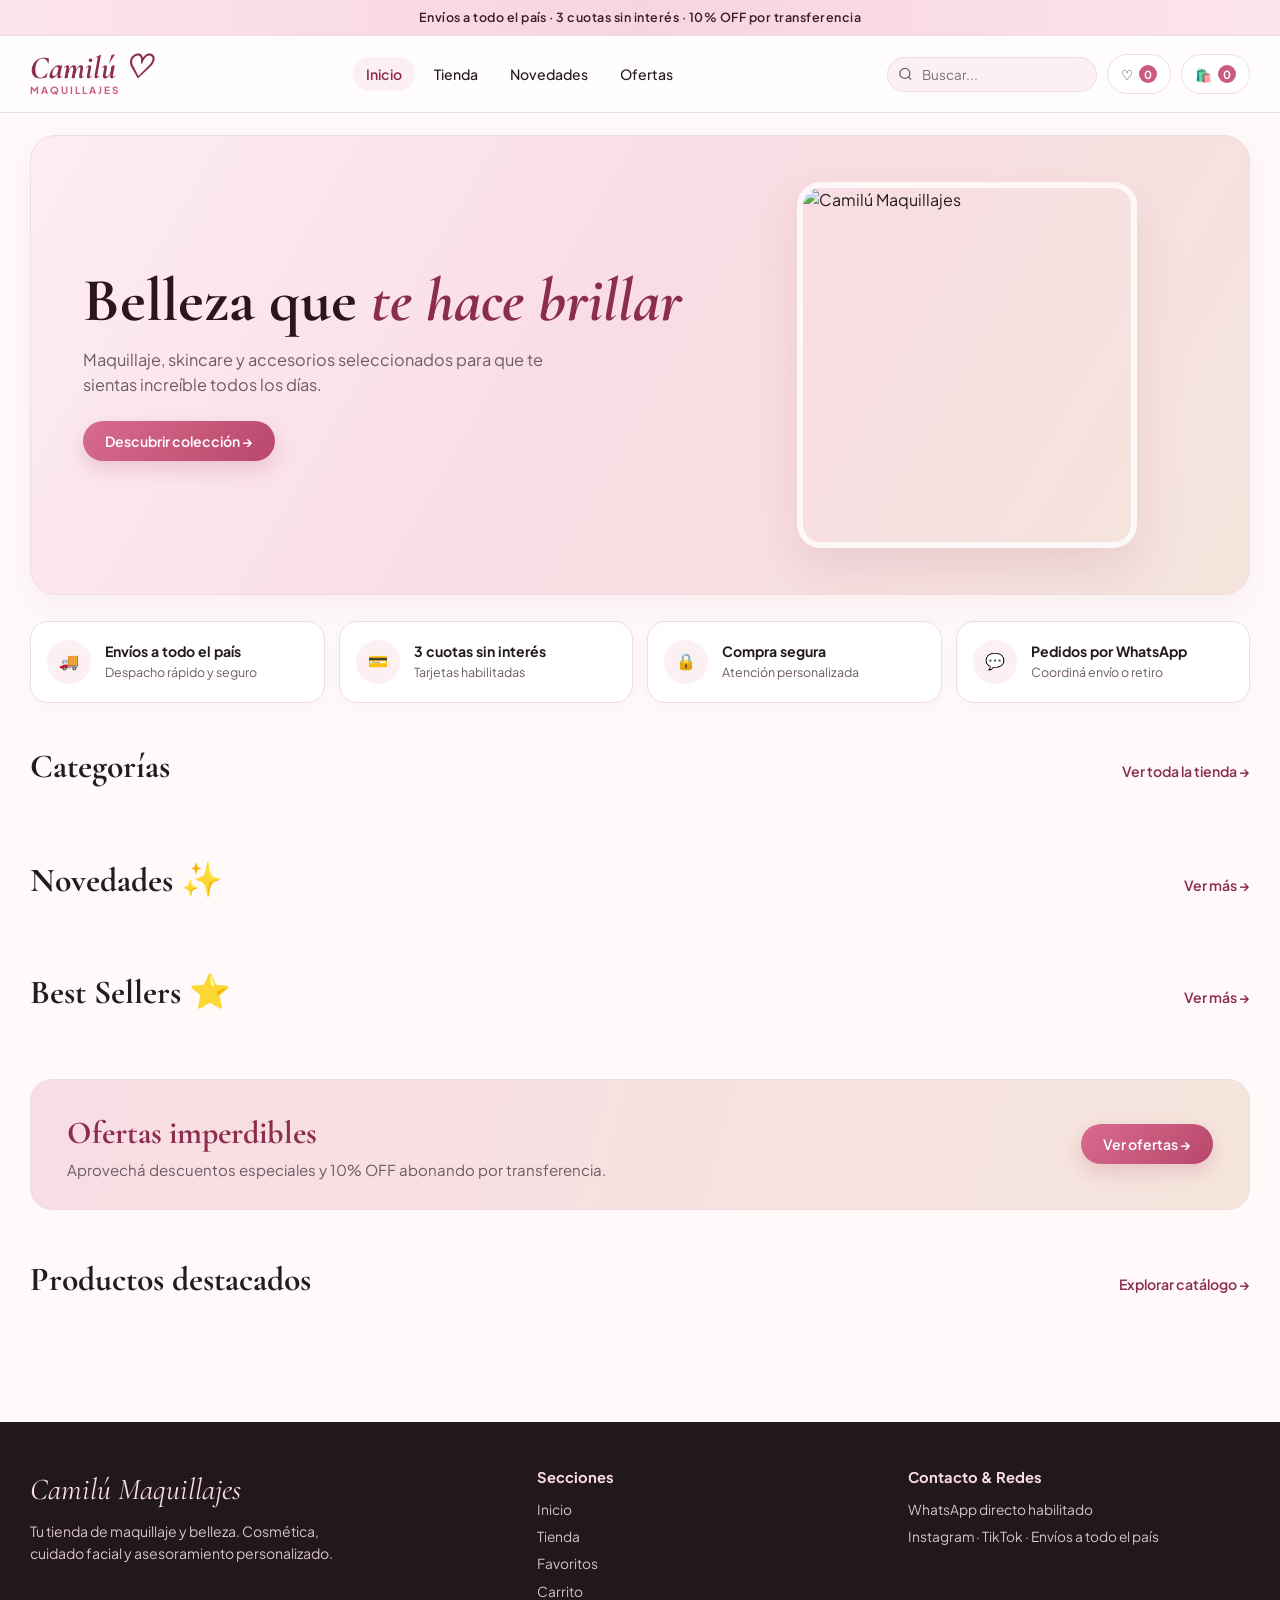
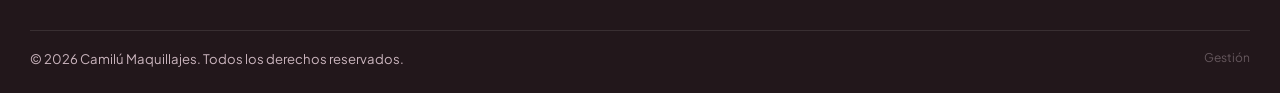
==== commit c0787047: "Update index.html" ====
--- a/index.html
+++ b/index.html
@@ -29,7 +29,6 @@
         <button class="nav-link" data-nav="tienda">Tienda</button>
         <button class="nav-link" data-nav="tienda" data-preset-tag="new">Novedades</button>
         <button class="nav-link" data-nav="tienda" data-preset-tag="discount">Ofertas</button>
-        <button class="nav-link" data-nav="admin">Panel Admin</button>
       </nav>
 
       <div class="header-right">
@@ -57,7 +56,6 @@
       <button class="nav-link" data-nav="tienda">Tienda / Catálogo</button>
       <button class="nav-link" data-nav="favoritos">Mis Favoritos</button>
       <button class="nav-link" data-nav="carrito">Mi Carrito</button>
-      <button class="nav-link" data-nav="admin">Panel Administrativo</button>
     </div>
   </header>
 
@@ -288,7 +286,7 @@
         <form id="adminLoginForm">
           <div class="form-field">
             <label>Email</label>
-            <input type="email" id="adminEmailInput" required placeholder="admin@camilu.com" />
+            <input type="email" id="adminEmailInput" required placeholder="maquillajescamilu@gmail.com" />
           </div>
           <div class="form-field">
             <label>Contraseña</label>
@@ -612,7 +610,7 @@
       </div>
       <div class="footer-bottom">
         <span>© 2026 Camilú Maquillajes. Todos los derechos reservados.</span>
-        <a href="#admin" data-nav="admin" style="color:#f9dce4; font-weight:600;">Panel Administrativo</a>
+        <a href="#admin" data-nav="admin" style="color:rgba(214,194,202,0.38); font-size:0.75rem; text-decoration:none;">Gestión</a>
       </div>
     </div>
   </footer>
@@ -644,6 +642,24 @@
       manageProductId: null
     };
 
+    function persistCart() {
+      localStorage.setItem('camilu_cart_v4', JSON.stringify(state.cart));
+      updateHeaderBadges();
+    }
+
+    function persistFavorites() {
+      localStorage.setItem('camilu_favs_v4', JSON.stringify(state.favorites));
+      updateHeaderBadges();
+    }
+
+    function updateHeaderBadges() {
+      const cartTotalQty = state.cart.reduce((acc, item) => acc + (item.qty || 1), 0);
+      const cartBadge = document.getElementById('cartCountBadge');
+      const favBadge = document.getElementById('favCountBadge');
+      if (cartBadge) cartBadge.textContent = String(cartTotalQty);
+      if (favBadge) favBadge.textContent = String(state.favorites.length);
+    }
+
     function navigateTo(viewName, presetTag = null) {
       if (presetTag) {
         state.filters.tag = presetTag;
@@ -657,13 +673,339 @@
       document.querySelectorAll('.nav-link').forEach(btn => {
         btn.classList.toggle('active', btn.dataset.nav === viewName && !btn.dataset.presetTag);
       });
-      document.getElementById('mobileDrawer').classList.remove('open');
+      document.getElementById('mobileDrawer')?.classList.remove('open');
       window.scrollTo({ top: 0, behavior: 'smooth' });
 
       if (viewName === 'tienda') renderCatalog();
       if (viewName === 'carrito') renderCartPage();
       if (viewName === 'favoritos') renderFavoritesPage();
       if (viewName === 'admin') checkAdminSession();
+    }
+
+    function renderProductCard(product) {
+      const imgUrl = resolveProductImage(product, getPublicImageUrl) || 'https://placehold.co/400x400/f9dce4/8b2e4d?text=Camilu';
+      const isFav = state.favorites.includes(product.id);
+      const priceLabel = product.has_price_range
+        ? `Desde ${formatARS(product.final_price)}`
+        : formatARS(product.final_price);
+      const hasOld = product.old_price && Number(product.old_price) > Number(product.final_price);
+
+      return `
+        <article class="product-card" data-product-id="${product.id}">
+          <div class="product-media">
+            <img src="${imgUrl}" alt="${product.name}" loading="lazy" />
+            <button class="fav-btn ${isFav ? 'active' : ''}" data-fav-id="${product.id}" aria-label="Guardar en favoritos">
+              ${isFav ? '♥' : '♡'}
+            </button>
+          </div>
+          <div class="product-body">
+            <div class="product-meta">${product.category_name || 'Belleza'}</div>
+            <h3 class="product-title">${product.name}</h3>
+            <div class="product-price-row">
+              <span class="product-price">${priceLabel}</span>
+              ${hasOld ? `<span class="product-old-price">${formatARS(product.old_price)}</span>` : ''}
+            </div>
+            <div class="product-actions">
+              <button class="btn btn-beauty btn-sm" data-open-detail="${product.id}">Ver detalle</button>
+            </div>
+          </div>
+        </article>
+      `;
+    }
+
+    function renderHero() {
+      const heroEl = document.getElementById('heroCarousel');
+      if (!heroEl || !state.banners.length) return;
+
+      const b = state.banners[0];
+      const imgUrl = resolveSiteImage(b, getPublicImageUrl) || 'https://placehold.co/500x540/f9dce4/8b2e4d?text=Camilu+Beauty';
+      heroEl.innerHTML = `
+        <div class="hero-slide active">
+          <div class="hero-text">
+            <h1>${b.title || 'Belleza que <em>te hace brillar</em>'}</h1>
+            <p>${b.subtitle || 'Maquillaje, skincare y accesorios seleccionados para que te sientas increíble todos los días.'}</p>
+            <button class="btn btn-beauty" data-nav="tienda">${b.button_text || 'Descubrir colección →'}</button>
+          </div>
+          <div class="hero-visual">
+            <img src="${imgUrl}" alt="${b.title || 'Camilú Maquillajes'}" />
+          </div>
+        </div>
+      `;
+    }
+
+    function renderHome() {
+      renderHero();
+
+      const catGrid = document.getElementById('homeCategoriesGrid');
+      if (catGrid) {
+        catGrid.innerHTML = state.categories.map(cat => `
+          <button class="category-chip" data-filter-cat="${cat.id}">
+            <span>${cat.name}</span>
+          </button>
+        `).join('');
+      }
+
+      const newGrid = document.getElementById('homeNewGrid');
+      const bestGrid = document.getElementById('homeBestGrid');
+      const featGrid = document.getElementById('homeFeaturedGrid');
+
+      const newItems = state.products.filter(p => p.is_new).slice(0, 8);
+      const bestItems = state.products.filter(p => p.is_bestseller).slice(0, 8);
+      const featItems = state.products.filter(p => p.is_featured).slice(0, 8);
+
+      if (newGrid) newGrid.innerHTML = (newItems.length ? newItems : state.products.slice(0, 4)).map(renderProductCard).join('');
+      if (bestGrid) bestGrid.innerHTML = (bestItems.length ? bestItems : state.products.slice(0, 4)).map(renderProductCard).join('');
+      if (featGrid) featGrid.innerHTML = (featItems.length ? featItems : state.products.slice(0, 4)).map(renderProductCard).join('');
+    }
+
+    function renderSidebarFilters() {
+      const catWrap = document.getElementById('sidebarCategories');
+      const brandWrap = document.getElementById('sidebarBrands');
+
+      if (catWrap) {
+        catWrap.innerHTML = `
+          <label class="filter-option">
+            <input type="radio" name="catFilter" value="all" ${state.filters.category === 'all' ? 'checked' : ''} /> Todas
+          </label>
+          ${state.categories.map(c => `
+            <label class="filter-option">
+              <input type="radio" name="catFilter" value="${c.id}" ${String(state.filters.category) === String(c.id) ? 'checked' : ''} /> ${c.name}
+            </label>
+          `).join('')}
+        `;
+      }
+
+      if (brandWrap) {
+        brandWrap.innerHTML = `
+          <label class="filter-option">
+            <input type="radio" name="brandFilter" value="all" ${state.filters.brand === 'all' ? 'checked' : ''} /> Todas
+          </label>
+          ${state.brands.map(b => `
+            <label class="filter-option">
+              <input type="radio" name="brandFilter" value="${b.id}" ${String(state.filters.brand) === String(b.id) ? 'checked' : ''} /> ${b.name}
+            </label>
+          `).join('')}
+        `;
+      }
+    }
+
+    function renderCatalog() {
+      renderSidebarFilters();
+      let list = [...state.products];
+
+      if (state.filters.category !== 'all') {
+        list = list.filter(p => String(p.category_id) === String(state.filters.category));
+      }
+      if (state.filters.brand !== 'all') {
+        list = list.filter(p => String(p.brand_id) === String(state.filters.brand));
+      }
+      if (state.filters.priceRange !== 'all') {
+        const [minP, maxP] = state.filters.priceRange.split('-').map(Number);
+        list = list.filter(p => Number(p.final_price) >= minP && Number(p.final_price) <= maxP);
+      }
+      if (state.filters.tag === 'discount') {
+        list = list.filter(p => Number(p.discount_percent) > 0 || (p.old_price && Number(p.old_price) > Number(p.final_price)));
+      } else if (state.filters.tag === 'bestseller') {
+        list = list.filter(p => p.is_bestseller);
+      } else if (state.filters.tag === 'new') {
+        list = list.filter(p => p.is_new);
+      }
+      if (state.filters.search.trim()) {
+        const q = state.filters.search.trim().toLowerCase();
+        list = list.filter(p =>
+          (p.name || '').toLowerCase().includes(q) ||
+          (p.brand_name || '').toLowerCase().includes(q) ||
+          (p.category_name || '').toLowerCase().includes(q)
+        );
+      }
+
+      if (state.filters.sort === 'price_asc') {
+        list.sort((a, b) => Number(a.final_price) - Number(b.final_price));
+      } else if (state.filters.sort === 'price_desc') {
+        list.sort((a, b) => Number(b.final_price) - Number(a.final_price));
+      } else if (state.filters.sort === 'newest') {
+        list.sort((a, b) => new Date(b.created_at) - new Date(a.created_at));
+      }
+
+      const grid = document.getElementById('catalogProductsGrid');
+      if (!grid) return;
+      grid.innerHTML = list.length
+        ? list.map(renderProductCard).join('')
+        : '<p style="color:var(--text-muted); padding:20px;">No encontramos productos con esos filtros.</p>';
+    }
+
+    async function openProductDetail(productId) {
+      const product = state.products.find(p => String(p.id) === String(productId));
+      if (!product) return;
+      state.selectedProductId = product.id;
+
+      const [imgRes, varRes] = await Promise.all([
+        supabase.from('product_images').select('*').eq('product_id', product.id).order('is_primary', { ascending: false }).order('sort_order'),
+        supabase.from('product_variants').select('*').eq('product_id', product.id).eq('is_active', true).order('sort_order')
+      ]);
+
+      const images = imgRes.data || [];
+      const variants = varRes.data || [];
+      const mainImg = images.length
+        ? resolveProductImage({ image_path: images[0].storage_path, image_external_url: images[0].external_url }, getPublicImageUrl)
+        : (resolveProductImage(product, getPublicImageUrl) || 'https://placehold.co/500x500/f9dce4/8b2e4d?text=Camilu');
+
+      const container = document.getElementById('productDetailContainer');
+      if (container) {
+        container.innerHTML = `
+          <div class="detail-gallery">
+            <img src="${mainImg}" alt="${product.name}" id="detailMainImg" />
+          </div>
+          <div class="detail-info">
+            <div class="product-meta">${product.category_name || 'Belleza'}${product.brand_name ? ` · ${product.brand_name}` : ''}</div>
+            <h1>${product.name}</h1>
+            <div class="product-price" style="font-size:1.5rem; margin:10px 0;">${formatARS(product.final_price)}</div>
+            <p style="color:var(--text-muted); margin-bottom:16px;">${product.description || 'Producto seleccionado de Camilú Maquillajes.'}</p>
+
+            ${variants.length ? `
+              <div class="form-field">
+                <label>Elegí un tono / variante</label>
+                <div style="display:flex; gap:8px; flex-wrap:wrap;" id="detailVariantList">
+                  ${variants.map((v, idx) => `
+                    <button type="button" class="btn btn-outline btn-sm variant-pill ${idx === 0 ? 'active' : ''}" data-variant-id="${v.id}" data-variant-name="${v.name}" data-variant-price="${v.price_override ?? product.final_price}">
+                      ${v.color_hex ? `<span style="display:inline-block;width:10px;height:10px;border-radius:50%;background:${v.color_hex};margin-right:5px;"></span>` : ''}
+                      ${v.name}
+                    </button>
+                  `).join('')}
+                </div>
+              </div>
+            ` : ''}
+
+            <div style="display:flex; gap:10px; margin-top:18px; flex-wrap:wrap;">
+              <button class="btn btn-beauty" id="detailAddCartBtn">Agregar al carrito</button>
+            </div>
+          </div>
+        `;
+
+        let selectedVariant = variants[0] || null;
+        container.querySelectorAll('.variant-pill').forEach(btn => {
+          btn.addEventListener('click', () => {
+            container.querySelectorAll('.variant-pill').forEach(b => b.classList.remove('active'));
+            btn.classList.add('active');
+            selectedVariant = variants.find(v => String(v.id) === String(btn.dataset.variantId)) || null;
+          });
+        });
+
+        document.getElementById('detailAddCartBtn')?.addEventListener('click', () => {
+          const unitPrice = selectedVariant && selectedVariant.price_override != null
+            ? Number(selectedVariant.price_override)
+            : Number(product.final_price);
+          const itemKey = `${product.id}-${selectedVariant ? selectedVariant.id : 'base'}`;
+          const existing = state.cart.find(i => i.key === itemKey);
+          if (existing) {
+            existing.qty += 1;
+          } else {
+            state.cart.push({
+              key: itemKey,
+              productId: product.id,
+              variantId: selectedVariant ? selectedVariant.id : null,
+              name: product.name,
+              variantName: selectedVariant ? selectedVariant.name : null,
+              price: unitPrice,
+              qty: 1
+            });
+          }
+          persistCart();
+          navigateTo('carrito');
+        });
+      }
+
+      const relGrid = document.getElementById('relatedProductsGrid');
+      if (relGrid) {
+        const related = state.products.filter(p => p.id !== product.id && p.category_id === product.category_id).slice(0, 4);
+        relGrid.innerHTML = related.map(renderProductCard).join('');
+      }
+
+      navigateTo('detalle');
+    }
+
+    function renderCartPage() {
+      const itemsEl = document.getElementById('cartItemsContainer');
+      const subEl = document.getElementById('cartSubtotal');
+      const discEl = document.getElementById('cartTransferDiscount');
+      const totEl = document.getElementById('cartGrandTotal');
+      const shipNotice = document.getElementById('freeShippingNotice');
+
+      if (!itemsEl) return;
+
+      if (!state.cart.length) {
+        itemsEl.innerHTML = '<p style="color:var(--text-muted);">Tu carrito está vacío por ahora.</p>';
+      } else {
+        itemsEl.innerHTML = state.cart.map((item, idx) => `
+          <div class="cart-item-row" style="display:flex; justify-content:space-between; align-items:center; gap:12px; padding:10px 0; border-bottom:1px solid var(--border);">
+            <div>
+              <strong>${item.name}</strong>
+              ${item.variantName ? `<div style="font-size:0.82rem; color:var(--text-muted);">Tono: ${item.variantName}</div>` : ''}
+              <div style="font-size:0.88rem; color:var(--pink-deep); font-weight:600;">${formatARS(item.price)}</div>
+            </div>
+            <div style="display:flex; align-items:center; gap:8px;">
+              <button class="btn btn-outline btn-sm" data-cart-dec="${idx}">-</button>
+              <span>${item.qty}</span>
+              <button class="btn btn-outline btn-sm" data-cart-inc="${idx}">+</button>
+              <button class="btn btn-outline btn-sm" data-cart-rem="${idx}">✕</button>
+            </div>
+          </div>
+        `).join('');
+      }
+
+      const subtotal = state.cart.reduce((acc, i) => acc + Number(i.price) * Number(i.qty || 1), 0);
+      const paymentVal = document.getElementById('paymentMethodSelect')?.value || 'Transferencia (10% OFF)';
+      const discount = paymentVal.includes('10% OFF') ? Math.round(subtotal * 0.1) : 0;
+      const grandTotal = Math.max(0, subtotal - discount);
+
+      if (subEl) subEl.textContent = formatARS(subtotal);
+      if (discEl) discEl.textContent = `-${formatARS(discount)}`;
+      if (totEl) totEl.textContent = formatARS(grandTotal);
+
+      const freeShipMin = Number(state.settings.free_shipping_min || 0);
+      if (shipNotice) {
+        if (freeShipMin > 0) {
+          shipNotice.textContent = subtotal >= freeShipMin
+            ? '¡Ya tenés envío gratis habilitado!'
+            : `Agregá ${formatARS(freeShipMin - subtotal)} más para envío gratis.`;
+        } else {
+          shipNotice.textContent = 'Coordiná envío o retiro directo por WhatsApp.';
+        }
+      }
+    }
+
+    function renderFavoritesPage() {
+      const grid = document.getElementById('favoritesGrid');
+      if (!grid) return;
+      const favProducts = state.products.filter(p => state.favorites.includes(p.id));
+      grid.innerHTML = favProducts.length
+        ? favProducts.map(renderProductCard).join('')
+        : '<p style="color:var(--text-muted);">Todavía no guardaste productos en favoritos.</p>';
+    }
+
+    function applySettingsUI() {
+      if (state.settings.top_bar_text) {
+        const el = document.getElementById('topBarText');
+        const inp = document.getElementById('cfgTopBar');
+        if (el) el.textContent = state.settings.top_bar_text;
+        if (inp) inp.value = state.settings.top_bar_text;
+      }
+      if (state.settings.footer_about) {
+        const el = document.getElementById('footerAboutText');
+        const inp = document.getElementById('cfgFooterAbout');
+        if (el) el.textContent = state.settings.footer_about;
+        if (inp) inp.value = state.settings.footer_about;
+      }
+      if (state.settings.whatsapp_number) {
+        const inp = document.getElementById('cfgWhatsapp');
+        const info = document.getElementById('footerWhatsappInfo');
+        if (inp) inp.value = state.settings.whatsapp_number;
+        if (info) info.textContent = `WhatsApp: +${state.settings.whatsapp_number}`;
+      }
+      if (state.settings.free_shipping_min !== undefined) {
+        const inp = document.getElementById('cfgFreeShip');
+        if (inp) inp.value = state.settings.free_shipping_min;
+      }
     }
 
     async function loadStorefrontData() {
@@ -686,908 +1028,576 @@
         state.settings[row.key] = row.value;
       });
 
-      applySiteSettings();
-      renderHero();
-      renderHomeCategories();
-      renderHomeCarousels();
-      renderSidebarFilters();
-      renderCatalog();
-      updateBadges();
-    }
-
-    function applySiteSettings() {
-      if (state.settings.top_bar_text) {
-        document.getElementById('topBarText').textContent = state.settings.top_bar_text;
-      }
-      if (state.settings.free_shipping_min && Number(state.settings.free_shipping_min) > 0) {
-        document.getElementById('benefitShippingSub').textContent =
-          `Gratis desde ${formatARS(state.settings.free_shipping_min)}`;
-      }
-      if (state.settings.footer_about) {
-        document.getElementById('footerAboutText').textContent = state.settings.footer_about;
-      }
-      if (state.settings.whatsapp_number) {
-        document.getElementById('footerWhatsappInfo').textContent = `WhatsApp: +${state.settings.whatsapp_number}`;
-      }
-    }
-
-    function renderHero() {
-      if (!state.banners.length) return;
-      const hero = document.getElementById('heroCarousel');
-      hero.innerHTML = state.banners.map((b, i) => {
-        const imgUrl = resolveSiteImage(b) || 'https://placehold.co/500x540/f9dce4/8b2e4d?text=Camilu+Beauty';
+      applySettingsUI();
+      renderHome();
+      if (state.view === 'tienda') renderCatalog();
+      if (state.view === 'favoritos') renderFavoritesPage();
+    }
+
+    // --- PANEL ADMIN & SUPABASE AUTH ---
+    async function checkAdminSession() {
+      const { data: { session } } = await supabase.auth.getSession();
+      const gate = document.getElementById('adminAuthGate');
+      const work = document.getElementById('adminWorkspace');
+
+      if (!session) {
+        if (gate) gate.style.display = 'block';
+        if (work) work.style.display = 'none';
+        return;
+      }
+
+      const { data: isAdminFlag, error } = await supabase.rpc('is_admin');
+      if (error || !isAdminFlag) {
+        alert('Tu cuenta no está habilitada como administradora en Supabase.');
+        await supabase.auth.signOut();
+        if (gate) gate.style.display = 'block';
+        if (work) work.style.display = 'none';
+        return;
+      }
+
+      if (gate) gate.style.display = 'none';
+      if (work) work.style.display = 'grid';
+      await loadAdminData();
+    }
+
+    async function loadAdminData() {
+      const [prods, cats, brands, discs, bans] = await Promise.all([
+        supabase.from('products').select('*, categories(name), brands(name), product_images(*), product_variants(*)').order('id', { ascending: false }),
+        supabase.from('categories').select('*').order('sort_order'),
+        supabase.from('brands').select('*').order('name'),
+        supabase.from('discounts').select('*').order('id', { ascending: false }),
+        supabase.from('banners').select('*').order('sort_order')
+      ]);
+
+      state.adminCategories = cats.data || [];
+      state.adminBrands = brands.data || [];
+
+      const prodList = prods.data || [];
+      const discList = discs.data || [];
+
+      document.getElementById('kpiProductsCount').textContent = String(prodList.length);
+      document.getElementById('kpiOffersCount').textContent = String(discList.length);
+      document.getElementById('kpiNewCount').textContent = String(prodList.filter(p => p.is_new).length);
+
+      document.getElementById('prodCategory').innerHTML = '<option value="">Sin categoría</option>' +
+        state.adminCategories.map(c => `<option value="${c.id}">${c.name}</option>`).join('');
+      document.getElementById('prodBrand').innerHTML = '<option value="">Sin marca</option>' +
+        state.adminBrands.map(b => `<option value="${b.id}">${b.name}</option>`).join('');
+
+      document.getElementById('adminProductsTbody').innerHTML = prodList.map(p => {
+        const primary = (p.product_images || []).find(i => i.is_primary) || (p.product_images || [])[0];
+        const thumb = primary
+          ? resolveProductImage({ image_path: primary.storage_path, image_external_url: primary.external_url }, getPublicImageUrl)
+          : 'https://placehold.co/56x56/f9dce4/8b2e4d?text=Img';
+        const varCount = (p.product_variants || []).length;
+
         return `
-          <div class="hero-slide ${i === 0 ? 'active' : ''}">
-            <div class="hero-text">
-              <h1>${b.title || 'Belleza que <em>te hace brillar</em>'}</h1>
-              <p>${b.subtitle || 'Descubrí nuestra colección de maquillaje y cuidado personal.'}</p>
-              <button class="btn btn-beauty" data-nav="tienda">${b.button_text || 'Descubrir colección →'}</button>
-            </div>
-            <div class="hero-visual">
-              <img src="${imgUrl}" alt="${b.title || 'Banner'}" />
-            </div>
-          </div>
-        `;
-      }).join('') + (state.banners.length > 1 ? `
-        <div class="hero-dots">
-          ${state.banners.map((_, idx) => `<button class="hero-dot ${idx === 0 ? 'active' : ''}" data-dot="${idx}"></button>`).join('')}
-        </div>
-      ` : '');
-
-      hero.querySelectorAll('[data-nav]').forEach(btn => {
-        btn.addEventListener('click', () => navigateTo(btn.dataset.nav));
-      });
-      hero.querySelectorAll('.hero-dot').forEach(dot => {
-        dot.addEventListener('click', () => {
-          const idx = Number(dot.dataset.dot);
-          hero.querySelectorAll('.hero-slide').forEach((s, i) => s.classList.toggle('active', i === idx));
-          hero.querySelectorAll('.hero-dot').forEach((d, i) => d.classList.toggle('active', i === idx));
-        });
-      });
-    }
-
-    function renderHomeCategories() {
-      const wrap = document.getElementById('homeCategoriesGrid');
-      if (!state.categories.length) {
-        wrap.innerHTML = `<div class="empty-msg" style="grid-column:1/-1;">Cargá categorías desde el Panel Admin para verlas aquí.</div>`;
-        return;
-      }
-
-      wrap.innerHTML = state.categories.slice(0, 5).map(cat => {
-        const imgUrl = resolveSiteImage(cat);
-        const initial = (cat.name || 'C').charAt(0).toUpperCase();
-        return `
-          <div class="cat-circle-card" data-cat-jump="${cat.id}">
-            <div class="cat-avatar">
-              ${imgUrl ? `<img src="${imgUrl}" alt="${cat.name}" />` : `<span>${initial}</span>`}
-            </div>
-            <div class="cat-label">${cat.name}</div>
-          </div>
+          <tr>
+            <td><img src="${thumb}" alt="${p.name}" style="width:48px;height:48px;object-fit:cover;border-radius:8px;" /></td>
+            <td><strong>${p.name}</strong><br><span style="font-size:0.78rem;color:var(--text-muted);">${p.categories?.name || 'Sin cat.'}</span></td>
+            <td>${formatARS(p.price)}</td>
+            <td>Stock: ${p.stock}${varCount ? ` · ${varCount} tonos` : ''}</td>
+            <td>${p.is_active ? 'Activo' : 'Oculto'}</td>
+            <td style="display:flex;gap:6px;flex-wrap:wrap;">
+              <button class="btn btn-outline btn-sm" data-manage-prod="${p.id}">Tonos/Fotos</button>
+              <button class="btn btn-outline btn-sm" data-del-prod="${p.id}">Borrar</button>
+            </td>
+          </tr>
         `;
       }).join('');
 
-      wrap.querySelectorAll('[data-cat-jump]').forEach(card => {
-        card.addEventListener('click', () => {
-          state.filters.category = String(card.dataset.catJump);
-          navigateTo('tienda');
-          syncCategoryRadios();
-          renderCatalog();
+      document.getElementById('adminCategoriesTbody').innerHTML = state.adminCategories.map(c => `
+        <tr>
+          <td>${c.name}</td>
+          <td>${c.slug}</td>
+          <td><button class="btn btn-outline btn-sm" data-del-cat="${c.id}">Borrar</button></td>
+        </tr>
+      `).join('');
+
+      document.getElementById('adminBrandsTbody').innerHTML = state.adminBrands.map(b => `
+        <tr>
+          <td>${b.name}</td>
+          <td>${b.slug}</td>
+          <td><button class="btn btn-outline btn-sm" data-del-brand="${b.id}">Borrar</button></td>
+        </tr>
+      `).join('');
+
+      document.getElementById('adminDiscountsTbody').innerHTML = discList.map(d => `
+        <tr>
+          <td>${d.name}</td>
+          <td>${d.percent}%</td>
+          <td>${d.scope}</td>
+          <td><button class="btn btn-outline btn-sm" data-del-disc="${d.id}">Borrar</button></td>
+        </tr>
+      `).join('');
+
+      document.getElementById('adminBannersTbody').innerHTML = (bans.data || []).map(b => `
+        <tr>
+          <td>${b.title}</td>
+          <td>${b.subtitle || ''}</td>
+          <td><button class="btn btn-outline btn-sm" data-del-ban="${b.id}">Borrar</button></td>
+        </tr>
+      `).join('');
+    }
+
+    // --- EVENT LISTENERS ---
+    document.addEventListener('click', async (e) => {
+      const navEl = e.target.closest('[data-nav]');
+      if (navEl) {
+        e.preventDefault();
+        navigateTo(navEl.dataset.nav, navEl.dataset.presetTag || null);
+        return;
+      }
+
+      const favBtn = e.target.closest('[data-fav-id]');
+      if (favBtn) {
+        e.stopPropagation();
+        const id = Number(favBtn.dataset.favId);
+        if (state.favorites.includes(id)) {
+          state.favorites = state.favorites.filter(x => x !== id);
+        } else {
+          state.favorites.push(id);
+        }
+        persistFavorites();
+        renderHome();
+        if (state.view === 'tienda') renderCatalog();
+        if (state.view === 'favoritos') renderFavoritesPage();
+        return;
+      }
+
+      const detailBtn = e.target.closest('[data-open-detail]');
+      if (detailBtn) {
+        openProductDetail(detailBtn.dataset.openDetail);
+        return;
+      }
+
+      const cardEl = e.target.closest('.product-card');
+      if (cardEl && !e.target.closest('button')) {
+        openProductDetail(cardEl.dataset.productId);
+        return;
+      }
+
+      const catChip = e.target.closest('[data-filter-cat]');
+      if (catChip) {
+        state.filters.category = catChip.dataset.filterCat;
+        navigateTo('tienda');
+        return;
+      }
+
+      const cartDec = e.target.closest('[data-cart-dec]');
+      if (cartDec) {
+        const idx = Number(cartDec.dataset.cartDec);
+        if (state.cart[idx].qty > 1) state.cart[idx].qty -= 1;
+        else state.cart.splice(idx, 1);
+        persistCart();
+        renderCartPage();
+        return;
+      }
+
+      const cartInc = e.target.closest('[data-cart-inc]');
+      if (cartInc) {
+        const idx = Number(cartInc.dataset.cartInc);
+        state.cart[idx].qty += 1;
+        persistCart();
+        renderCartPage();
+        return;
+      }
+
+      const cartRem = e.target.closest('[data-cart-rem]');
+      if (cartRem) {
+        const idx = Number(cartRem.dataset.cartRem);
+        state.cart.splice(idx, 1);
+        persistCart();
+        renderCartPage();
+        return;
+      }
+
+      const adminTabBtn = e.target.closest('[data-admin-tab]');
+      if (adminTabBtn) {
+        const tab = adminTabBtn.dataset.adminTab;
+        document.querySelectorAll('.admin-nav-btn').forEach(b => b.classList.toggle('active', b === adminTabBtn));
+        document.querySelectorAll('.admin-tab-pane').forEach(p => {
+          p.style.display = p.id === `admin-tab-${tab}` ? 'block' : 'none';
+          p.classList.toggle('active', p.id === `admin-tab-${tab}`);
         });
-      });
-    }
-
-    function buildProductCard(p) {
-      const imgUrl = resolveProductImage(p);
-      const isFav = state.favorites.includes(p.id);
-      const hasDisc = Number(p.discount_percent) > 0;
-
-      return `
-        <article class="product-card">
-          <div class="card-top-badges">
-            ${!p.in_stock ? `<span class="pill-badge pill-out">Sin stock</span>` : ''}
-            ${hasDisc ? `<span class="pill-badge pill-offer">-${Math.round(p.discount_percent)}% OFF</span>` : ''}
-            ${p.is_bestseller ? `<span class="pill-badge pill-best">Best Seller</span>` : ''}
-            ${p.is_new && !hasDisc ? `<span class="pill-badge pill-new">Nuevo</span>` : ''}
-          </div>
-
-          <button class="fav-float-btn ${isFav ? 'active' : ''}" data-fav="${p.id}" aria-label="Guardar en favoritos">
-            ${isFav ? '♥' : '♡'}
-          </button>
-
-          <div class="card-img-box" data-open-detail="${p.id}">
-            <img src="${imgUrl}" alt="${p.name}" loading="lazy" />
-          </div>
-
-          <div class="card-body">
-            <div class="card-brand">${p.brand_name || 'Camilú'}</div>
-            <h3 class="card-title" data-open-detail="${p.id}">${p.name}</h3>
-            <div class="card-price-row">
-              <span class="price-now">${p.has_price_range ? 'Desde ' : ''}${formatARS(p.final_price)}</span>
-              ${p.old_price ? `<span class="price-was">${formatARS(p.old_price)}</span>` : ''}
-            </div>
-            <button class="btn btn-soft btn-sm" style="width:100%;" data-quick-add="${p.id}" ${!p.in_stock ? 'disabled' : ''}>
-              ${p.has_variants ? 'Elegir tono' : (p.in_stock ? 'Agregar al carrito' : 'Agotado')}
-            </button>
-          </div>
-        </article>
-      `;
-    }
-
-    function bindCardEvents(container) {
-      container.querySelectorAll('[data-open-detail]').forEach(el => {
-        el.addEventListener('click', () => openProductDetail(Number(el.dataset.openDetail)));
-      });
-      container.querySelectorAll('[data-fav]').forEach(btn => {
-        btn.addEventListener('click', e => {
-          e.stopPropagation();
-          toggleFavorite(Number(btn.dataset.fav));
-        });
-      });
-      container.querySelectorAll('[data-quick-add]').forEach(btn => {
-        btn.addEventListener('click', e => {
-          e.stopPropagation();
-          const p = state.products.find(x => x.id === Number(btn.dataset.quickAdd));
-          if (!p) return;
-          if (p.has_variants) {
-            openProductDetail(p.id);
-          } else {
-            addToCart({
-              key: `${p.id}-base`,
-              product_id: p.id,
-              variant_id: null,
-              name: p.name,
-              variant_name: null,
-              price: Number(p.final_price),
-              image: resolveProductImage(p),
-              qty: 1
-            });
-          }
-        });
-      });
-    }
-
-    function renderHomeCarousels() {
-      const newList = state.products.filter(p => p.is_new).slice(0, 4);
-      const bestList = state.products.filter(p => p.is_bestseller).slice(0, 4);
-      const featList = state.products.filter(p => p.is_featured).slice(0, 4);
-
-      const fallback = state.products.slice(0, 4);
-      const renderSlice = (id, arr) => {
-        const el = document.getElementById(id);
-        const items = arr.length ? arr : fallback;
-        el.innerHTML = items.length
-          ? items.map(buildProductCard).join('')
-          : `<div class="empty-msg" style="grid-column:1/-1;">Aún no hay productos cargados en Supabase.</div>`;
-        bindCardEvents(el);
-      };
-
-      renderSlice('homeNewGrid', newList);
-      renderSlice('homeBestGrid', bestList);
-      renderSlice('homeFeaturedGrid', featList);
-    }
-
-    function renderSidebarFilters() {
-      const catWrap = document.getElementById('sidebarCategories');
-      catWrap.innerHTML = `<label class="filter-option"><input type="radio" name="sideCat" value="all" checked /> Todas</label>` +
-        state.categories.map(c => `<label class="filter-option"><input type="radio" name="sideCat" value="${c.id}" /> ${c.name}</label>`).join('');
-
-      const brandWrap = document.getElementById('sidebarBrands');
-      brandWrap.innerHTML = `<label class="filter-option"><input type="radio" name="sideBrand" value="all" checked /> Todas</label>` +
-        state.brands.map(b => `<label class="filter-option"><input type="radio" name="sideBrand" value="${b.id}" /> ${b.name}</label>`).join('');
-
-      catWrap.querySelectorAll('input').forEach(r => {
-        r.addEventListener('change', () => { state.filters.category = r.value; renderCatalog(); });
-      });
-      brandWrap.querySelectorAll('input').forEach(r => {
-        r.addEventListener('change', () => { state.filters.brand = r.value; renderCatalog(); });
-      });
-    }
-
-    function syncCategoryRadios() {
-      document.querySelectorAll('input[name="sideCat"]').forEach(r => {
-        r.checked = r.value === state.filters.category;
-      });
-    }
-
-    function renderCatalog() {
-      const grid = document.getElementById('catalogProductsGrid');
-      let list = [...state.products];
-
-      if (state.filters.category !== 'all') {
-        list = list.filter(p => String(p.category_id) === state.filters.category);
-      }
-      if (state.filters.brand !== 'all') {
-        list = list.filter(p => String(p.brand_id) === state.filters.brand);
-      }
-      if (state.filters.priceRange !== 'all') {
-        const [min, max] = state.filters.priceRange.split('-').map(Number);
-        list = list.filter(p => Number(p.final_price) >= min && Number(p.final_price) <= max);
-      }
-      if (state.filters.tag === 'discount') list = list.filter(p => Number(p.discount_percent) > 0);
-      if (state.filters.tag === 'bestseller') list = list.filter(p => p.is_bestseller);
-      if (state.filters.tag === 'new') list = list.filter(p => p.is_new);
-
-      const q = (state.filters.search || '').trim().toLowerCase();
-      if (q) {
-        list = list.filter(p =>
-          p.name.toLowerCase().includes(q) ||
-          (p.brand_name && p.brand_name.toLowerCase().includes(q)) ||
-          (p.category_name && p.category_name.toLowerCase().includes(q))
-        );
-      }
-
-      if (state.filters.sort === 'price_asc') list.sort((a, b) => a.final_price - b.final_price);
-      if (state.filters.sort === 'price_desc') list.sort((a, b) => b.final_price - a.final_price);
-      if (state.filters.sort === 'newest') list.sort((a, b) => new Date(b.created_at) - new Date(a.created_at));
-
-      if (!list.length) {
-        grid.innerHTML = `<div class="empty-msg" style="grid-column:1/-1;">No encontramos productos con los filtros seleccionados.</div>`;
         return;
       }
 
-      grid.innerHTML = list.map(buildProductCard).join('');
-      bindCardEvents(grid);
-    }
-
-    async function openProductDetail(productId) {
-      const p = state.products.find(x => x.id === productId);
-      if (!p) return;
-      state.selectedProductId = productId;
-
-      const [imgRes, varRes] = await Promise.all([
-        supabase.from('product_images').select('*').eq('product_id', productId).order('is_primary', { ascending: false }).order('sort_order'),
-        supabase.from('product_variants').select('*, product_images(storage_path, thumb_path, external_url)').eq('product_id', productId).order('sort_order')
-      ]);
-
-      const gallery = (imgRes.data || []).map(i => resolveProductImage(i));
-      const mainFallback = resolveProductImage(p);
-      const photos = gallery.length ? gallery : [mainFallback];
-      let activePhoto = photos[0];
-
-      const variants = varRes.data || [];
-      let selectedVariant = variants.find(v => v.stock > 0) || variants[0] || null;
-      let qty = 1;
-
-      const container = document.getElementById('productDetailContainer');
-
-      function drawDetail() {
-        if (selectedVariant && selectedVariant.product_images) {
-          activePhoto = resolveProductImage(selectedVariant.product_images);
-        }
-
-        const basePrice = selectedVariant && selectedVariant.price_override !== null
-          ? Number(selectedVariant.price_override)
-          : Number(p.price);
-        const disc = Number(p.discount_percent || 0);
-        const unitPrice = Math.round(basePrice * (1 - disc / 100));
-        const isFav = state.favorites.includes(p.id);
-        const canBuy = !p.track_stock || (selectedVariant ? selectedVariant.stock > 0 : p.stock > 0);
-
-        container.innerHTML = `
-          <div class="gallery-wrap">
-            <div class="thumbs-col">
-              ${photos.map(url => `
-                <div class="thumb-item ${url === activePhoto ? 'active' : ''}" data-thumb="${url}">
-                  <img src="${url}" alt="${p.name}" />
-                </div>
-              `).join('')}
-            </div>
-            <div class="main-detail-img">
-              <img src="${activePhoto}" alt="${p.name}" />
-            </div>
-          </div>
-
-          <div>
-            <div class="card-brand">${p.brand_name || 'Camilú Maquillajes'} · ${p.category_name || 'Belleza'}</div>
-            <h1 style="font-family:var(--font-display); font-size:2.3rem; color:var(--text); line-height:1.1; margin:6px 0 10px;">${p.name}</h1>
-
-            <div class="card-price-row" style="margin-bottom:14px;">
-              <span class="price-now" style="font-size:1.5rem;">${formatARS(unitPrice)}</span>
-              ${disc > 0 ? `<span class="price-was">${formatARS(basePrice)}</span>` : ''}
-              ${disc > 0 ? `<span class="pill-badge pill-offer">-${Math.round(disc)}% OFF</span>` : ''}
-            </div>
-
-            <p style="color:var(--text-muted); font-size:0.94rem; margin-bottom:18px;">
-              ${p.description || 'Producto seleccionado de cosmética y belleza con excelente pigmentación y terminación.'}
-            </p>
-
-            ${variants.length ? `
-              <div style="font-size:0.86rem; font-weight:700;">Tonos / variantes disponibles:</div>
-              <div class="swatches-row">
-                ${variants.map(v => `
-                  <button class="swatch-pill ${selectedVariant && selectedVariant.id === v.id ? 'selected' : ''}"
-                    data-var-id="${v.id}" ${p.track_stock && v.stock <= 0 ? 'disabled' : ''}>
-                    ${v.color_hex ? `<span class="color-dot" style="background:${v.color_hex}"></span>` : ''}
-                    <span>${v.name}</span>
-                  </button>
-                `).join('')}
-              </div>
-            ` : ''}
-
-            <div style="display:flex; gap:12px; align-items:center; margin-bottom:14px; flex-wrap:wrap;">
-              <div class="qty-stepper">
-                <button type="button" id="detailQtyMinus">−</button>
-                <span id="detailQtyVal">${qty}</span>
-                <button type="button" id="detailQtyPlus">+</button>
-              </div>
-              <button type="button" class="btn btn-beauty" style="flex:1; min-width:190px;" id="detailAddCartBtn" ${!canBuy ? 'disabled' : ''}>
-                ${canBuy ? 'Agregar al carrito' : 'Sin stock'}
-              </button>
-            </div>
-
-            <button type="button" class="btn btn-outline" style="width:100%; margin-bottom:18px;" id="detailFavBtn">
-              ${isFav ? '♥ En tus favoritos' : '♡ Agregar a favoritos'}
-            </button>
-
-            <div style="background:var(--surface-soft); border-radius:14px; padding:14px; font-size:0.84rem; color:var(--text-muted); display:grid; gap:6px;">
-              <div>🚚 <strong>Envíos:</strong> A todo el país o retiro coordinado.</div>
-              <div>💳 <strong>Medios de pago:</strong> Transferencia (10% OFF), efectivo o cuotas según disponibilidad.</div>
-            </div>
-          </div>
-        `;
-
-        container.querySelectorAll('[data-thumb]').forEach(t => {
-          t.addEventListener('click', () => { activePhoto = t.dataset.thumb; drawDetail(); });
-        });
-        container.querySelectorAll('[data-var-id]').forEach(btn => {
-          btn.addEventListener('click', () => {
-            selectedVariant = variants.find(v => v.id === Number(btn.dataset.varId));
-            drawDetail();
-          });
-        });
-        document.getElementById('detailQtyMinus').addEventListener('click', () => {
-          if (qty > 1) { qty -= 1; drawDetail(); }
-        });
-        document.getElementById('detailQtyPlus').addEventListener('click', () => {
-          qty += 1; drawDetail();
-        });
-        document.getElementById('detailAddCartBtn').addEventListener('click', () => {
-          addToCart({
-            key: `${p.id}-${selectedVariant ? selectedVariant.id : 'base'}`,
-            product_id: p.id,
-            variant_id: selectedVariant ? selectedVariant.id : null,
-            name: p.name,
-            variant_name: selectedVariant ? selectedVariant.name : null,
-            price: unitPrice,
-            image: activePhoto,
-            qty
-          });
-          navigateTo('carrito');
-        });
-        document.getElementById('detailFavBtn').addEventListener('click', () => {
-          toggleFavorite(p.id);
-          drawDetail();
-        });
-      }
-
-      drawDetail();
-
-      const relGrid = document.getElementById('relatedProductsGrid');
-      const related = state.products.filter(x => x.id !== p.id && (!p.category_id || x.category_id === p.category_id)).slice(0, 4);
-      relGrid.innerHTML = (related.length ? related : state.products.filter(x => x.id !== p.id).slice(0, 4)).map(buildProductCard).join('');
-      bindCardEvents(relGrid);
-
-      navigateTo('detalle');
-    }
-
-    function toggleFavorite(productId) {
-      const idx = state.favorites.indexOf(productId);
-      if (idx >= 0) state.favorites.splice(idx, 1);
-      else state.favorites.push(productId);
-      localStorage.setItem('camilu_favs_v4', JSON.stringify(state.favorites));
-      updateBadges();
-      if (state.view === 'inicio') renderHomeCarousels();
-      if (state.view === 'tienda') renderCatalog();
-      if (state.view === 'favoritos') renderFavoritesPage();
-    }
-
-    function renderFavoritesPage() {
-      const grid = document.getElementById('favoritesGrid');
-      const favProducts = state.products.filter(p => state.favorites.includes(p.id));
-      if (!favProducts.length) {
-        grid.innerHTML = `<div class="empty-msg" style="grid-column:1/-1;">Todavía no guardaste productos en favoritos.</div>`;
+      const delProd = e.target.closest('[data-del-prod]');
+      if (delProd) {
+        if (!confirm('¿Eliminar este producto?')) return;
+        await supabase.from('products').delete().eq('id', delProd.dataset.delProd);
+        await loadAdminData();
+        await loadStorefrontData();
         return;
       }
-      grid.innerHTML = favProducts.map(buildProductCard).join('');
-      bindCardEvents(grid);
-    }
-
-    function addToCart(item) {
-      const existing = state.cart.find(c => c.key === item.key);
-      if (existing) existing.qty += item.qty;
-      else state.cart.push(item);
-      saveCart();
-    }
-
-    function saveCart() {
-      localStorage.setItem('camilu_cart_v4', JSON.stringify(state.cart));
-      updateBadges();
-      if (state.view === 'carrito') renderCartPage();
-    }
-
-    function updateBadges() {
-      document.getElementById('favCountBadge').textContent = state.favorites.length;
-      document.getElementById('cartCountBadge').textContent = state.cart.reduce((a, b) => a + b.qty, 0);
-    }
-
-    function renderCartPage() {
-      const listEl = document.getElementById('cartItemsContainer');
-      const subtotal = state.cart.reduce((acc, i) => acc + Number(i.price) * Number(i.qty), 0);
-      const payMethod = document.getElementById('paymentMethodSelect').value;
-      const transferDisc = payMethod.includes('10% OFF') ? Math.round(subtotal * 0.1) : 0;
-      const total = subtotal - transferDisc;
-
-      document.getElementById('cartSubtotal').textContent = formatARS(subtotal);
-      document.getElementById('cartTransferDiscount').textContent = `-${formatARS(transferDisc)}`;
-      document.getElementById('cartGrandTotal').textContent = formatARS(total);
-
-      const freeMin = Number(state.settings.free_shipping_min || 0);
-      const notice = document.getElementById('freeShippingNotice');
-      if (freeMin > 0) {
-        notice.textContent = subtotal >= freeMin
-          ? '¡Alcanzaste el monto para ENVÍO GRATIS!'
-          : `Sumá ${formatARS(freeMin - subtotal)} más para envío gratis`;
-      } else {
-        notice.textContent = '10% OFF extra abonando por transferencia bancaria.';
-      }
-
-      if (!state.cart.length) {
-        listEl.innerHTML = `<div class="empty-msg">Tu carrito está vacío. Explorá la tienda para agregar productos.</div>`;
+
+      const delCat = e.target.closest('[data-del-cat]');
+      if (delCat) {
+        await supabase.from('categories').delete().eq('id', delCat.dataset.delCat);
+        await loadAdminData();
+        await loadStorefrontData();
         return;
       }
 
-      listEl.innerHTML = state.cart.map((item, idx) => `
-        <div class="cart-row">
-          <img src="${item.image}" alt="${item.name}" />
-          <div style="flex:1;">
-            <div style="font-weight:700; font-size:0.95rem;">${item.name}</div>
-            ${item.variant_name ? `<div style="font-size:0.8rem; color:var(--text-muted);">Tono: ${item.variant_name}</div>` : ''}
-            <div style="font-weight:700; color:var(--pink-deep); margin-top:4px;">${formatARS(item.price * item.qty)}</div>
-          </div>
-          <div class="qty-stepper" style="transform:scale(0.88);">
-            <button type="button" data-cart-dec="${idx}">−</button>
-            <span>${item.qty}</span>
-            <button type="button" data-cart-inc="${idx}">+</button>
-          </div>
-          <button type="button" class="btn btn-outline btn-sm" data-cart-del="${idx}">✕</button>
-        </div>
-      `).join('');
-
-      listEl.querySelectorAll('[data-cart-dec]').forEach(b => b.addEventListener('click', () => {
-        const i = Number(b.dataset.cartDec);
-        state.cart[i].qty -= 1;
-        if (state.cart[i].qty <= 0) state.cart.splice(i, 1);
-        saveCart();
-      }));
-      listEl.querySelectorAll('[data-cart-inc]').forEach(b => b.addEventListener('click', () => {
-        state.cart[Number(b.dataset.cartInc)].qty += 1;
-        saveCart();
-      }));
-      listEl.querySelectorAll('[data-cart-del]').forEach(b => b.addEventListener('click', () => {
-        state.cart.splice(Number(b.dataset.cartDel), 1);
-        saveCart();
-      }));
-    }
-
-    document.getElementById('paymentMethodSelect').addEventListener('change', renderCartPage);
-
-    document.getElementById('sendOrderWhatsappBtn').addEventListener('click', () => {
+      const delBrand = e.target.closest('[data-del-brand]');
+      if (delBrand) {
+        await supabase.from('brands').delete().eq('id', delBrand.dataset.delBrand);
+        await loadAdminData();
+        await loadStorefrontData();
+        return;
+      }
+
+      const delDisc = e.target.closest('[data-del-disc]');
+      if (delDisc) {
+        await supabase.from('discounts').delete().eq('id', delDisc.dataset.delDisc);
+        await loadAdminData();
+        await loadStorefrontData();
+        return;
+      }
+
+      const delBan = e.target.closest('[data-del-ban]');
+      if (delBan) {
+        await supabase.from('banners').delete().eq('id', delBan.dataset.delBan);
+        await loadAdminData();
+        await loadStorefrontData();
+        return;
+      }
+    });
+
+    document.getElementById('mobileMenuBtn')?.addEventListener('click', () => {
+      document.getElementById('mobileDrawer')?.classList.toggle('open');
+    });
+
+    document.getElementById('headerSearch')?.addEventListener('input', (e) => {
+      state.filters.search = e.target.value;
+      if (state.view !== 'tienda') navigateTo('tienda');
+      else renderCatalog();
+    });
+
+    document.getElementById('catalogSearch')?.addEventListener('input', (e) => {
+      state.filters.search = e.target.value;
+      renderCatalog();
+    });
+
+    document.getElementById('catalogTagSelect')?.addEventListener('change', (e) => {
+      state.filters.tag = e.target.value;
+      renderCatalog();
+    });
+
+    document.getElementById('catalogSortSelect')?.addEventListener('change', (e) => {
+      state.filters.sort = e.target.value;
+      renderCatalog();
+    });
+
+    document.getElementById('view-tienda')?.addEventListener('change', (e) => {
+      if (e.target.name === 'catFilter') {
+        state.filters.category = e.target.value;
+        renderCatalog();
+      } else if (e.target.name === 'brandFilter') {
+        state.filters.brand = e.target.value;
+        renderCatalog();
+      } else if (e.target.name === 'priceRange') {
+        state.filters.priceRange = e.target.value;
+        renderCatalog();
+      }
+    });
+
+    document.getElementById('clearFiltersBtn')?.addEventListener('click', () => {
+      state.filters = { category: 'all', brand: 'all', priceRange: 'all', tag: 'all', sort: 'featured', search: '' };
+      const searchInp = document.getElementById('catalogSearch');
+      const headSearch = document.getElementById('headerSearch');
+      if (searchInp) searchInp.value = '';
+      if (headSearch) headSearch.value = '';
+      renderCatalog();
+    });
+
+    document.getElementById('paymentMethodSelect')?.addEventListener('change', renderCartPage);
+
+    document.getElementById('clearFavoritesBtn')?.addEventListener('click', () => {
+      state.favorites = [];
+      persistFavorites();
+      renderFavoritesPage();
+    });
+
+    document.getElementById('sendOrderWhatsappBtn')?.addEventListener('click', () => {
       if (!state.cart.length) return alert('Tu carrito está vacío.');
-      const phone = String(state.settings.whatsapp_number || '').replace(/\D/g, '');
-      if (!phone) return alert('Configurá el número de WhatsApp en Panel Admin → Configuración.');
-
-      const subtotal = state.cart.reduce((acc, i) => acc + Number(i.price) * Number(i.qty), 0);
-      const payMethod = document.getElementById('paymentMethodSelect').value;
+      const phone = String(state.settings.whatsapp_number || '5492657000000').replace(/\D/g, '');
       const delivery = document.querySelector('input[name="deliveryMethod"]:checked')?.value || 'Retiro en local';
-      const transferDisc = payMethod.includes('10% OFF') ? Math.round(subtotal * 0.1) : 0;
-      const total = subtotal - transferDisc;
-
-      const lines = ['Hola Camilú Maquillajes! Quiero realizar este pedido:', ''];
-      state.cart.forEach(item => {
-        const vTxt = item.variant_name ? ` (${item.variant_name})` : '';
-        lines.push(`• ${item.qty}x ${item.name}${vTxt} — ${formatARS(item.price * item.qty)}`);
-      });
-      lines.push('', `Entrega: ${delivery}`, `Pago: ${payMethod}`);
-      if (transferDisc > 0) lines.push(`Descuento transferencia: -${formatARS(transferDisc)}`);
-      lines.push(`*Total: ${formatARS(total)}*`);
-
+      const payment = document.getElementById('paymentMethodSelect')?.value || 'Transferencia (10% OFF)';
+      const subtotal = state.cart.reduce((acc, i) => acc + Number(i.price) * Number(i.qty || 1), 0);
+      const discount = payment.includes('10% OFF') ? Math.round(subtotal * 0.1) : 0;
+      const total = Math.max(0, subtotal - discount);
+
+      const lines = [
+        'Hola Camilú Maquillajes! Quiero realizar este pedido:',
+        ...state.cart.map(i => `• ${i.qty}x ${i.name}${i.variantName ? ` (${i.variantName})` : ''} - ${formatARS(i.price * i.qty)}`),
+        `Entrega: ${delivery}`,
+        `Pago: ${payment}`,
+        `Total: ${formatARS(total)}`
+      ];
       window.open(`https://wa.me/${phone}?text=${encodeURIComponent(lines.join('\n'))}`, '_blank');
     });
 
-    // --- PANEL ADMIN CON SUPABASE ---
-    async function checkAdminSession() {
-      const { data: { session } } = await supabase.auth.getSession();
-      if (!session) {
-        document.getElementById('adminAuthGate').style.display = 'block';
-        document.getElementById('adminWorkspace').style.display = 'none';
-        return;
-      }
-      const { data: isAdmin } = await supabase.rpc('is_admin');
-      if (!isAdmin) {
-        await supabase.auth.signOut();
-        alert('Tu cuenta no está habilitada como administradora en Supabase.');
-        return;
-      }
-      document.getElementById('adminAuthGate').style.display = 'none';
-      document.getElementById('adminWorkspace').style.display = 'grid';
-      await loadAdminPanelData();
-    }
-
-    document.getElementById('adminLoginForm').addEventListener('submit', async e => {
+    document.getElementById('adminLoginForm')?.addEventListener('submit', async (e) => {
       e.preventDefault();
       const email = document.getElementById('adminEmailInput').value.trim();
       const password = document.getElementById('adminPasswordInput').value;
       const { error } = await supabase.auth.signInWithPassword({ email, password });
-      if (error) return alert('Error al iniciar sesión: ' + error.message);
-      checkAdminSession();
-    });
-
-    document.getElementById('adminLogoutBtn').addEventListener('click', async () => {
+      if (error) {
+        alert('Error al iniciar sesión: ' + error.message);
+        return;
+      }
+      await checkAdminSession();
+    });
+
+    document.getElementById('adminLogoutBtn')?.addEventListener('click', async () => {
       await supabase.auth.signOut();
-      checkAdminSession();
-    });
-
-    document.querySelectorAll('.admin-nav-btn[data-admin-tab]').forEach(btn => {
-      btn.addEventListener('click', () => {
-        document.querySelectorAll('.admin-nav-btn').forEach(b => b.classList.remove('active'));
-        document.querySelectorAll('.admin-tab-pane').forEach(p => p.style.display = 'none');
-        btn.classList.add('active');
-        document.getElementById(`admin-tab-${btn.dataset.adminTab}`).style.display = 'block';
-      });
-    });
-
-    async function loadAdminPanelData() {
-      const [catRes, brandRes, prodRes, discRes, banRes, setRes] = await Promise.all([
-        supabase.from('categories').select('*').order('sort_order'),
-        supabase.from('brands').select('*').order('name'),
-        supabase.from('products').select('*, product_images(storage_path, external_url, is_primary), product_variants(id, name, stock)').order('id', { ascending: false }),
-        supabase.from('discounts').select('*').order('id', { ascending: false }),
-        supabase.from('banners').select('*').order('sort_order'),
-        supabase.from('site_settings').select('*')
-      ]);
-
-      state.adminCategories = catRes.data || [];
-      state.adminBrands = brandRes.data || [];
-      const prods = prodRes.data || [];
-      const discs = discRes.data || [];
-      const bans = banRes.data || [];
-
-      document.getElementById('kpiProductsCount').textContent = prods.length;
-      document.getElementById('kpiOffersCount').textContent = discs.length;
-      document.getElementById('kpiNewCount').textContent = prods.filter(p => p.is_new).length;
-
-      document.getElementById('prodCategory').innerHTML = `<option value="">Sin categoría</option>` +
-        state.adminCategories.map(c => `<option value="${c.id}">${c.name}</option>`).join('');
-      document.getElementById('prodBrand').innerHTML = `<option value="">Sin marca</option>` +
-        state.adminBrands.map(b => `<option value="${b.id}">${b.name}</option>`).join('');
-
-      document.getElementById('adminProductsTbody').innerHTML = prods.map(p => {
-        const primary = p.product_images?.find(i => i.is_primary) || p.product_images?.[0];
-        const imgSrc = primary?.storage_path
-          ? getPublicImageUrl('product-images', primary.storage_path)
-          : (primary?.external_url || 'https://placehold.co/50x50/fdf0f3/8b2e4d?text=Img');
-        const vCount = p.product_variants?.length || 0;
-        const stockTxt = vCount > 0 ? `${vCount} tono(s)` : `${p.stock} unid.`;
-
-        return `
-          <tr>
-            <td><img src="${imgSrc}" style="width:44px; height:44px; border-radius:8px; object-fit:cover;" /></td>
-            <td><strong>${p.name}</strong></td>
-            <td>${formatARS(p.price)}</td>
-            <td>${stockTxt}</td>
-            <td>${p.is_active ? 'Activo' : 'Oculto'}</td>
-            <td style="display:flex; gap:6px; flex-wrap:wrap;">
-              <button class="btn btn-soft btn-sm" data-manage-prod="${p.id}" data-manage-name="${p.name}">Tonos/Fotos</button>
-              <button class="btn btn-danger btn-sm" data-del-prod="${p.id}">Borrar</button>
-            </td>
-          </tr>
-        `;
-      }).join('');
-
-      document.querySelectorAll('[data-manage-prod]').forEach(b => {
-        b.addEventListener('click', () => openManageModal(Number(b.dataset.manageProd), b.dataset.manageName));
-      });
-      document.querySelectorAll('[data-del-prod]').forEach(b => {
-        b.addEventListener('click', async () => {
-          if (!confirm('¿Eliminar este producto?')) return;
-          await supabase.from('products').delete().eq('id', Number(b.dataset.delProd));
-          await loadAdminPanelData();
-          await loadStorefrontData();
-        });
-      });
-
-      document.getElementById('adminCategoriesTbody').innerHTML = state.adminCategories.map(c => `
-        <tr><td>${c.name}</td><td>${c.slug}</td><td><button class="btn btn-danger btn-sm" data-del-cat="${c.id}">Borrar</button></td></tr>
-      `).join('');
-      document.querySelectorAll('[data-del-cat]').forEach(b => b.addEventListener('click', async () => {
-        await supabase.from('categories').delete().eq('id', Number(b.dataset.delCat));
-        loadAdminPanelData(); loadStorefrontData();
-      }));
-
-      document.getElementById('adminBrandsTbody').innerHTML = state.adminBrands.map(br => `
-        <tr><td>${br.name}</td><td>${br.slug}</td><td><button class="btn btn-danger btn-sm" data-del-brand="${br.id}">Borrar</button></td></tr>
-      `).join('');
-      document.querySelectorAll('[data-del-brand]').forEach(b => b.addEventListener('click', async () => {
-        await supabase.from('brands').delete().eq('id', Number(b.dataset.delBrand));
-        loadAdminPanelData(); loadStorefrontData();
-      }));
-
-      document.getElementById('adminDiscountsTbody').innerHTML = discs.map(d => `
-        <tr><td>${d.name}</td><td>${d.percent}%</td><td>${d.scope}</td><td><button class="btn btn-danger btn-sm" data-del-disc="${d.id}">Borrar</button></td></tr>
-      `).join('');
-      document.querySelectorAll('[data-del-disc]').forEach(b => b.addEventListener('click', async () => {
-        await supabase.from('discounts').delete().eq('id', Number(b.dataset.delDisc));
-        loadAdminPanelData(); loadStorefrontData();
-      }));
-
-      document.getElementById('adminBannersTbody').innerHTML = bans.map(bn => `
-        <tr><td>${bn.title}</td><td>${bn.subtitle || '-'}</td><td><button class="btn btn-danger btn-sm" data-del-ban="${bn.id}">Borrar</button></td></tr>
-      `).join('');
-      document.querySelectorAll('[data-del-ban]').forEach(b => b.addEventListener('click', async () => {
-        await supabase.from('banners').delete().eq('id', Number(b.dataset.delBan));
-        loadAdminPanelData(); loadStorefrontData();
-      }));
-
-      const sMap = {};
-      (setRes.data || []).forEach(r => sMap[r.key] = r.value);
-      document.getElementById('cfgWhatsapp').value = sMap.whatsapp_number || '';
-      document.getElementById('cfgFreeShip').value = sMap.free_shipping_min || '';
-      document.getElementById('cfgTopBar').value = sMap.top_bar_text || '';
-      document.getElementById('cfgFooterAbout').value = sMap.footer_about || '';
-    }
-
-    document.getElementById('createProductForm').addEventListener('submit', async e => {
+      await checkAdminSession();
+    });
+
+    document.getElementById('createProductForm')?.addEventListener('submit', async (e) => {
       e.preventDefault();
-      const payload = {
-        name: document.getElementById('prodName').value.trim(),
-        price: Number(document.getElementById('prodPrice').value),
-        stock: Number(document.getElementById('prodStock').value || 0),
-        category_id: document.getElementById('prodCategory').value ? Number(document.getElementById('prodCategory').value) : null,
-        brand_id: document.getElementById('prodBrand').value ? Number(document.getElementById('prodBrand').value) : null,
-        description: document.getElementById('prodDesc').value.trim(),
-        is_new: document.getElementById('prodNew').checked,
-        is_bestseller: document.getElementById('prodBest').checked,
-        is_featured: document.getElementById('prodFeatured').checked
-      };
-
-      const { data: prod, error } = await supabase.from('products').insert(payload).select().single();
-      if (error) return alert('Error: ' + error.message);
-
+      const name = document.getElementById('prodName').value.trim();
+      const price = Number(document.getElementById('prodPrice').value);
+      const stock = Number(document.getElementById('prodStock').value || 0);
+      const category_id = document.getElementById('prodCategory').value || null;
+      const brand_id = document.getElementById('prodBrand').value || null;
+      const description = document.getElementById('prodDesc').value.trim();
+      const is_new = document.getElementById('prodNew').checked;
+      const is_bestseller = document.getElementById('prodBest').checked;
+      const is_featured = document.getElementById('prodFeatured').checked;
       const file = document.getElementById('prodImageFile').files[0];
-      if (file) {
+
+      const { data: inserted, error } = await supabase
+        .from('products')
+        .insert({ name, price, stock, category_id, brand_id, description, is_new, is_bestseller, is_featured })
+        .select()
+        .single();
+
+      if (error) return alert('Error al crear producto: ' + error.message);
+
+      if (file && inserted) {
         const ext = file.name.split('.').pop();
-        const path = `productos/${prod.id}-${Date.now()}.${ext}`;
-        const { error: upErr } = await supabase.storage.from('product-images').upload(path, file);
-        if (!upErr) {
-          await supabase.from('product_images').insert({ product_id: prod.id, storage_path: path });
+        const path = `products/${inserted.id}-${Date.now()}.${ext}`;
+        const up = await supabase.storage.from('product-images').upload(path, file, { upsert: false });
+        if (!up.error) {
+          await supabase.from('product_images').insert({
+            product_id: inserted.id,
+            storage_path: path,
+            is_primary: true
+          });
         }
       }
 
       e.target.reset();
-      await loadAdminPanelData();
+      await loadAdminData();
       await loadStorefrontData();
-    });
-
-    document.getElementById('createCategoryForm').addEventListener('submit', async e => {
+      alert('Producto guardado.');
+    });
+
+    document.getElementById('createCategoryForm')?.addEventListener('submit', async (e) => {
       e.preventDefault();
       const name = document.getElementById('newCatName').value.trim();
       const { error } = await supabase.from('categories').insert({ name });
       if (error) return alert(error.message);
       e.target.reset();
-      loadAdminPanelData(); loadStorefrontData();
-    });
-
-    document.getElementById('createBrandForm').addEventListener('submit', async e => {
+      await loadAdminData();
+      await loadStorefrontData();
+    });
+
+    document.getElementById('createBrandForm')?.addEventListener('submit', async (e) => {
       e.preventDefault();
       const name = document.getElementById('newBrandName').value.trim();
       const { error } = await supabase.from('brands').insert({ name });
       if (error) return alert(error.message);
       e.target.reset();
-      loadAdminPanelData(); loadStorefrontData();
-    });
-
-    document.getElementById('discScope').addEventListener('change', e => {
+      await loadAdminData();
+      await loadStorefrontData();
+    });
+
+    document.getElementById('discScope')?.addEventListener('change', (e) => {
+      const scope = e.target.value;
       const wrap = document.getElementById('discTargetWrap');
       const sel = document.getElementById('discTargetSelect');
-      if (e.target.value === 'all') wrap.style.display = 'none';
-      else if (e.target.value === 'category') {
+      if (scope === 'category') {
         wrap.style.display = 'block';
         sel.innerHTML = state.adminCategories.map(c => `<option value="${c.id}">${c.name}</option>`).join('');
-      } else {
+      } else if (scope === 'brand') {
         wrap.style.display = 'block';
         sel.innerHTML = state.adminBrands.map(b => `<option value="${b.id}">${b.name}</option>`).join('');
-      }
-    });
-
-    document.getElementById('createDiscountForm').addEventListener('submit', async e => {
+      } else {
+        wrap.style.display = 'none';
+      }
+    });
+
+    document.getElementById('createDiscountForm')?.addEventListener('submit', async (e) => {
       e.preventDefault();
+      const name = document.getElementById('discName').value.trim();
+      const percent = Number(document.getElementById('discPercent').value);
       const scope = document.getElementById('discScope').value;
-      const targetId = Number(document.getElementById('discTargetSelect').value);
-      const { error } = await supabase.from('discounts').insert({
-        name: document.getElementById('discName').value.trim(),
-        percent: Number(document.getElementById('discPercent').value),
+      const targetVal = document.getElementById('discTargetSelect').value;
+
+      const payload = {
+        name,
+        percent,
         scope,
-        category_id: scope === 'category' ? targetId : null,
-        brand_id: scope === 'brand' ? targetId : null
+        category_id: scope === 'category' ? Number(targetVal) : null,
+        brand_id: scope === 'brand' ? Number(targetVal) : null,
+        product_id: null
+      };
+
+      const { error } = await supabase.from('discounts').insert(payload);
+      if (error) return alert(error.message);
+      e.target.reset();
+      document.getElementById('discTargetWrap').style.display = 'none';
+      await loadAdminData();
+      await loadStorefrontData();
+    });
+
+    document.getElementById('createBannerForm')?.addEventListener('submit', async (e) => {
+      e.preventDefault();
+      const title = document.getElementById('banTitle').value.trim();
+      const subtitle = document.getElementById('banSubtitle').value.trim() || null;
+      const button_text = document.getElementById('banBtnText').value.trim() || null;
+      const file = document.getElementById('banImageFile').files[0];
+      let image_path = null;
+
+      if (file) {
+        const ext = file.name.split('.').pop();
+        const path = `banners/${Date.now()}.${ext}`;
+        const up = await supabase.storage.from('site-images').upload(path, file);
+        if (!up.error) image_path = path;
+      }
+
+      const { error } = await supabase.from('banners').insert({
+        placement: 'hero',
+        title,
+        subtitle,
+        button_text,
+        image_path
       });
       if (error) return alert(error.message);
       e.target.reset();
-      document.getElementById('discTargetWrap').style.display = 'none';
-      loadAdminPanelData(); loadStorefrontData();
-    });
-
-    document.getElementById('createBannerForm').addEventListener('submit', async e => {
+      await loadAdminData();
+      await loadStorefrontData();
+    });
+
+    document.getElementById('saveSettingsForm')?.addEventListener('submit', async (e) => {
       e.preventDefault();
-      let imagePath = null;
-      const file = document.getElementById('banImageFile').files[0];
-      if (file) {
-        const ext = file.name.split('.').pop();
-        imagePath = `banners/hero-${Date.now()}.${ext}`;
-        await supabase.storage.from('site-images').upload(imagePath, file);
-      }
-      const { error } = await supabase.from('banners').insert({
-        title: document.getElementById('banTitle').value.trim(),
-        subtitle: document.getElementById('banSubtitle').value.trim(),
-        button_text: document.getElementById('banBtnText').value.trim(),
-        image_path: imagePath
+      const entries = [
+        { key: 'whatsapp_number', value: document.getElementById('cfgWhatsapp').value.trim(), description: 'Número de WhatsApp' },
+        { key: 'free_shipping_min', value: Number(document.getElementById('cfgFreeShip').value || 0), description: 'Mínimo envío gratis' },
+        { key: 'top_bar_text', value: document.getElementById('cfgTopBar').value.trim(), description: 'Texto barra superior' },
+        { key: 'footer_about', value: document.getElementById('cfgFooterAbout').value.trim(), description: 'Texto footer' }
+      ];
+
+      for (const item of entries) {
+        await supabase.from('site_settings').upsert(item, { onConflict: 'key' });
+      }
+      await loadStorefrontData();
+      alert('Configuración guardada.');
+    });
+
+    // Modal de Tonos y Fotos
+    document.getElementById('closeManageModalBtn')?.addEventListener('click', () => {
+      document.getElementById('manageModal')?.classList.remove('open');
+    });
+
+    document.addEventListener('click', async (e) => {
+      const btn = e.target.closest('[data-manage-prod]');
+      if (!btn) return;
+      state.manageProductId = Number(btn.dataset.manageProd);
+      await openManageModal(state.manageProductId);
+    });
+
+    async function openManageModal(productId) {
+      const prod = state.products.find(p => p.id === productId);
+      document.getElementById('manageModalHeading').textContent = `Tonos y Fotos · ${prod ? prod.name : ''}`;
+      document.getElementById('manageModal')?.classList.add('open');
+      await refreshManageModalData(productId);
+    }
+
+    async function refreshManageModalData(productId) {
+      const [imgs, vars] = await Promise.all([
+        supabase.from('product_images').select('*').eq('product_id', productId).order('is_primary', { ascending: false }).order('sort_order'),
+        supabase.from('product_variants').select('*').eq('product_id', productId).order('sort_order')
+      ]);
+
+      const grid = document.getElementById('galleryThumbsGrid');
+      grid.innerHTML = (imgs.data || []).map(img => {
+        const url = resolveProductImage({ image_path: img.storage_path, image_external_url: img.external_url }, getPublicImageUrl);
+        return `
+          <div style="border:1px solid var(--border);border-radius:10px;padding:6px;text-align:center;">
+            <img src="${url}" style="width:100%;height:75px;object-fit:cover;border-radius:6px;" />
+            <div style="font-size:0.75rem;margin-top:4px;">${img.is_primary ? '★ Principal' : 'Secundaria'}</div>
+          </div>
+        `;
+      }).join('');
+
+      document.getElementById('tonesTableBody').innerHTML = (vars.data || []).map(v => `
+        <tr>
+          <td>
+            <span style="display:inline-block;width:12px;height:12px;border-radius:50%;background:${v.color_hex || '#d86c8e'};margin-right:6px;"></span>
+            ${v.name}
+          </td>
+          <td>${v.stock}</td>
+          <td><button class="btn btn-outline btn-sm" data-del-tone="${v.id}">Borrar</button></td>
+        </tr>
+      `).join('');
+    }
+
+    document.getElementById('uploadGalleryPhotoForm')?.addEventListener('submit', async (e) => {
+      e.preventDefault();
+      const file = document.getElementById('galleryPhotoInput').files[0];
+      if (!file || !state.manageProductId) return;
+      const ext = file.name.split('.').pop();
+      const path = `products/${state.manageProductId}-${Date.now()}.${ext}`;
+      const up = await supabase.storage.from('product-images').upload(path, file);
+      if (up.error) return alert(up.error.message);
+      await supabase.from('product_images').insert({
+        product_id: state.manageProductId,
+        storage_path: path
+      });
+      e.target.reset();
+      await refreshManageModalData(state.manageProductId);
+      await loadStorefrontData();
+    });
+
+    document.getElementById('addToneForm')?.addEventListener('submit', async (e) => {
+      e.preventDefault();
+      if (!state.manageProductId) return;
+      const name = document.getElementById('toneNameInput').value.trim();
+      const color_hex = document.getElementById('toneColorInput').value;
+      const stock = Number(document.getElementById('toneStockInput').value || 0);
+      const { error } = await supabase.from('product_variants').insert({
+        product_id: state.manageProductId,
+        name,
+        color_hex,
+        stock
       });
       if (error) return alert(error.message);
       e.target.reset();
-      loadAdminPanelData(); loadStorefrontData();
-    });
-
-    document.getElementById('saveSettingsForm').addEventListener('submit', async e => {
-      e.preventDefault();
-      const rows = [
-        { key: 'whatsapp_number', value: document.getElementById('cfgWhatsapp').value.trim(), is_public: true },
-        { key: 'free_shipping_min', value: Number(document.getElementById('cfgFreeShip').value || 0), is_public: true },
-        { key: 'top_bar_text', value: document.getElementById('cfgTopBar').value.trim(), is_public: true },
-        { key: 'footer_about', value: document.getElementById('cfgFooterAbout').value.trim(), is_public: true }
-      ];
-      const { error } = await supabase.from('site_settings').upsert(rows);
-      if (error) return alert(error.message);
-      alert('Ajustes guardados.');
-      loadStorefrontData();
-    });
-
-    // Modal Tonos y Fotos
-    async function openManageModal(prodId, prodName) {
-      state.manageProductId = prodId;
-      document.getElementById('manageModalHeading').textContent = `Tonos y Fotos · ${prodName}`;
-      await refreshManageModal();
-      document.getElementById('manageModal').classList.add('open');
-    }
-
-    async function refreshManageModal() {
-      const [imgRes, varRes] = await Promise.all([
-        supabase.from('product_images').select('*').eq('product_id', state.manageProductId).order('is_primary', { ascending: false }),
-        supabase.from('product_variants').select('*').eq('product_id', state.manageProductId).order('sort_order')
-      ]);
-      const imgs = imgRes.data || [];
-      const vars = varRes.data || [];
-
-      document.getElementById('galleryThumbsGrid').innerHTML = imgs.map(i => {
-        const url = getPublicImageUrl('product-images', i.storage_path) || i.external_url;
-        return `
-          <div style="background:#fff; border:1px solid var(--border); border-radius:10px; padding:6px; text-align:center;">
-            <img src="${url}" style="width:100%; aspect-ratio:1/1; object-fit:cover; border-radius:8px; margin-bottom:5px;" />
-            ${i.is_primary
-              ? `<span style="font-size:0.72rem; font-weight:700; color:var(--pink-deep);">★ Portada</span>`
-              : `<button class="btn btn-soft btn-sm" style="width:100%;" data-set-primary="${i.id}">Portada</button>`}
-          </div>
-        `;
-      }).join('');
-
-      document.querySelectorAll('[data-set-primary]').forEach(b => b.addEventListener('click', async () => {
-        await supabase.rpc('set_primary_image', { p_image_id: Number(b.dataset.setPrimary) });
-        refreshManageModal();
-      }));
-
-      document.getElementById('tonesTableBody').innerHTML = vars.length ? vars.map(v => `
-        <tr>
-          <td>${v.color_hex ? `<span class="color-dot" style="display:inline-block; vertical-align:middle; background:${v.color_hex}; margin-right:6px;"></span>` : ''}${v.name}</td>
-          <td>${v.stock}</td>
-          <td><button class="btn btn-danger btn-sm" data-del-tone="${v.id}">Borrar</button></td>
-        </tr>
-      `).join('') : `<tr><td colspan="3" style="color:var(--text-muted);">Sin tonos cargados.</td></tr>`;
-
-      document.querySelectorAll('[data-del-tone]').forEach(b => b.addEventListener('click', async () => {
-        await supabase.from('product_variants').delete().eq('id', Number(b.dataset.delTone));
-        refreshManageModal();
-      }));
-    }
-
-    document.getElementById('uploadGalleryPhotoForm').addEventListener('submit', async e => {
-      e.preventDefault();
-      const file = document.getElementById('galleryPhotoInput').files[0];
-      if (!file) return;
-      const ext = file.name.split('.').pop();
-      const path = `productos/${state.manageProductId}-${Date.now()}.${ext}`;
-      const { error } = await supabase.storage.from('product-images').upload(path, file);
-      if (error) return alert(error.message);
-      await supabase.from('product_images').insert({ product_id: state.manageProductId, storage_path: path });
-      e.target.reset();
-      refreshManageModal();
-    });
-
-    document.getElementById('addToneForm').addEventListener('submit', async e => {
-      e.preventDefault();
-      const { error } = await supabase.from('product_variants').insert({
-        product_id: state.manageProductId,
-        name: document.getElementById('toneNameInput').value.trim(),
-        color_hex: document.getElementById('toneColorInput').value,
-        stock: Number(document.getElementById('toneStockInput').value || 0)
-      });
-      if (error) return alert(error.message);
-      e.target.reset();
-      refreshManageModal();
-    });
-
-    document.getElementById('closeManageModalBtn').addEventListener('click', () => {
-      document.getElementById('manageModal').classList.remove('open');
-      loadAdminPanelData();
-      loadStorefrontData();
-    });
-
-    // Navegación y filtros
-    document.querySelectorAll('[data-nav]').forEach(el => {
-      el.addEventListener('click', e => {
-        e.preventDefault();
-        navigateTo(el.dataset.nav, el.dataset.presetTag || null);
-      });
-    });
-
-    document.getElementById('mobileMenuBtn').addEventListener('click', () => {
-      document.getElementById('mobileDrawer').classList.toggle('open');
-    });
-
-    document.getElementById('headerSearch').addEventListener('input', e => {
-      state.filters.search = e.target.value;
-      document.getElementById('catalogSearch').value = e.target.value;
-      if (state.view !== 'tienda') navigateTo('tienda');
-      else renderCatalog();
-    });
-
-    document.getElementById('catalogSearch').addEventListener('input', e => {
-      state.filters.search = e.target.value;
-      renderCatalog();
-    });
-
-    document.getElementById('catalogTagSelect').addEventListener('change', e => {
-      state.filters.tag = e.target.value;
-      renderCatalog();
-    });
-
-    document.getElementById('catalogSortSelect').addEventListener('change', e => {
-      state.filters.sort = e.target.value;
-      renderCatalog();
-    });
-
-    document.querySelectorAll('input[name="priceRange"]').forEach(r => {
-      r.addEventListener('change', () => {
-        state.filters.priceRange = r.value;
-        renderCatalog();
-      });
-    });
-
-    document.getElementById('clearFiltersBtn').addEventListener('click', () => {
-      state.filters = { category: 'all', brand: 'all', priceRange: 'all', tag: 'all', sort: 'featured', search: '' };
-      document.getElementById('catalogSearch').value = '';
-      document.getElementById('headerSearch').value = '';
-      document.getElementById('catalogTagSelect').value = 'all';
-      document.getElementById('catalogSortSelect').value = 'featured';
-      document.querySelectorAll('input[type="radio"][value="all"]').forEach(r => r.checked = true);
-      renderCatalog();
-    });
-
-    document.getElementById('clearFavoritesBtn').addEventListener('click', () => {
-      state.favorites = [];
-      localStorage.setItem('camilu_favs_v4', '[]');
-      updateBadges();
-      renderFavoritesPage();
-    });
-
-    loadStorefrontData();
+      await refreshManageModalData(state.manageProductId);
+      await loadStorefrontData();
+    });
+
+    document.addEventListener('click', async (e) => {
+      const delTone = e.target.closest('[data-del-tone]');
+      if (!delTone) return;
+      await supabase.from('product_variants').delete().eq('id', delTone.dataset.delTone);
+      await refreshManageModalData(state.manageProductId);
+      await loadStorefrontData();
+    });
+
+    // Inicio
+    updateHeaderBadges();
+    await loadStorefrontData();
+
+    const urlParams = new URLSearchParams(window.location.search);
+    if (window.location.hash === '#admin' || urlParams.get('admin') === '1') {
+      navigateTo('admin');
+    }
   </script>
 </body>
 </html>
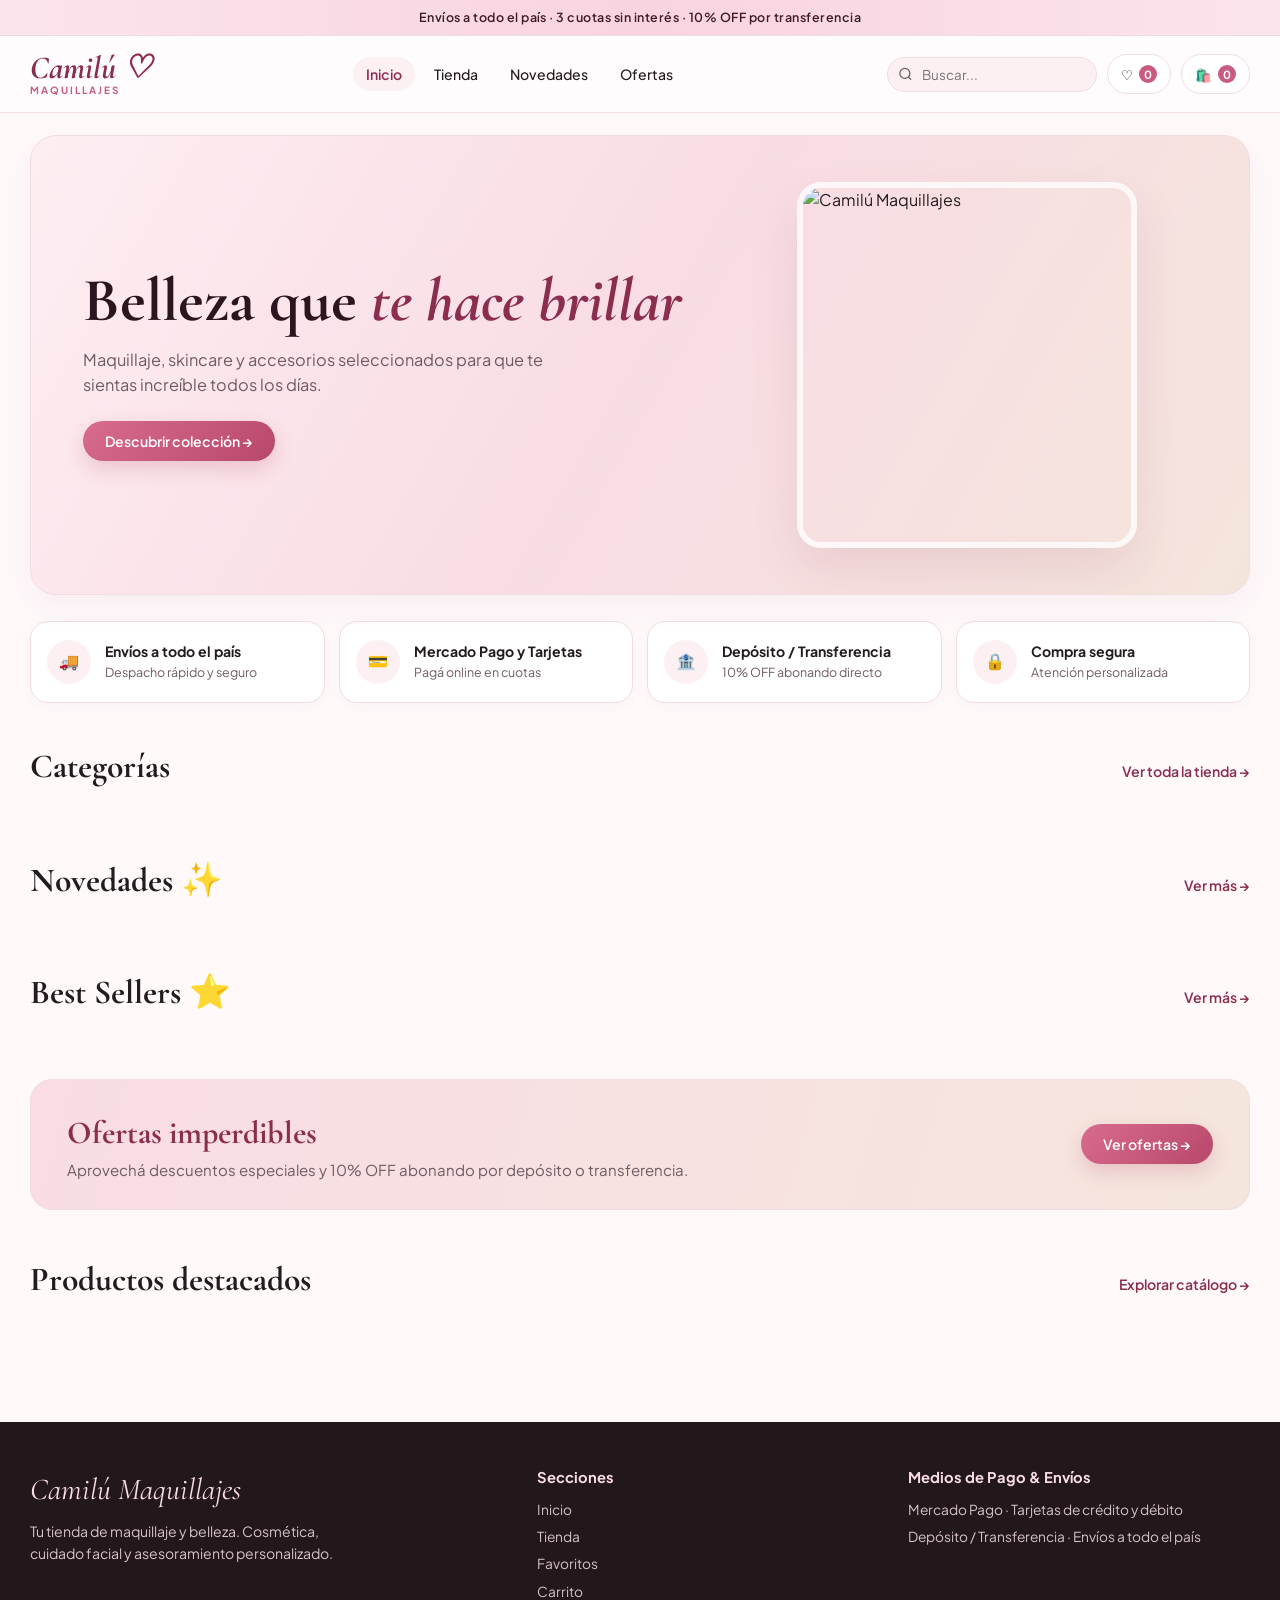
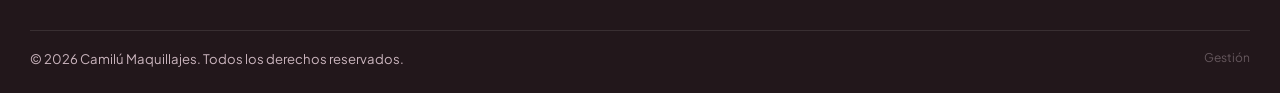
==== commit 9eed13e9: "Update index.html" ====
--- a/index.html
+++ b/index.html
@@ -86,8 +86,15 @@
         <div class="benefit-card">
           <div class="benefit-icon">💳</div>
           <div>
-            <div class="benefit-title">3 cuotas sin interés</div>
-            <div class="benefit-sub">Tarjetas habilitadas</div>
+            <div class="benefit-title">Mercado Pago y Tarjetas</div>
+            <div class="benefit-sub">Pagá online en cuotas</div>
+          </div>
+        </div>
+        <div class="benefit-card">
+          <div class="benefit-icon">🏦</div>
+          <div>
+            <div class="benefit-title">Depósito / Transferencia</div>
+            <div class="benefit-sub">10% OFF abonando directo</div>
           </div>
         </div>
         <div class="benefit-card">
@@ -97,13 +104,6 @@
             <div class="benefit-sub">Atención personalizada</div>
           </div>
         </div>
-        <div class="benefit-card">
-          <div class="benefit-icon">💬</div>
-          <div>
-            <div class="benefit-title">Pedidos por WhatsApp</div>
-            <div class="benefit-sub">Coordiná envío o retiro</div>
-          </div>
-        </div>
       </div>
 
       <div class="section-head">
@@ -127,7 +127,7 @@
       <div class="promo-strip">
         <div>
           <h3>Ofertas imperdibles</h3>
-          <p>Aprovechá descuentos especiales y 10% OFF abonando por transferencia.</p>
+          <p>Aprovechá descuentos especiales y 10% OFF abonando por depósito o transferencia.</p>
         </div>
         <button class="btn btn-beauty" data-nav="tienda" data-preset-tag="discount">Ver ofertas →</button>
       </div>
@@ -211,7 +211,7 @@
     </div>
   </section>
 
-  <!-- VISTA 4: CARRITO -->
+  <!-- VISTA 4: CARRITO & CHECKOUT -->
   <section class="view-section" id="view-carrito">
     <div class="container" style="padding-top:26px;">
       <div class="section-head">
@@ -230,34 +230,47 @@
             <span>Subtotal</span>
             <strong id="cartSubtotal">$0</strong>
           </div>
-          <div class="summary-line" style="color:var(--success);">
-            <span>Descuento transferencia (10% OFF)</span>
+          <div class="summary-line" id="cartDiscountRow" style="color:var(--success);">
+            <span>Descuento depósito / transferencia (10% OFF)</span>
             <strong id="cartTransferDiscount">-$0</strong>
           </div>
 
           <div class="form-field" style="margin-top:14px;">
+            <label>Nombre y apellido *</label>
+            <input type="text" id="checkoutCustomerName" placeholder="Tu nombre completo" />
+          </div>
+
+          <div class="form-field">
+            <label>Email o teléfono de contacto *</label>
+            <input type="text" id="checkoutCustomerContact" placeholder="tuemail@ejemplo.com / 2657..." />
+          </div>
+
+          <div class="form-field">
             <label>Método de entrega</label>
             <label class="filter-option"><input type="radio" name="deliveryMethod" value="Retiro en local" checked /> Retiro en local</label>
             <label class="filter-option"><input type="radio" name="deliveryMethod" value="Envío a domicilio" /> Envío a domicilio</label>
           </div>
 
           <div class="form-field">
-            <label>Forma de pago para el resumen</label>
+            <label>Medio de pago</label>
             <select id="paymentMethodSelect">
-              <option value="Transferencia (10% OFF)">Transferencia (10% OFF aplicado)</option>
-              <option value="Efectivo / Coordinar">Efectivo o coordinación</option>
-              <option value="3 cuotas sin interés">3 cuotas sin interés</option>
+              <option value="deposito">Depósito / Transferencia bancaria (10% OFF)</option>
+              <option value="mercadopago">Mercado Pago / Tarjeta de crédito o débito</option>
             </select>
           </div>
 
-          <div class="summary-total">
-            <span>Total</span>
+          <div id="paymentDetailsBox" style="background:var(--surface-soft); border:1px solid var(--border); border-radius:14px; padding:14px; margin-top:12px; font-size:0.86rem;"></div>
+
+          <div class="summary-total" style="margin-top:16px;">
+            <span>Total a pagar</span>
             <span id="cartGrandTotal">$0</span>
           </div>
 
-          <button class="btn btn-whatsapp" style="width:100%; margin-top:18px;" id="sendOrderWhatsappBtn">
-            Finalizar por WhatsApp
+          <button class="btn btn-beauty" style="width:100%; margin-top:18px;" id="confirmCheckoutBtn">
+            Confirmar pedido
           </button>
+
+          <div id="checkoutResultBox" style="display:none; margin-top:16px; background:#f4fbf6; border:1px solid #b8e2c4; color:#1f5e33; padding:14px; border-radius:14px; font-size:0.86rem;"></div>
         </div>
       </div>
     </div>
@@ -330,7 +343,7 @@
             </div>
             <div class="admin-card">
               <h3 style="font-family:var(--font-display); font-size:1.6rem; color:var(--pink-deep); margin-bottom:12px;">Resumen rápido del catálogo</h3>
-              <p style="color:var(--text-muted); font-size:0.9rem;">Desde el menú lateral podés crear productos, subir fotos, cargar variantes/tonos, administrar categorías, marcas, descuentos, banners y ajustar el WhatsApp de la tienda.</p>
+              <p style="color:var(--text-muted); font-size:0.9rem;">Desde el menú lateral podés crear productos, subir fotos, cargar variantes/tonos, administrar categorías, marcas, descuentos, banners y ajustar los medios de pago de la tienda.</p>
             </div>
           </div>
 
@@ -513,7 +526,7 @@
               <form id="saveSettingsForm">
                 <div class="form-grid-2">
                   <div class="form-field">
-                    <label>WhatsApp de pedidos (código país + número, sin +)</label>
+                    <label>Teléfono / WhatsApp de contacto (opcional)</label>
                     <input type="text" id="cfgWhatsapp" placeholder="5492657000000" />
                   </div>
                   <div class="form-field">
@@ -529,6 +542,29 @@
                   <label>Descripción en footer</label>
                   <input type="text" id="cfgFooterAbout" placeholder="Tu tienda de maquillaje y belleza." />
                 </div>
+
+                <h4 style="font-family:var(--font-display); font-size:1.35rem; color:var(--pink-deep); margin:18px 0 10px;">Depósito / Transferencia bancaria</h4>
+                <div class="form-grid-2">
+                  <div class="form-field">
+                    <label>Alias</label>
+                    <input type="text" id="cfgBankAlias" placeholder="CAMILU.MAQUILLAJES.MP" />
+                  </div>
+                  <div class="form-field">
+                    <label>CBU / CVU</label>
+                    <input type="text" id="cfgBankCbu" placeholder="0000003100012345678901" />
+                  </div>
+                </div>
+                <div class="form-field">
+                  <label>Titular de la cuenta</label>
+                  <input type="text" id="cfgBankHolder" placeholder="Camilú Maquillajes" />
+                </div>
+
+                <h4 style="font-family:var(--font-display); font-size:1.35rem; color:var(--pink-deep); margin:18px 0 10px;">Mercado Pago / Tarjeta</h4>
+                <div class="form-field">
+                  <label>Enlace de pago / checkout (https://...)</label>
+                  <input type="url" id="cfgMpLink" placeholder="https://link.mercadopago.com.ar/..." />
+                </div>
+
                 <button type="submit" class="btn btn-beauty">Guardar ajustes</button>
               </form>
             </div>
@@ -603,9 +639,9 @@
           </div>
         </div>
         <div>
-          <h4 style="font-size:0.92rem; margin-bottom:10px; color:#f9dce4;">Contacto & Redes</h4>
-          <p style="font-size:0.86rem; color:#d6c2ca; margin-bottom:6px;" id="footerWhatsappInfo">WhatsApp directo habilitado</p>
-          <p style="font-size:0.86rem; color:#d6c2ca;">Instagram · TikTok · Envíos a todo el país</p>
+          <h4 style="font-size:0.92rem; margin-bottom:10px; color:#f9dce4;">Medios de Pago & Envíos</h4>
+          <p style="font-size:0.86rem; color:#d6c2ca; margin-bottom:6px;">Mercado Pago · Tarjetas de crédito y débito</p>
+          <p style="font-size:0.86rem; color:#d6c2ca;">Depósito / Transferencia · Envíos a todo el país</p>
         </div>
       </div>
       <div class="footer-bottom">
@@ -924,10 +960,49 @@
       navigateTo('detalle');
     }
 
+    function renderPaymentDetailsBox() {
+      const box = document.getElementById('paymentDetailsBox');
+      const confirmBtn = document.getElementById('confirmCheckoutBtn');
+      const method = document.getElementById('paymentMethodSelect')?.value || 'deposito';
+      if (!box) return;
+
+      if (method === 'deposito') {
+        const alias = state.settings.bank_alias || 'Configurar Alias en el panel';
+        const cbu = state.settings.bank_cbu || 'Configurar CBU/CVU en el panel';
+        const holder = state.settings.bank_holder || 'Camilú Maquillajes';
+
+        box.innerHTML = `
+          <div style="font-weight:700; color:var(--pink-deep); margin-bottom:6px;">Datos para depósito o transferencia (10% OFF):</div>
+          <div style="margin-bottom:4px;"><strong>Titular:</strong> ${holder}</div>
+          <div style="display:flex; justify-content:space-between; align-items:center; gap:8px; margin-bottom:4px;">
+            <span><strong>Alias:</strong> ${alias}</span>
+            <button type="button" class="btn btn-outline btn-sm" data-copy-text="${alias}">Copiar</button>
+          </div>
+          <div style="display:flex; justify-content:space-between; align-items:center; gap:8px;">
+            <span style="word-break:break-all;"><strong>CBU/CVU:</strong> ${cbu}</span>
+            <button type="button" class="btn btn-outline btn-sm" data-copy-text="${cbu}">Copiar</button>
+          </div>
+        `;
+        if (confirmBtn) confirmBtn.textContent = 'Confirmar pedido con depósito / transferencia';
+      } else {
+        const mpLink = state.settings.mercadopago_link || '';
+        box.innerHTML = `
+          <div style="font-weight:700; color:var(--pink-deep); margin-bottom:6px;">Pago online con Mercado Pago / Tarjeta:</div>
+          <p style="color:var(--text-muted); margin:0;">
+            ${mpLink
+              ? 'Al confirmar tu pedido se abrirá el checkout seguro de Mercado Pago para abonar con tarjeta de crédito, débito o dinero en cuenta.'
+              : 'Aboná con tarjetas de crédito, débito o saldo en Mercado Pago al confirmar tu compra.'}
+          </p>
+        `;
+        if (confirmBtn) confirmBtn.textContent = mpLink ? 'Confirmar e ir a pagar con Mercado Pago' : 'Confirmar pedido con Mercado Pago / Tarjeta';
+      }
+    }
+
     function renderCartPage() {
       const itemsEl = document.getElementById('cartItemsContainer');
       const subEl = document.getElementById('cartSubtotal');
       const discEl = document.getElementById('cartTransferDiscount');
+      const discRow = document.getElementById('cartDiscountRow');
       const totEl = document.getElementById('cartGrandTotal');
       const shipNotice = document.getElementById('freeShippingNotice');
 
@@ -954,11 +1029,12 @@
       }
 
       const subtotal = state.cart.reduce((acc, i) => acc + Number(i.price) * Number(i.qty || 1), 0);
-      const paymentVal = document.getElementById('paymentMethodSelect')?.value || 'Transferencia (10% OFF)';
-      const discount = paymentVal.includes('10% OFF') ? Math.round(subtotal * 0.1) : 0;
+      const paymentVal = document.getElementById('paymentMethodSelect')?.value || 'deposito';
+      const discount = paymentVal === 'deposito' ? Math.round(subtotal * 0.1) : 0;
       const grandTotal = Math.max(0, subtotal - discount);
 
       if (subEl) subEl.textContent = formatARS(subtotal);
+      if (discRow) discRow.style.display = paymentVal === 'deposito' ? 'flex' : 'none';
       if (discEl) discEl.textContent = `-${formatARS(discount)}`;
       if (totEl) totEl.textContent = formatARS(grandTotal);
 
@@ -969,9 +1045,11 @@
             ? '¡Ya tenés envío gratis habilitado!'
             : `Agregá ${formatARS(freeShipMin - subtotal)} más para envío gratis.`;
         } else {
-          shipNotice.textContent = 'Coordiná envío o retiro directo por WhatsApp.';
+          shipNotice.textContent = 'Envíos a todo el país y retiro en local.';
         }
       }
+
+      renderPaymentDetailsBox();
     }
 
     function renderFavoritesPage() {
@@ -996,15 +1074,29 @@
         if (el) el.textContent = state.settings.footer_about;
         if (inp) inp.value = state.settings.footer_about;
       }
-      if (state.settings.whatsapp_number) {
+      if (state.settings.whatsapp_number !== undefined) {
         const inp = document.getElementById('cfgWhatsapp');
-        const info = document.getElementById('footerWhatsappInfo');
         if (inp) inp.value = state.settings.whatsapp_number;
-        if (info) info.textContent = `WhatsApp: +${state.settings.whatsapp_number}`;
       }
       if (state.settings.free_shipping_min !== undefined) {
         const inp = document.getElementById('cfgFreeShip');
         if (inp) inp.value = state.settings.free_shipping_min;
+      }
+      if (state.settings.bank_alias !== undefined) {
+        const inp = document.getElementById('cfgBankAlias');
+        if (inp) inp.value = state.settings.bank_alias;
+      }
+      if (state.settings.bank_cbu !== undefined) {
+        const inp = document.getElementById('cfgBankCbu');
+        if (inp) inp.value = state.settings.bank_cbu;
+      }
+      if (state.settings.bank_holder !== undefined) {
+        const inp = document.getElementById('cfgBankHolder');
+        if (inp) inp.value = state.settings.bank_holder;
+      }
+      if (state.settings.mercadopago_link !== undefined) {
+        const inp = document.getElementById('cfgMpLink');
+        if (inp) inp.value = state.settings.mercadopago_link;
       }
     }
 
@@ -1031,6 +1123,7 @@
       applySettingsUI();
       renderHome();
       if (state.view === 'tienda') renderCatalog();
+      if (state.view === 'carrito') renderCartPage();
       if (state.view === 'favoritos') renderFavoritesPage();
     }
 
@@ -1149,6 +1242,18 @@
         return;
       }
 
+      const copyBtn = e.target.closest('[data-copy-text]');
+      if (copyBtn) {
+        const text = copyBtn.dataset.copyText || '';
+        if (text && navigator.clipboard) {
+          await navigator.clipboard.writeText(text);
+          const orig = copyBtn.textContent;
+          copyBtn.textContent = 'Copiado ✓';
+          setTimeout(() => { copyBtn.textContent = orig; }, 1600);
+        }
+        return;
+      }
+
       const favBtn = e.target.closest('[data-fav-id]');
       if (favBtn) {
         e.stopPropagation();
@@ -1320,23 +1425,50 @@
       renderFavoritesPage();
     });
 
-    document.getElementById('sendOrderWhatsappBtn')?.addEventListener('click', () => {
+    document.getElementById('confirmCheckoutBtn')?.addEventListener('click', () => {
       if (!state.cart.length) return alert('Tu carrito está vacío.');
-      const phone = String(state.settings.whatsapp_number || '5492657000000').replace(/\D/g, '');
+      const customerName = document.getElementById('checkoutCustomerName')?.value.trim();
+      const customerContact = document.getElementById('checkoutCustomerContact')?.value.trim();
+      if (!customerName || !customerContact) {
+        return alert('Por favor completá tu nombre y email o teléfono para registrar el pedido.');
+      }
+
       const delivery = document.querySelector('input[name="deliveryMethod"]:checked')?.value || 'Retiro en local';
-      const payment = document.getElementById('paymentMethodSelect')?.value || 'Transferencia (10% OFF)';
+      const payment = document.getElementById('paymentMethodSelect')?.value || 'deposito';
       const subtotal = state.cart.reduce((acc, i) => acc + Number(i.price) * Number(i.qty || 1), 0);
-      const discount = payment.includes('10% OFF') ? Math.round(subtotal * 0.1) : 0;
+      const discount = payment === 'deposito' ? Math.round(subtotal * 0.1) : 0;
       const total = Math.max(0, subtotal - discount);
-
-      const lines = [
-        'Hola Camilú Maquillajes! Quiero realizar este pedido:',
-        ...state.cart.map(i => `• ${i.qty}x ${i.name}${i.variantName ? ` (${i.variantName})` : ''} - ${formatARS(i.price * i.qty)}`),
-        `Entrega: ${delivery}`,
-        `Pago: ${payment}`,
-        `Total: ${formatARS(total)}`
-      ];
-      window.open(`https://wa.me/${phone}?text=${encodeURIComponent(lines.join('\n'))}`, '_blank');
+      const orderCode = 'CM-' + Date.now().toString().slice(-6);
+
+      const resultBox = document.getElementById('checkoutResultBox');
+      if (resultBox) {
+        resultBox.style.display = 'block';
+        if (payment === 'deposito') {
+          resultBox.innerHTML = `
+            <strong>¡Pedido ${orderCode} registrado!</strong><br>
+            Cliente: ${customerName} (${customerContact})<br>
+            Entrega: ${delivery} · Total: <strong>${formatARS(total)}</strong><br>
+            Realizá el depósito o transferencia por <strong>${formatARS(total)}</strong> al Alias <strong>${state.settings.bank_alias || '-'}</strong> (CBU/CVU: ${state.settings.bank_cbu || '-'}) indicando el código <strong>${orderCode}</strong> en la referencia.
+          `;
+        } else {
+          const mpLink = state.settings.mercadopago_link || '';
+          resultBox.innerHTML = `
+            <strong>¡Pedido ${orderCode} listo para abonar!</strong><br>
+            Cliente: ${customerName} (${customerContact})<br>
+            Entrega: ${delivery} · Total: <strong>${formatARS(total)}</strong><br>
+            ${mpLink
+              ? `Si no se abrió automáticamente, <a href="${mpLink}" target="_blank" rel="noopener noreferrer" style="font-weight:700; text-decoration:underline;">hacé clic acá para pagar con Mercado Pago / Tarjeta</a>.`
+              : 'Medio seleccionado: Mercado Pago / Tarjeta.'}
+          `;
+          if (mpLink) {
+            window.open(mpLink, '_blank', 'noopener,noreferrer');
+          }
+        }
+      }
+
+      state.cart = [];
+      persistCart();
+      renderCartPage();
     });
 
     document.getElementById('adminLoginForm')?.addEventListener('submit', async (e) => {
@@ -1486,14 +1618,19 @@
     document.getElementById('saveSettingsForm')?.addEventListener('submit', async (e) => {
       e.preventDefault();
       const entries = [
-        { key: 'whatsapp_number', value: document.getElementById('cfgWhatsapp').value.trim(), description: 'Número de WhatsApp' },
+        { key: 'whatsapp_number', value: document.getElementById('cfgWhatsapp').value.trim(), description: 'Teléfono de contacto' },
         { key: 'free_shipping_min', value: Number(document.getElementById('cfgFreeShip').value || 0), description: 'Mínimo envío gratis' },
         { key: 'top_bar_text', value: document.getElementById('cfgTopBar').value.trim(), description: 'Texto barra superior' },
-        { key: 'footer_about', value: document.getElementById('cfgFooterAbout').value.trim(), description: 'Texto footer' }
+        { key: 'footer_about', value: document.getElementById('cfgFooterAbout').value.trim(), description: 'Texto footer' },
+        { key: 'bank_alias', value: document.getElementById('cfgBankAlias').value.trim(), description: 'Alias bancario / billetera' },
+        { key: 'bank_cbu', value: document.getElementById('cfgBankCbu').value.trim(), description: 'CBU o CVU' },
+        { key: 'bank_holder', value: document.getElementById('cfgBankHolder').value.trim(), description: 'Titular de la cuenta' },
+        { key: 'mercadopago_link', value: document.getElementById('cfgMpLink').value.trim(), description: 'Enlace de pago Mercado Pago' }
       ];
 
       for (const item of entries) {
-        await supabase.from('site_settings').upsert(item, { onConflict: 'key' });
+        const { error } = await supabase.from('site_settings').upsert(item, { onConflict: 'key' });
+        if (error) return alert('Error al guardar ' + item.key + ': ' + error.message);
       }
       await loadStorefrontData();
       alert('Configuración guardada.');
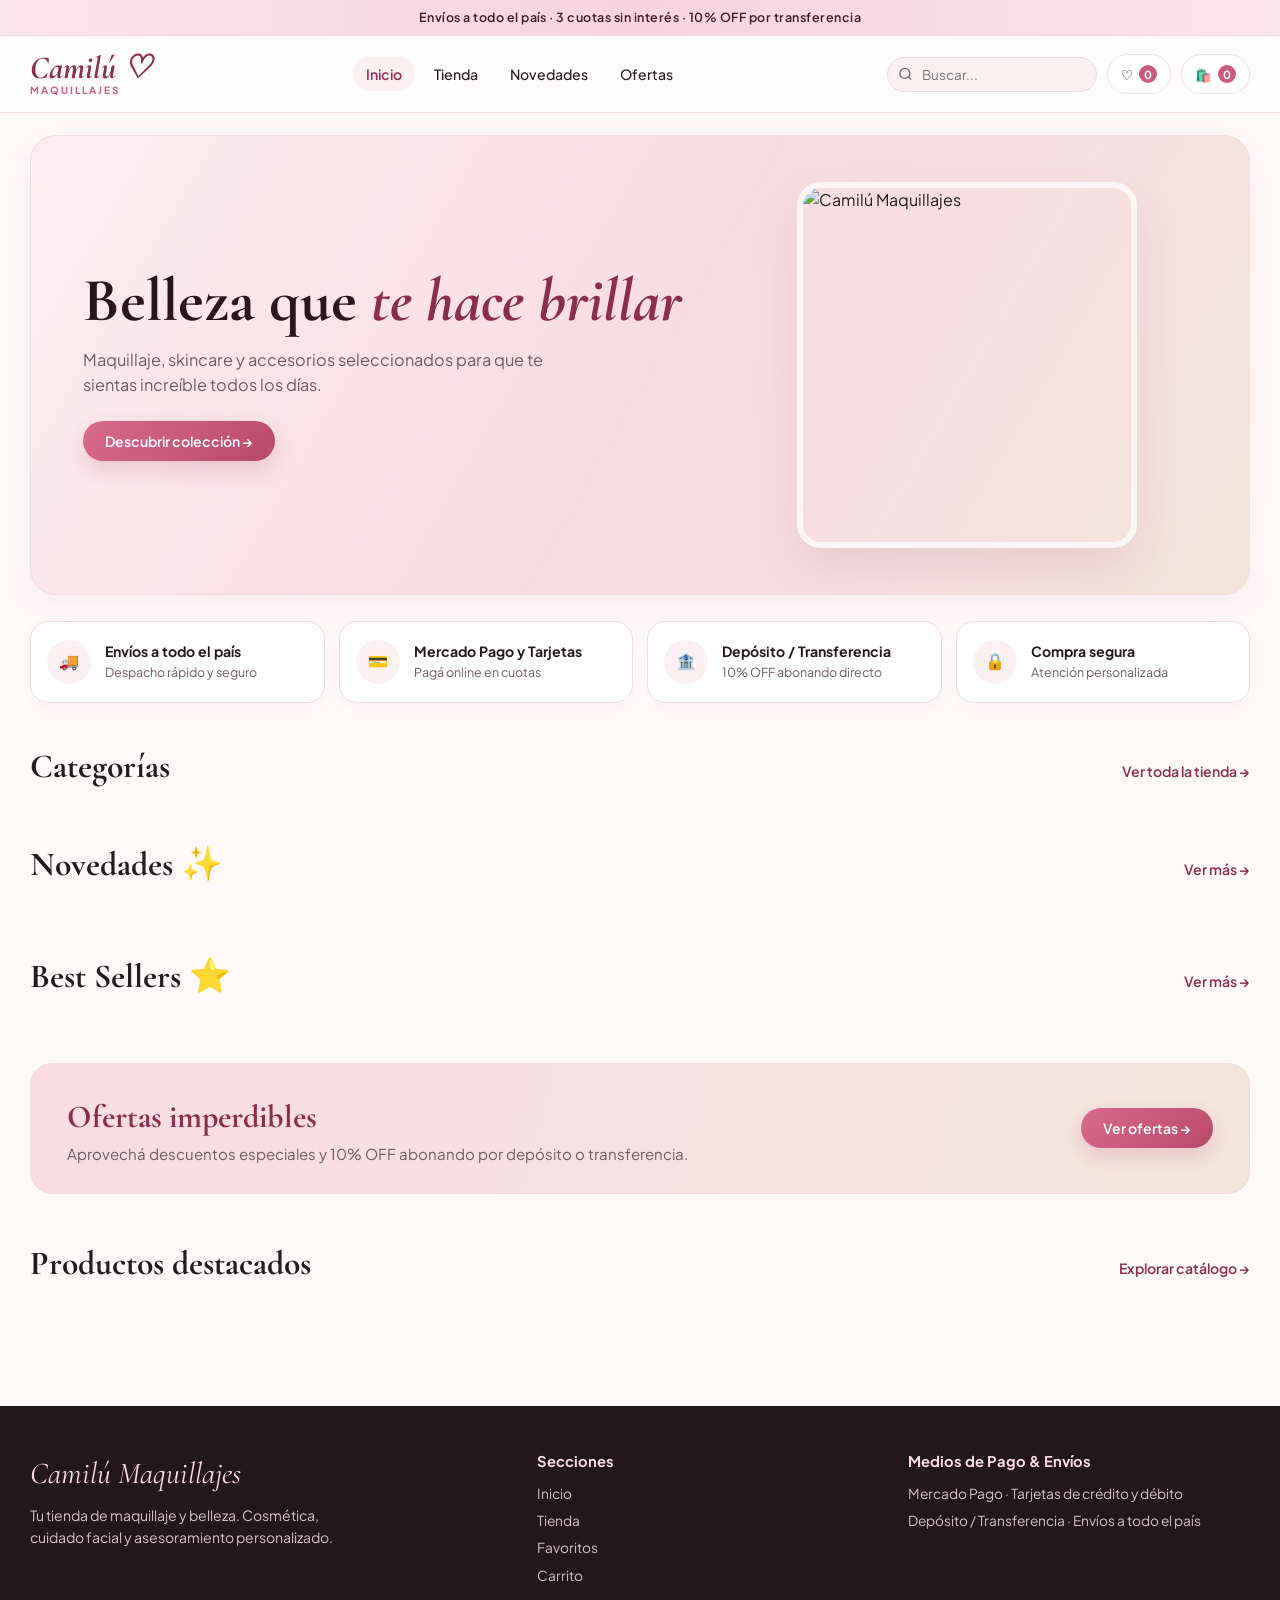
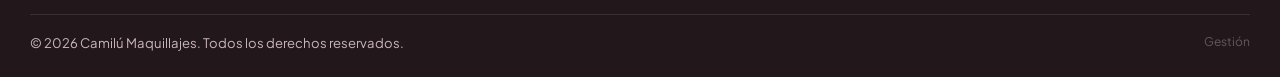
==== commit ba4ef098: "Update index.html" ====
--- a/index.html
+++ b/index.html
@@ -8,6 +8,153 @@
   <link rel="preconnect" href="https://fonts.gstatic.com" crossorigin>
   <link href="https://fonts.googleapis.com/css2?family=Cormorant+Garamond:ital,wght@0,600;0,700;1,600;1,700&family=Plus+Jakarta+Sans:wght@400;500;600;700&display=swap" rel="stylesheet">
   <link rel="stylesheet" href="./css/styles.css" />
+  <style>
+    /* Respaldo visual para categorías y tarjetas de producto */
+    .categories-circles {
+      display: grid;
+      grid-template-columns: repeat(auto-fill, minmax(145px, 1fr));
+      gap: 14px;
+      margin-bottom: 28px;
+    }
+    .cat-pill-card {
+      display: flex;
+      flex-direction: column;
+      align-items: center;
+      justify-content: center;
+      gap: 8px;
+      padding: 16px 12px;
+      background: #fff;
+      border: 1px solid rgba(139, 46, 77, 0.14);
+      border-radius: 18px;
+      cursor: pointer;
+      font-family: inherit;
+      font-weight: 600;
+      color: var(--text-main, #2b1d22);
+      transition: transform 0.15s ease, box-shadow 0.15s ease, border-color 0.15s ease;
+    }
+    .cat-pill-card:hover {
+      transform: translateY(-2px);
+      border-color: var(--pink-deep, #8b2e4d);
+      box-shadow: 0 8px 20px rgba(139, 46, 77, 0.08);
+    }
+    .cat-pill-avatar {
+      width: 56px;
+      height: 56px;
+      border-radius: 50%;
+      overflow: hidden;
+      background: #f9dce4;
+      color: #8b2e4d;
+      display: flex;
+      align-items: center;
+      justify-content: center;
+      font-family: 'Cormorant Garamond', serif;
+      font-size: 1.5rem;
+      font-weight: 700;
+      flex-shrink: 0;
+    }
+    .cat-pill-avatar img {
+      width: 100%;
+      height: 100%;
+      object-fit: cover;
+      display: block;
+    }
+    .products-grid {
+      display: grid;
+      grid-template-columns: repeat(auto-fill, minmax(220px, 1fr));
+      gap: 18px;
+      align-items: stretch;
+    }
+    .product-card {
+      background: #fff;
+      border: 1px solid rgba(139, 46, 77, 0.12);
+      border-radius: 18px;
+      overflow: hidden;
+      display: flex;
+      flex-direction: column;
+      justify-content: space-between;
+      min-width: 0;
+    }
+    .product-thumb-box {
+      position: relative;
+      width: 100%;
+      aspect-ratio: 1 / 1;
+      background: #fdf4f7;
+      overflow: hidden;
+    }
+    .product-thumb-box img {
+      width: 100%;
+      height: 100%;
+      object-fit: cover;
+      display: block;
+    }
+    .product-discount-tag {
+      position: absolute;
+      top: 10px;
+      left: 10px;
+      background: #8b2e4d;
+      color: #fff;
+      font-size: 0.74rem;
+      font-weight: 700;
+      padding: 4px 8px;
+      border-radius: 999px;
+      z-index: 2;
+    }
+    .product-fav-btn {
+      position: absolute;
+      top: 10px;
+      right: 10px;
+      width: 34px;
+      height: 34px;
+      border-radius: 50%;
+      border: 1px solid rgba(139, 46, 77, 0.18);
+      background: rgba(255, 255, 255, 0.92);
+      color: #8b2e4d;
+      font-size: 1rem;
+      display: inline-flex;
+      align-items: center;
+      justify-content: center;
+      cursor: pointer;
+      z-index: 2;
+    }
+    .product-card-body {
+      padding: 14px;
+      display: flex;
+      flex-direction: column;
+      gap: 6px;
+      flex: 1;
+      justify-content: space-between;
+    }
+    .product-card-cat {
+      font-size: 0.75rem;
+      text-transform: uppercase;
+      letter-spacing: 0.04em;
+      color: #8c6d78;
+      font-weight: 600;
+    }
+    .product-card-title {
+      font-size: 0.98rem;
+      font-weight: 700;
+      margin: 0;
+      color: #2b1d22;
+      line-height: 1.3;
+    }
+    .product-card-prices {
+      display: flex;
+      align-items: baseline;
+      gap: 8px;
+      margin: 4px 0 8px;
+    }
+    .product-card-price {
+      font-weight: 700;
+      color: #8b2e4d;
+      font-size: 1.05rem;
+    }
+    .product-card-old {
+      font-size: 0.84rem;
+      color: #9c868e;
+      text-decoration: line-through;
+    }
+  </style>
 </head>
 <body>
 
@@ -725,24 +872,30 @@
         ? `Desde ${formatARS(product.final_price)}`
         : formatARS(product.final_price);
       const hasOld = product.old_price && Number(product.old_price) > Number(product.final_price);
+      const badgeText = Number(product.discount_percent) > 0
+        ? `-${Math.round(Number(product.discount_percent))}%`
+        : (product.is_new ? 'Nuevo' : (product.is_bestseller ? 'Top' : ''));
 
       return `
         <article class="product-card" data-product-id="${product.id}">
-          <div class="product-media">
-            <img src="${imgUrl}" alt="${product.name}" loading="lazy" />
-            <button class="fav-btn ${isFav ? 'active' : ''}" data-fav-id="${product.id}" aria-label="Guardar en favoritos">
+          <div class="product-thumb-box">
+            ${badgeText ? `<span class="product-discount-tag">${badgeText}</span>` : ''}
+            <button type="button" class="product-fav-btn ${isFav ? 'active' : ''}" data-fav-id="${product.id}" aria-label="Guardar en favoritos">
               ${isFav ? '♥' : '♡'}
             </button>
-          </div>
-          <div class="product-body">
-            <div class="product-meta">${product.category_name || 'Belleza'}</div>
-            <h3 class="product-title">${product.name}</h3>
-            <div class="product-price-row">
-              <span class="product-price">${priceLabel}</span>
-              ${hasOld ? `<span class="product-old-price">${formatARS(product.old_price)}</span>` : ''}
-            </div>
-            <div class="product-actions">
-              <button class="btn btn-beauty btn-sm" data-open-detail="${product.id}">Ver detalle</button>
+            <img src="${imgUrl}" alt="${product.name}" loading="lazy" />
+          </div>
+          <div class="product-card-body">
+            <div>
+              <div class="product-card-cat">${product.category_name || 'Belleza'}</div>
+              <h3 class="product-card-title">${product.name}</h3>
+            </div>
+            <div>
+              <div class="product-card-prices">
+                <span class="product-card-price">${priceLabel}</span>
+                ${hasOld ? `<span class="product-card-old">${formatARS(product.old_price)}</span>` : ''}
+              </div>
+              <button type="button" class="btn btn-beauty btn-sm" style="width:100%;" data-open-detail="${product.id}">Ver detalle</button>
             </div>
           </div>
         </article>
@@ -760,7 +913,7 @@
           <div class="hero-text">
             <h1>${b.title || 'Belleza que <em>te hace brillar</em>'}</h1>
             <p>${b.subtitle || 'Maquillaje, skincare y accesorios seleccionados para que te sientas increíble todos los días.'}</p>
-            <button class="btn btn-beauty" data-nav="tienda">${b.button_text || 'Descubrir colección →'}</button>
+            <button type="button" class="btn btn-beauty" data-nav="tienda">${b.button_text || 'Descubrir colección →'}</button>
           </div>
           <div class="hero-visual">
             <img src="${imgUrl}" alt="${b.title || 'Camilú Maquillajes'}" />
@@ -774,11 +927,18 @@
 
       const catGrid = document.getElementById('homeCategoriesGrid');
       if (catGrid) {
-        catGrid.innerHTML = state.categories.map(cat => `
-          <button class="category-chip" data-filter-cat="${cat.id}">
-            <span>${cat.name}</span>
-          </button>
-        `).join('');
+        catGrid.innerHTML = state.categories.map(cat => {
+          const catImg = cat.image_path ? getPublicImageUrl('site-images', cat.image_path) : '';
+          const initial = (cat.name || 'C').trim().charAt(0).toUpperCase();
+          return `
+            <button type="button" class="cat-pill-card" data-filter-cat="${cat.id}">
+              <div class="cat-pill-avatar">
+                ${catImg ? `<img src="${catImg}" alt="${cat.name}" loading="lazy" />` : initial}
+              </div>
+              <span>${cat.name}</span>
+            </button>
+          `;
+        }).join('');
       }
 
       const newGrid = document.getElementById('homeNewGrid');
@@ -890,12 +1050,12 @@
       if (container) {
         container.innerHTML = `
           <div class="detail-gallery">
-            <img src="${mainImg}" alt="${product.name}" id="detailMainImg" />
+            <img src="${mainImg}" alt="${product.name}" id="detailMainImg" class="detail-main-img" style="max-width:100%;border-radius:16px;object-fit:cover;" />
           </div>
           <div class="detail-info">
-            <div class="product-meta">${product.category_name || 'Belleza'}${product.brand_name ? ` · ${product.brand_name}` : ''}</div>
-            <h1>${product.name}</h1>
-            <div class="product-price" style="font-size:1.5rem; margin:10px 0;">${formatARS(product.final_price)}</div>
+            <div class="product-card-cat">${product.category_name || 'Belleza'}${product.brand_name ? ` · ${product.brand_name}` : ''}</div>
+            <h1 style="font-family:var(--font-display); font-size:2.1rem; color:var(--pink-deep); margin:6px 0 10px;">${product.name}</h1>
+            <div class="product-card-price" style="font-size:1.5rem; margin:10px 0;">${formatARS(product.final_price)}</div>
             <p style="color:var(--text-muted); margin-bottom:16px;">${product.description || 'Producto seleccionado de Camilú Maquillajes.'}</p>
 
             ${variants.length ? `
@@ -913,7 +1073,7 @@
             ` : ''}
 
             <div style="display:flex; gap:10px; margin-top:18px; flex-wrap:wrap;">
-              <button class="btn btn-beauty" id="detailAddCartBtn">Agregar al carrito</button>
+              <button type="button" class="btn btn-beauty" id="detailAddCartBtn">Agregar al carrito</button>
             </div>
           </div>
         `;
@@ -1019,10 +1179,10 @@
               <div style="font-size:0.88rem; color:var(--pink-deep); font-weight:600;">${formatARS(item.price)}</div>
             </div>
             <div style="display:flex; align-items:center; gap:8px;">
-              <button class="btn btn-outline btn-sm" data-cart-dec="${idx}">-</button>
+              <button type="button" class="btn btn-outline btn-sm" data-cart-dec="${idx}">-</button>
               <span>${item.qty}</span>
-              <button class="btn btn-outline btn-sm" data-cart-inc="${idx}">+</button>
-              <button class="btn btn-outline btn-sm" data-cart-rem="${idx}">✕</button>
+              <button type="button" class="btn btn-outline btn-sm" data-cart-inc="${idx}">+</button>
+              <button type="button" class="btn btn-outline btn-sm" data-cart-rem="${idx}">✕</button>
             </div>
           </div>
         `).join('');
@@ -1123,7 +1283,6 @@
       applySettingsUI();
       renderHome();
       if (state.view === 'tienda') renderCatalog();
-      if (state.view === 'carrito') renderCartPage();
       if (state.view === 'favoritos') renderFavoritesPage();
     }
 
@@ -1192,8 +1351,8 @@
             <td>Stock: ${p.stock}${varCount ? ` · ${varCount} tonos` : ''}</td>
             <td>${p.is_active ? 'Activo' : 'Oculto'}</td>
             <td style="display:flex;gap:6px;flex-wrap:wrap;">
-              <button class="btn btn-outline btn-sm" data-manage-prod="${p.id}">Tonos/Fotos</button>
-              <button class="btn btn-outline btn-sm" data-del-prod="${p.id}">Borrar</button>
+              <button type="button" class="btn btn-outline btn-sm" data-manage-prod="${p.id}">Tonos/Fotos</button>
+              <button type="button" class="btn btn-outline btn-sm" data-del-prod="${p.id}">Borrar</button>
             </td>
           </tr>
         `;
@@ -1203,7 +1362,7 @@
         <tr>
           <td>${c.name}</td>
           <td>${c.slug}</td>
-          <td><button class="btn btn-outline btn-sm" data-del-cat="${c.id}">Borrar</button></td>
+          <td><button type="button" class="btn btn-outline btn-sm" data-del-cat="${c.id}">Borrar</button></td>
         </tr>
       `).join('');
 
@@ -1211,7 +1370,7 @@
         <tr>
           <td>${b.name}</td>
           <td>${b.slug}</td>
-          <td><button class="btn btn-outline btn-sm" data-del-brand="${b.id}">Borrar</button></td>
+          <td><button type="button" class="btn btn-outline btn-sm" data-del-brand="${b.id}">Borrar</button></td>
         </tr>
       `).join('');
 
@@ -1220,7 +1379,7 @@
           <td>${d.name}</td>
           <td>${d.percent}%</td>
           <td>${d.scope}</td>
-          <td><button class="btn btn-outline btn-sm" data-del-disc="${d.id}">Borrar</button></td>
+          <td><button type="button" class="btn btn-outline btn-sm" data-del-disc="${d.id}">Borrar</button></td>
         </tr>
       `).join('');
 
@@ -1228,7 +1387,7 @@
         <tr>
           <td>${b.title}</td>
           <td>${b.subtitle || ''}</td>
-          <td><button class="btn btn-outline btn-sm" data-del-ban="${b.id}">Borrar</button></td>
+          <td><button type="button" class="btn btn-outline btn-sm" data-del-ban="${b.id}">Borrar</button></td>
         </tr>
       `).join('');
     }
@@ -1679,7 +1838,7 @@
             ${v.name}
           </td>
           <td>${v.stock}</td>
-          <td><button class="btn btn-outline btn-sm" data-del-tone="${v.id}">Borrar</button></td>
+          <td><button type="button" class="btn btn-outline btn-sm" data-del-tone="${v.id}">Borrar</button></td>
         </tr>
       `).join('');
     }
